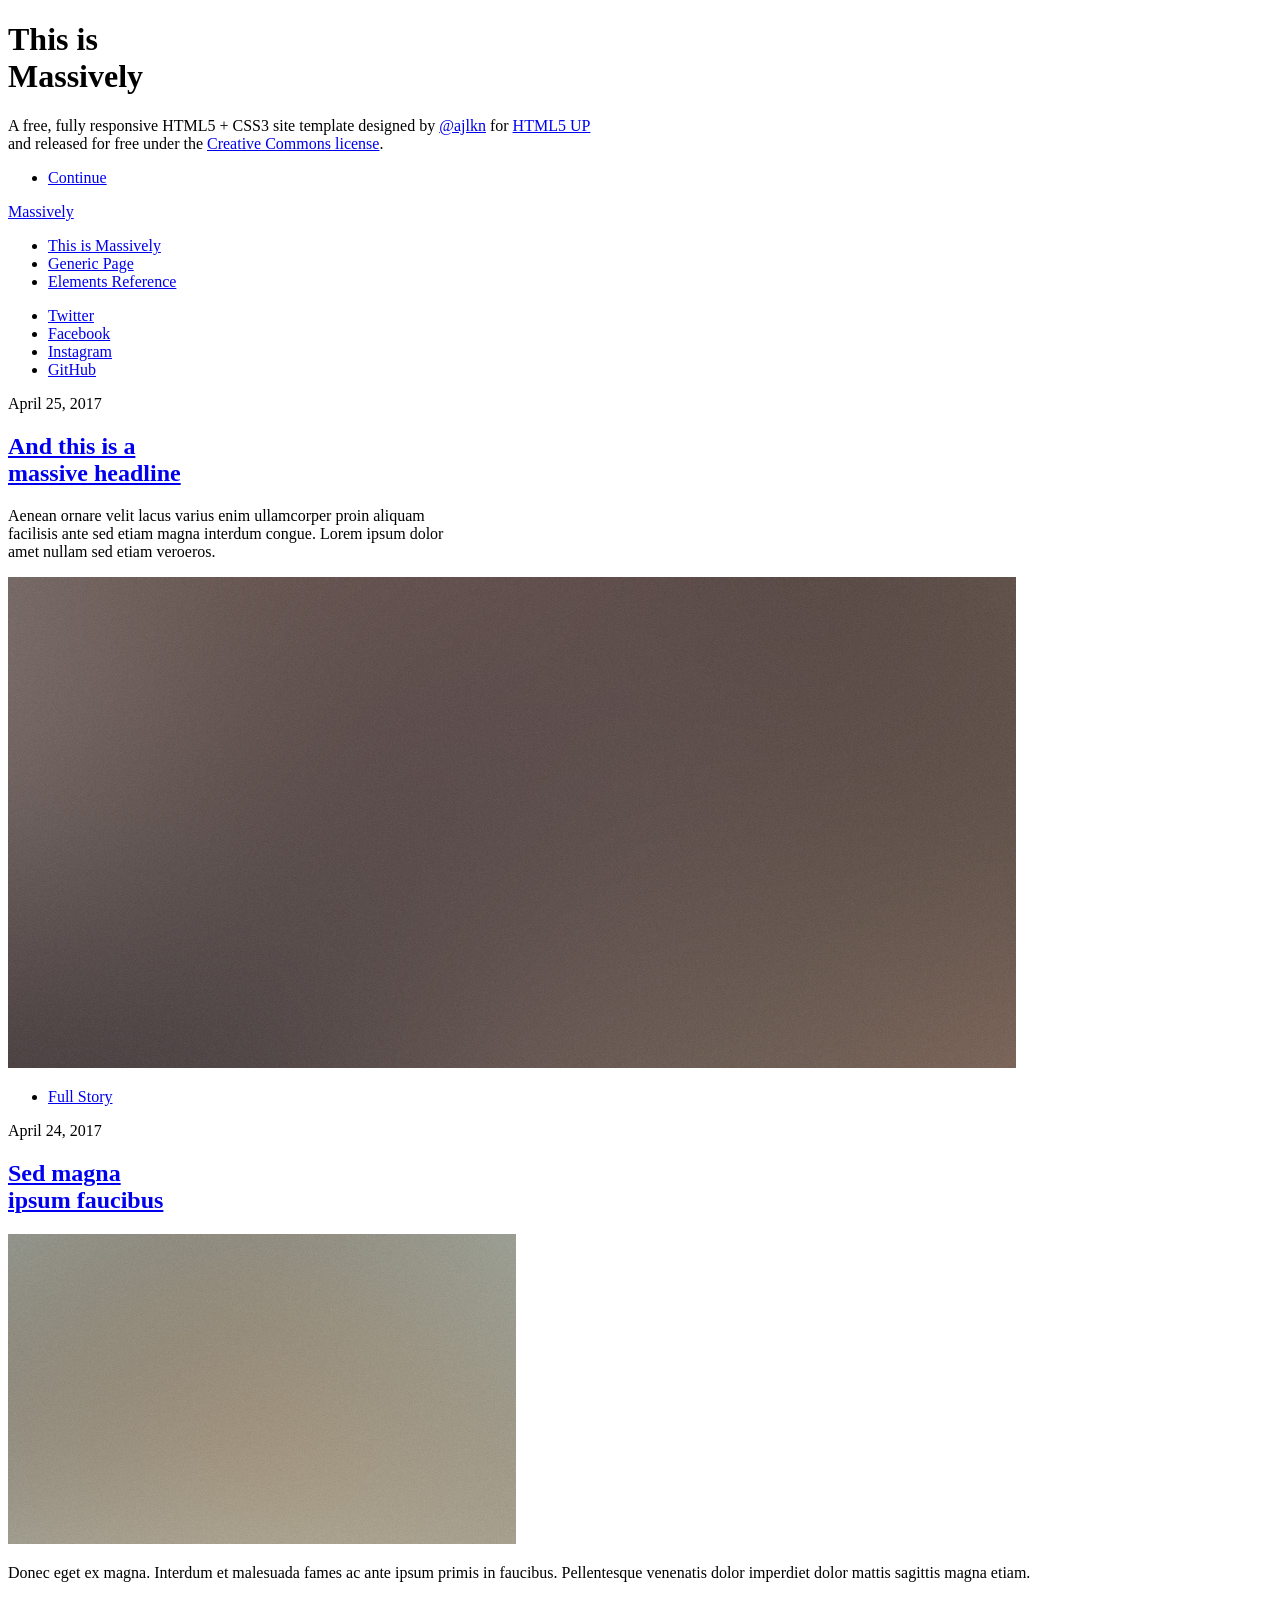
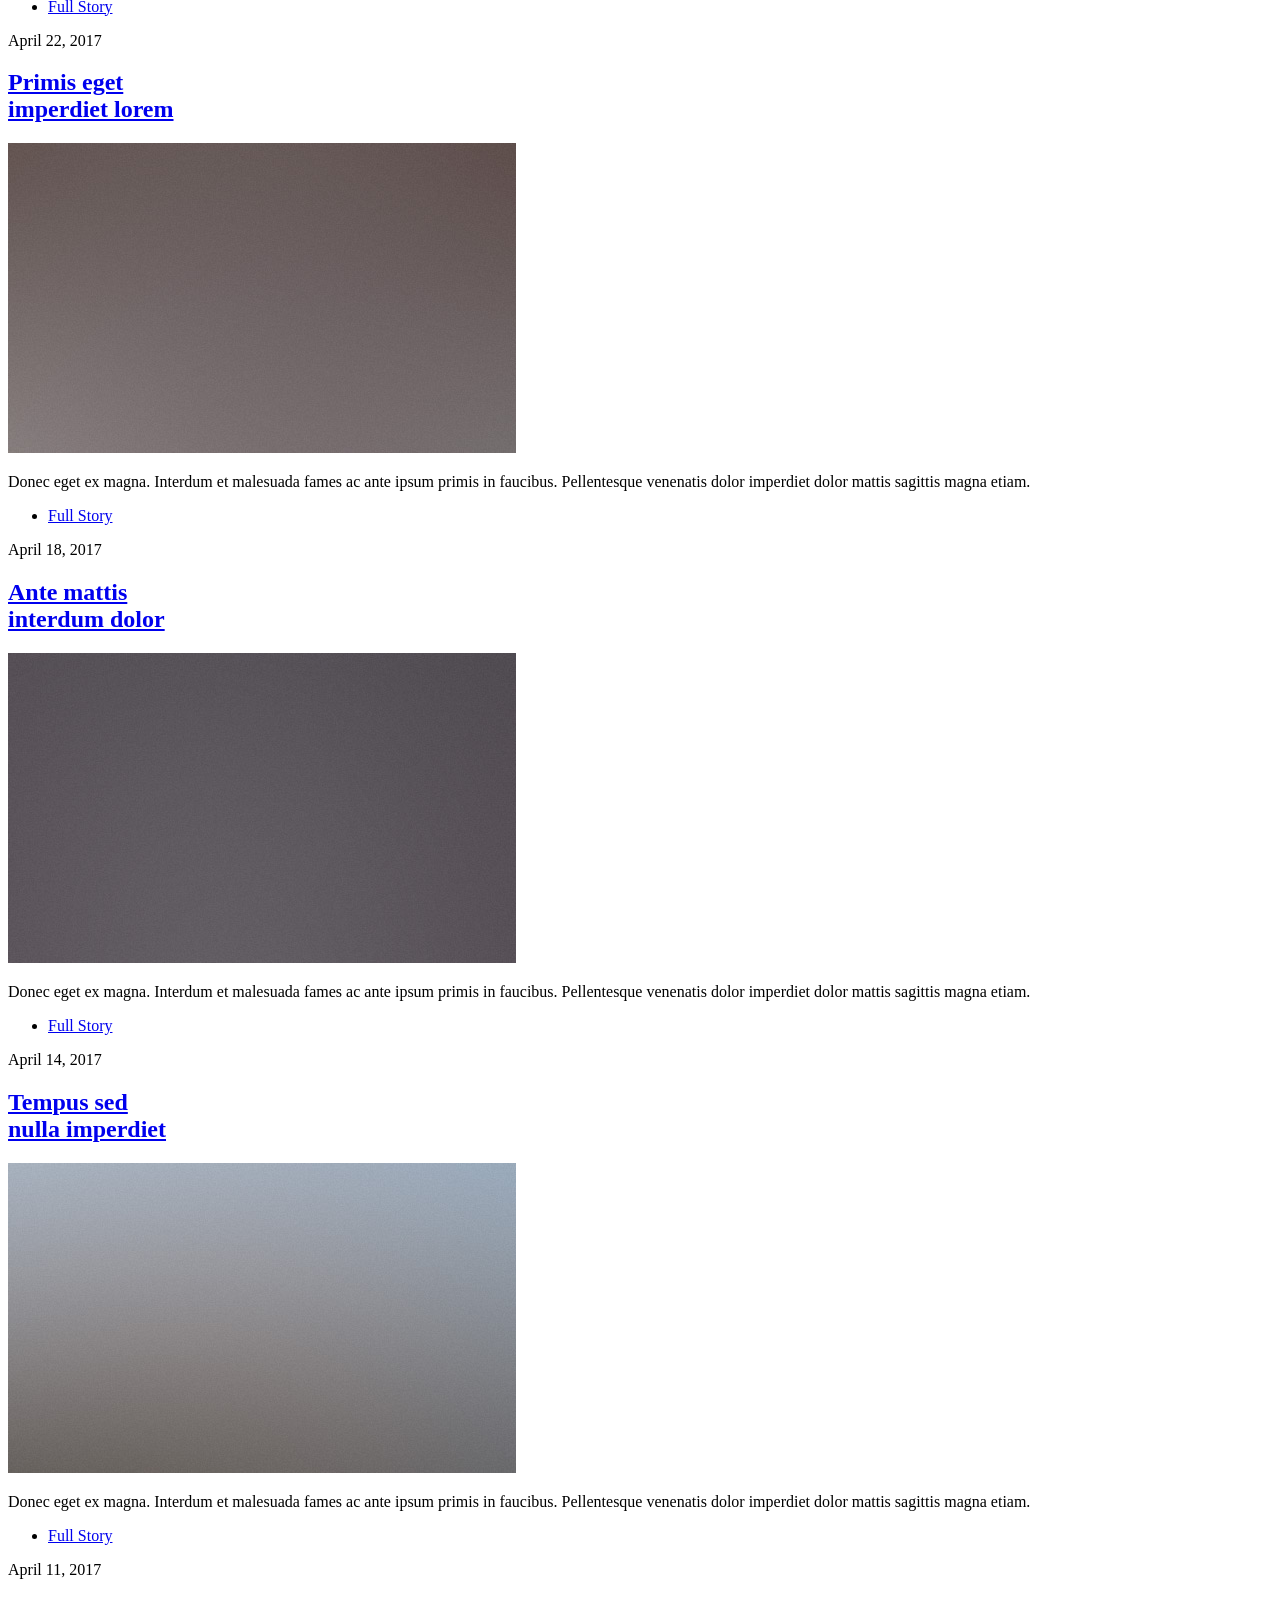
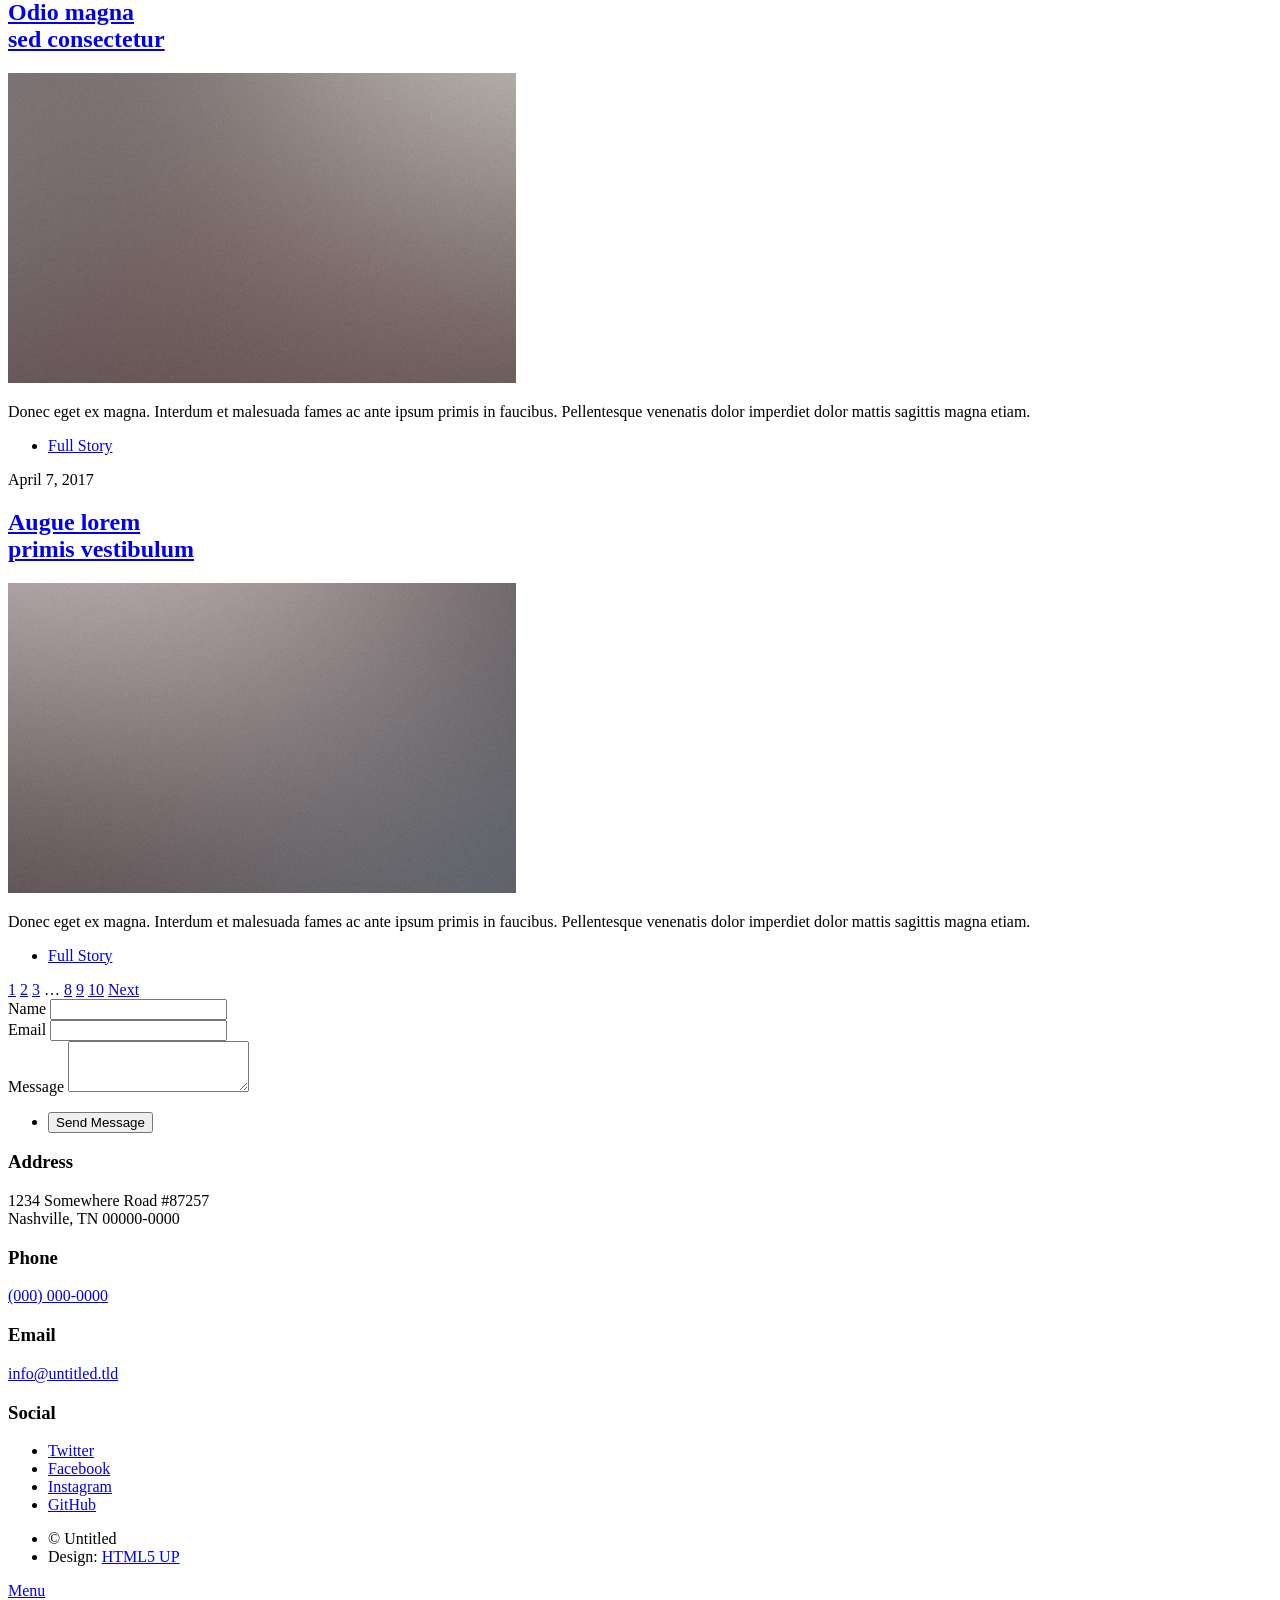
==== index.html @ 2607fce4 "Add files via upload" ====
<!DOCTYPE HTML>
<!--
	Massively by HTML5 UP
	html5up.net | @ajlkn
	Free for personal and commercial use under the CCA 3.0 license (html5up.net/license)
-->
<html>
	<head>
		<title>Massively by HTML5 UP</title>
		<meta charset="utf-8" />
		<meta name="viewport" content="width=device-width, initial-scale=1, user-scalable=no" />
		<link rel="stylesheet" href="assets/css/main.css" />
		<noscript><link rel="stylesheet" href="assets/css/noscript.css" /></noscript>
	</head>
	<body class="is-preload">

		<!-- Wrapper -->
			<div id="wrapper" class="fade-in">

				<!-- Intro -->
					<div id="intro">
						<h1>This is<br />
						Massively</h1>
						<p>A free, fully responsive HTML5 + CSS3 site template designed by <a href="https://twitter.com/ajlkn">@ajlkn</a> for <a href="https://html5up.net">HTML5 UP</a><br />
						and released for free under the <a href="https://html5up.net/license">Creative Commons license</a>.</p>
						<ul class="actions">
							<li><a href="#header" class="button icon solid solo fa-arrow-down scrolly">Continue</a></li>
						</ul>
					</div>

				<!-- Header -->
					<header id="header">
						<a href="index.html" class="logo">Massively</a>
					</header>

				<!-- Nav -->
					<nav id="nav">
						<ul class="links">
							<li class="active"><a href="index.html">This is Massively</a></li>
							<li><a href="generic.html">Generic Page</a></li>
							<li><a href="elements.html">Elements Reference</a></li>
						</ul>
						<ul class="icons">
							<li><a href="#" class="icon brands fa-twitter"><span class="label">Twitter</span></a></li>
							<li><a href="#" class="icon brands fa-facebook-f"><span class="label">Facebook</span></a></li>
							<li><a href="#" class="icon brands fa-instagram"><span class="label">Instagram</span></a></li>
							<li><a href="#" class="icon brands fa-github"><span class="label">GitHub</span></a></li>
						</ul>
					</nav>

				<!-- Main -->
					<div id="main">

						<!-- Featured Post -->
							<article class="post featured">
								<header class="major">
									<span class="date">April 25, 2017</span>
									<h2><a href="#">And this is a<br />
									massive headline</a></h2>
									<p>Aenean ornare velit lacus varius enim ullamcorper proin aliquam<br />
									facilisis ante sed etiam magna interdum congue. Lorem ipsum dolor<br />
									amet nullam sed etiam veroeros.</p>
								</header>
								<a href="#" class="image main"><img src="images/pic01.jpg" alt="" /></a>
								<ul class="actions special">
									<li><a href="#" class="button large">Full Story</a></li>
								</ul>
							</article>

						<!-- Posts -->
							<section class="posts">
								<article>
									<header>
										<span class="date">April 24, 2017</span>
										<h2><a href="#">Sed magna<br />
										ipsum faucibus</a></h2>
									</header>
									<a href="#" class="image fit"><img src="images/pic02.jpg" alt="" /></a>
									<p>Donec eget ex magna. Interdum et malesuada fames ac ante ipsum primis in faucibus. Pellentesque venenatis dolor imperdiet dolor mattis sagittis magna etiam.</p>
									<ul class="actions special">
										<li><a href="#" class="button">Full Story</a></li>
									</ul>
								</article>
								<article>
									<header>
										<span class="date">April 22, 2017</span>
										<h2><a href="#">Primis eget<br />
										imperdiet lorem</a></h2>
									</header>
									<a href="#" class="image fit"><img src="images/pic03.jpg" alt="" /></a>
									<p>Donec eget ex magna. Interdum et malesuada fames ac ante ipsum primis in faucibus. Pellentesque venenatis dolor imperdiet dolor mattis sagittis magna etiam.</p>
									<ul class="actions special">
										<li><a href="#" class="button">Full Story</a></li>
									</ul>
								</article>
								<article>
									<header>
										<span class="date">April 18, 2017</span>
										<h2><a href="#">Ante mattis<br />
										interdum dolor</a></h2>
									</header>
									<a href="#" class="image fit"><img src="images/pic04.jpg" alt="" /></a>
									<p>Donec eget ex magna. Interdum et malesuada fames ac ante ipsum primis in faucibus. Pellentesque venenatis dolor imperdiet dolor mattis sagittis magna etiam.</p>
									<ul class="actions special">
										<li><a href="#" class="button">Full Story</a></li>
									</ul>
								</article>
								<article>
									<header>
										<span class="date">April 14, 2017</span>
										<h2><a href="#">Tempus sed<br />
										nulla imperdiet</a></h2>
									</header>
									<a href="#" class="image fit"><img src="images/pic05.jpg" alt="" /></a>
									<p>Donec eget ex magna. Interdum et malesuada fames ac ante ipsum primis in faucibus. Pellentesque venenatis dolor imperdiet dolor mattis sagittis magna etiam.</p>
									<ul class="actions special">
										<li><a href="#" class="button">Full Story</a></li>
									</ul>
								</article>
								<article>
									<header>
										<span class="date">April 11, 2017</span>
										<h2><a href="#">Odio magna<br />
										sed consectetur</a></h2>
									</header>
									<a href="#" class="image fit"><img src="images/pic06.jpg" alt="" /></a>
									<p>Donec eget ex magna. Interdum et malesuada fames ac ante ipsum primis in faucibus. Pellentesque venenatis dolor imperdiet dolor mattis sagittis magna etiam.</p>
									<ul class="actions special">
										<li><a href="#" class="button">Full Story</a></li>
									</ul>
								</article>
								<article>
									<header>
										<span class="date">April 7, 2017</span>
										<h2><a href="#">Augue lorem<br />
										primis vestibulum</a></h2>
									</header>
									<a href="#" class="image fit"><img src="images/pic07.jpg" alt="" /></a>
									<p>Donec eget ex magna. Interdum et malesuada fames ac ante ipsum primis in faucibus. Pellentesque venenatis dolor imperdiet dolor mattis sagittis magna etiam.</p>
									<ul class="actions special">
										<li><a href="#" class="button">Full Story</a></li>
									</ul>
								</article>
							</section>

						<!-- Footer -->
							<footer>
								<div class="pagination">
									<!--<a href="#" class="previous">Prev</a>-->
									<a href="#" class="page active">1</a>
									<a href="#" class="page">2</a>
									<a href="#" class="page">3</a>
									<span class="extra">&hellip;</span>
									<a href="#" class="page">8</a>
									<a href="#" class="page">9</a>
									<a href="#" class="page">10</a>
									<a href="#" class="next">Next</a>
								</div>
							</footer>

					</div>

				<!-- Footer -->
					<footer id="footer">
						<section>
							<form method="post" action="#">
								<div class="fields">
									<div class="field">
										<label for="name">Name</label>
										<input type="text" name="name" id="name" />
									</div>
									<div class="field">
										<label for="email">Email</label>
										<input type="text" name="email" id="email" />
									</div>
									<div class="field">
										<label for="message">Message</label>
										<textarea name="message" id="message" rows="3"></textarea>
									</div>
								</div>
								<ul class="actions">
									<li><input type="submit" value="Send Message" /></li>
								</ul>
							</form>
						</section>
						<section class="split contact">
							<section class="alt">
								<h3>Address</h3>
								<p>1234 Somewhere Road #87257<br />
								Nashville, TN 00000-0000</p>
							</section>
							<section>
								<h3>Phone</h3>
								<p><a href="#">(000) 000-0000</a></p>
							</section>
							<section>
								<h3>Email</h3>
								<p><a href="#">info@untitled.tld</a></p>
							</section>
							<section>
								<h3>Social</h3>
								<ul class="icons alt">
									<li><a href="#" class="icon brands alt fa-twitter"><span class="label">Twitter</span></a></li>
									<li><a href="#" class="icon brands alt fa-facebook-f"><span class="label">Facebook</span></a></li>
									<li><a href="#" class="icon brands alt fa-instagram"><span class="label">Instagram</span></a></li>
									<li><a href="#" class="icon brands alt fa-github"><span class="label">GitHub</span></a></li>
								</ul>
							</section>
						</section>
					</footer>

				<!-- Copyright -->
					<div id="copyright">
						<ul><li>&copy; Untitled</li><li>Design: <a href="https://html5up.net">HTML5 UP</a></li></ul>
					</div>

			</div>

		<!-- Scripts -->
			<script src="assets/js/jquery.min.js"></script>
			<script src="assets/js/jquery.scrollex.min.js"></script>
			<script src="assets/js/jquery.scrolly.min.js"></script>
			<script src="assets/js/browser.min.js"></script>
			<script src="assets/js/breakpoints.min.js"></script>
			<script src="assets/js/util.js"></script>
			<script src="assets/js/main.js"></script>

	</body>
</html>
---- assets/css/main.css ----
@import url(fontawesome-all.min.css);
@import url("https://fonts.googleapis.com/css?family=Merriweather:300,700,300italic,700italic|Source+Sans+Pro:900");

/*
	Massively by HTML5 UP
	html5up.net | @ajlkn
	Free for personal and commercial use under the CCA 3.0 license (html5up.net/license)
*/

html, body, div, span, applet, object,
iframe, h1, h2, h3, h4, h5, h6, p, blockquote,
pre, a, abbr, acronym, address, big, cite,
code, del, dfn, em, img, ins, kbd, q, s, samp,
small, strike, strong, sub, sup, tt, var, b,
u, i, center, dl, dt, dd, ol, ul, li, fieldset,
form, label, legend, table, caption, tbody,
tfoot, thead, tr, th, td, article, aside,
canvas, details, embed, figure, figcaption,
footer, header, hgroup, menu, nav, output, ruby,
section, summary, time, mark, audio, video {
	margin: 0;
	padding: 0;
	border: 0;
	font-size: 100%;
	font: inherit;
	vertical-align: baseline;}

article, aside, details, figcaption, figure,
footer, header, hgroup, menu, nav, section {
	display: block;}

body {
	line-height: 1;
}

ol, ul {
	list-style: none;
}

blockquote, q {
	quotes: none;
}

	blockquote:before, blockquote:after, q:before, q:after {
		content: '';
		content: none;
	}

table {
	border-collapse: collapse;
	border-spacing: 0;
}

body {
	-webkit-text-size-adjust: none;
}

mark {
	background-color: transparent;
	color: inherit;
}

input::-moz-focus-inner {
	border: 0;
	padding: 0;
}

input, select, textarea {
	-moz-appearance: none;
	-webkit-appearance: none;
	-ms-appearance: none;
	appearance: none;
}

/* Basic */

	@-ms-viewport {
		width: device-width;
	}

	body {
		-ms-overflow-style: scrollbar;
	}

	@media screen and (max-width: 480px) {

		html, body {
			min-width: 320px;
		}

	}

	html {
		box-sizing: border-box;
	}

	*, *:before, *:after {
		box-sizing: inherit;
	}

	body {
		background-color: #1e252d;
	}

		body.is-preload *, body.is-preload *:before, body.is-preload *:after {
			-moz-animation: none !important;
			-webkit-animation: none !important;
			-ms-animation: none !important;
			animation: none !important;
			-moz-transition: none !important;
			-webkit-transition: none !important;
			-ms-transition: none !important;
			transition: none !important;
		}

/* Type */

	html {
		font-size: 16pt;
	}

		@media screen and (max-width: 1680px) {

			html {
				font-size: 12pt;
			}

		}

		@media screen and (max-width: 1280px) {

			html {
				font-size: 11pt;
			}

		}

		@media screen and (max-width: 360px) {

			html {
				font-size: 10pt;
			}

		}

	body {
		color: #212931;
	}

	body, input, select, textarea {
		font-family: "Merriweather", Georgia, serif;
		font-weight: 300;
		font-size: 1rem;
		line-height: 2.375;
	}

	a {
		-moz-transition: color 0.2s ease-in-out, background-color 0.2s ease-in-out, border-color 0.2s ease-in-out, box-shadow 0.2s ease-in-out;
		-webkit-transition: color 0.2s ease-in-out, background-color 0.2s ease-in-out, border-color 0.2s ease-in-out, box-shadow 0.2s ease-in-out;
		-ms-transition: color 0.2s ease-in-out, background-color 0.2s ease-in-out, border-color 0.2s ease-in-out, box-shadow 0.2s ease-in-out;
		transition: color 0.2s ease-in-out, background-color 0.2s ease-in-out, border-color 0.2s ease-in-out, box-shadow 0.2s ease-in-out;
		border-bottom: dotted 1px;
		text-decoration: none;
	}

		a:hover {
			border-bottom-color: transparent;
		}

	strong, b {
		font-weight: 600;
	}

	em, i {
		font-style: italic;
	}

	p {
		text-align: justify;
		margin: 0 0 2rem 0;
	}

	h1, h2, h3, h4, h5, h6 {
		font-family: "Source Sans Pro", Helvetica, sans-serif;
		font-weight: 900;
		line-height: 1.5;
		letter-spacing: 0.075em;
		text-transform: uppercase;
		margin: 0 0 1rem 0;
	}

		h1 a, h2 a, h3 a, h4 a, h5 a, h6 a {
			border-bottom: 0;
			color: inherit;
			text-decoration: none;
		}

	h1 {
		font-size: 4rem;
		line-height: 1.1;
		margin: 0 0 2rem 0;
	}

	h2 {
		font-size: 1.75rem;
		line-height: 1.3;
		margin: 0 0 1.5rem 0;
	}

	h3 {
		font-size: 1.25rem;
		margin: 0 0 1.5rem 0;
	}

	h4 {
		font-size: 1rem;
	}

	h5 {
		font-size: 0.9rem;
	}

	h6 {
		font-size: 0.8rem;
	}

	sub {
		font-size: 0.8rem;
		position: relative;
		top: 0.5rem;
	}

	sup {
		font-size: 0.8rem;
		position: relative;
		top: -0.5rem;
	}

	blockquote {
		border-left: solid 4px;
		font-style: italic;
		margin: 0 0 2rem 0;
		padding: 0.5rem 0 0.5rem 2rem;
	}

	code {
		border: solid 2px;
		font-family: "Courier New", monospace;
		font-size: 0.9rem;
		margin: 0 0.25rem;
		padding: 0.25rem 0.65rem;
	}

	pre {
		-webkit-overflow-scrolling: touch;
		font-family: "Courier New", monospace;
		font-size: 0.9rem;
		margin: 0 0 2rem 0;
	}

		pre code {
			display: block;
			line-height: 1.75;
			padding: 1rem 1.5rem;
			overflow-x: auto;
		}

	hr {
		border: 0;
		border-bottom: solid 2px;
		margin: 3rem 0;
	}

		hr.major {
			margin: 5rem 0;
		}

	.align-left {
		text-align: left;
	}

	.align-center {
		text-align: center;
	}

	.align-right {
		text-align: right;
	}

	input, select, textarea {
		color: #212931;
	}

	a {
		color: #212931;
		border-bottom-color: rgba(33, 41, 49, 0.5);
	}

		a:hover {
			border-bottom-color: transparent;
			color: #18bfef !important;
		}

	strong, b {
		color: #212931;
	}

	h1, h2, h3, h4, h5, h6 {
		color: #212931;
	}

	blockquote {
		border-left-color: #eeeeee;
	}

	code {
		background: rgba(220, 220, 220, 0.25);
		border-color: #eeeeee;
	}

	hr {
		border-bottom-color: #eeeeee;
	}

/* Row */

	.row {
		display: flex;
		flex-wrap: wrap;
		box-sizing: border-box;
		align-items: stretch;
	}

		.row > * {
			box-sizing: border-box;
		}

		.row.gtr-uniform > * > :last-child {
			margin-bottom: 0;
		}

		.row.aln-left {
			justify-content: flex-start;
		}

		.row.aln-center {
			justify-content: center;
		}

		.row.aln-right {
			justify-content: flex-end;
		}

		.row.aln-top {
			align-items: flex-start;
		}

		.row.aln-middle {
			align-items: center;
		}

		.row.aln-bottom {
			align-items: flex-end;
		}

		.row > .imp {
			order: -1;
		}

		.row > .col-1 {
			width: 8.33333%;
		}

		.row > .off-1 {
			margin-left: 8.33333%;
		}

		.row > .col-2 {
			width: 16.66667%;
		}

		.row > .off-2 {
			margin-left: 16.66667%;
		}

		.row > .col-3 {
			width: 25%;
		}

		.row > .off-3 {
			margin-left: 25%;
		}

		.row > .col-4 {
			width: 33.33333%;
		}

		.row > .off-4 {
			margin-left: 33.33333%;
		}

		.row > .col-5 {
			width: 41.66667%;
		}

		.row > .off-5 {
			margin-left: 41.66667%;
		}

		.row > .col-6 {
			width: 50%;
		}

		.row > .off-6 {
			margin-left: 50%;
		}

		.row > .col-7 {
			width: 58.33333%;
		}

		.row > .off-7 {
			margin-left: 58.33333%;
		}

		.row > .col-8 {
			width: 66.66667%;
		}

		.row > .off-8 {
			margin-left: 66.66667%;
		}

		.row > .col-9 {
			width: 75%;
		}

		.row > .off-9 {
			margin-left: 75%;
		}

		.row > .col-10 {
			width: 83.33333%;
		}

		.row > .off-10 {
			margin-left: 83.33333%;
		}

		.row > .col-11 {
			width: 91.66667%;
		}

		.row > .off-11 {
			margin-left: 91.66667%;
		}

		.row > .col-12 {
			width: 100%;
		}

		.row > .off-12 {
			margin-left: 100%;
		}

		.row.gtr-0 {
			margin-top: 0;
			margin-left: 0rem;
		}

			.row.gtr-0 > * {
				padding: 0 0 0 0rem;
			}

			.row.gtr-0.gtr-uniform {
				margin-top: 0rem;
			}

				.row.gtr-0.gtr-uniform > * {
					padding-top: 0rem;
				}

		.row.gtr-25 {
			margin-top: 0;
			margin-left: -0.375rem;
		}

			.row.gtr-25 > * {
				padding: 0 0 0 0.375rem;
			}

			.row.gtr-25.gtr-uniform {
				margin-top: -0.375rem;
			}

				.row.gtr-25.gtr-uniform > * {
					padding-top: 0.375rem;
				}

		.row.gtr-50 {
			margin-top: 0;
			margin-left: -0.75rem;
		}

			.row.gtr-50 > * {
				padding: 0 0 0 0.75rem;
			}

			.row.gtr-50.gtr-uniform {
				margin-top: -0.75rem;
			}

				.row.gtr-50.gtr-uniform > * {
					padding-top: 0.75rem;
				}

		.row {
			margin-top: 0;
			margin-left: -1.5rem;
		}

			.row > * {
				padding: 0 0 0 1.5rem;
			}

			.row.gtr-uniform {
				margin-top: -1.5rem;
			}

				.row.gtr-uniform > * {
					padding-top: 1.5rem;
				}

		.row.gtr-150 {
			margin-top: 0;
			margin-left: -2.25rem;
		}

			.row.gtr-150 > * {
				padding: 0 0 0 2.25rem;
			}

			.row.gtr-150.gtr-uniform {
				margin-top: -2.25rem;
			}

				.row.gtr-150.gtr-uniform > * {
					padding-top: 2.25rem;
				}

		.row.gtr-200 {
			margin-top: 0;
			margin-left: -3rem;
		}

			.row.gtr-200 > * {
				padding: 0 0 0 3rem;
			}

			.row.gtr-200.gtr-uniform {
				margin-top: -3rem;
			}

				.row.gtr-200.gtr-uniform > * {
					padding-top: 3rem;
				}

		@media screen and (max-width: 1680px) {

			.row {
				display: flex;
				flex-wrap: wrap;
				box-sizing: border-box;
				align-items: stretch;
			}

				.row > * {
					box-sizing: border-box;
				}

				.row.gtr-uniform > * > :last-child {
					margin-bottom: 0;
				}

				.row.aln-left {
					justify-content: flex-start;
				}

				.row.aln-center {
					justify-content: center;
				}

				.row.aln-right {
					justify-content: flex-end;
				}

				.row.aln-top {
					align-items: flex-start;
				}

				.row.aln-middle {
					align-items: center;
				}

				.row.aln-bottom {
					align-items: flex-end;
				}

				.row > .imp-xlarge {
					order: -1;
				}

				.row > .col-1-xlarge {
					width: 8.33333%;
				}

				.row > .off-1-xlarge {
					margin-left: 8.33333%;
				}

				.row > .col-2-xlarge {
					width: 16.66667%;
				}

				.row > .off-2-xlarge {
					margin-left: 16.66667%;
				}

				.row > .col-3-xlarge {
					width: 25%;
				}

				.row > .off-3-xlarge {
					margin-left: 25%;
				}

				.row > .col-4-xlarge {
					width: 33.33333%;
				}

				.row > .off-4-xlarge {
					margin-left: 33.33333%;
				}

				.row > .col-5-xlarge {
					width: 41.66667%;
				}

				.row > .off-5-xlarge {
					margin-left: 41.66667%;
				}

				.row > .col-6-xlarge {
					width: 50%;
				}

				.row > .off-6-xlarge {
					margin-left: 50%;
				}

				.row > .col-7-xlarge {
					width: 58.33333%;
				}

				.row > .off-7-xlarge {
					margin-left: 58.33333%;
				}

				.row > .col-8-xlarge {
					width: 66.66667%;
				}

				.row > .off-8-xlarge {
					margin-left: 66.66667%;
				}

				.row > .col-9-xlarge {
					width: 75%;
				}

				.row > .off-9-xlarge {
					margin-left: 75%;
				}

				.row > .col-10-xlarge {
					width: 83.33333%;
				}

				.row > .off-10-xlarge {
					margin-left: 83.33333%;
				}

				.row > .col-11-xlarge {
					width: 91.66667%;
				}

				.row > .off-11-xlarge {
					margin-left: 91.66667%;
				}

				.row > .col-12-xlarge {
					width: 100%;
				}

				.row > .off-12-xlarge {
					margin-left: 100%;
				}

				.row.gtr-0 {
					margin-top: 0;
					margin-left: 0rem;
				}

					.row.gtr-0 > * {
						padding: 0 0 0 0rem;
					}

					.row.gtr-0.gtr-uniform {
						margin-top: 0rem;
					}

						.row.gtr-0.gtr-uniform > * {
							padding-top: 0rem;
						}

				.row.gtr-25 {
					margin-top: 0;
					margin-left: -0.375rem;
				}

					.row.gtr-25 > * {
						padding: 0 0 0 0.375rem;
					}

					.row.gtr-25.gtr-uniform {
						margin-top: -0.375rem;
					}

						.row.gtr-25.gtr-uniform > * {
							padding-top: 0.375rem;
						}

				.row.gtr-50 {
					margin-top: 0;
					margin-left: -0.75rem;
				}

					.row.gtr-50 > * {
						padding: 0 0 0 0.75rem;
					}

					.row.gtr-50.gtr-uniform {
						margin-top: -0.75rem;
					}

						.row.gtr-50.gtr-uniform > * {
							padding-top: 0.75rem;
						}

				.row {
					margin-top: 0;
					margin-left: -1.5rem;
				}

					.row > * {
						padding: 0 0 0 1.5rem;
					}

					.row.gtr-uniform {
						margin-top: -1.5rem;
					}

						.row.gtr-uniform > * {
							padding-top: 1.5rem;
						}

				.row.gtr-150 {
					margin-top: 0;
					margin-left: -2.25rem;
				}

					.row.gtr-150 > * {
						padding: 0 0 0 2.25rem;
					}

					.row.gtr-150.gtr-uniform {
						margin-top: -2.25rem;
					}

						.row.gtr-150.gtr-uniform > * {
							padding-top: 2.25rem;
						}

				.row.gtr-200 {
					margin-top: 0;
					margin-left: -3rem;
				}

					.row.gtr-200 > * {
						padding: 0 0 0 3rem;
					}

					.row.gtr-200.gtr-uniform {
						margin-top: -3rem;
					}

						.row.gtr-200.gtr-uniform > * {
							padding-top: 3rem;
						}

		}

		@media screen and (max-width: 1280px) {

			.row {
				display: flex;
				flex-wrap: wrap;
				box-sizing: border-box;
				align-items: stretch;
			}

				.row > * {
					box-sizing: border-box;
				}

				.row.gtr-uniform > * > :last-child {
					margin-bottom: 0;
				}

				.row.aln-left {
					justify-content: flex-start;
				}

				.row.aln-center {
					justify-content: center;
				}

				.row.aln-right {
					justify-content: flex-end;
				}

				.row.aln-top {
					align-items: flex-start;
				}

				.row.aln-middle {
					align-items: center;
				}

				.row.aln-bottom {
					align-items: flex-end;
				}

				.row > .imp-large {
					order: -1;
				}

				.row > .col-1-large {
					width: 8.33333%;
				}

				.row > .off-1-large {
					margin-left: 8.33333%;
				}

				.row > .col-2-large {
					width: 16.66667%;
				}

				.row > .off-2-large {
					margin-left: 16.66667%;
				}

				.row > .col-3-large {
					width: 25%;
				}

				.row > .off-3-large {
					margin-left: 25%;
				}

				.row > .col-4-large {
					width: 33.33333%;
				}

				.row > .off-4-large {
					margin-left: 33.33333%;
				}

				.row > .col-5-large {
					width: 41.66667%;
				}

				.row > .off-5-large {
					margin-left: 41.66667%;
				}

				.row > .col-6-large {
					width: 50%;
				}

				.row > .off-6-large {
					margin-left: 50%;
				}

				.row > .col-7-large {
					width: 58.33333%;
				}

				.row > .off-7-large {
					margin-left: 58.33333%;
				}

				.row > .col-8-large {
					width: 66.66667%;
				}

				.row > .off-8-large {
					margin-left: 66.66667%;
				}

				.row > .col-9-large {
					width: 75%;
				}

				.row > .off-9-large {
					margin-left: 75%;
				}

				.row > .col-10-large {
					width: 83.33333%;
				}

				.row > .off-10-large {
					margin-left: 83.33333%;
				}

				.row > .col-11-large {
					width: 91.66667%;
				}

				.row > .off-11-large {
					margin-left: 91.66667%;
				}

				.row > .col-12-large {
					width: 100%;
				}

				.row > .off-12-large {
					margin-left: 100%;
				}

				.row.gtr-0 {
					margin-top: 0;
					margin-left: 0rem;
				}

					.row.gtr-0 > * {
						padding: 0 0 0 0rem;
					}

					.row.gtr-0.gtr-uniform {
						margin-top: 0rem;
					}

						.row.gtr-0.gtr-uniform > * {
							padding-top: 0rem;
						}

				.row.gtr-25 {
					margin-top: 0;
					margin-left: -0.375rem;
				}

					.row.gtr-25 > * {
						padding: 0 0 0 0.375rem;
					}

					.row.gtr-25.gtr-uniform {
						margin-top: -0.375rem;
					}

						.row.gtr-25.gtr-uniform > * {
							padding-top: 0.375rem;
						}

				.row.gtr-50 {
					margin-top: 0;
					margin-left: -0.75rem;
				}

					.row.gtr-50 > * {
						padding: 0 0 0 0.75rem;
					}

					.row.gtr-50.gtr-uniform {
						margin-top: -0.75rem;
					}

						.row.gtr-50.gtr-uniform > * {
							padding-top: 0.75rem;
						}

				.row {
					margin-top: 0;
					margin-left: -1.5rem;
				}

					.row > * {
						padding: 0 0 0 1.5rem;
					}

					.row.gtr-uniform {
						margin-top: -1.5rem;
					}

						.row.gtr-uniform > * {
							padding-top: 1.5rem;
						}

				.row.gtr-150 {
					margin-top: 0;
					margin-left: -2.25rem;
				}

					.row.gtr-150 > * {
						padding: 0 0 0 2.25rem;
					}

					.row.gtr-150.gtr-uniform {
						margin-top: -2.25rem;
					}

						.row.gtr-150.gtr-uniform > * {
							padding-top: 2.25rem;
						}

				.row.gtr-200 {
					margin-top: 0;
					margin-left: -3rem;
				}

					.row.gtr-200 > * {
						padding: 0 0 0 3rem;
					}

					.row.gtr-200.gtr-uniform {
						margin-top: -3rem;
					}

						.row.gtr-200.gtr-uniform > * {
							padding-top: 3rem;
						}

		}

		@media screen and (max-width: 980px) {

			.row {
				display: flex;
				flex-wrap: wrap;
				box-sizing: border-box;
				align-items: stretch;
			}

				.row > * {
					box-sizing: border-box;
				}

				.row.gtr-uniform > * > :last-child {
					margin-bottom: 0;
				}

				.row.aln-left {
					justify-content: flex-start;
				}

				.row.aln-center {
					justify-content: center;
				}

				.row.aln-right {
					justify-content: flex-end;
				}

				.row.aln-top {
					align-items: flex-start;
				}

				.row.aln-middle {
					align-items: center;
				}

				.row.aln-bottom {
					align-items: flex-end;
				}

				.row > .imp-medium {
					order: -1;
				}

				.row > .col-1-medium {
					width: 8.33333%;
				}

				.row > .off-1-medium {
					margin-left: 8.33333%;
				}

				.row > .col-2-medium {
					width: 16.66667%;
				}

				.row > .off-2-medium {
					margin-left: 16.66667%;
				}

				.row > .col-3-medium {
					width: 25%;
				}

				.row > .off-3-medium {
					margin-left: 25%;
				}

				.row > .col-4-medium {
					width: 33.33333%;
				}

				.row > .off-4-medium {
					margin-left: 33.33333%;
				}

				.row > .col-5-medium {
					width: 41.66667%;
				}

				.row > .off-5-medium {
					margin-left: 41.66667%;
				}

				.row > .col-6-medium {
					width: 50%;
				}

				.row > .off-6-medium {
					margin-left: 50%;
				}

				.row > .col-7-medium {
					width: 58.33333%;
				}

				.row > .off-7-medium {
					margin-left: 58.33333%;
				}

				.row > .col-8-medium {
					width: 66.66667%;
				}

				.row > .off-8-medium {
					margin-left: 66.66667%;
				}

				.row > .col-9-medium {
					width: 75%;
				}

				.row > .off-9-medium {
					margin-left: 75%;
				}

				.row > .col-10-medium {
					width: 83.33333%;
				}

				.row > .off-10-medium {
					margin-left: 83.33333%;
				}

				.row > .col-11-medium {
					width: 91.66667%;
				}

				.row > .off-11-medium {
					margin-left: 91.66667%;
				}

				.row > .col-12-medium {
					width: 100%;
				}

				.row > .off-12-medium {
					margin-left: 100%;
				}

				.row.gtr-0 {
					margin-top: 0;
					margin-left: 0rem;
				}

					.row.gtr-0 > * {
						padding: 0 0 0 0rem;
					}

					.row.gtr-0.gtr-uniform {
						margin-top: 0rem;
					}

						.row.gtr-0.gtr-uniform > * {
							padding-top: 0rem;
						}

				.row.gtr-25 {
					margin-top: 0;
					margin-left: -0.375rem;
				}

					.row.gtr-25 > * {
						padding: 0 0 0 0.375rem;
					}

					.row.gtr-25.gtr-uniform {
						margin-top: -0.375rem;
					}

						.row.gtr-25.gtr-uniform > * {
							padding-top: 0.375rem;
						}

				.row.gtr-50 {
					margin-top: 0;
					margin-left: -0.75rem;
				}

					.row.gtr-50 > * {
						padding: 0 0 0 0.75rem;
					}

					.row.gtr-50.gtr-uniform {
						margin-top: -0.75rem;
					}

						.row.gtr-50.gtr-uniform > * {
							padding-top: 0.75rem;
						}

				.row {
					margin-top: 0;
					margin-left: -1.5rem;
				}

					.row > * {
						padding: 0 0 0 1.5rem;
					}

					.row.gtr-uniform {
						margin-top: -1.5rem;
					}

						.row.gtr-uniform > * {
							padding-top: 1.5rem;
						}

				.row.gtr-150 {
					margin-top: 0;
					margin-left: -2.25rem;
				}

					.row.gtr-150 > * {
						padding: 0 0 0 2.25rem;
					}

					.row.gtr-150.gtr-uniform {
						margin-top: -2.25rem;
					}

						.row.gtr-150.gtr-uniform > * {
							padding-top: 2.25rem;
						}

				.row.gtr-200 {
					margin-top: 0;
					margin-left: -3rem;
				}

					.row.gtr-200 > * {
						padding: 0 0 0 3rem;
					}

					.row.gtr-200.gtr-uniform {
						margin-top: -3rem;
					}

						.row.gtr-200.gtr-uniform > * {
							padding-top: 3rem;
						}

		}

		@media screen and (max-width: 736px) {

			.row {
				display: flex;
				flex-wrap: wrap;
				box-sizing: border-box;
				align-items: stretch;
			}

				.row > * {
					box-sizing: border-box;
				}

				.row.gtr-uniform > * > :last-child {
					margin-bottom: 0;
				}

				.row.aln-left {
					justify-content: flex-start;
				}

				.row.aln-center {
					justify-content: center;
				}

				.row.aln-right {
					justify-content: flex-end;
				}

				.row.aln-top {
					align-items: flex-start;
				}

				.row.aln-middle {
					align-items: center;
				}

				.row.aln-bottom {
					align-items: flex-end;
				}

				.row > .imp-small {
					order: -1;
				}

				.row > .col-1-small {
					width: 8.33333%;
				}

				.row > .off-1-small {
					margin-left: 8.33333%;
				}

				.row > .col-2-small {
					width: 16.66667%;
				}

				.row > .off-2-small {
					margin-left: 16.66667%;
				}

				.row > .col-3-small {
					width: 25%;
				}

				.row > .off-3-small {
					margin-left: 25%;
				}

				.row > .col-4-small {
					width: 33.33333%;
				}

				.row > .off-4-small {
					margin-left: 33.33333%;
				}

				.row > .col-5-small {
					width: 41.66667%;
				}

				.row > .off-5-small {
					margin-left: 41.66667%;
				}

				.row > .col-6-small {
					width: 50%;
				}

				.row > .off-6-small {
					margin-left: 50%;
				}

				.row > .col-7-small {
					width: 58.33333%;
				}

				.row > .off-7-small {
					margin-left: 58.33333%;
				}

				.row > .col-8-small {
					width: 66.66667%;
				}

				.row > .off-8-small {
					margin-left: 66.66667%;
				}

				.row > .col-9-small {
					width: 75%;
				}

				.row > .off-9-small {
					margin-left: 75%;
				}

				.row > .col-10-small {
					width: 83.33333%;
				}

				.row > .off-10-small {
					margin-left: 83.33333%;
				}

				.row > .col-11-small {
					width: 91.66667%;
				}

				.row > .off-11-small {
					margin-left: 91.66667%;
				}

				.row > .col-12-small {
					width: 100%;
				}

				.row > .off-12-small {
					margin-left: 100%;
				}

				.row.gtr-0 {
					margin-top: 0;
					margin-left: 0rem;
				}

					.row.gtr-0 > * {
						padding: 0 0 0 0rem;
					}

					.row.gtr-0.gtr-uniform {
						margin-top: 0rem;
					}

						.row.gtr-0.gtr-uniform > * {
							padding-top: 0rem;
						}

				.row.gtr-25 {
					margin-top: 0;
					margin-left: -0.375rem;
				}

					.row.gtr-25 > * {
						padding: 0 0 0 0.375rem;
					}

					.row.gtr-25.gtr-uniform {
						margin-top: -0.375rem;
					}

						.row.gtr-25.gtr-uniform > * {
							padding-top: 0.375rem;
						}

				.row.gtr-50 {
					margin-top: 0;
					margin-left: -0.75rem;
				}

					.row.gtr-50 > * {
						padding: 0 0 0 0.75rem;
					}

					.row.gtr-50.gtr-uniform {
						margin-top: -0.75rem;
					}

						.row.gtr-50.gtr-uniform > * {
							padding-top: 0.75rem;
						}

				.row {
					margin-top: 0;
					margin-left: -1.5rem;
				}

					.row > * {
						padding: 0 0 0 1.5rem;
					}

					.row.gtr-uniform {
						margin-top: -1.5rem;
					}

						.row.gtr-uniform > * {
							padding-top: 1.5rem;
						}

				.row.gtr-150 {
					margin-top: 0;
					margin-left: -2.25rem;
				}

					.row.gtr-150 > * {
						padding: 0 0 0 2.25rem;
					}

					.row.gtr-150.gtr-uniform {
						margin-top: -2.25rem;
					}

						.row.gtr-150.gtr-uniform > * {
							padding-top: 2.25rem;
						}

				.row.gtr-200 {
					margin-top: 0;
					margin-left: -3rem;
				}

					.row.gtr-200 > * {
						padding: 0 0 0 3rem;
					}

					.row.gtr-200.gtr-uniform {
						margin-top: -3rem;
					}

						.row.gtr-200.gtr-uniform > * {
							padding-top: 3rem;
						}

		}

		@media screen and (max-width: 480px) {

			.row {
				display: flex;
				flex-wrap: wrap;
				box-sizing: border-box;
				align-items: stretch;
			}

				.row > * {
					box-sizing: border-box;
				}

				.row.gtr-uniform > * > :last-child {
					margin-bottom: 0;
				}

				.row.aln-left {
					justify-content: flex-start;
				}

				.row.aln-center {
					justify-content: center;
				}

				.row.aln-right {
					justify-content: flex-end;
				}

				.row.aln-top {
					align-items: flex-start;
				}

				.row.aln-middle {
					align-items: center;
				}

				.row.aln-bottom {
					align-items: flex-end;
				}

				.row > .imp-xsmall {
					order: -1;
				}

				.row > .col-1-xsmall {
					width: 8.33333%;
				}

				.row > .off-1-xsmall {
					margin-left: 8.33333%;
				}

				.row > .col-2-xsmall {
					width: 16.66667%;
				}

				.row > .off-2-xsmall {
					margin-left: 16.66667%;
				}

				.row > .col-3-xsmall {
					width: 25%;
				}

				.row > .off-3-xsmall {
					margin-left: 25%;
				}

				.row > .col-4-xsmall {
					width: 33.33333%;
				}

				.row > .off-4-xsmall {
					margin-left: 33.33333%;
				}

				.row > .col-5-xsmall {
					width: 41.66667%;
				}

				.row > .off-5-xsmall {
					margin-left: 41.66667%;
				}

				.row > .col-6-xsmall {
					width: 50%;
				}

				.row > .off-6-xsmall {
					margin-left: 50%;
				}

				.row > .col-7-xsmall {
					width: 58.33333%;
				}

				.row > .off-7-xsmall {
					margin-left: 58.33333%;
				}

				.row > .col-8-xsmall {
					width: 66.66667%;
				}

				.row > .off-8-xsmall {
					margin-left: 66.66667%;
				}

				.row > .col-9-xsmall {
					width: 75%;
				}

				.row > .off-9-xsmall {
					margin-left: 75%;
				}

				.row > .col-10-xsmall {
					width: 83.33333%;
				}

				.row > .off-10-xsmall {
					margin-left: 83.33333%;
				}

				.row > .col-11-xsmall {
					width: 91.66667%;
				}

				.row > .off-11-xsmall {
					margin-left: 91.66667%;
				}

				.row > .col-12-xsmall {
					width: 100%;
				}

				.row > .off-12-xsmall {
					margin-left: 100%;
				}

				.row.gtr-0 {
					margin-top: 0;
					margin-left: 0rem;
				}

					.row.gtr-0 > * {
						padding: 0 0 0 0rem;
					}

					.row.gtr-0.gtr-uniform {
						margin-top: 0rem;
					}

						.row.gtr-0.gtr-uniform > * {
							padding-top: 0rem;
						}

				.row.gtr-25 {
					margin-top: 0;
					margin-left: -0.375rem;
				}

					.row.gtr-25 > * {
						padding: 0 0 0 0.375rem;
					}

					.row.gtr-25.gtr-uniform {
						margin-top: -0.375rem;
					}

						.row.gtr-25.gtr-uniform > * {
							padding-top: 0.375rem;
						}

				.row.gtr-50 {
					margin-top: 0;
					margin-left: -0.75rem;
				}

					.row.gtr-50 > * {
						padding: 0 0 0 0.75rem;
					}

					.row.gtr-50.gtr-uniform {
						margin-top: -0.75rem;
					}

						.row.gtr-50.gtr-uniform > * {
							padding-top: 0.75rem;
						}

				.row {
					margin-top: 0;
					margin-left: -1.5rem;
				}

					.row > * {
						padding: 0 0 0 1.5rem;
					}

					.row.gtr-uniform {
						margin-top: -1.5rem;
					}

						.row.gtr-uniform > * {
							padding-top: 1.5rem;
						}

				.row.gtr-150 {
					margin-top: 0;
					margin-left: -2.25rem;
				}

					.row.gtr-150 > * {
						padding: 0 0 0 2.25rem;
					}

					.row.gtr-150.gtr-uniform {
						margin-top: -2.25rem;
					}

						.row.gtr-150.gtr-uniform > * {
							padding-top: 2.25rem;
						}

				.row.gtr-200 {
					margin-top: 0;
					margin-left: -3rem;
				}

					.row.gtr-200 > * {
						padding: 0 0 0 3rem;
					}

					.row.gtr-200.gtr-uniform {
						margin-top: -3rem;
					}

						.row.gtr-200.gtr-uniform > * {
							padding-top: 3rem;
						}

		}

		@media screen and (max-width: 360px) {

			.row {
				display: flex;
				flex-wrap: wrap;
				box-sizing: border-box;
				align-items: stretch;
			}

				.row > * {
					box-sizing: border-box;
				}

				.row.gtr-uniform > * > :last-child {
					margin-bottom: 0;
				}

				.row.aln-left {
					justify-content: flex-start;
				}

				.row.aln-center {
					justify-content: center;
				}

				.row.aln-right {
					justify-content: flex-end;
				}

				.row.aln-top {
					align-items: flex-start;
				}

				.row.aln-middle {
					align-items: center;
				}

				.row.aln-bottom {
					align-items: flex-end;
				}

				.row > .imp-xxsmall {
					order: -1;
				}

				.row > .col-1-xxsmall {
					width: 8.33333%;
				}

				.row > .off-1-xxsmall {
					margin-left: 8.33333%;
				}

				.row > .col-2-xxsmall {
					width: 16.66667%;
				}

				.row > .off-2-xxsmall {
					margin-left: 16.66667%;
				}

				.row > .col-3-xxsmall {
					width: 25%;
				}

				.row > .off-3-xxsmall {
					margin-left: 25%;
				}

				.row > .col-4-xxsmall {
					width: 33.33333%;
				}

				.row > .off-4-xxsmall {
					margin-left: 33.33333%;
				}

				.row > .col-5-xxsmall {
					width: 41.66667%;
				}

				.row > .off-5-xxsmall {
					margin-left: 41.66667%;
				}

				.row > .col-6-xxsmall {
					width: 50%;
				}

				.row > .off-6-xxsmall {
					margin-left: 50%;
				}

				.row > .col-7-xxsmall {
					width: 58.33333%;
				}

				.row > .off-7-xxsmall {
					margin-left: 58.33333%;
				}

				.row > .col-8-xxsmall {
					width: 66.66667%;
				}

				.row > .off-8-xxsmall {
					margin-left: 66.66667%;
				}

				.row > .col-9-xxsmall {
					width: 75%;
				}

				.row > .off-9-xxsmall {
					margin-left: 75%;
				}

				.row > .col-10-xxsmall {
					width: 83.33333%;
				}

				.row > .off-10-xxsmall {
					margin-left: 83.33333%;
				}

				.row > .col-11-xxsmall {
					width: 91.66667%;
				}

				.row > .off-11-xxsmall {
					margin-left: 91.66667%;
				}

				.row > .col-12-xxsmall {
					width: 100%;
				}

				.row > .off-12-xxsmall {
					margin-left: 100%;
				}

				.row.gtr-0 {
					margin-top: 0;
					margin-left: 0rem;
				}

					.row.gtr-0 > * {
						padding: 0 0 0 0rem;
					}

					.row.gtr-0.gtr-uniform {
						margin-top: 0rem;
					}

						.row.gtr-0.gtr-uniform > * {
							padding-top: 0rem;
						}

				.row.gtr-25 {
					margin-top: 0;
					margin-left: -0.375rem;
				}

					.row.gtr-25 > * {
						padding: 0 0 0 0.375rem;
					}

					.row.gtr-25.gtr-uniform {
						margin-top: -0.375rem;
					}

						.row.gtr-25.gtr-uniform > * {
							padding-top: 0.375rem;
						}

				.row.gtr-50 {
					margin-top: 0;
					margin-left: -0.75rem;
				}

					.row.gtr-50 > * {
						padding: 0 0 0 0.75rem;
					}

					.row.gtr-50.gtr-uniform {
						margin-top: -0.75rem;
					}

						.row.gtr-50.gtr-uniform > * {
							padding-top: 0.75rem;
						}

				.row {
					margin-top: 0;
					margin-left: -1.5rem;
				}

					.row > * {
						padding: 0 0 0 1.5rem;
					}

					.row.gtr-uniform {
						margin-top: -1.5rem;
					}

						.row.gtr-uniform > * {
							padding-top: 1.5rem;
						}

				.row.gtr-150 {
					margin-top: 0;
					margin-left: -2.25rem;
				}

					.row.gtr-150 > * {
						padding: 0 0 0 2.25rem;
					}

					.row.gtr-150.gtr-uniform {
						margin-top: -2.25rem;
					}

						.row.gtr-150.gtr-uniform > * {
							padding-top: 2.25rem;
						}

				.row.gtr-200 {
					margin-top: 0;
					margin-left: -3rem;
				}

					.row.gtr-200 > * {
						padding: 0 0 0 3rem;
					}

					.row.gtr-200.gtr-uniform {
						margin-top: -3rem;
					}

						.row.gtr-200.gtr-uniform > * {
							padding-top: 3rem;
						}

		}

/* Box */

	.box {
		border: solid 2px;
		margin-bottom: 2rem;
		padding: 1.5rem;
	}

		.box > :last-child,
		.box > :last-child > :last-child,
		.box > :last-child > :last-child > :last-child {
			margin-bottom: 0;
		}

		.box.alt {
			border: 0;
			border-radius: 0;
			padding: 0;
		}

	.box {
		border-color: #eeeeee;
	}

/* Button */

	input[type="submit"],
	input[type="reset"],
	input[type="button"],
	button,
	.button {
		-moz-appearance: none;
		-webkit-appearance: none;
		-ms-appearance: none;
		appearance: none;
		-moz-transition: background-color 0.2s ease-in-out, box-shadow 0.2s ease-in-out, color 0.2s ease-in-out;
		-webkit-transition: background-color 0.2s ease-in-out, box-shadow 0.2s ease-in-out, color 0.2s ease-in-out;
		-ms-transition: background-color 0.2s ease-in-out, box-shadow 0.2s ease-in-out, color 0.2s ease-in-out;
		transition: background-color 0.2s ease-in-out, box-shadow 0.2s ease-in-out, color 0.2s ease-in-out;
		border: 0;
		border-radius: 0;
		cursor: pointer;
		display: inline-block;
		font-family: "Source Sans Pro", Helvetica, sans-serif;
		font-size: 0.8rem;
		font-weight: 900;
		letter-spacing: 0.075em;
		height: 3rem;
		line-height: 3rem;
		padding: 0 2rem;
		text-align: center;
		text-decoration: none;
		text-transform: uppercase;
		white-space: nowrap;
	}

		input[type="submit"].icon:before,
		input[type="reset"].icon:before,
		input[type="button"].icon:before,
		button.icon:before,
		.button.icon:before {
			margin-right: 0.5rem;
		}

		input[type="submit"].icon.solo,
		input[type="reset"].icon.solo,
		input[type="button"].icon.solo,
		button.icon.solo,
		.button.icon.solo {
			position: relative;
			width: 4rem;
			height: 4rem;
			line-height: 4rem;
			border-radius: 4rem;
			text-indent: 4rem;
			overflow: hidden;
			padding: 0;
			white-space: nowrap;
		}

			input[type="submit"].icon.solo:before,
			input[type="reset"].icon.solo:before,
			input[type="button"].icon.solo:before,
			button.icon.solo:before,
			.button.icon.solo:before {
				position: absolute;
				display: block;
				top: 0;
				left: 0;
				width: inherit;
				height: inherit;
				line-height: inherit;
				font-size: 1.25rem;
				margin-right: 0;
				text-align: center;
				text-indent: 0;
			}

		input[type="submit"].fit,
		input[type="reset"].fit,
		input[type="button"].fit,
		button.fit,
		.button.fit {
			width: 100%;
		}

		input[type="submit"].small,
		input[type="reset"].small,
		input[type="button"].small,
		button.small,
		.button.small {
			font-size: 0.7rem;
			height: 2.5rem;
			line-height: 2.5rem;
			padding: 0 1.5rem;
		}

		input[type="submit"].large,
		input[type="reset"].large,
		input[type="button"].large,
		button.large,
		.button.large {
			font-size: 0.9rem;
			height: 3.5rem;
			line-height: 3.5rem;
			padding: 0 2.75rem;
		}

		@media screen and (max-width: 980px) {

			input[type="submit"],
			input[type="reset"],
			input[type="button"],
			button,
			.button {
				font-size: 0.9rem;
				height: 3.25rem;
				line-height: 3.25rem;
			}

				input[type="submit"].large,
				input[type="reset"].large,
				input[type="button"].large,
				button.large,
				.button.large {
					font-size: 1rem;
					height: 3.75rem;
					line-height: 3.75rem;
				}

		}

		input[type="submit"].disabled, input[type="submit"]:disabled,
		input[type="reset"].disabled,
		input[type="reset"]:disabled,
		input[type="button"].disabled,
		input[type="button"]:disabled,
		button.disabled,
		button:disabled,
		.button.disabled,
		.button:disabled {
			pointer-events: none;
			opacity: 0.25;
		}

	input[type="submit"],
	input[type="reset"],
	input[type="button"],
	button,
	.button {
		background-color: transparent;
		box-shadow: inset 0 0 0 2px #212931;
		color: #212931 !important;
	}

		input[type="submit"]:hover,
		input[type="reset"]:hover,
		input[type="button"]:hover,
		button:hover,
		.button:hover {
			box-shadow: inset 0 0 0 2px #18bfef;
			color: #18bfef !important;
		}

		input[type="submit"].primary,
		input[type="reset"].primary,
		input[type="button"].primary,
		button.primary,
		.button.primary {
			background-color: #212931;
			box-shadow: none;
			color: #ffffff !important;
		}

			input[type="submit"].primary:hover,
			input[type="reset"].primary:hover,
			input[type="button"].primary:hover,
			button.primary:hover,
			.button.primary:hover {
				background-color: #18bfef;
			}

/* Form */

	form {
		margin: 0 0 2rem 0;
	}

		form > :last-child {
			margin-bottom: 0;
		}

		form > .fields {
			display: -moz-flex;
			display: -webkit-flex;
			display: -ms-flex;
			display: flex;
			-moz-flex-wrap: wrap;
			-webkit-flex-wrap: wrap;
			-ms-flex-wrap: wrap;
			flex-wrap: wrap;
			width: calc(100% + 3rem);
			margin: -1.5rem 0 2rem -1.5rem;
		}

			form > .fields > .field {
				-moz-flex-grow: 0;
				-webkit-flex-grow: 0;
				-ms-flex-grow: 0;
				flex-grow: 0;
				-moz-flex-shrink: 0;
				-webkit-flex-shrink: 0;
				-ms-flex-shrink: 0;
				flex-shrink: 0;
				padding: 1.5rem 0 0 1.5rem;
				width: calc(100% - 1.5rem);
			}

				form > .fields > .field.half {
					width: calc(50% - 0.75rem);
				}

				form > .fields > .field.third {
					width: calc(100%/3 - 0.5rem);
				}

				form > .fields > .field.quarter {
					width: calc(25% - 0.375rem);
				}

		@media screen and (max-width: 480px) {

			form > .fields {
				width: calc(100% + 3rem);
				margin: -1.5rem 0 2rem -1.5rem;
			}

				form > .fields > .field {
					padding: 1.5rem 0 0 1.5rem;
					width: calc(100% - 1.5rem);
				}

					form > .fields > .field.half {
						width: calc(100% - 1.5rem);
					}

					form > .fields > .field.third {
						width: calc(100% - 1.5rem);
					}

					form > .fields > .field.quarter {
						width: calc(100% - 1.5rem);
					}

		}

	label {
		display: block;
		font-family: "Source Sans Pro", Helvetica, sans-serif;
		font-weight: 900;
		line-height: 1.5;
		letter-spacing: 0.075em;
		font-size: 0.8rem;
		text-transform: uppercase;
		margin: 0 0 0.75rem 0;
	}

		@media screen and (max-width: 980px) {

			label {
				font-size: 0.9rem;
			}

		}

	input[type="text"],
	input[type="password"],
	input[type="email"],
	select,
	textarea {
		-moz-appearance: none;
		-webkit-appearance: none;
		-ms-appearance: none;
		appearance: none;
		background: transparent;
		border-radius: 0;
		border: solid 2px;
		color: inherit;
		display: block;
		outline: 0;
		padding: 0 1rem;
		text-decoration: none;
		width: 100%;
	}

		input[type="text"]:invalid,
		input[type="password"]:invalid,
		input[type="email"]:invalid,
		select:invalid,
		textarea:invalid {
			box-shadow: none;
		}

	select {
		background-size: 1.25rem;
		background-repeat: no-repeat;
		background-position: calc(100% - 1rem) center;
		height: 3rem;
		padding-right: 3rem;
		text-overflow: ellipsis;
	}

		select:focus::-ms-value {
			background-color: transparent;
		}

		select::-ms-expand {
			display: none;
		}

	input[type="text"],
	input[type="password"],
	input[type="email"],
	select {
		height: 3rem;
	}

	textarea {
		padding: 0.75rem 1rem;
	}

	input[type="checkbox"],
	input[type="radio"] {
		-moz-appearance: none;
		-webkit-appearance: none;
		-ms-appearance: none;
		appearance: none;
		display: block;
		float: left;
		margin-right: -2rem;
		opacity: 0;
		width: 1rem;
		z-index: -1;
	}

		input[type="checkbox"] + label,
		input[type="radio"] + label {
			text-decoration: none;
			cursor: pointer;
			display: inline-block;
			font-size: 1rem;
			letter-spacing: 0;
			font-family: "Merriweather", Georgia, serif;
			text-transform: none;
			font-weight: 300;
			padding-left: 2.8rem;
			padding-right: 1rem;
			position: relative;
		}

			input[type="checkbox"] + label:before,
			input[type="radio"] + label:before {
				-moz-osx-font-smoothing: grayscale;
				-webkit-font-smoothing: antialiased;
				display: inline-block;
				font-style: normal;
				font-variant: normal;
				text-rendering: auto;
				line-height: 1;
				text-transform: none !important;
				font-family: 'Font Awesome 5 Free';
				font-weight: 900;
			}

			input[type="checkbox"] + label:before,
			input[type="radio"] + label:before {
				border-radius: 0;
				border: solid 2px;
				content: '';
				display: inline-block;
				font-size: 0.8rem;
				height: 1.8rem;
				left: 0;
				line-height: 1.65rem;
				position: absolute;
				text-align: center;
				top: -0.125rem;
				width: 1.8rem;
			}

		input[type="checkbox"]:checked + label:before,
		input[type="radio"]:checked + label:before {
			content: '\f00c';
		}

	input[type="checkbox"] + label:before {
		border-radius: 0;
	}

	input[type="radio"] + label:before {
		border-radius: 100%;
	}

	::-webkit-input-placeholder {
		opacity: 1.0;
	}

	:-moz-placeholder {
		opacity: 1.0;
	}

	::-moz-placeholder {
		opacity: 1.0;
	}

	:-ms-input-placeholder {
		opacity: 1.0;
	}

	label {
		color: #212931;
	}

	input[type="text"],
	input[type="password"],
	input[type="email"],
	select,
	textarea {
		border-color: #eeeeee;
	}

		input[type="text"]:focus,
		input[type="password"]:focus,
		input[type="email"]:focus,
		select:focus,
		textarea:focus {
			border-color: #18bfef;
		}

	select {
		background-image: url("data:image/svg+xml;charset=utf8,%3Csvg xmlns='http://www.w3.org/2000/svg' width='40' height='40' preserveAspectRatio='none' viewBox='0 0 40 40'%3E%3Cpath d='M9.4,12.3l10.4,10.4l10.4-10.4c0.2-0.2,0.5-0.4,0.9-0.4c0.3,0,0.6,0.1,0.9,0.4l3.3,3.3c0.2,0.2,0.4,0.5,0.4,0.9 c0,0.4-0.1,0.6-0.4,0.9L20.7,31.9c-0.2,0.2-0.5,0.4-0.9,0.4c-0.3,0-0.6-0.1-0.9-0.4L4.3,17.3c-0.2-0.2-0.4-0.5-0.4-0.9 c0-0.4,0.1-0.6,0.4-0.9l3.3-3.3c0.2-0.2,0.5-0.4,0.9-0.4S9.1,12.1,9.4,12.3z' fill='%23eeeeee' /%3E%3C/svg%3E");
	}

		select option {
			background-color: #ffffff;
			color: #212931;
		}

	.select-wrapper:before {
		color: #eeeeee;
	}

	input[type="checkbox"] + label,
	input[type="radio"] + label {
		color: #212931;
	}

		input[type="checkbox"] + label:before,
		input[type="radio"] + label:before {
			border-color: #eeeeee;
		}

	input[type="checkbox"]:checked + label:before,
	input[type="radio"]:checked + label:before {
		background-color: #212931;
		border-color: #212931;
		color: #ffffff;
	}

	input[type="checkbox"]:focus + label:before,
	input[type="radio"]:focus + label:before {
		border-color: #18bfef;
	}

	::-webkit-input-placeholder {
		color: #909498 !important;
	}

	:-moz-placeholder {
		color: #909498 !important;
	}

	::-moz-placeholder {
		color: #909498 !important;
	}

	:-ms-input-placeholder {
		color: #909498 !important;
	}

	.formerize-placeholder {
		color: #909498 !important;
	}

/* Icon */

	.icon {
		text-decoration: none;
		border-bottom: none;
		position: relative;
	}

		.icon:before {
			-moz-osx-font-smoothing: grayscale;
			-webkit-font-smoothing: antialiased;
			display: inline-block;
			font-style: normal;
			font-variant: normal;
			text-rendering: auto;
			line-height: 1;
			text-transform: none !important;
			font-family: 'Font Awesome 5 Free';
			font-weight: 400;
		}

		.icon > .label {
			display: none;
		}

		.icon:before {
			line-height: inherit;
		}

		.icon.solid:before {
			font-weight: 900;
		}

		.icon.brands:before {
			font-family: 'Font Awesome 5 Brands';
		}

/* Image */

	.image {
		border: 0;
		display: inline-block;
		position: relative;
	}

		.image img {
			display: block;
		}

		.image.left, .image.right {
			max-width: 40%;
		}

			.image.left img, .image.right img {
				width: 100%;
			}

		.image.left {
			float: left;
			margin: 0 2rem 2rem 0;
			top: 0.75rem;
		}

		.image.right {
			float: right;
			margin: 0 0 2rem 2rem;
			top: 0.75rem;
		}

		.image.fit {
			display: block;
			margin: 2.5rem 0;
			width: 100%;
		}

			.image.fit:first-child {
				margin-top: 0;
			}

			.image.fit img {
				width: 100%;
			}

		.image.main {
			display: block;
			margin: 4rem 0;
			width: 100%;
		}

			.image.main:first-child {
				margin-top: 0;
			}

			.image.main img {
				width: 100%;
			}

		@media screen and (max-width: 736px) {

			.image.fit {
				margin: 2rem 0;
			}

			.image.main {
				margin: 2rem 0;
			}

		}

	a.image {
		overflow: hidden;
	}

		a.image img {
			-moz-transition: -moz-transform 0.2s ease-out;
			-webkit-transition: -webkit-transform 0.2s ease-out;
			-ms-transition: -ms-transform 0.2s ease-out;
			transition: transform 0.2s ease-out;
		}

		a.image:hover img {
			-moz-transform: scale(1.05);
			-webkit-transform: scale(1.05);
			-ms-transform: scale(1.05);
			transform: scale(1.05);
		}

/* Actions */

	ul.actions {
		display: -moz-flex;
		display: -webkit-flex;
		display: -ms-flex;
		display: flex;
		cursor: default;
		list-style: none;
		margin-left: -1rem;
		padding-left: 0;
	}

		ul.actions li {
			padding: 0 0 0 1rem;
			vertical-align: middle;
		}

		ul.actions.special {
			-moz-justify-content: center;
			-webkit-justify-content: center;
			-ms-justify-content: center;
			justify-content: center;
			width: 100%;
			margin-left: 0;
		}

			ul.actions.special li:first-child {
				padding-left: 0;
			}

		ul.actions.stacked {
			-moz-flex-direction: column;
			-webkit-flex-direction: column;
			-ms-flex-direction: column;
			flex-direction: column;
			margin-left: 0;
		}

			ul.actions.stacked li {
				padding: 1.3rem 0 0 0;
			}

				ul.actions.stacked li:first-child {
					padding-top: 0;
				}

		ul.actions.fit {
			width: calc(100% + 1rem);
		}

			ul.actions.fit li {
				-moz-flex-grow: 1;
				-webkit-flex-grow: 1;
				-ms-flex-grow: 1;
				flex-grow: 1;
				-moz-flex-shrink: 1;
				-webkit-flex-shrink: 1;
				-ms-flex-shrink: 1;
				flex-shrink: 1;
				width: 100%;
			}

				ul.actions.fit li > * {
					width: 100%;
				}

			ul.actions.fit.stacked {
				width: 100%;
			}

		@media screen and (max-width: 480px) {

			ul.actions:not(.fixed) {
				-moz-flex-direction: column;
				-webkit-flex-direction: column;
				-ms-flex-direction: column;
				flex-direction: column;
				margin-left: 0;
				width: 100% !important;
			}

				ul.actions:not(.fixed) li {
					-moz-flex-grow: 1;
					-webkit-flex-grow: 1;
					-ms-flex-grow: 1;
					flex-grow: 1;
					-moz-flex-shrink: 1;
					-webkit-flex-shrink: 1;
					-ms-flex-shrink: 1;
					flex-shrink: 1;
					padding: 1rem 0 0 0;
					text-align: center;
					width: 100%;
				}

					ul.actions:not(.fixed) li > * {
						width: 100%;
					}

					ul.actions:not(.fixed) li:first-child {
						padding-top: 0;
					}

					ul.actions:not(.fixed) li input[type="submit"],
					ul.actions:not(.fixed) li input[type="reset"],
					ul.actions:not(.fixed) li input[type="button"],
					ul.actions:not(.fixed) li button,
					ul.actions:not(.fixed) li .button {
						width: 100%;
					}

						ul.actions:not(.fixed) li input[type="submit"].icon:before,
						ul.actions:not(.fixed) li input[type="reset"].icon:before,
						ul.actions:not(.fixed) li input[type="button"].icon:before,
						ul.actions:not(.fixed) li button.icon:before,
						ul.actions:not(.fixed) li .button.icon:before {
							margin-left: -0.5rem;
						}

		}

/* Icons */

	ul.icons {
		cursor: default;
		list-style: none;
		padding-left: 0;
	}

		ul.icons li {
			display: inline-block;
			padding: 0 0.5rem 0 0;
			vertical-align: middle;
		}

			ul.icons li:last-child {
				padding-right: 0;
			}

			ul.icons li .icon:before {
				width: 2.25rem;
				height: 2.25rem;
				line-height: 2.25rem;
				display: inline-block;
				text-align: center;
				border-radius: 100%;
				font-size: 1.25rem;
			}

		ul.icons.alt li .icon:before {
			-moz-transition: color 0.2s ease-in-out, background-color 0.2s ease-in-out, border-color 0.2s ease-in-out, box-shadow 0.2s ease-in-out;
			-webkit-transition: color 0.2s ease-in-out, background-color 0.2s ease-in-out, border-color 0.2s ease-in-out, box-shadow 0.2s ease-in-out;
			-ms-transition: color 0.2s ease-in-out, background-color 0.2s ease-in-out, border-color 0.2s ease-in-out, box-shadow 0.2s ease-in-out;
			transition: color 0.2s ease-in-out, background-color 0.2s ease-in-out, border-color 0.2s ease-in-out, box-shadow 0.2s ease-in-out;
			font-size: 1rem;
		}

/* List */

	ol {
		list-style: decimal;
		margin: 0 0 2rem 0;
		padding-left: 1.25rem;
	}

		ol li {
			padding-left: 0.25rem;
		}

	ul {
		list-style: disc;
		margin: 0 0 2rem 0;
		padding-left: 1rem;
	}

		ul li {
			padding-left: 0.5rem;
		}

		ul.divided {
			list-style: none;
			padding-left: 0;
		}

			ul.divided li {
				border-top: solid 1px;
				padding: 0.5rem 0;
			}

				ul.divided li:first-child {
					border-top: 0;
					padding-top: 0;
				}

	dl {
		margin: 0 0 2rem 0;
	}

		dl dt {
			display: block;
			font-weight: 600;
			margin: 0 0 1rem 0;
		}

		dl dd {
			margin-left: 2rem;
		}

	ul.divided li {
		border-top-color: #eeeeee;
	}

	ul.icons li a.icon:hover:before {
		color: #18bfef;
	}

	ul.icons.alt li .icon:before {
		box-shadow: inset 0 0 0 2px #eeeeee;
	}

	ul.icons.alt li a.icon:hover:before {
		box-shadow: inset 0 0 0 2px #18bfef;
	}

/* Section/Article */

	section.special, article.special {
		text-align: center;
	}

	header {
		cursor: default;
	}

		header > .date {
			display: block;
			font-size: 0.8rem;
			height: 1;
			margin: 0 0 1rem 0;
			position: relative;
		}

		header > p {
			font-style: italic;
		}

		header > h1 + p {
			font-size: 1.1rem;
			margin-top: -0.5rem;
			line-height: 2;
		}

		header > h2 + p {
			font-size: 1rem;
			margin-top: -0.75rem;
		}

		header > h3 + p {
			font-size: 0.9rem;
			margin-top: -0.75rem;
		}

		header > h4 + p {
			font-size: 0.8rem;
			margin-top: -0.75rem;
		}

		header.major {
			margin: 0 0 4rem 0;
			text-align: center;
		}

			header.major > :last-child {
				margin-bottom: 0;
			}

			header.major > p {
				margin-top: 0;
				text-align: center;
			}

			header.major > .date {
				font-size: 1rem;
				margin: 0 0 4rem 0;
			}

				header.major > .date:before, header.major > .date:after {
					content: '';
					display: block;
					position: absolute;
					top: 50%;
					width: calc(50% - 6rem);
					border-top: solid 2px;
				}

				header.major > .date:before {
					left: 0;
				}

				header.major > .date:after {
					right: 0;
				}

		@media screen and (max-width: 980px) {

			header br {
				display: none;
			}

		}

		@media screen and (max-width: 736px) {

			header.major {
				margin: 0 0 2rem 0;
			}

		}

	header.major .date:before, header.major .date:after {
		border-top-color: #eeeeee;
	}

/* Table */

	.table-wrapper {
		-webkit-overflow-scrolling: touch;
		overflow-x: auto;
	}

	table {
		margin: 0 0 2rem 0;
		width: 100%;
	}

		table tbody tr {
			border: solid 1px;
			border-left: 0;
			border-right: 0;
		}

		table td {
			padding: 0.75rem 0.75rem;
		}

		table th {
			font-family: "Source Sans Pro", Helvetica, sans-serif;
			font-size: 0.8rem;
			font-weight: 900;
			letter-spacing: 0.075em;
			line-height: 1.5;
			padding: 0 0.75rem 0.75rem 0.75rem;
			text-align: left;
			text-transform: uppercase;
		}

			@media screen and (max-width: 980px) {

				table th {
					font-size: 0.9rem;
				}

			}

		table thead {
			border-bottom: solid 2px;
		}

		table tfoot {
			border-top: solid 2px;
		}

		table.alt {
			border-collapse: separate;
		}

			table.alt tbody tr td {
				border: solid 1px;
				border-left-width: 0;
				border-top-width: 0;
			}

				table.alt tbody tr td:first-child {
					border-left-width: 1px;
				}

			table.alt tbody tr:first-child td {
				border-top-width: 1px;
			}

			table.alt thead {
				border-bottom: 0;
			}

			table.alt tfoot {
				border-top: 0;
			}

	table tbody tr {
		border-color: #eeeeee;
	}

		table tbody tr:nth-child(2n + 1) {
			background-color: rgba(220, 220, 220, 0.25);
		}

	table th {
		color: #212931;
	}

	table thead {
		border-bottom-color: #eeeeee;
	}

	table tfoot {
		border-top-color: #eeeeee;
	}

	table.alt tbody tr td {
		border-color: #eeeeee;
	}

/* Pagination */

	.pagination {
		display: -moz-inline-flex;
		display: -webkit-inline-flex;
		display: -ms-inline-flex;
		display: inline-flex;
		-moz-user-select: none;
		-webkit-user-select: none;
		-ms-user-select: none;
		user-select: none;
		cursor: default;
		list-style: none;
		margin: 0 0 2rem 2px;
		padding: 0;
	}

		.pagination a, .pagination span {
			-moz-transition: background-color 0.2s ease-in-out, border-color 0.2s ease-in-out, box-shadow 0.2s ease-in-out, color 0.2s ease-in-out;
			-webkit-transition: background-color 0.2s ease-in-out, border-color 0.2s ease-in-out, box-shadow 0.2s ease-in-out, color 0.2s ease-in-out;
			-ms-transition: background-color 0.2s ease-in-out, border-color 0.2s ease-in-out, box-shadow 0.2s ease-in-out, color 0.2s ease-in-out;
			transition: background-color 0.2s ease-in-out, border-color 0.2s ease-in-out, box-shadow 0.2s ease-in-out, color 0.2s ease-in-out;
			border: solid 2px;
			display: inline-block;
			font-family: "Source Sans Pro", Helvetica, sans-serif;
			font-size: 0.8rem;
			font-weight: 900;
			height: 3rem;
			letter-spacing: 0.075em;
			line-height: calc(3rem - 4px);
			margin-left: -2px;
			min-width: 3rem;
			position: relative;
			text-align: center;
			text-decoration: none;
			text-transform: uppercase;
		}

		.pagination .next, .pagination .previous {
			text-decoration: none;
			padding: 0 1.75rem;
		}

			.pagination .next:before, .pagination .previous:before {
				-moz-osx-font-smoothing: grayscale;
				-webkit-font-smoothing: antialiased;
				display: inline-block;
				font-style: normal;
				font-variant: normal;
				text-rendering: auto;
				line-height: 1;
				text-transform: none !important;
				font-family: 'Font Awesome 5 Free';
				font-weight: 900;
			}

			.pagination .next:before, .pagination .previous:before {
				display: inline-block;
				color: inherit !important;
				line-height: inherit;
			}

		.pagination .previous:before {
			content: '\f104';
			margin-right: 0.9375em;
		}

		.pagination .next:before {
			content: '\f105';
			float: right;
			margin-left: 0.9375em;
		}

		@media screen and (max-width: 980px) {

			.pagination a, .pagination span {
				font-size: 0.9rem;
			}

		}

		@media screen and (max-width: 480px) {

			.pagination .page, .pagination .extra {
				display: none;
			}

		}

	.pagination a, .pagination span {
		border-color: #eeeeee;
	}

	.pagination a {
		color: #212931 !important;
	}

		.pagination a:hover {
			color: #18bfef !important;
			border-color: #18bfef;
			z-index: 1;
		}

			.pagination a:hover + a,
			.pagination a:hover + span {
				border-left-color: #18bfef;
			}

		.pagination a.active {
			background-color: #eeeeee;
		}

	.pagination span {
		color: #eeeeee;
	}

/* Wrapper */

	#wrapper {
		-moz-transition: opacity 0.5s ease;
		-webkit-transition: opacity 0.5s ease;
		-ms-transition: opacity 0.5s ease;
		transition: opacity 0.5s ease;
		position: relative;
		z-index: 1;
		overflow: hidden;
	}

		#wrapper > .bg {
			position: absolute;
			top: 0;
			left: 0;
			width: 100%;
			height: 100%;
			background-color: #212931;
			background-image: url("../../images/overlay.png"), linear-gradient(0deg, rgba(0, 0, 0, 0.1), rgba(0, 0, 0, 0.1)), url("../../images/bg.jpg");
			background-size: auto,								auto,														100% auto;
			background-position: center,								center,														top center;
			background-repeat: repeat,								no-repeat,													no-repeat;
			background-attachment: scroll,								scroll,														scroll;
			z-index: -1;
		}

			#wrapper > .bg.fixed {
				position: fixed;
				width: 100vw;
				height: 100vh;
			}

		#wrapper.fade-in:before {
			pointer-events: none;
			-moz-transition: opacity 1s ease-in-out;
			-webkit-transition: opacity 1s ease-in-out;
			-ms-transition: opacity 1s ease-in-out;
			transition: opacity 1s ease-in-out;
			-moz-transition-delay: 0.75s;
			-webkit-transition-delay: 0.75s;
			-ms-transition-delay: 0.75s;
			transition-delay: 0.75s;
			background: #1e252d;
			content: '';
			display: block;
			height: 100%;
			left: 0;
			opacity: 0;
			position: fixed;
			top: 0;
			width: 100%;
		}

		body.is-preload #wrapper.fade-in:before {
			opacity: 1;
		}

		@media screen and (orientation: portrait) {

			#wrapper > .bg {
				background-size: auto,								auto,														auto 175%;
			}

		}

/* Intro */

	#intro {
		color: #ffffff;
		padding: 8rem 4rem 6rem 4rem ;
		-moz-align-items: center;
		-webkit-align-items: center;
		-ms-align-items: center;
		align-items: center;
		display: -moz-flex;
		display: -webkit-flex;
		display: -ms-flex;
		display: flex;
		-moz-flex-direction: column;
		-webkit-flex-direction: column;
		-ms-flex-direction: column;
		flex-direction: column;
		-moz-justify-content: -moz-flex-end;
		-webkit-justify-content: -webkit-flex-end;
		-ms-justify-content: -ms-flex-end;
		justify-content: flex-end;
		-moz-transition: opacity 1s ease, -moz-transform 1s ease;
		-webkit-transition: opacity 1s ease, -webkit-transform 1s ease;
		-ms-transition: opacity 1s ease, -ms-transform 1s ease;
		transition: opacity 1s ease, transform 1s ease;
		position: relative;
		cursor: default;
		text-align: center;
		z-index: 1;
		min-height: 100vh;
	}

		#intro input, #intro select, #intro textarea {
			color: #ffffff;
		}

		#intro a {
			color: #ffffff;
			border-bottom-color: rgba(255, 255, 255, 0.5);
		}

			#intro a:hover {
				border-bottom-color: transparent;
				color: #18bfef !important;
			}

		#intro strong, #intro b {
			color: #ffffff;
		}

		#intro h1, #intro h2, #intro h3, #intro h4, #intro h5, #intro h6 {
			color: #ffffff;
		}

		#intro blockquote {
			border-left-color: #ffffff;
		}

		#intro code {
			background: rgba(255, 255, 255, 0.075);
			border-color: #ffffff;
		}

		#intro hr {
			border-bottom-color: #ffffff;
		}

		#intro input[type="submit"],
		#intro input[type="reset"],
		#intro input[type="button"],
		#intro button,
		#intro .button {
			background-color: transparent;
			box-shadow: inset 0 0 0 2px #ffffff;
			color: #ffffff !important;
		}

			#intro input[type="submit"]:hover,
			#intro input[type="reset"]:hover,
			#intro input[type="button"]:hover,
			#intro button:hover,
			#intro .button:hover {
				box-shadow: inset 0 0 0 2px #18bfef;
				color: #18bfef !important;
			}

			#intro input[type="submit"].primary,
			#intro input[type="reset"].primary,
			#intro input[type="button"].primary,
			#intro button.primary,
			#intro .button.primary {
				background-color: #ffffff;
				box-shadow: none;
				color: #1e252d !important;
			}

				#intro input[type="submit"].primary:hover,
				#intro input[type="reset"].primary:hover,
				#intro input[type="button"].primary:hover,
				#intro button.primary:hover,
				#intro .button.primary:hover {
					background-color: #18bfef;
				}

		#intro h1 {
			font-size: 5rem;
			line-height: 1;
		}

		#intro p {
			font-size: 1.25rem;
			font-style: italic;
			margin-top: -0.25rem;
			text-align: center;
		}

		#intro + #header {
			margin-top: -20rem;
		}

			#intro + #header .logo {
				-moz-transform: translateY(2rem);
				-webkit-transform: translateY(2rem);
				-ms-transform: translateY(2rem);
				transform: translateY(2rem);
				opacity: 0;
				visibility: hidden;
			}

		#intro.hidden {
			pointer-events: none;
			-moz-transform: translateY(2rem);
			-webkit-transform: translateY(2rem);
			-ms-transform: translateY(2rem);
			transform: translateY(2rem);
			-moz-transition: opacity 0.5s ease, -moz-transform 0.5s ease, visibility 0.5s;
			-webkit-transition: opacity 0.5s ease, -webkit-transform 0.5s ease, visibility 0.5s;
			-ms-transition: opacity 0.5s ease, -ms-transform 0.5s ease, visibility 0.5s;
			transition: opacity 0.5s ease, transform 0.5s ease, visibility 0.5s;
			opacity: 0;
			visibility: hidden;
		}

			#intro.hidden + #header .logo {
				-moz-transform: translateY(0);
				-webkit-transform: translateY(0);
				-ms-transform: translateY(0);
				transform: translateY(0);
				opacity: 1;
				visibility: visible;
			}

		body.is-preload #intro {
			-moz-transform: translateY(2rem);
			-webkit-transform: translateY(2rem);
			-ms-transform: translateY(2rem);
			transform: translateY(2rem);
			opacity: 0;
		}

			body.is-preload #intro:not(.hidden) + #header + #nav {
				-moz-transform: translateY(4rem);
				-webkit-transform: translateY(4rem);
				-ms-transform: translateY(4rem);
				transform: translateY(4rem);
				opacity: 0;
			}

		@media screen and (max-width: 980px) {

			#intro {
				padding: 4rem 4rem 2rem 4rem ;
				min-height: 90vh;
			}

				#intro p br {
					display: none;
				}

				#intro + #header {
					margin-top: -14rem;
				}

		}

		@media screen and (max-width: 736px) {

			#intro {
				padding: 3rem 2rem 1rem 2rem ;
				min-height: 80vh;
			}

				#intro h1 {
					font-size: 3.25rem;
					line-height: 1.1;
					margin-bottom: 1rem;
				}

				#intro p {
					font-size: 1rem;
					margin-top: 0rem;
				}

				#intro .actions {
					display: none;
				}

		}

/* Header */

	#header {
		color: #ffffff;
		-moz-align-items: center;
		-webkit-align-items: center;
		-ms-align-items: center;
		align-items: center;
		display: -moz-flex;
		display: -webkit-flex;
		display: -ms-flex;
		display: flex;
		-moz-flex-direction: column;
		-webkit-flex-direction: column;
		-ms-flex-direction: column;
		flex-direction: column;
		-moz-justify-content: -moz-flex-end;
		-webkit-justify-content: -webkit-flex-end;
		-ms-justify-content: -ms-flex-end;
		justify-content: flex-end;
		pointer-events: none;
		-moz-user-select: none;
		-webkit-user-select: none;
		-ms-user-select: none;
		user-select: none;
		height: 20rem;
		padding-bottom: 8rem;
		position: relative;
		text-align: center;
		z-index: 2;
	}

		#header input, #header select, #header textarea {
			color: #ffffff;
		}

		#header a {
			color: #ffffff;
			border-bottom-color: rgba(255, 255, 255, 0.5);
		}

			#header a:hover {
				border-bottom-color: transparent;
				color: #18bfef !important;
			}

		#header strong, #header b {
			color: #ffffff;
		}

		#header h1, #header h2, #header h3, #header h4, #header h5, #header h6 {
			color: #ffffff;
		}

		#header blockquote {
			border-left-color: #ffffff;
		}

		#header code {
			background: rgba(255, 255, 255, 0.075);
			border-color: #ffffff;
		}

		#header hr {
			border-bottom-color: #ffffff;
		}

		#header .logo {
			-moz-transition: border-color 0.2s ease-in-out, color 0.2s ease-in-out, opacity 0.5s ease, -moz-transform 0.5s ease, visibility 0.5s;
			-webkit-transition: border-color 0.2s ease-in-out, color 0.2s ease-in-out, opacity 0.5s ease, -webkit-transform 0.5s ease, visibility 0.5s;
			-ms-transition: border-color 0.2s ease-in-out, color 0.2s ease-in-out, opacity 0.5s ease, -ms-transform 0.5s ease, visibility 0.5s;
			transition: border-color 0.2s ease-in-out, color 0.2s ease-in-out, opacity 0.5s ease, transform 0.5s ease, visibility 0.5s;
			pointer-events: auto;
			border-style: solid;
			border-color: #ffffff;
			border-width: 5px !important;
			font-family: "Source Sans Pro", Helvetica, sans-serif;
			font-size: 2.25rem;
			font-weight: 900;
			letter-spacing: 0.075em;
			line-height: 1;
			padding: 1rem 1.75rem;
			text-transform: uppercase;
			visibility: visible;
		}

			#header .logo:hover {
				border-color: #18bfef !important;
				color: #18bfef !important;
			}

		@media screen and (max-width: 980px) {

			#header {
				height: 14rem;
				padding-bottom: 4rem;
			}

		}

		@media screen and (max-width: 736px) {

			#header {
				padding-bottom: 3rem;
			}

				#header .logo {
					font-size: 1.75rem;
					border-width: 3px !important;
				}

		}

/* Nav */

	#nav {
		color: #ffffff;
		display: -moz-flex;
		display: -webkit-flex;
		display: -ms-flex;
		display: flex;
		-moz-transition: -moz-transform 1s ease, opacity 1s ease;
		-webkit-transition: -webkit-transform 1s ease, opacity 1s ease;
		-ms-transition: -ms-transform 1s ease, opacity 1s ease;
		transition: transform 1s ease, opacity 1s ease;
		background: rgba(255, 255, 255, 0.175);
		height: 4rem;
		line-height: 4rem;
		margin: -4rem auto 0 auto;
		overflow: hidden;
		padding: 0 2rem 0 0;
		position: relative;
		width: calc(100% - 4rem);
		max-width: 72rem;
		z-index: 2;
	}

		#nav ul.divided li {
			border-top-color: #ffffff;
		}

		#nav ul.icons li a.icon:hover:before {
			color: #18bfef;
		}

		#nav ul.icons.alt li .icon:before {
			box-shadow: inset 0 0 0 2px #ffffff;
		}

		#nav ul.icons.alt li a.icon:hover:before {
			box-shadow: inset 0 0 0 2px #18bfef;
		}

		#nav input, #nav select, #nav textarea {
			color: #ffffff;
		}

		#nav a {
			color: #ffffff;
			border-bottom-color: rgba(255, 255, 255, 0.5);
		}

			#nav a:hover {
				border-bottom-color: transparent;
				color: #18bfef !important;
			}

		#nav strong, #nav b {
			color: #ffffff;
		}

		#nav h1, #nav h2, #nav h3, #nav h4, #nav h5, #nav h6 {
			color: #ffffff;
		}

		#nav blockquote {
			border-left-color: #ffffff;
		}

		#nav code {
			background: rgba(255, 255, 255, 0.075);
			border-color: #ffffff;
		}

		#nav hr {
			border-bottom-color: #ffffff;
		}

		#nav ul.links {
			display: -moz-flex;
			display: -webkit-flex;
			display: -ms-flex;
			display: flex;
			-moz-flex-grow: 1;
			-webkit-flex-grow: 1;
			-ms-flex-grow: 1;
			flex-grow: 1;
			-moz-flex-shrink: 1;
			-webkit-flex-shrink: 1;
			-ms-flex-shrink: 1;
			flex-shrink: 1;
			font-family: "Source Sans Pro", Helvetica, sans-serif;
			font-weight: 900;
			letter-spacing: 0.075em;
			list-style: none;
			margin-bottom: 0;
			padding-left: 0;
			text-transform: uppercase;
		}

			#nav ul.links li {
				display: block;
				padding-left: 0;
			}

				#nav ul.links li a {
					-moz-transition: background-color 0.2s ease-in-out, color 0.2s ease-in-out;
					-webkit-transition: background-color 0.2s ease-in-out, color 0.2s ease-in-out;
					-ms-transition: background-color 0.2s ease-in-out, color 0.2s ease-in-out;
					transition: background-color 0.2s ease-in-out, color 0.2s ease-in-out;
					display: block;
					font-size: 0.8rem;
					outline: none;
					padding: 0 2rem;
				}

					#nav ul.links li a:hover {
						color: inherit !important;
						background-color: rgba(255, 255, 255, 0.1);
					}

				#nav ul.links li.active {
					background-color: #ffffff;
				}

					#nav ul.links li.active a {
						color: #1e252d;
					}

						#nav ul.links li.active a:hover {
							color: #18bfef !important;
						}

		#nav ul.icons {
			-moz-flex-grow: 0;
			-webkit-flex-grow: 0;
			-ms-flex-grow: 0;
			flex-grow: 0;
			-moz-flex-shrink: 0;
			-webkit-flex-shrink: 0;
			-ms-flex-shrink: 0;
			flex-shrink: 0;
			margin-bottom: 0;
		}

		@media screen and (max-width: 980px) {

			#nav {
				display: none;
			}

		}

/* Main */

	#main {
		background-color: #ffffff;
		position: relative;
		margin: 0 auto;
		width: calc(100% - 4rem);
		max-width: 72rem;
		z-index: 2;
	}

		#main > * {
			padding: 4rem 4rem 2rem 4rem ;
			border-top: solid 2px #eeeeee;
			margin: 0;
		}

			#main > *:first-child {
				border-top: 0;
			}

		#main > footer {
			text-align: center;
		}

		#main > .post {
			padding: 8rem 8rem 6rem 8rem ;
		}

			#main > .post header.major > .date {
				margin-top: -2rem;
			}

			#main > .post header.major > h1, #main > .post header.major h2 {
				font-size: 4rem;
				line-height: 1.1;
				margin: 0 0 2rem 0;
			}

			#main > .post.featured {
				text-align: center;
			}

			@media screen and (max-width: 1280px) {

				#main > .post {
					padding: 6rem 4rem 4rem 4rem ;
				}

			}

			@media screen and (max-width: 736px) {

				#main > .post {
					padding: 4rem 2rem 2rem 2rem ;
				}

					#main > .post header.major > .date {
						margin-top: -1rem;
						margin-bottom: 2rem;
					}

					#main > .post header.major > h1, #main > .post header.major h2 {
						font-size: 2.5rem;
						line-height: 1.2;
						margin: 0 0 1.5rem 0;
					}

			}

		#main > .posts {
			display: -moz-flex;
			display: -webkit-flex;
			display: -ms-flex;
			display: flex;
			-moz-flex-wrap: wrap;
			-webkit-flex-wrap: wrap;
			-ms-flex-wrap: wrap;
			flex-wrap: wrap;
			-moz-align-items: -moz-stretch;
			-webkit-align-items: -webkit-stretch;
			-ms-align-items: -ms-stretch;
			align-items: stretch;
			text-align: center;
			width: 100%;
			padding: 0;
		}

			#main > .posts > * {
				-moz-flex-shrink: 1;
				-webkit-flex-shrink: 1;
				-ms-flex-shrink: 1;
				flex-shrink: 1;
				-moz-flex-grow: 0;
				-webkit-flex-grow: 0;
				-ms-flex-grow: 0;
				flex-grow: 0;
			}

			#main > .posts > * {
				width: 50%;
			}

			#main > .posts > * {
				padding: 4rem;
				width: 50%;
			}

			#main > .posts > article {
				border-color: #eeeeee;
				border-left-width: 2px;
				border-style: solid;
				border-top-width: 2px;
				text-align: center;
			}

				#main > .posts > article > :last-child {
					margin-bottom: 0;
				}

				#main > .posts > article:nth-child(2n - 1) {
					border-left-width: 0;
				}

				#main > .posts > article:nth-child(-n + 2) {
					border-top-width: 0;
				}

			@media screen and (max-width: 980px) {

				#main > .posts > * {
					width: 50%;
				}

				#main > .posts > * {
					padding: 2.5rem;
					width: 50%;
				}

			}

			@media screen and (max-width: 736px) {

				#main > .posts > * {
					width: 100%;
				}

				#main > .posts > * {
					padding: 2rem;
					width: 100%;
				}

				#main > .posts > article:nth-child(2n - 1) {
					border-left-width: 2px;
				}

				#main > .posts > article:nth-child(-n + 2) {
					border-top-width: 2px;
				}

				#main > .posts > article:nth-child(n) {
					border-left-width: 0;
				}

				#main > .posts > article:nth-child(-n + 1) {
					border-top-width: 0;
				}

				#main > .posts > article .image {
					max-width: 25rem;
					margin-left: auto;
					margin-right: auto;
				}

			}

		@media screen and (max-width: 736px) {

			#main > * {
				padding: 2rem 2rem 0.1rem 2rem ;
			}

		}

		@media screen and (max-width: 480px) {

			#main {
				width: 100%;
			}

		}

/* Footer */

	#footer {
		color: #717981;
		display: -moz-flex;
		display: -webkit-flex;
		display: -ms-flex;
		display: flex;
		background-color: #f5f5f5;
		color: #909498;
		cursor: default;
		position: relative;
		margin: 0 auto;
		width: calc(100% - 4rem);
		max-width: 72rem;
		z-index: 2;
	}

		#footer input, #footer select, #footer textarea {
			color: #717981;
		}

		#footer a {
			color: #717981;
			border-bottom-color: rgba(113, 121, 129, 0.5);
		}

			#footer a:hover {
				border-bottom-color: transparent;
				color: #18bfef !important;
			}

		#footer strong, #footer b {
			color: #717981;
		}

		#footer h1, #footer h2, #footer h3, #footer h4, #footer h5, #footer h6 {
			color: #717981;
		}

		#footer blockquote {
			border-left-color: #e2e2e2;
		}

		#footer code {
			background: rgba(220, 220, 220, 0.5);
			border-color: #e2e2e2;
		}

		#footer hr {
			border-bottom-color: #e2e2e2;
		}

		#footer .box {
			border-color: #e2e2e2;
		}

		#footer input[type="submit"],
		#footer input[type="reset"],
		#footer input[type="button"],
		#footer button,
		#footer .button {
			background-color: transparent;
			box-shadow: inset 0 0 0 2px #717981;
			color: #717981 !important;
		}

			#footer input[type="submit"]:hover,
			#footer input[type="reset"]:hover,
			#footer input[type="button"]:hover,
			#footer button:hover,
			#footer .button:hover {
				box-shadow: inset 0 0 0 2px #18bfef;
				color: #18bfef !important;
			}

			#footer input[type="submit"].primary,
			#footer input[type="reset"].primary,
			#footer input[type="button"].primary,
			#footer button.primary,
			#footer .button.primary {
				background-color: #717981;
				box-shadow: none;
				color: #f5f5f5 !important;
			}

				#footer input[type="submit"].primary:hover,
				#footer input[type="reset"].primary:hover,
				#footer input[type="button"].primary:hover,
				#footer button.primary:hover,
				#footer .button.primary:hover {
					background-color: #18bfef;
				}

		#footer label {
			color: #717981;
		}

		#footer input[type="text"],
		#footer input[type="password"],
		#footer input[type="email"],
		#footer select,
		#footer textarea {
			border-color: #e2e2e2;
		}

			#footer input[type="text"]:focus,
			#footer input[type="password"]:focus,
			#footer input[type="email"]:focus,
			#footer select:focus,
			#footer textarea:focus {
				border-color: #18bfef;
			}

		#footer select {
			background-image: url("data:image/svg+xml;charset=utf8,%3Csvg xmlns='http://www.w3.org/2000/svg' width='40' height='40' preserveAspectRatio='none' viewBox='0 0 40 40'%3E%3Cpath d='M9.4,12.3l10.4,10.4l10.4-10.4c0.2-0.2,0.5-0.4,0.9-0.4c0.3,0,0.6,0.1,0.9,0.4l3.3,3.3c0.2,0.2,0.4,0.5,0.4,0.9 c0,0.4-0.1,0.6-0.4,0.9L20.7,31.9c-0.2,0.2-0.5,0.4-0.9,0.4c-0.3,0-0.6-0.1-0.9-0.4L4.3,17.3c-0.2-0.2-0.4-0.5-0.4-0.9 c0-0.4,0.1-0.6,0.4-0.9l3.3-3.3c0.2-0.2,0.5-0.4,0.9-0.4S9.1,12.1,9.4,12.3z' fill='%23e2e2e2' /%3E%3C/svg%3E");
		}

			#footer select option {
				background-color: #f5f5f5;
				color: #717981;
			}

		#footer .select-wrapper:before {
			color: #e2e2e2;
		}

		#footer input[type="checkbox"] + label,
		#footer input[type="radio"] + label {
			color: #717981;
		}

			#footer input[type="checkbox"] + label:before,
			#footer input[type="radio"] + label:before {
				border-color: #e2e2e2;
			}

		#footer input[type="checkbox"]:checked + label:before,
		#footer input[type="radio"]:checked + label:before {
			background-color: #717981;
			border-color: #717981;
			color: #f5f5f5;
		}

		#footer input[type="checkbox"]:focus + label:before,
		#footer input[type="radio"]:focus + label:before {
			border-color: #18bfef;
		}

		#footer ::-webkit-input-placeholder {
			color: #b3b7bb !important;
		}

		#footer :-moz-placeholder {
			color: #b3b7bb !important;
		}

		#footer ::-moz-placeholder {
			color: #b3b7bb !important;
		}

		#footer :-ms-input-placeholder {
			color: #b3b7bb !important;
		}

		#footer .formerize-placeholder {
			color: #b3b7bb !important;
		}

		#footer ul.divided li {
			border-top-color: #e2e2e2;
		}

		#footer ul.icons li a.icon:hover:before {
			color: #18bfef;
		}

		#footer ul.icons.alt li .icon:before {
			box-shadow: inset 0 0 0 2px #e2e2e2;
		}

		#footer ul.icons.alt li a.icon:hover:before {
			box-shadow: inset 0 0 0 2px #18bfef;
		}

		#footer header.major .date:before, #footer header.major .date:after {
			border-top-color: #e2e2e2;
		}

		#footer table tbody tr {
			border-color: #e2e2e2;
		}

			#footer table tbody tr:nth-child(2n + 1) {
				background-color: rgba(220, 220, 220, 0.5);
			}

		#footer table th {
			color: #717981;
		}

		#footer table thead {
			border-bottom-color: #e2e2e2;
		}

		#footer table tfoot {
			border-top-color: #e2e2e2;
		}

		#footer table.alt tbody tr td {
			border-color: #e2e2e2;
		}

		#footer .pagination a, #footer .pagination span {
			border-color: #e2e2e2;
		}

		#footer .pagination a {
			color: #717981 !important;
		}

			#footer .pagination a:hover {
				color: #18bfef !important;
				border-color: #18bfef;
				z-index: 1;
			}

				#footer .pagination a:hover + a,
				#footer .pagination a:hover + span {
					border-left-color: #18bfef;
				}

			#footer .pagination a.active {
				background-color: #e2e2e2;
			}

		#footer .pagination span {
			color: #e2e2e2;
		}

		#footer > section {
			-moz-flex-basis: 50%;
			-webkit-flex-basis: 50%;
			-ms-flex-basis: 50%;
			flex-basis: 50%;
			-moz-flex-grow: 1;
			-webkit-flex-grow: 1;
			-ms-flex-grow: 1;
			flex-grow: 1;
			-moz-flex-shrink: 1;
			-webkit-flex-shrink: 1;
			-ms-flex-shrink: 1;
			flex-shrink: 1;
			padding: 4rem 4rem 2rem 4rem ;
			border-left: solid 2px #e2e2e2;
		}

			#footer > section:first-child {
				border-left: 0;
			}

			#footer > section.split {
				display: -moz-flex;
				display: -webkit-flex;
				display: -ms-flex;
				display: flex;
				-moz-flex-direction: column;
				-webkit-flex-direction: column;
				-ms-flex-direction: column;
				flex-direction: column;
				padding: 0;
			}

				#footer > section.split > section {
					padding: 3rem 4rem 1rem 4rem ;
					border-top: solid 2px #e2e2e2;
				}

					#footer > section.split > section:first-child {
						padding: 5rem 4rem 1rem 4rem ;
						border-top: 0;
					}

					#footer > section.split > section:last-child {
						padding: 3rem 4rem 3rem 4rem ;
					}

				#footer > section.split.contact > section {
					display: -moz-flex;
					display: -webkit-flex;
					display: -ms-flex;
					display: flex;
					-moz-align-items: center;
					-webkit-align-items: center;
					-ms-align-items: center;
					align-items: center;
					padding: 3.15rem 4rem;
				}

					#footer > section.split.contact > section > * {
						margin-bottom: 0;
					}

					#footer > section.split.contact > section > :first-child {
						-moz-flex-shrink: 0;
						-webkit-flex-shrink: 0;
						-ms-flex-shrink: 0;
						flex-shrink: 0;
						-moz-flex-grow: 0;
						-webkit-flex-grow: 0;
						-ms-flex-grow: 0;
						flex-grow: 0;
						width: 6rem;
					}

					#footer > section.split.contact > section > :last-child {
						-moz-flex-shrink: 1;
						-webkit-flex-shrink: 1;
						-ms-flex-shrink: 1;
						flex-shrink: 1;
						-moz-flex-grow: 1;
						-webkit-flex-grow: 1;
						-ms-flex-grow: 1;
						flex-grow: 1;
					}

					#footer > section.split.contact > section:first-child {
						padding: 4rem 4rem 3rem 4rem;
					}

					#footer > section.split.contact > section:last-child {
						padding: 3rem 4rem 4rem 4rem;
					}

					#footer > section.split.contact > section.alt {
						-moz-align-items: -moz-flex-start;
						-webkit-align-items: -webkit-flex-start;
						-ms-align-items: -ms-flex-start;
						align-items: flex-start;
					}

						#footer > section.split.contact > section.alt > :last-child {
							margin-top: -0.325rem;
						}

		#footer form label,
		#footer h3,
		#footer p {
			font-size: 0.8rem;
		}

		@media screen and (max-width: 980px) {

			#footer {
				display: block;
			}

				#footer > section {
					border-top: solid 2px #e2e2e2;
				}

					#footer > section:first-child {
						border-top: 0;
					}

					#footer > section.split > section {
						padding: 4rem 4rem 2rem 4rem ;
					}

						#footer > section.split > section:first-child {
							padding: 4rem 4rem 2rem 4rem ;
						}

						#footer > section.split > section:last-child {
							padding: 4rem 4rem 2rem 4rem ;
						}

					#footer > section.split.contact > section {
						padding: 4rem;
					}

						#footer > section.split.contact > section:first-child {
							padding: 4rem;
						}

						#footer > section.split.contact > section:last-child {
							padding: 4rem;
						}

				#footer form label,
				#footer h3,
				#footer p {
					font-size: 0.9rem;
				}

		}

		@media screen and (max-width: 736px) {

			#footer > section {
				padding: 2rem 2rem 0.1rem 2rem ;
			}

				#footer > section.split > section {
					padding: 2rem 2rem 0.1rem 2rem ;
				}

					#footer > section.split > section:first-child {
						padding: 2rem 2rem 0.1rem 2rem ;
					}

					#footer > section.split > section:last-child {
						padding: 2rem 2rem 0.1rem 2rem ;
					}

				#footer > section.split.contact > section {
					padding: 2rem;
				}

					#footer > section.split.contact > section:first-child {
						padding: 2rem;
					}

					#footer > section.split.contact > section:last-child {
						padding: 2rem;
					}

		}

		@media screen and (max-width: 480px) {

			#footer {
				width: 100%;
			}

		}

	#copyright {
		color: #ffffff;
		position: relative;
		color: rgba(255, 255, 255, 0.25);
		cursor: default;
		font-family: "Source Sans Pro", Helvetica, sans-serif;
		font-size: 0.8rem;
		font-weight: 900;
		letter-spacing: 0.075em;
		line-height: 1.5;
		text-align: center;
		text-transform: uppercase;
		margin: 4rem auto 8rem auto;
		width: calc(100% - 4rem);
		max-width: 72rem;
		z-index: 2;
	}

		#copyright input, #copyright select, #copyright textarea {
			color: #ffffff;
		}

		#copyright a {
			color: #ffffff;
			border-bottom-color: rgba(255, 255, 255, 0.5);
		}

			#copyright a:hover {
				border-bottom-color: transparent;
				color: #18bfef !important;
			}

		#copyright strong, #copyright b {
			color: #ffffff;
		}

		#copyright h1, #copyright h2, #copyright h3, #copyright h4, #copyright h5, #copyright h6 {
			color: #ffffff;
		}

		#copyright blockquote {
			border-left-color: #ffffff;
		}

		#copyright code {
			background: rgba(255, 255, 255, 0.075);
			border-color: #ffffff;
		}

		#copyright hr {
			border-bottom-color: #ffffff;
		}

		#copyright a {
			color: inherit;
			border-bottom-color: inherit;
		}

		#copyright ul {
			list-style: none;
			margin: 0;
			padding-left: 0;
		}

			#copyright ul li {
				border-left: solid 2px;
				display: inline-block;
				line-height: 1;
				margin-left: 1rem;
				padding-left: 1rem;
			}

				#copyright ul li:first-child {
					border-left: 0;
					margin-left: 0;
					padding-left: 0;
				}

		@media screen and (max-width: 1280px) {

			#copyright {
				margin: 4rem auto;
			}

		}

		@media screen and (max-width: 480px) {

			#copyright ul li {
				border-left: 0;
				margin: 1rem 0 0 0;
				padding-left: 0;
				display: block;
			}

				#copyright ul li:first-child {
					margin-top: 0;
				}

		}

/* Nav Panel */

	#navPanelToggle {
		text-decoration: none;
		-moz-transition: color 0.2s ease-in-out, background-color 0.2s ease-in-out, box-shadow 0.2s ease-in-out;
		-webkit-transition: color 0.2s ease-in-out, background-color 0.2s ease-in-out, box-shadow 0.2s ease-in-out;
		-ms-transition: color 0.2s ease-in-out, background-color 0.2s ease-in-out, box-shadow 0.2s ease-in-out;
		transition: color 0.2s ease-in-out, background-color 0.2s ease-in-out, box-shadow 0.2s ease-in-out;
		display: none;
		position: fixed;
		top: 0.75rem;
		right: 0.75rem;
		border: 0;
		color: #ffffff;
		font-family: "Source Sans Pro", Helvetica, sans-serif;
		font-size: 0.9rem;
		font-weight: 900;
		letter-spacing: 0.075em;
		padding: 0.375rem 1.25rem;
		text-transform: uppercase;
		z-index: 10001;
	}

		#navPanelToggle:before {
			-moz-osx-font-smoothing: grayscale;
			-webkit-font-smoothing: antialiased;
			display: inline-block;
			font-style: normal;
			font-variant: normal;
			text-rendering: auto;
			line-height: 1;
			text-transform: none !important;
			font-family: 'Font Awesome 5 Free';
			font-weight: 900;
		}

		#navPanelToggle:before {
			content: '\f0c9';
			margin-right: 0.5rem;
		}

		#navPanelToggle.alt {
			background-color: rgba(255, 255, 255, 0.875);
			box-shadow: 0 0.125rem 0.75rem 0 rgba(30, 37, 45, 0.25);
			color: #212931;
		}

			#navPanelToggle.alt:hover {
				background-color: #ffffff;
			}

		@media screen and (max-width: 980px) {

			#navPanelToggle {
				display: block;
			}

		}

		@media screen and (max-width: 736px) {

			#navPanelToggle {
				font-size: 0.8rem;
				padding: 0.25rem 1rem;
			}

		}

	#navPanel {
		-moz-transform: translateX(20rem);
		-webkit-transform: translateX(20rem);
		-ms-transform: translateX(20rem);
		transform: translateX(20rem);
		-moz-transition: -moz-transform 0.5s ease, box-shadow 0.5s ease, visibility 0.5s;
		-webkit-transition: -webkit-transform 0.5s ease, box-shadow 0.5s ease, visibility 0.5s;
		-ms-transition: -ms-transform 0.5s ease, box-shadow 0.5s ease, visibility 0.5s;
		transition: transform 0.5s ease, box-shadow 0.5s ease, visibility 0.5s;
		display: none;
		-webkit-overflow-scrolling: touch;
		background: #ffffff;
		box-shadow: none;
		color: #212931;
		height: 100%;
		max-width: 80%;
		overflow-y: auto;
		padding: 3rem 2rem;
		position: fixed;
		right: 0;
		top: 0;
		visibility: hidden;
		width: 20rem;
		z-index: 10002;
	}

		#navPanel .links {
			list-style: none;
			padding-left: 0;
		}

			#navPanel .links li {
				border-top: solid 2px #eeeeee;
			}

				#navPanel .links li a {
					border-bottom: 0;
					display: block;
					font-family: "Source Sans Pro", Helvetica, sans-serif;
					font-size: 0.9rem;
					font-size: 0.9rem;
					font-weight: 900;
					letter-spacing: 0.075em;
					padding: 0.75rem 0;
					text-transform: uppercase;
				}

				#navPanel .links li:first-child {
					border-top: 0;
				}

		#navPanel .close {
			text-decoration: none;
			-moz-transition: color 0.2s ease-in-out;
			-webkit-transition: color 0.2s ease-in-out;
			-ms-transition: color 0.2s ease-in-out;
			transition: color 0.2s ease-in-out;
			-webkit-tap-highlight-color: rgba(0, 0, 0, 0);
			border: 0;
			color: #909498;
			cursor: pointer;
			display: block;
			height: 3.25rem;
			line-height: 3.25rem;
			padding-right: 1.25rem;
			position: absolute;
			right: 0;
			text-align: right;
			top: 0;
			vertical-align: middle;
			width: 7rem;
		}

			#navPanel .close:before {
				-moz-osx-font-smoothing: grayscale;
				-webkit-font-smoothing: antialiased;
				display: inline-block;
				font-style: normal;
				font-variant: normal;
				text-rendering: auto;
				line-height: 1;
				text-transform: none !important;
				font-family: 'Font Awesome 5 Free';
				font-weight: 900;
			}

			#navPanel .close:before {
				content: '\f00d';
				font-size: 1.25rem;
			}

			#navPanel .close:hover {
				color: #212931;
			}

			@media screen and (max-width: 736px) {

				#navPanel .close {
					height: 4rem;
					line-height: 4rem;
				}

			}

		@media screen and (max-width: 980px) {

			#navPanel {
				display: block;
			}

		}

		@media screen and (max-width: 736px) {

			#navPanel {
				padding: 2.5rem 1.75rem;
			}

		}

	@media screen and (max-width: 980px) {

		body.is-navPanel-visible #wrapper {
			opacity: 0.5;
		}

		body.is-navPanel-visible #navPanel {
			-moz-transform: translateX(0);
			-webkit-transform: translateX(0);
			-ms-transform: translateX(0);
			transform: translateX(0);
			box-shadow: 0 0 1.5rem 0 rgba(0, 0, 0, 0.2);
			visibility: visible;
		}

	}
---- assets/css/noscript.css ----
@import url(font-awesome.min.css);

/*
	Massively by HTML5 UP
	html5up.net | @ajlkn
	Free for personal and commercial use under the CCA 3.0 license (html5up.net/license)
*/

/* Wrapper */

	#wrapper {
		background-color: #212931;
		background-image: url("../../images/overlay.png"), linear-gradient(0deg, rgba(0, 0, 0, 0.1), rgba(0, 0, 0, 0.1)), url("../../images/bg.jpg");
		background-size: auto,								auto,														100% auto;
		background-position: center,								center,														top center;
		background-repeat: repeat,								no-repeat,													no-repeat;
		background-attachment: fixed,								fixed,														fixed;
	}

		#wrapper.fade-in:before {
			display: none;
		}

/* Intro */

	body.is-preload #intro {
		opacity: 1;
	}

		body.is-preload #intro:not(.hidden) + #header + #nav {
			-moz-transform: none;
			-webkit-transform: none;
			-ms-transform: none;
			transform: none;
			opacity: 1;
		}
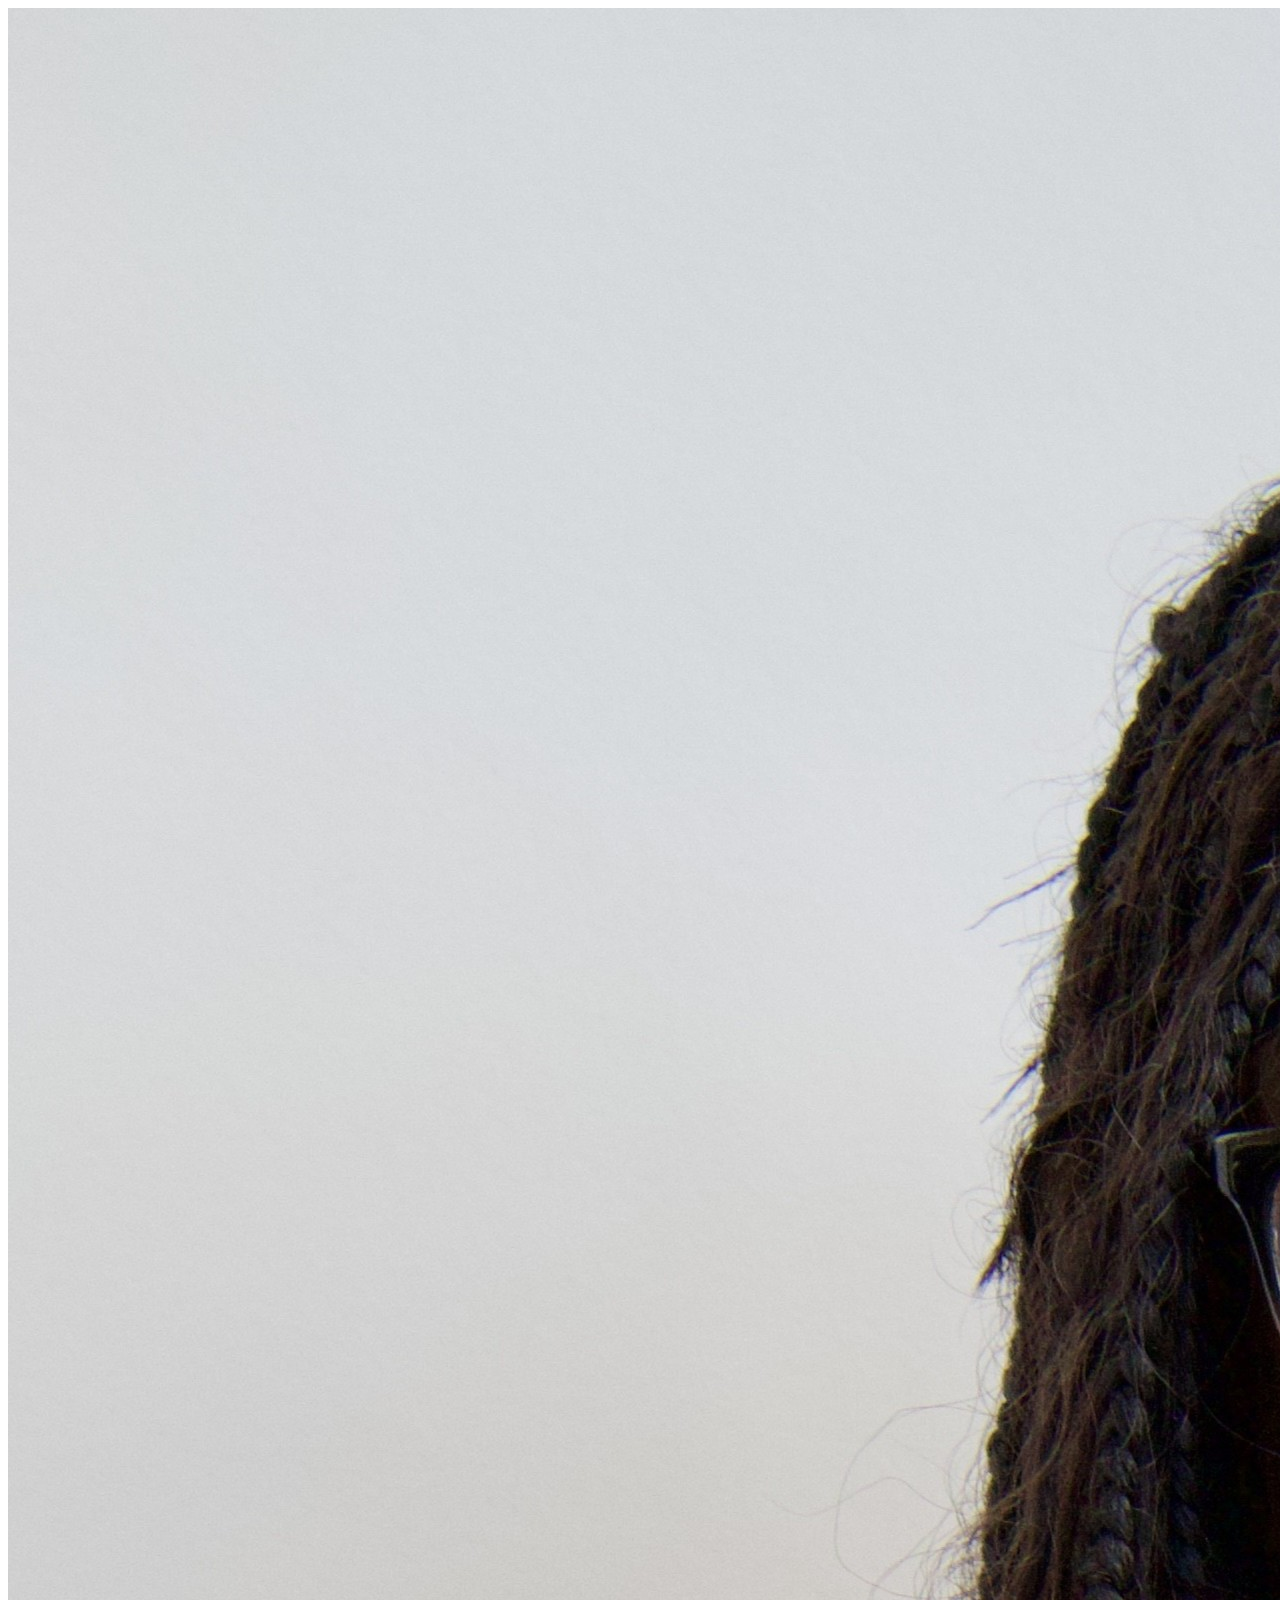
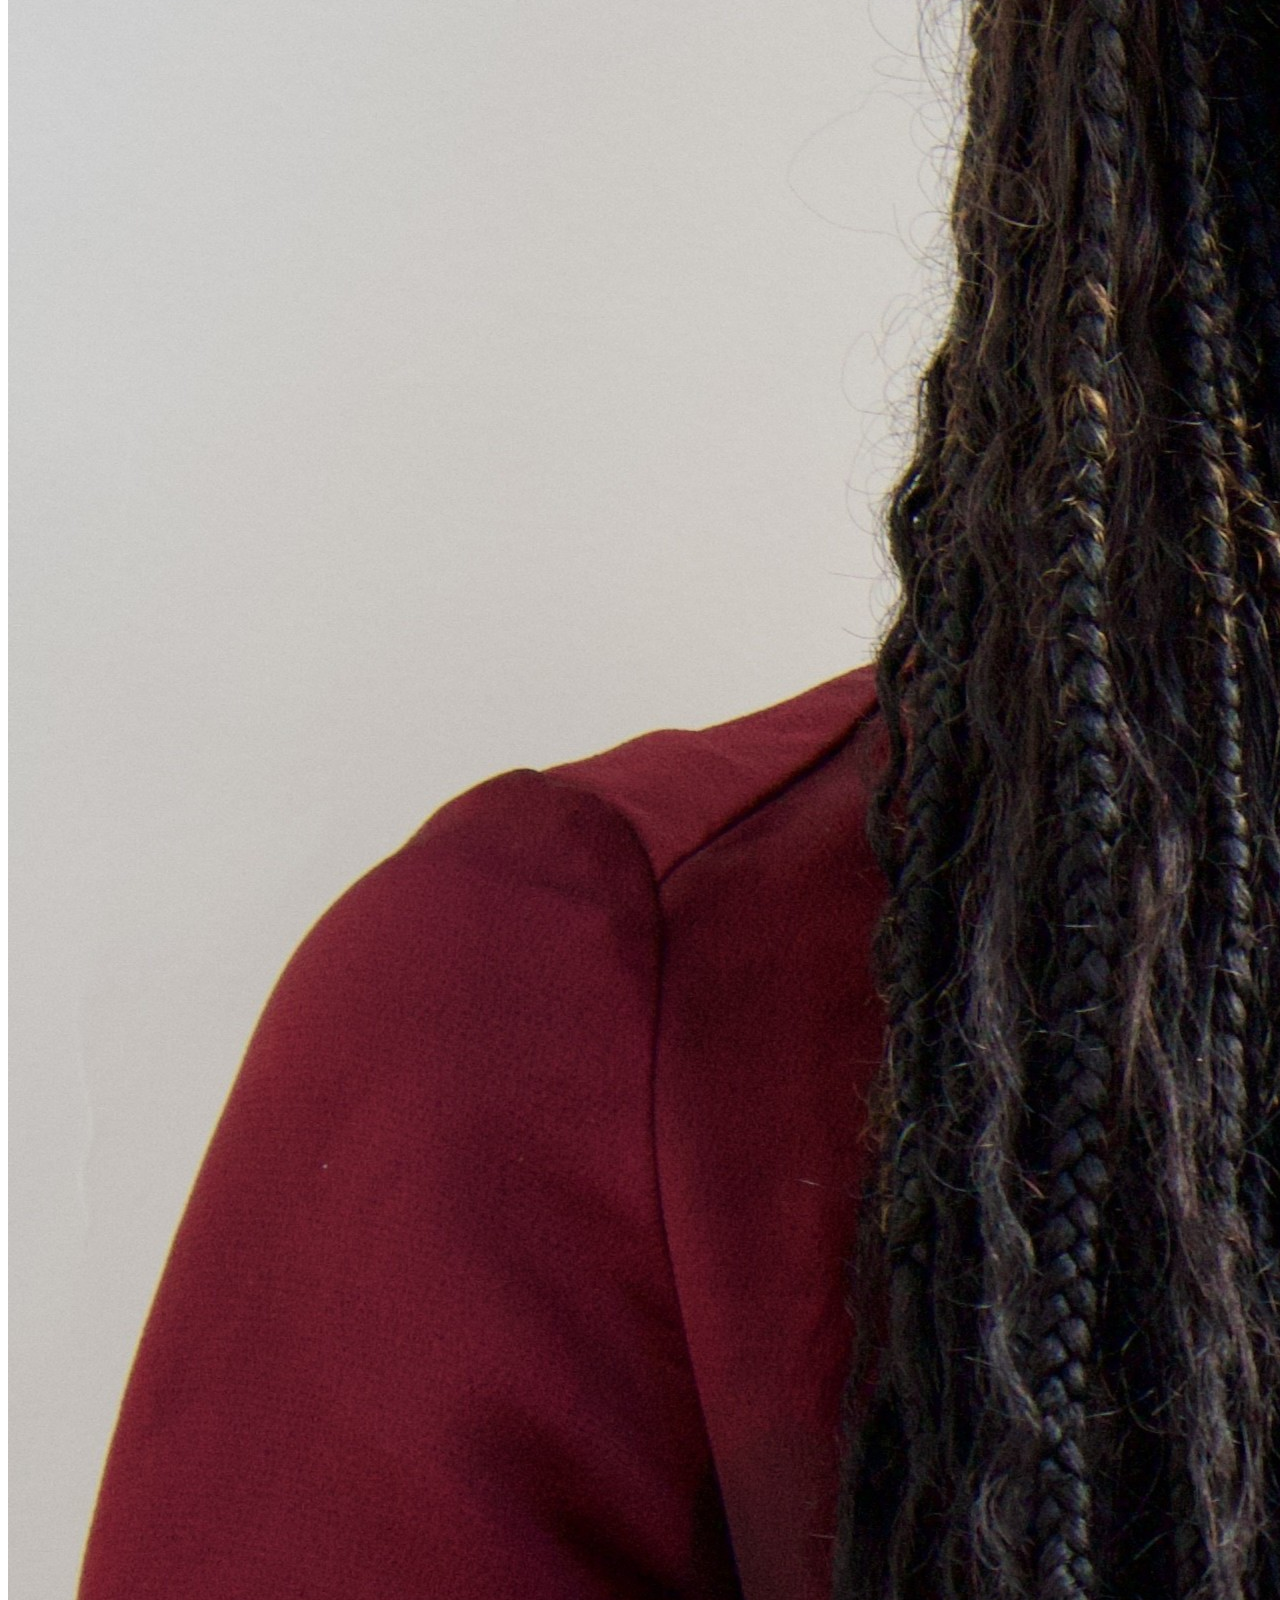
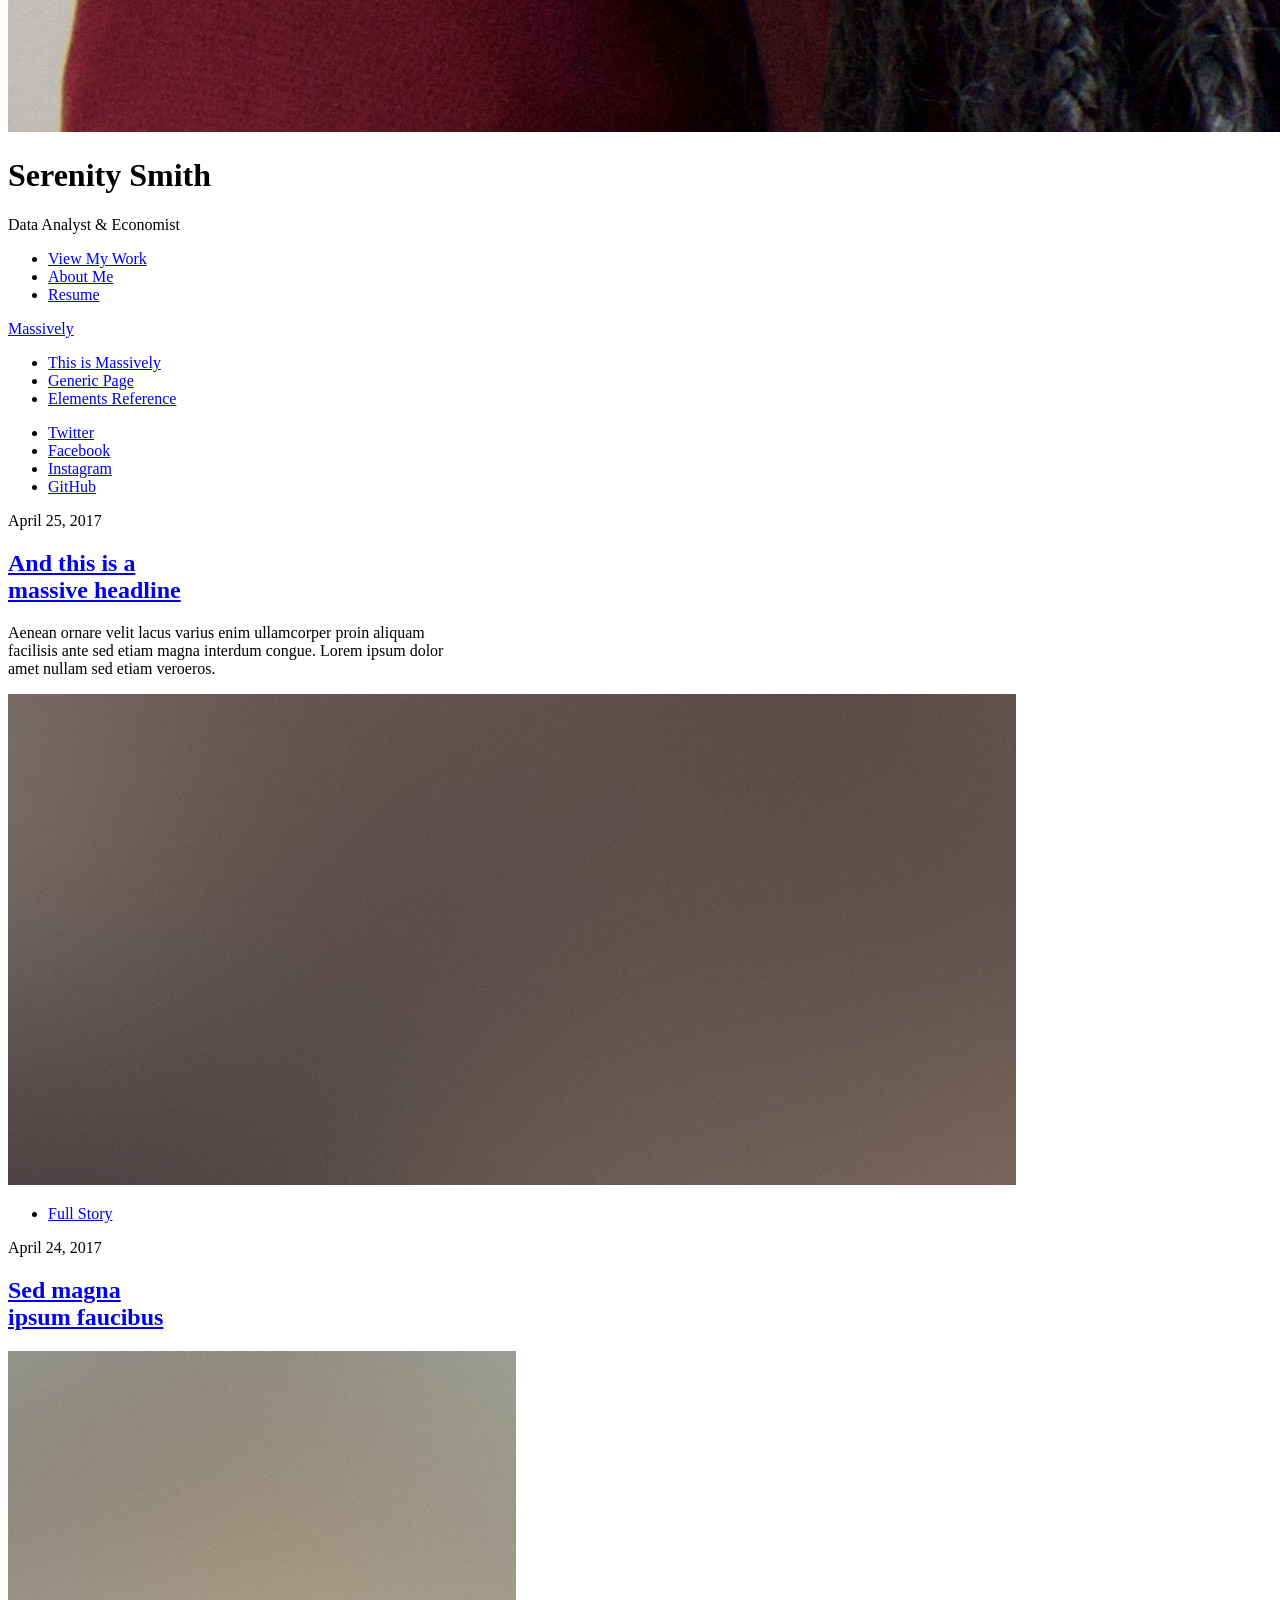
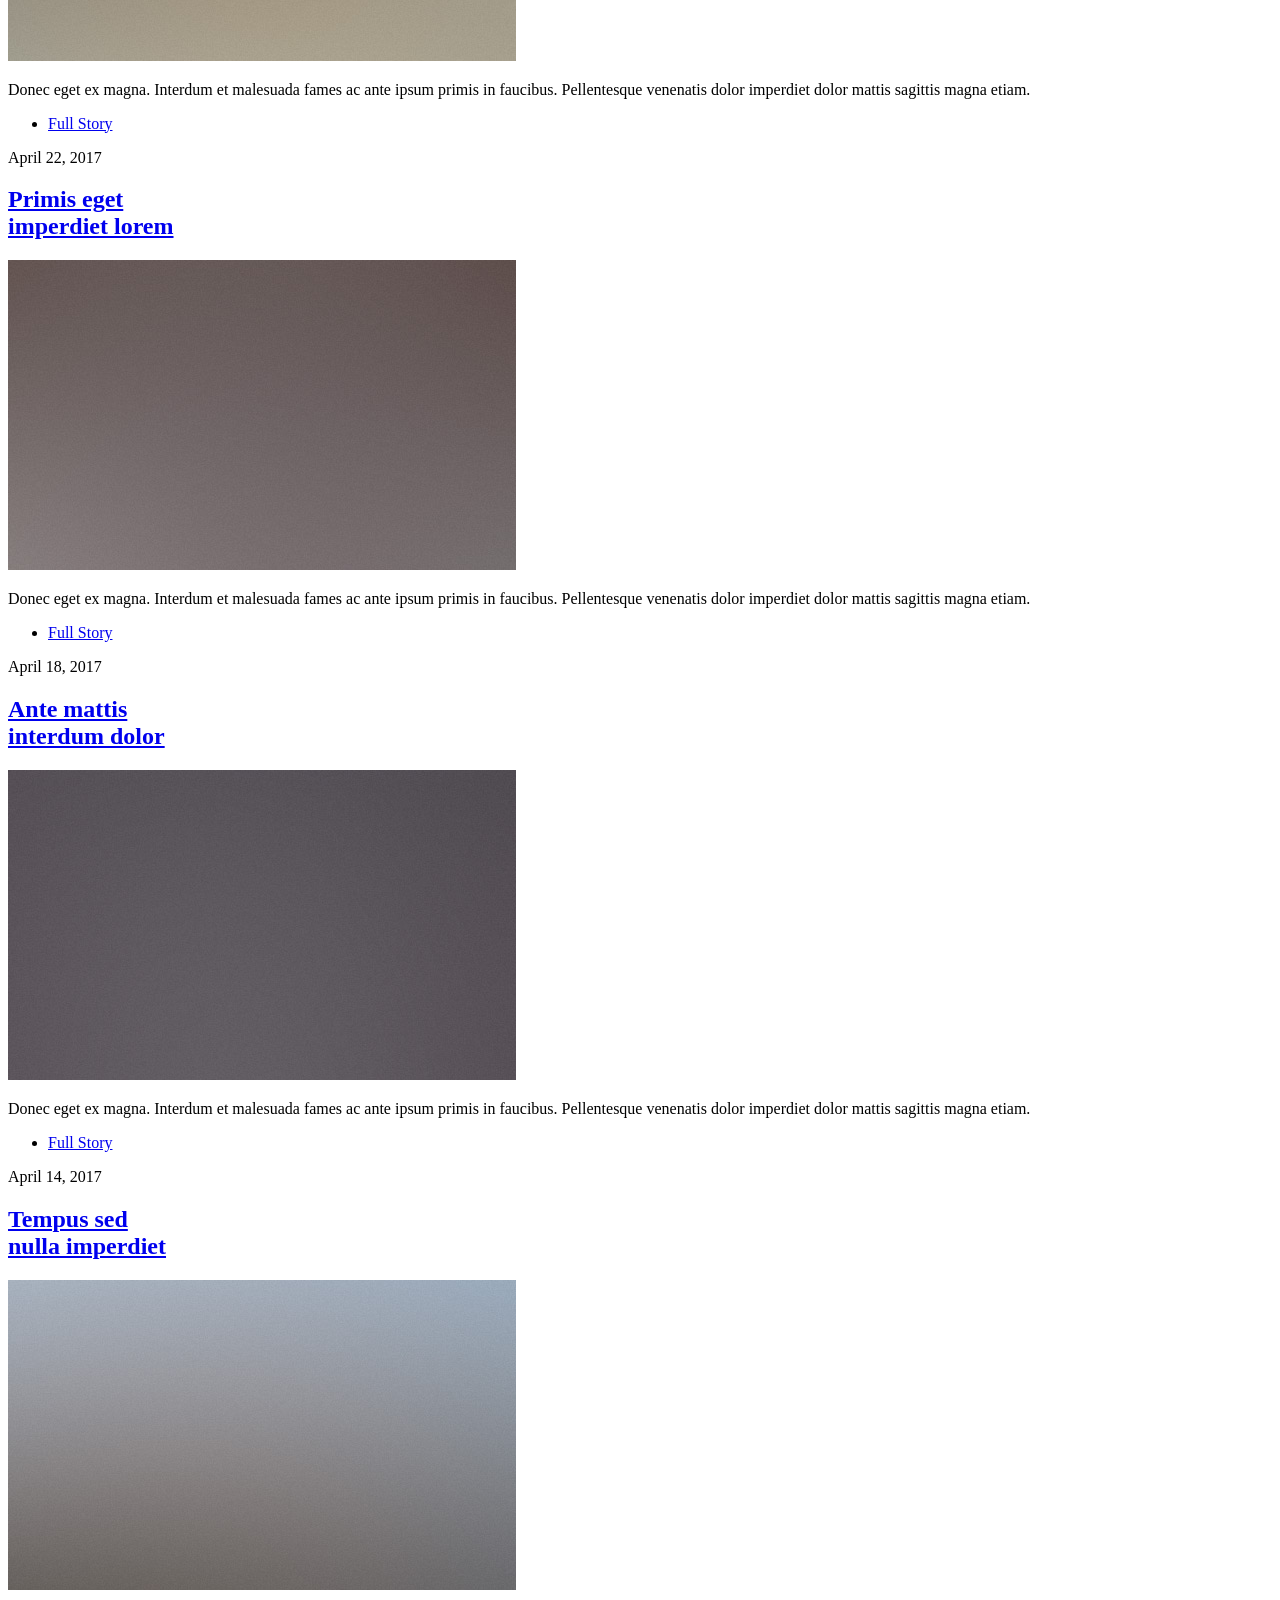
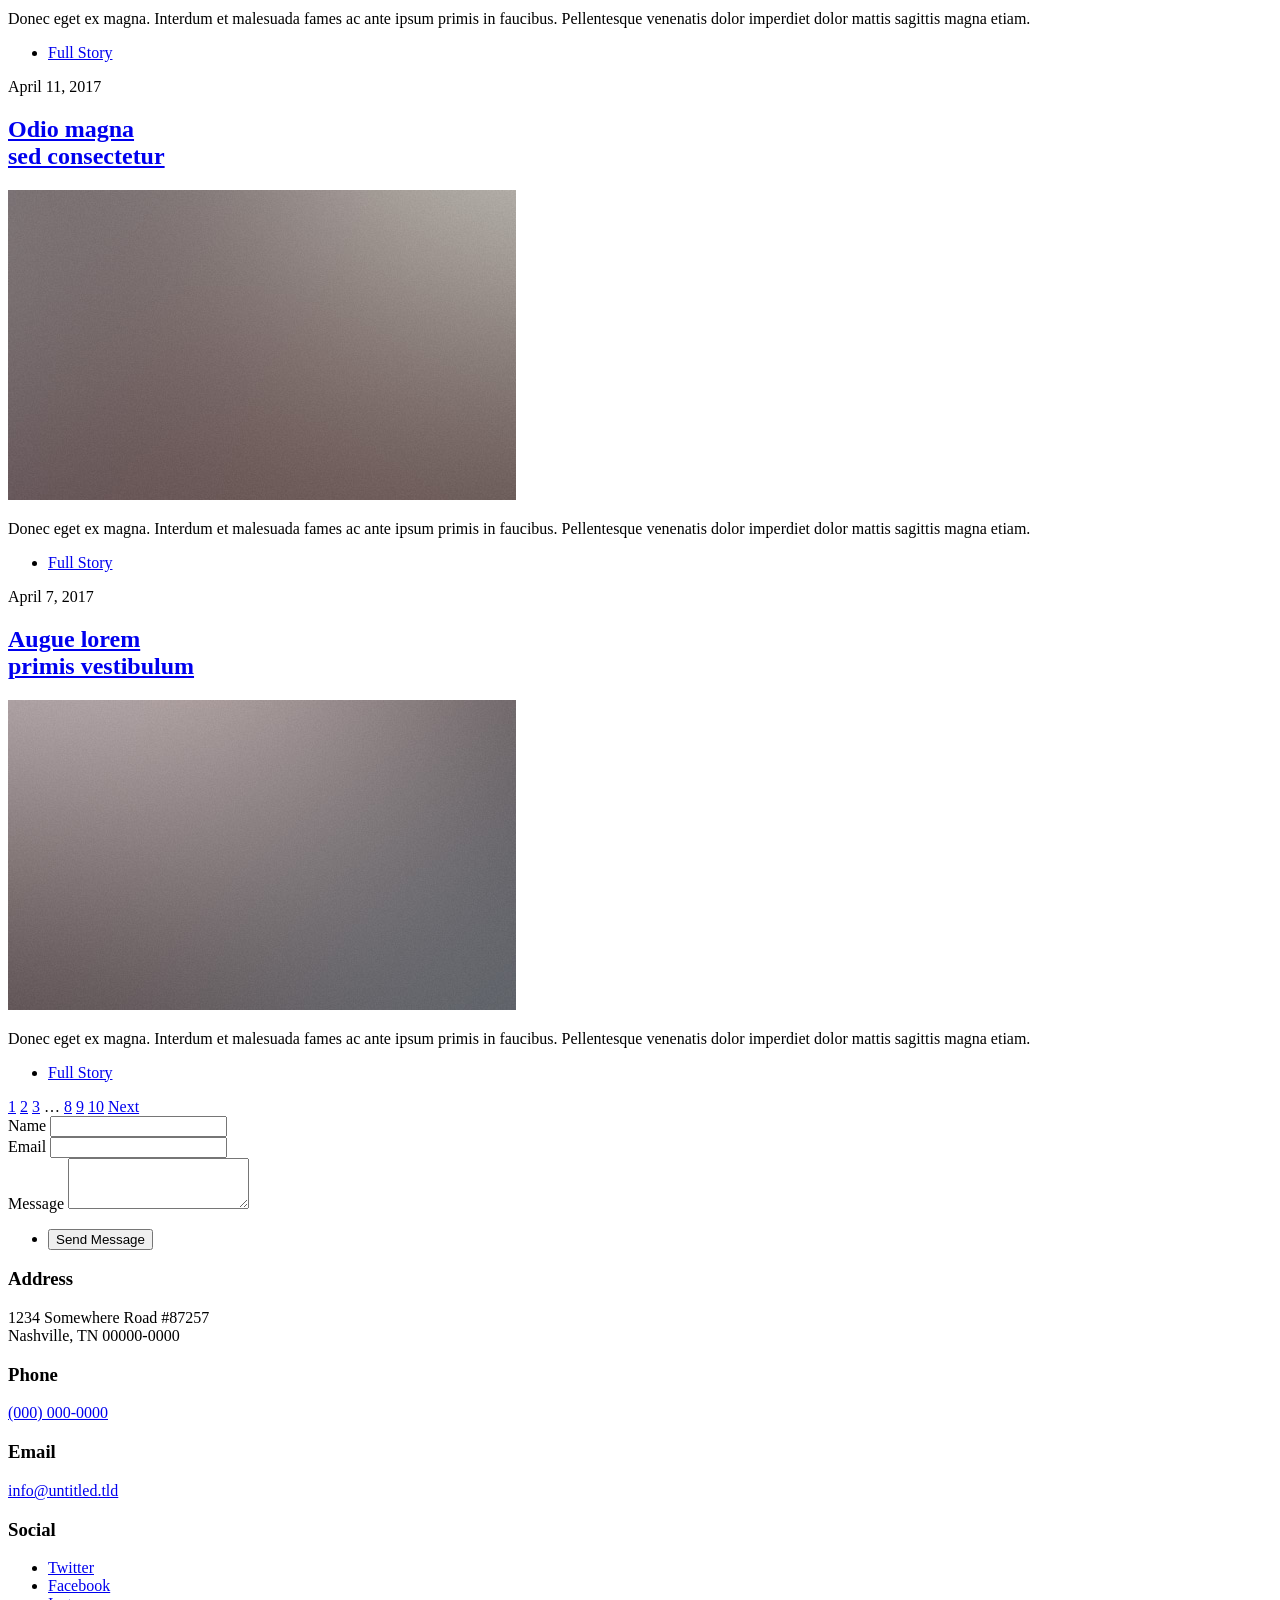
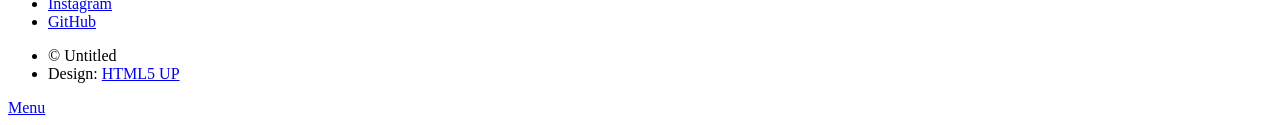
==== commit 47d9220d: "Update index.html" ====
--- a/index.html
+++ b/index.html
@@ -19,12 +19,13 @@
 
 				<!-- Intro -->
 					<div id="intro">
-						<h1>This is<br />
-						Massively</h1>
-						<p>A free, fully responsive HTML5 + CSS3 site template designed by <a href="https://twitter.com/ajlkn">@ajlkn</a> for <a href="https://html5up.net">HTML5 UP</a><br />
-						and released for free under the <a href="https://html5up.net/license">Creative Commons license</a>.</p>
+						<img src="images/serenity-smith.jpg" alt="Serenity Smith" class="profile-photo" />
+						<h1>Serenity Smith</h1>
+						<p>Data Analyst & Economist</p>
 						<ul class="actions">
-							<li><a href="#header" class="button icon solid solo fa-arrow-down scrolly">Continue</a></li>
+							<li><a href="#projects" class="button scrolly">View My Work</a></li>
+							<li><a href="#about" class="button scrolly">About Me</a></li>
+							<li><a href="resume.pdf" class="button">Resume</a></li>
 						</ul>
 					</div>
 
@@ -226,4 +227,5 @@
 			<script src="assets/js/main.js"></script>
 
 	</body>
-</html>+
+</html>
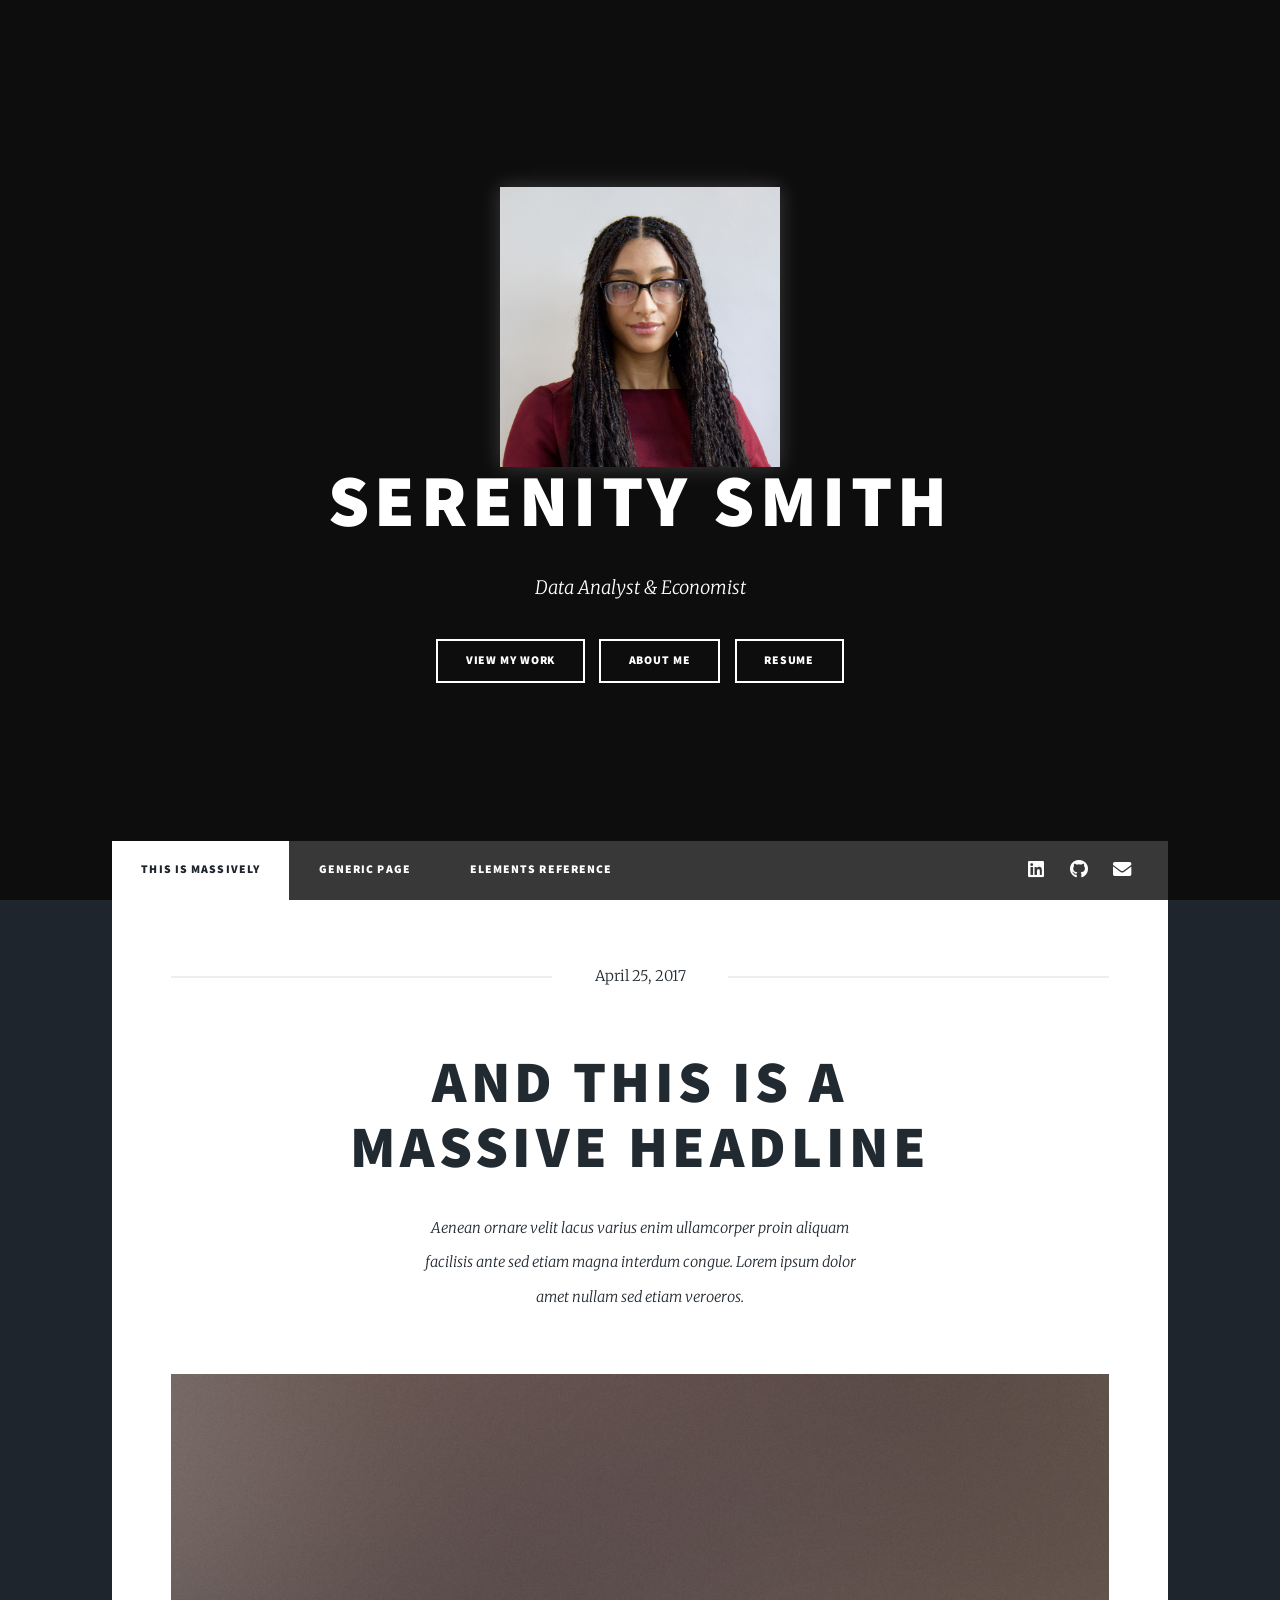
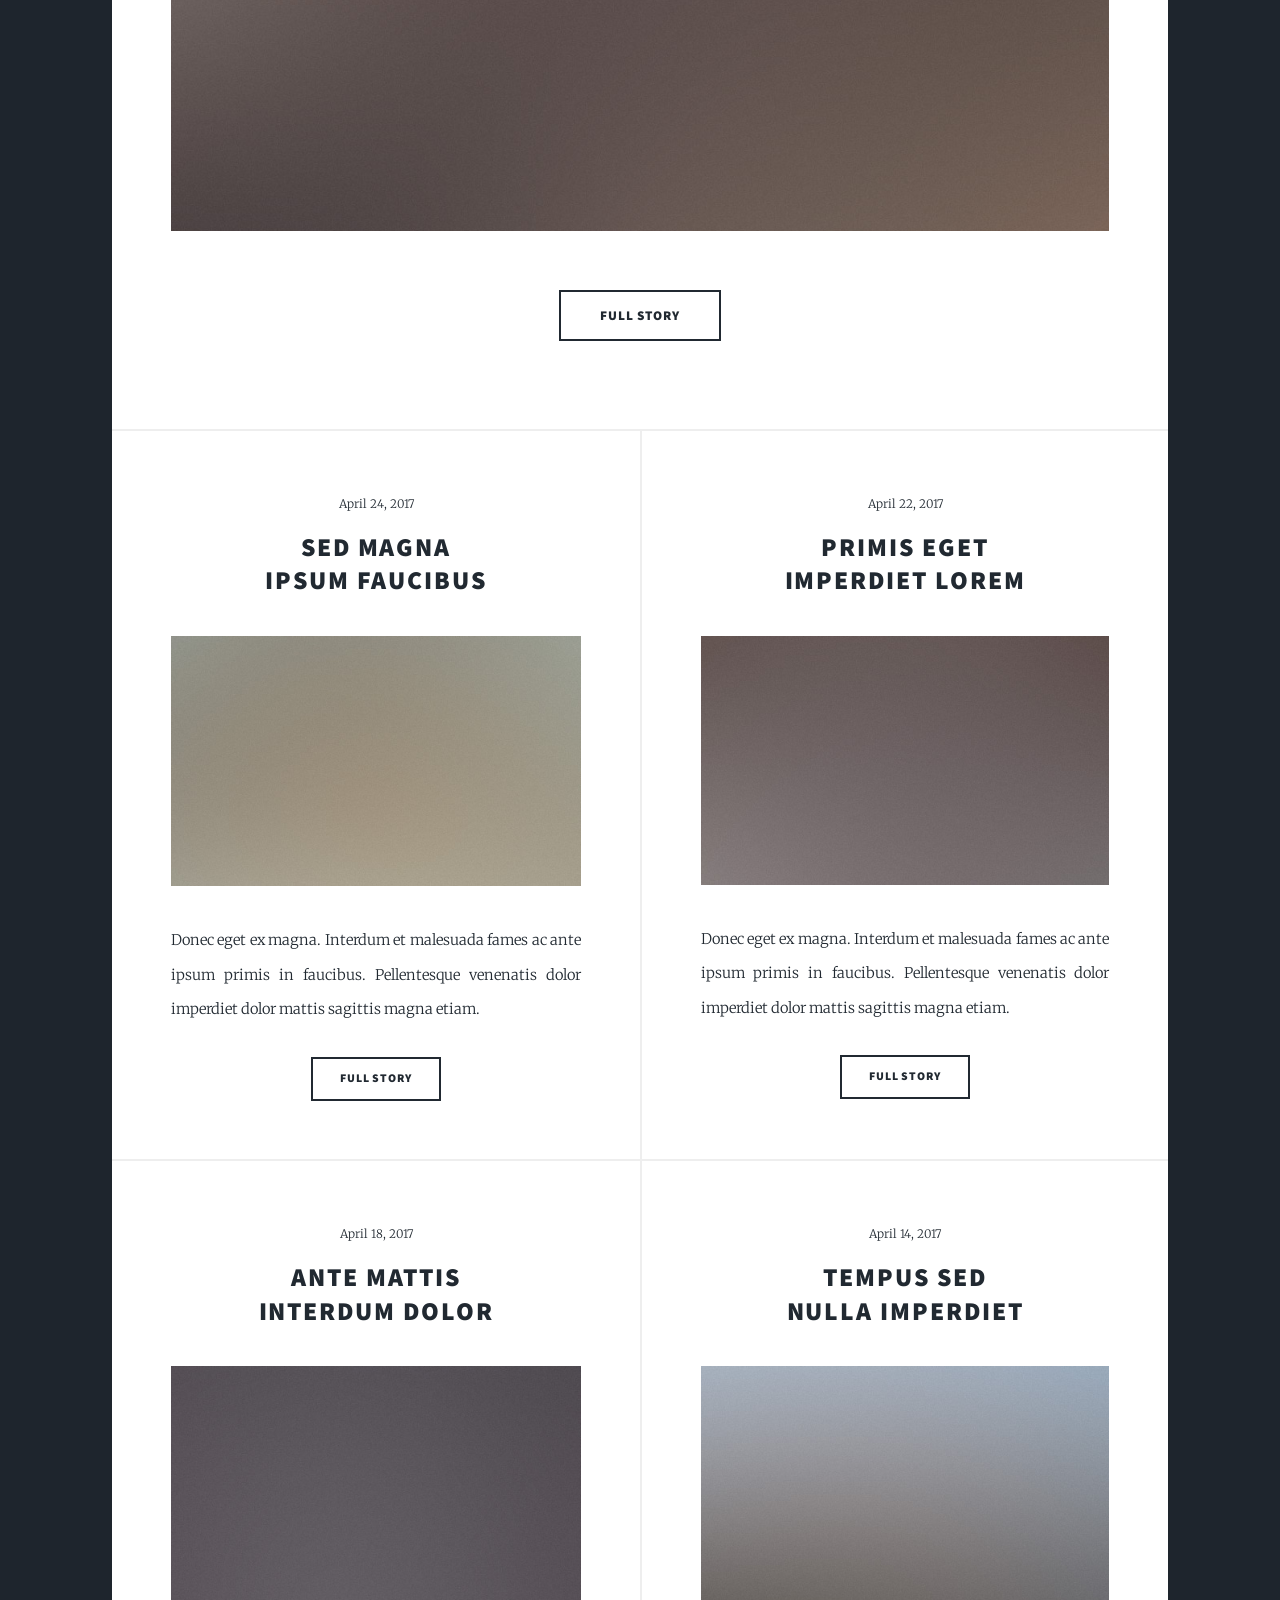
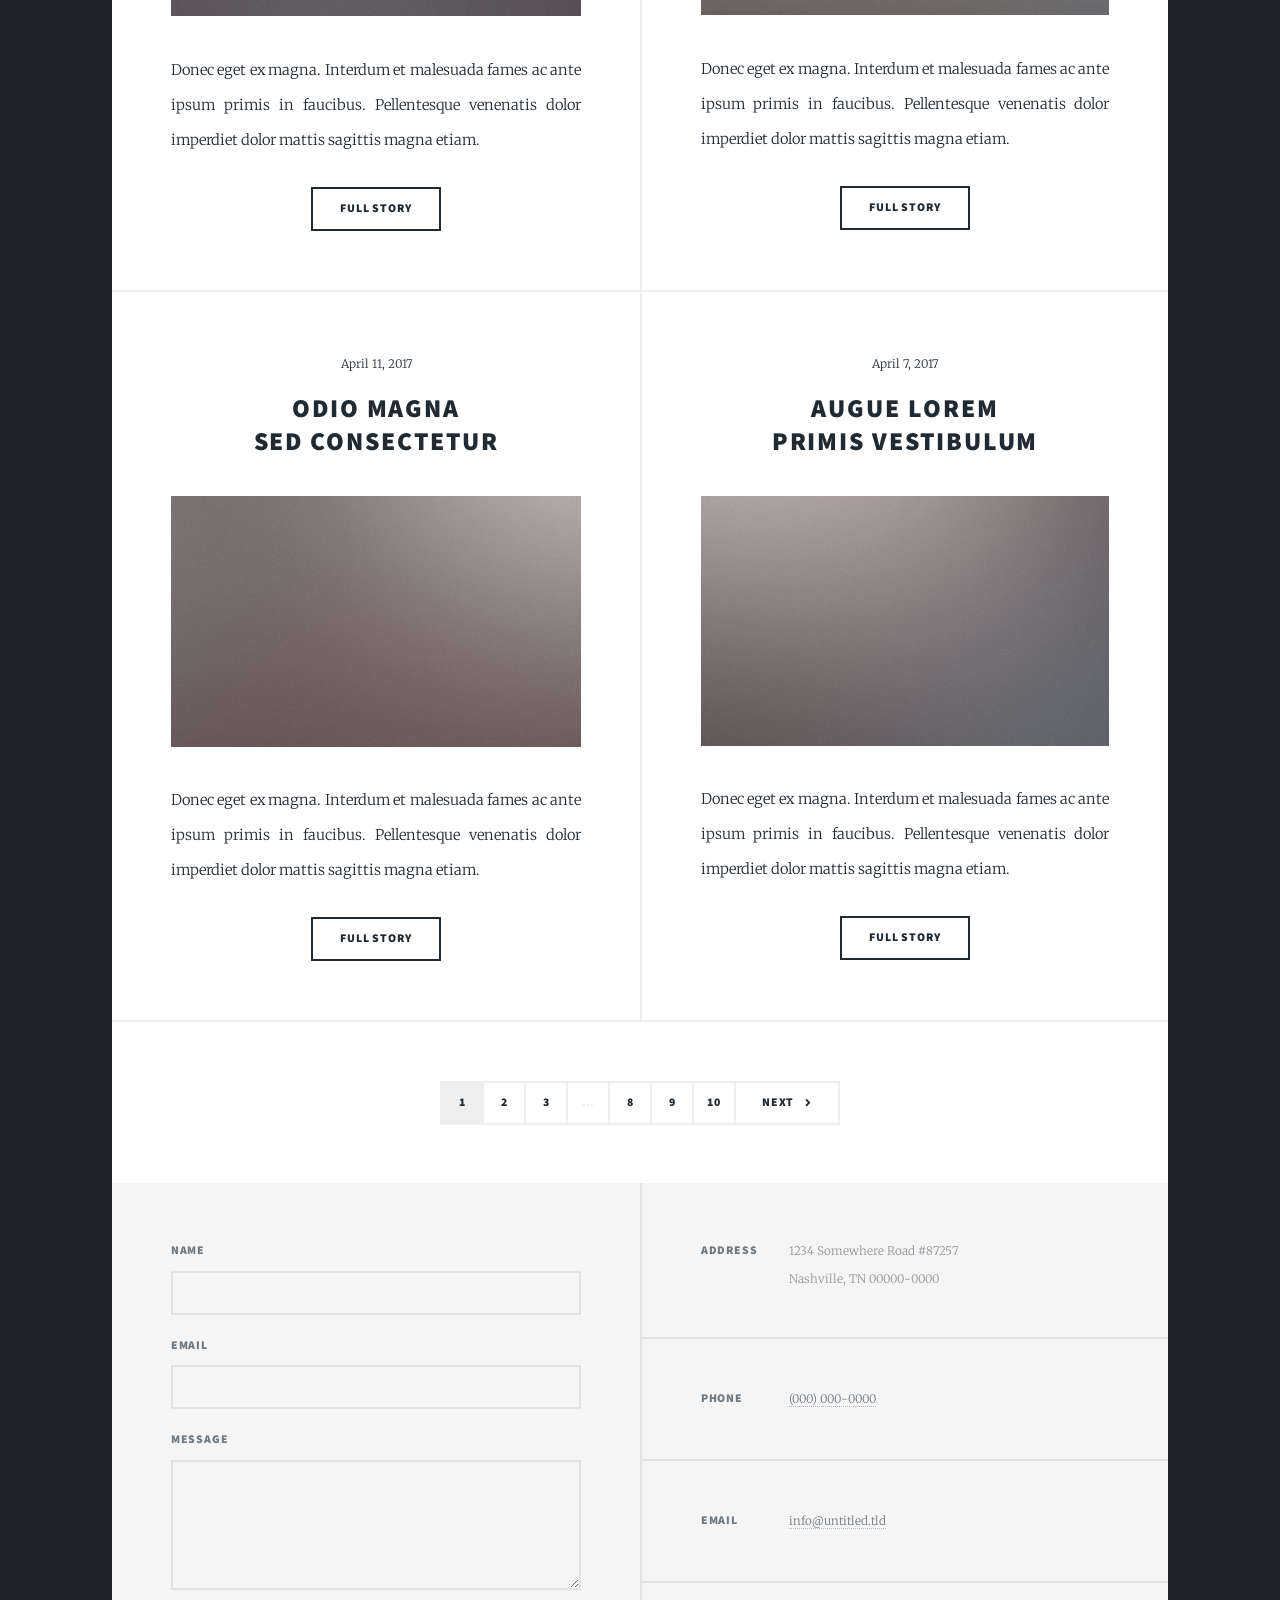
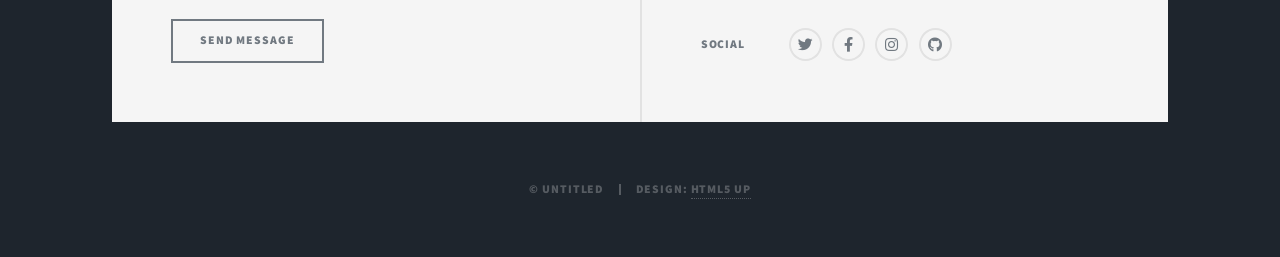
==== commit 3ba1337e: "Modify personal details and social links in index.html Updated personal information and links in ind" ====
--- a/index.html
+++ b/index.html
@@ -31,7 +31,7 @@
 
 				<!-- Header -->
 					<header id="header">
-						<a href="index.html" class="logo">Massively</a>
+						<a href="resume.pdf" class="logo" target="_blank">Resume</a>
 					</header>
 
 				<!-- Nav -->
@@ -42,10 +42,9 @@
 							<li><a href="elements.html">Elements Reference</a></li>
 						</ul>
 						<ul class="icons">
-							<li><a href="#" class="icon brands fa-twitter"><span class="label">Twitter</span></a></li>
-							<li><a href="#" class="icon brands fa-facebook-f"><span class="label">Facebook</span></a></li>
-							<li><a href="#" class="icon brands fa-instagram"><span class="label">Instagram</span></a></li>
-							<li><a href="#" class="icon brands fa-github"><span class="label">GitHub</span></a></li>
+							<li><a href="https://www.linkedin.com/in/garfsters" class="icon brands fa-linkedin"><span class="label">LinkedIn</span></a></li>
+							<li><a href="https://www.github.com/garfsters" class="icon brands fa-github"><span class="label">GitHub</span></a></li>
+							<li><a href="mailto:serenitysmith921@gmail.com" class="icon solid fa-envelope"><span class="label">Email</span></a></li>
 						</ul>
 					</nav>
 
--- a/assets/css/main.css
+++ b/assets/css/main.css
@@ -1,4689 +1,4771 @@
-@import url(fontawesome-all.min.css);
-@import url("https://fonts.googleapis.com/css?family=Merriweather:300,700,300italic,700italic|Source+Sans+Pro:900");
-
+@import url(fontawesome-all.min.css);
+@import url("https://fonts.googleapis.com/css?family=Merriweather:300,700,300italic,700italic|Source+Sans+Pro:900");
+
 /*
 	Massively by HTML5 UP
 	html5up.net | @ajlkn
 	Free for personal and commercial use under the CCA 3.0 license (html5up.net/license)
-*/
-
-html, body, div, span, applet, object,
-iframe, h1, h2, h3, h4, h5, h6, p, blockquote,
-pre, a, abbr, acronym, address, big, cite,
-code, del, dfn, em, img, ins, kbd, q, s, samp,
-small, strike, strong, sub, sup, tt, var, b,
-u, i, center, dl, dt, dd, ol, ul, li, fieldset,
-form, label, legend, table, caption, tbody,
-tfoot, thead, tr, th, td, article, aside,
-canvas, details, embed, figure, figcaption,
-footer, header, hgroup, menu, nav, output, ruby,
-section, summary, time, mark, audio, video {
-	margin: 0;
-	padding: 0;
-	border: 0;
-	font-size: 100%;
-	font: inherit;
-	vertical-align: baseline;}
-
-article, aside, details, figcaption, figure,
-footer, header, hgroup, menu, nav, section {
-	display: block;}
-
-body {
-	line-height: 1;
-}
-
-ol, ul {
-	list-style: none;
-}
-
-blockquote, q {
-	quotes: none;
-}
-
-	blockquote:before, blockquote:after, q:before, q:after {
-		content: '';
-		content: none;
-	}
-
-table {
-	border-collapse: collapse;
-	border-spacing: 0;
-}
-
-body {
-	-webkit-text-size-adjust: none;
-}
-
-mark {
-	background-color: transparent;
-	color: inherit;
-}
-
-input::-moz-focus-inner {
-	border: 0;
-	padding: 0;
-}
-
-input, select, textarea {
-	-moz-appearance: none;
-	-webkit-appearance: none;
-	-ms-appearance: none;
-	appearance: none;
-}
-
-/* Basic */
-
-	@-ms-viewport {
-		width: device-width;
-	}
-
-	body {
-		-ms-overflow-style: scrollbar;
-	}
-
-	@media screen and (max-width: 480px) {
-
-		html, body {
-			min-width: 320px;
-		}
-
-	}
-
-	html {
-		box-sizing: border-box;
-	}
-
-	*, *:before, *:after {
-		box-sizing: inherit;
-	}
-
-	body {
-		background-color: #1e252d;
-	}
-
-		body.is-preload *, body.is-preload *:before, body.is-preload *:after {
-			-moz-animation: none !important;
-			-webkit-animation: none !important;
-			-ms-animation: none !important;
-			animation: none !important;
-			-moz-transition: none !important;
-			-webkit-transition: none !important;
-			-ms-transition: none !important;
-			transition: none !important;
-		}
-
-/* Type */
-
-	html {
-		font-size: 16pt;
-	}
-
-		@media screen and (max-width: 1680px) {
-
-			html {
-				font-size: 12pt;
-			}
-
-		}
-
-		@media screen and (max-width: 1280px) {
-
-			html {
-				font-size: 11pt;
-			}
-
-		}
-
-		@media screen and (max-width: 360px) {
-
-			html {
-				font-size: 10pt;
-			}
-
-		}
-
-	body {
-		color: #212931;
-	}
-
-	body, input, select, textarea {
-		font-family: "Merriweather", Georgia, serif;
-		font-weight: 300;
-		font-size: 1rem;
-		line-height: 2.375;
-	}
-
-	a {
-		-moz-transition: color 0.2s ease-in-out, background-color 0.2s ease-in-out, border-color 0.2s ease-in-out, box-shadow 0.2s ease-in-out;
-		-webkit-transition: color 0.2s ease-in-out, background-color 0.2s ease-in-out, border-color 0.2s ease-in-out, box-shadow 0.2s ease-in-out;
-		-ms-transition: color 0.2s ease-in-out, background-color 0.2s ease-in-out, border-color 0.2s ease-in-out, box-shadow 0.2s ease-in-out;
-		transition: color 0.2s ease-in-out, background-color 0.2s ease-in-out, border-color 0.2s ease-in-out, box-shadow 0.2s ease-in-out;
-		border-bottom: dotted 1px;
-		text-decoration: none;
-	}
-
-		a:hover {
-			border-bottom-color: transparent;
-		}
-
-	strong, b {
-		font-weight: 600;
-	}
-
-	em, i {
-		font-style: italic;
-	}
-
-	p {
-		text-align: justify;
-		margin: 0 0 2rem 0;
-	}
-
-	h1, h2, h3, h4, h5, h6 {
-		font-family: "Source Sans Pro", Helvetica, sans-serif;
-		font-weight: 900;
-		line-height: 1.5;
-		letter-spacing: 0.075em;
-		text-transform: uppercase;
-		margin: 0 0 1rem 0;
-	}
-
-		h1 a, h2 a, h3 a, h4 a, h5 a, h6 a {
-			border-bottom: 0;
-			color: inherit;
-			text-decoration: none;
-		}
-
-	h1 {
-		font-size: 4rem;
-		line-height: 1.1;
-		margin: 0 0 2rem 0;
-	}
-
-	h2 {
-		font-size: 1.75rem;
-		line-height: 1.3;
-		margin: 0 0 1.5rem 0;
-	}
-
-	h3 {
-		font-size: 1.25rem;
-		margin: 0 0 1.5rem 0;
-	}
-
-	h4 {
-		font-size: 1rem;
-	}
-
-	h5 {
-		font-size: 0.9rem;
-	}
-
-	h6 {
-		font-size: 0.8rem;
-	}
-
-	sub {
-		font-size: 0.8rem;
-		position: relative;
-		top: 0.5rem;
-	}
-
-	sup {
-		font-size: 0.8rem;
-		position: relative;
-		top: -0.5rem;
-	}
-
-	blockquote {
-		border-left: solid 4px;
-		font-style: italic;
-		margin: 0 0 2rem 0;
-		padding: 0.5rem 0 0.5rem 2rem;
-	}
-
-	code {
-		border: solid 2px;
-		font-family: "Courier New", monospace;
-		font-size: 0.9rem;
-		margin: 0 0.25rem;
-		padding: 0.25rem 0.65rem;
-	}
-
-	pre {
-		-webkit-overflow-scrolling: touch;
-		font-family: "Courier New", monospace;
-		font-size: 0.9rem;
-		margin: 0 0 2rem 0;
-	}
-
-		pre code {
-			display: block;
-			line-height: 1.75;
-			padding: 1rem 1.5rem;
-			overflow-x: auto;
-		}
-
-	hr {
-		border: 0;
-		border-bottom: solid 2px;
-		margin: 3rem 0;
-	}
-
-		hr.major {
-			margin: 5rem 0;
-		}
-
-	.align-left {
-		text-align: left;
-	}
-
-	.align-center {
-		text-align: center;
-	}
-
-	.align-right {
-		text-align: right;
-	}
-
-	input, select, textarea {
-		color: #212931;
-	}
-
-	a {
-		color: #212931;
-		border-bottom-color: rgba(33, 41, 49, 0.5);
-	}
-
-		a:hover {
-			border-bottom-color: transparent;
-			color: #18bfef !important;
-		}
-
-	strong, b {
-		color: #212931;
-	}
-
-	h1, h2, h3, h4, h5, h6 {
-		color: #212931;
-	}
-
-	blockquote {
-		border-left-color: #eeeeee;
-	}
-
-	code {
-		background: rgba(220, 220, 220, 0.25);
-		border-color: #eeeeee;
-	}
-
-	hr {
-		border-bottom-color: #eeeeee;
-	}
-
-/* Row */
-
-	.row {
-		display: flex;
-		flex-wrap: wrap;
-		box-sizing: border-box;
-		align-items: stretch;
-	}
-
-		.row > * {
-			box-sizing: border-box;
-		}
-
-		.row.gtr-uniform > * > :last-child {
-			margin-bottom: 0;
-		}
-
-		.row.aln-left {
-			justify-content: flex-start;
-		}
-
-		.row.aln-center {
-			justify-content: center;
-		}
-
-		.row.aln-right {
-			justify-content: flex-end;
-		}
-
-		.row.aln-top {
-			align-items: flex-start;
-		}
-
-		.row.aln-middle {
-			align-items: center;
-		}
-
-		.row.aln-bottom {
-			align-items: flex-end;
-		}
-
-		.row > .imp {
-			order: -1;
-		}
-
-		.row > .col-1 {
-			width: 8.33333%;
-		}
-
-		.row > .off-1 {
-			margin-left: 8.33333%;
-		}
-
-		.row > .col-2 {
-			width: 16.66667%;
-		}
-
-		.row > .off-2 {
-			margin-left: 16.66667%;
-		}
-
-		.row > .col-3 {
-			width: 25%;
-		}
-
-		.row > .off-3 {
-			margin-left: 25%;
-		}
-
-		.row > .col-4 {
-			width: 33.33333%;
-		}
-
-		.row > .off-4 {
-			margin-left: 33.33333%;
-		}
-
-		.row > .col-5 {
-			width: 41.66667%;
-		}
-
-		.row > .off-5 {
-			margin-left: 41.66667%;
-		}
-
-		.row > .col-6 {
-			width: 50%;
-		}
-
-		.row > .off-6 {
-			margin-left: 50%;
-		}
-
-		.row > .col-7 {
-			width: 58.33333%;
-		}
-
-		.row > .off-7 {
-			margin-left: 58.33333%;
-		}
-
-		.row > .col-8 {
-			width: 66.66667%;
-		}
-
-		.row > .off-8 {
-			margin-left: 66.66667%;
-		}
-
-		.row > .col-9 {
-			width: 75%;
-		}
-
-		.row > .off-9 {
-			margin-left: 75%;
-		}
-
-		.row > .col-10 {
-			width: 83.33333%;
-		}
-
-		.row > .off-10 {
-			margin-left: 83.33333%;
-		}
-
-		.row > .col-11 {
-			width: 91.66667%;
-		}
-
-		.row > .off-11 {
-			margin-left: 91.66667%;
-		}
-
-		.row > .col-12 {
-			width: 100%;
-		}
-
-		.row > .off-12 {
-			margin-left: 100%;
-		}
-
-		.row.gtr-0 {
-			margin-top: 0;
-			margin-left: 0rem;
-		}
-
-			.row.gtr-0 > * {
-				padding: 0 0 0 0rem;
-			}
-
-			.row.gtr-0.gtr-uniform {
-				margin-top: 0rem;
-			}
-
-				.row.gtr-0.gtr-uniform > * {
-					padding-top: 0rem;
-				}
-
-		.row.gtr-25 {
-			margin-top: 0;
-			margin-left: -0.375rem;
-		}
-
-			.row.gtr-25 > * {
-				padding: 0 0 0 0.375rem;
-			}
-
-			.row.gtr-25.gtr-uniform {
-				margin-top: -0.375rem;
-			}
-
-				.row.gtr-25.gtr-uniform > * {
-					padding-top: 0.375rem;
-				}
-
-		.row.gtr-50 {
-			margin-top: 0;
-			margin-left: -0.75rem;
-		}
-
-			.row.gtr-50 > * {
-				padding: 0 0 0 0.75rem;
-			}
-
-			.row.gtr-50.gtr-uniform {
-				margin-top: -0.75rem;
-			}
-
-				.row.gtr-50.gtr-uniform > * {
-					padding-top: 0.75rem;
-				}
-
-		.row {
-			margin-top: 0;
-			margin-left: -1.5rem;
-		}
-
-			.row > * {
-				padding: 0 0 0 1.5rem;
-			}
-
-			.row.gtr-uniform {
-				margin-top: -1.5rem;
-			}
-
-				.row.gtr-uniform > * {
-					padding-top: 1.5rem;
-				}
-
-		.row.gtr-150 {
-			margin-top: 0;
-			margin-left: -2.25rem;
-		}
-
-			.row.gtr-150 > * {
-				padding: 0 0 0 2.25rem;
-			}
-
-			.row.gtr-150.gtr-uniform {
-				margin-top: -2.25rem;
-			}
-
-				.row.gtr-150.gtr-uniform > * {
-					padding-top: 2.25rem;
-				}
-
-		.row.gtr-200 {
-			margin-top: 0;
-			margin-left: -3rem;
-		}
-
-			.row.gtr-200 > * {
-				padding: 0 0 0 3rem;
-			}
-
-			.row.gtr-200.gtr-uniform {
-				margin-top: -3rem;
-			}
-
-				.row.gtr-200.gtr-uniform > * {
-					padding-top: 3rem;
-				}
-
-		@media screen and (max-width: 1680px) {
-
-			.row {
-				display: flex;
-				flex-wrap: wrap;
-				box-sizing: border-box;
-				align-items: stretch;
-			}
-
-				.row > * {
-					box-sizing: border-box;
-				}
-
-				.row.gtr-uniform > * > :last-child {
-					margin-bottom: 0;
-				}
-
-				.row.aln-left {
-					justify-content: flex-start;
-				}
-
-				.row.aln-center {
-					justify-content: center;
-				}
-
-				.row.aln-right {
-					justify-content: flex-end;
-				}
-
-				.row.aln-top {
-					align-items: flex-start;
-				}
-
-				.row.aln-middle {
-					align-items: center;
-				}
-
-				.row.aln-bottom {
-					align-items: flex-end;
-				}
-
-				.row > .imp-xlarge {
-					order: -1;
-				}
-
-				.row > .col-1-xlarge {
-					width: 8.33333%;
-				}
-
-				.row > .off-1-xlarge {
-					margin-left: 8.33333%;
-				}
-
-				.row > .col-2-xlarge {
-					width: 16.66667%;
-				}
-
-				.row > .off-2-xlarge {
-					margin-left: 16.66667%;
-				}
-
-				.row > .col-3-xlarge {
-					width: 25%;
-				}
-
-				.row > .off-3-xlarge {
-					margin-left: 25%;
-				}
-
-				.row > .col-4-xlarge {
-					width: 33.33333%;
-				}
-
-				.row > .off-4-xlarge {
-					margin-left: 33.33333%;
-				}
-
-				.row > .col-5-xlarge {
-					width: 41.66667%;
-				}
-
-				.row > .off-5-xlarge {
-					margin-left: 41.66667%;
-				}
-
-				.row > .col-6-xlarge {
-					width: 50%;
-				}
-
-				.row > .off-6-xlarge {
-					margin-left: 50%;
-				}
-
-				.row > .col-7-xlarge {
-					width: 58.33333%;
-				}
-
-				.row > .off-7-xlarge {
-					margin-left: 58.33333%;
-				}
-
-				.row > .col-8-xlarge {
-					width: 66.66667%;
-				}
-
-				.row > .off-8-xlarge {
-					margin-left: 66.66667%;
-				}
-
-				.row > .col-9-xlarge {
-					width: 75%;
-				}
-
-				.row > .off-9-xlarge {
-					margin-left: 75%;
-				}
-
-				.row > .col-10-xlarge {
-					width: 83.33333%;
-				}
-
-				.row > .off-10-xlarge {
-					margin-left: 83.33333%;
-				}
-
-				.row > .col-11-xlarge {
-					width: 91.66667%;
-				}
-
-				.row > .off-11-xlarge {
-					margin-left: 91.66667%;
-				}
-
-				.row > .col-12-xlarge {
-					width: 100%;
-				}
-
-				.row > .off-12-xlarge {
-					margin-left: 100%;
-				}
-
-				.row.gtr-0 {
-					margin-top: 0;
-					margin-left: 0rem;
-				}
-
-					.row.gtr-0 > * {
-						padding: 0 0 0 0rem;
-					}
-
-					.row.gtr-0.gtr-uniform {
-						margin-top: 0rem;
-					}
-
-						.row.gtr-0.gtr-uniform > * {
-							padding-top: 0rem;
-						}
-
-				.row.gtr-25 {
-					margin-top: 0;
-					margin-left: -0.375rem;
-				}
-
-					.row.gtr-25 > * {
-						padding: 0 0 0 0.375rem;
-					}
-
-					.row.gtr-25.gtr-uniform {
-						margin-top: -0.375rem;
-					}
-
-						.row.gtr-25.gtr-uniform > * {
-							padding-top: 0.375rem;
-						}
-
-				.row.gtr-50 {
-					margin-top: 0;
-					margin-left: -0.75rem;
-				}
-
-					.row.gtr-50 > * {
-						padding: 0 0 0 0.75rem;
-					}
-
-					.row.gtr-50.gtr-uniform {
-						margin-top: -0.75rem;
-					}
-
-						.row.gtr-50.gtr-uniform > * {
-							padding-top: 0.75rem;
-						}
-
-				.row {
-					margin-top: 0;
-					margin-left: -1.5rem;
-				}
-
-					.row > * {
-						padding: 0 0 0 1.5rem;
-					}
-
-					.row.gtr-uniform {
-						margin-top: -1.5rem;
-					}
-
-						.row.gtr-uniform > * {
-							padding-top: 1.5rem;
-						}
-
-				.row.gtr-150 {
-					margin-top: 0;
-					margin-left: -2.25rem;
-				}
-
-					.row.gtr-150 > * {
-						padding: 0 0 0 2.25rem;
-					}
-
-					.row.gtr-150.gtr-uniform {
-						margin-top: -2.25rem;
-					}
-
-						.row.gtr-150.gtr-uniform > * {
-							padding-top: 2.25rem;
-						}
-
-				.row.gtr-200 {
-					margin-top: 0;
-					margin-left: -3rem;
-				}
-
-					.row.gtr-200 > * {
-						padding: 0 0 0 3rem;
-					}
-
-					.row.gtr-200.gtr-uniform {
-						margin-top: -3rem;
-					}
-
-						.row.gtr-200.gtr-uniform > * {
-							padding-top: 3rem;
-						}
-
-		}
-
-		@media screen and (max-width: 1280px) {
-
-			.row {
-				display: flex;
-				flex-wrap: wrap;
-				box-sizing: border-box;
-				align-items: stretch;
-			}
-
-				.row > * {
-					box-sizing: border-box;
-				}
-
-				.row.gtr-uniform > * > :last-child {
-					margin-bottom: 0;
-				}
-
-				.row.aln-left {
-					justify-content: flex-start;
-				}
-
-				.row.aln-center {
-					justify-content: center;
-				}
-
-				.row.aln-right {
-					justify-content: flex-end;
-				}
-
-				.row.aln-top {
-					align-items: flex-start;
-				}
-
-				.row.aln-middle {
-					align-items: center;
-				}
-
-				.row.aln-bottom {
-					align-items: flex-end;
-				}
-
-				.row > .imp-large {
-					order: -1;
-				}
-
-				.row > .col-1-large {
-					width: 8.33333%;
-				}
-
-				.row > .off-1-large {
-					margin-left: 8.33333%;
-				}
-
-				.row > .col-2-large {
-					width: 16.66667%;
-				}
-
-				.row > .off-2-large {
-					margin-left: 16.66667%;
-				}
-
-				.row > .col-3-large {
-					width: 25%;
-				}
-
-				.row > .off-3-large {
-					margin-left: 25%;
-				}
-
-				.row > .col-4-large {
-					width: 33.33333%;
-				}
-
-				.row > .off-4-large {
-					margin-left: 33.33333%;
-				}
-
-				.row > .col-5-large {
-					width: 41.66667%;
-				}
-
-				.row > .off-5-large {
-					margin-left: 41.66667%;
-				}
-
-				.row > .col-6-large {
-					width: 50%;
-				}
-
-				.row > .off-6-large {
-					margin-left: 50%;
-				}
-
-				.row > .col-7-large {
-					width: 58.33333%;
-				}
-
-				.row > .off-7-large {
-					margin-left: 58.33333%;
-				}
-
-				.row > .col-8-large {
-					width: 66.66667%;
-				}
-
-				.row > .off-8-large {
-					margin-left: 66.66667%;
-				}
-
-				.row > .col-9-large {
-					width: 75%;
-				}
-
-				.row > .off-9-large {
-					margin-left: 75%;
-				}
-
-				.row > .col-10-large {
-					width: 83.33333%;
-				}
-
-				.row > .off-10-large {
-					margin-left: 83.33333%;
-				}
-
-				.row > .col-11-large {
-					width: 91.66667%;
-				}
-
-				.row > .off-11-large {
-					margin-left: 91.66667%;
-				}
-
-				.row > .col-12-large {
-					width: 100%;
-				}
-
-				.row > .off-12-large {
-					margin-left: 100%;
-				}
-
-				.row.gtr-0 {
-					margin-top: 0;
-					margin-left: 0rem;
-				}
-
-					.row.gtr-0 > * {
-						padding: 0 0 0 0rem;
-					}
-
-					.row.gtr-0.gtr-uniform {
-						margin-top: 0rem;
-					}
-
-						.row.gtr-0.gtr-uniform > * {
-							padding-top: 0rem;
-						}
-
-				.row.gtr-25 {
-					margin-top: 0;
-					margin-left: -0.375rem;
-				}
-
-					.row.gtr-25 > * {
-						padding: 0 0 0 0.375rem;
-					}
-
-					.row.gtr-25.gtr-uniform {
-						margin-top: -0.375rem;
-					}
-
-						.row.gtr-25.gtr-uniform > * {
-							padding-top: 0.375rem;
-						}
-
-				.row.gtr-50 {
-					margin-top: 0;
-					margin-left: -0.75rem;
-				}
-
-					.row.gtr-50 > * {
-						padding: 0 0 0 0.75rem;
-					}
-
-					.row.gtr-50.gtr-uniform {
-						margin-top: -0.75rem;
-					}
-
-						.row.gtr-50.gtr-uniform > * {
-							padding-top: 0.75rem;
-						}
-
-				.row {
-					margin-top: 0;
-					margin-left: -1.5rem;
-				}
-
-					.row > * {
-						padding: 0 0 0 1.5rem;
-					}
-
-					.row.gtr-uniform {
-						margin-top: -1.5rem;
-					}
-
-						.row.gtr-uniform > * {
-							padding-top: 1.5rem;
-						}
-
-				.row.gtr-150 {
-					margin-top: 0;
-					margin-left: -2.25rem;
-				}
-
-					.row.gtr-150 > * {
-						padding: 0 0 0 2.25rem;
-					}
-
-					.row.gtr-150.gtr-uniform {
-						margin-top: -2.25rem;
-					}
-
-						.row.gtr-150.gtr-uniform > * {
-							padding-top: 2.25rem;
-						}
-
-				.row.gtr-200 {
-					margin-top: 0;
-					margin-left: -3rem;
-				}
-
-					.row.gtr-200 > * {
-						padding: 0 0 0 3rem;
-					}
-
-					.row.gtr-200.gtr-uniform {
-						margin-top: -3rem;
-					}
-
-						.row.gtr-200.gtr-uniform > * {
-							padding-top: 3rem;
-						}
-
-		}
-
-		@media screen and (max-width: 980px) {
-
-			.row {
-				display: flex;
-				flex-wrap: wrap;
-				box-sizing: border-box;
-				align-items: stretch;
-			}
-
-				.row > * {
-					box-sizing: border-box;
-				}
-
-				.row.gtr-uniform > * > :last-child {
-					margin-bottom: 0;
-				}
-
-				.row.aln-left {
-					justify-content: flex-start;
-				}
-
-				.row.aln-center {
-					justify-content: center;
-				}
-
-				.row.aln-right {
-					justify-content: flex-end;
-				}
-
-				.row.aln-top {
-					align-items: flex-start;
-				}
-
-				.row.aln-middle {
-					align-items: center;
-				}
-
-				.row.aln-bottom {
-					align-items: flex-end;
-				}
-
-				.row > .imp-medium {
-					order: -1;
-				}
-
-				.row > .col-1-medium {
-					width: 8.33333%;
-				}
-
-				.row > .off-1-medium {
-					margin-left: 8.33333%;
-				}
-
-				.row > .col-2-medium {
-					width: 16.66667%;
-				}
-
-				.row > .off-2-medium {
-					margin-left: 16.66667%;
-				}
-
-				.row > .col-3-medium {
-					width: 25%;
-				}
-
-				.row > .off-3-medium {
-					margin-left: 25%;
-				}
-
-				.row > .col-4-medium {
-					width: 33.33333%;
-				}
-
-				.row > .off-4-medium {
-					margin-left: 33.33333%;
-				}
-
-				.row > .col-5-medium {
-					width: 41.66667%;
-				}
-
-				.row > .off-5-medium {
-					margin-left: 41.66667%;
-				}
-
-				.row > .col-6-medium {
-					width: 50%;
-				}
-
-				.row > .off-6-medium {
-					margin-left: 50%;
-				}
-
-				.row > .col-7-medium {
-					width: 58.33333%;
-				}
-
-				.row > .off-7-medium {
-					margin-left: 58.33333%;
-				}
-
-				.row > .col-8-medium {
-					width: 66.66667%;
-				}
-
-				.row > .off-8-medium {
-					margin-left: 66.66667%;
-				}
-
-				.row > .col-9-medium {
-					width: 75%;
-				}
-
-				.row > .off-9-medium {
-					margin-left: 75%;
-				}
-
-				.row > .col-10-medium {
-					width: 83.33333%;
-				}
-
-				.row > .off-10-medium {
-					margin-left: 83.33333%;
-				}
-
-				.row > .col-11-medium {
-					width: 91.66667%;
-				}
-
-				.row > .off-11-medium {
-					margin-left: 91.66667%;
-				}
-
-				.row > .col-12-medium {
-					width: 100%;
-				}
-
-				.row > .off-12-medium {
-					margin-left: 100%;
-				}
-
-				.row.gtr-0 {
-					margin-top: 0;
-					margin-left: 0rem;
-				}
-
-					.row.gtr-0 > * {
-						padding: 0 0 0 0rem;
-					}
-
-					.row.gtr-0.gtr-uniform {
-						margin-top: 0rem;
-					}
-
-						.row.gtr-0.gtr-uniform > * {
-							padding-top: 0rem;
-						}
-
-				.row.gtr-25 {
-					margin-top: 0;
-					margin-left: -0.375rem;
-				}
-
-					.row.gtr-25 > * {
-						padding: 0 0 0 0.375rem;
-					}
-
-					.row.gtr-25.gtr-uniform {
-						margin-top: -0.375rem;
-					}
-
-						.row.gtr-25.gtr-uniform > * {
-							padding-top: 0.375rem;
-						}
-
-				.row.gtr-50 {
-					margin-top: 0;
-					margin-left: -0.75rem;
-				}
-
-					.row.gtr-50 > * {
-						padding: 0 0 0 0.75rem;
-					}
-
-					.row.gtr-50.gtr-uniform {
-						margin-top: -0.75rem;
-					}
-
-						.row.gtr-50.gtr-uniform > * {
-							padding-top: 0.75rem;
-						}
-
-				.row {
-					margin-top: 0;
-					margin-left: -1.5rem;
-				}
-
-					.row > * {
-						padding: 0 0 0 1.5rem;
-					}
-
-					.row.gtr-uniform {
-						margin-top: -1.5rem;
-					}
-
-						.row.gtr-uniform > * {
-							padding-top: 1.5rem;
-						}
-
-				.row.gtr-150 {
-					margin-top: 0;
-					margin-left: -2.25rem;
-				}
-
-					.row.gtr-150 > * {
-						padding: 0 0 0 2.25rem;
-					}
-
-					.row.gtr-150.gtr-uniform {
-						margin-top: -2.25rem;
-					}
-
-						.row.gtr-150.gtr-uniform > * {
-							padding-top: 2.25rem;
-						}
-
-				.row.gtr-200 {
-					margin-top: 0;
-					margin-left: -3rem;
-				}
-
-					.row.gtr-200 > * {
-						padding: 0 0 0 3rem;
-					}
-
-					.row.gtr-200.gtr-uniform {
-						margin-top: -3rem;
-					}
-
-						.row.gtr-200.gtr-uniform > * {
-							padding-top: 3rem;
-						}
-
-		}
-
-		@media screen and (max-width: 736px) {
-
-			.row {
-				display: flex;
-				flex-wrap: wrap;
-				box-sizing: border-box;
-				align-items: stretch;
-			}
-
-				.row > * {
-					box-sizing: border-box;
-				}
-
-				.row.gtr-uniform > * > :last-child {
-					margin-bottom: 0;
-				}
-
-				.row.aln-left {
-					justify-content: flex-start;
-				}
-
-				.row.aln-center {
-					justify-content: center;
-				}
-
-				.row.aln-right {
-					justify-content: flex-end;
-				}
-
-				.row.aln-top {
-					align-items: flex-start;
-				}
-
-				.row.aln-middle {
-					align-items: center;
-				}
-
-				.row.aln-bottom {
-					align-items: flex-end;
-				}
-
-				.row > .imp-small {
-					order: -1;
-				}
-
-				.row > .col-1-small {
-					width: 8.33333%;
-				}
-
-				.row > .off-1-small {
-					margin-left: 8.33333%;
-				}
-
-				.row > .col-2-small {
-					width: 16.66667%;
-				}
-
-				.row > .off-2-small {
-					margin-left: 16.66667%;
-				}
-
-				.row > .col-3-small {
-					width: 25%;
-				}
-
-				.row > .off-3-small {
-					margin-left: 25%;
-				}
-
-				.row > .col-4-small {
-					width: 33.33333%;
-				}
-
-				.row > .off-4-small {
-					margin-left: 33.33333%;
-				}
-
-				.row > .col-5-small {
-					width: 41.66667%;
-				}
-
-				.row > .off-5-small {
-					margin-left: 41.66667%;
-				}
-
-				.row > .col-6-small {
-					width: 50%;
-				}
-
-				.row > .off-6-small {
-					margin-left: 50%;
-				}
-
-				.row > .col-7-small {
-					width: 58.33333%;
-				}
-
-				.row > .off-7-small {
-					margin-left: 58.33333%;
-				}
-
-				.row > .col-8-small {
-					width: 66.66667%;
-				}
-
-				.row > .off-8-small {
-					margin-left: 66.66667%;
-				}
-
-				.row > .col-9-small {
-					width: 75%;
-				}
-
-				.row > .off-9-small {
-					margin-left: 75%;
-				}
-
-				.row > .col-10-small {
-					width: 83.33333%;
-				}
-
-				.row > .off-10-small {
-					margin-left: 83.33333%;
-				}
-
-				.row > .col-11-small {
-					width: 91.66667%;
-				}
-
-				.row > .off-11-small {
-					margin-left: 91.66667%;
-				}
-
-				.row > .col-12-small {
-					width: 100%;
-				}
-
-				.row > .off-12-small {
-					margin-left: 100%;
-				}
-
-				.row.gtr-0 {
-					margin-top: 0;
-					margin-left: 0rem;
-				}
-
-					.row.gtr-0 > * {
-						padding: 0 0 0 0rem;
-					}
-
-					.row.gtr-0.gtr-uniform {
-						margin-top: 0rem;
-					}
-
-						.row.gtr-0.gtr-uniform > * {
-							padding-top: 0rem;
-						}
-
-				.row.gtr-25 {
-					margin-top: 0;
-					margin-left: -0.375rem;
-				}
-
-					.row.gtr-25 > * {
-						padding: 0 0 0 0.375rem;
-					}
-
-					.row.gtr-25.gtr-uniform {
-						margin-top: -0.375rem;
-					}
-
-						.row.gtr-25.gtr-uniform > * {
-							padding-top: 0.375rem;
-						}
-
-				.row.gtr-50 {
-					margin-top: 0;
-					margin-left: -0.75rem;
-				}
-
-					.row.gtr-50 > * {
-						padding: 0 0 0 0.75rem;
-					}
-
-					.row.gtr-50.gtr-uniform {
-						margin-top: -0.75rem;
-					}
-
-						.row.gtr-50.gtr-uniform > * {
-							padding-top: 0.75rem;
-						}
-
-				.row {
-					margin-top: 0;
-					margin-left: -1.5rem;
-				}
-
-					.row > * {
-						padding: 0 0 0 1.5rem;
-					}
-
-					.row.gtr-uniform {
-						margin-top: -1.5rem;
-					}
-
-						.row.gtr-uniform > * {
-							padding-top: 1.5rem;
-						}
-
-				.row.gtr-150 {
-					margin-top: 0;
-					margin-left: -2.25rem;
-				}
-
-					.row.gtr-150 > * {
-						padding: 0 0 0 2.25rem;
-					}
-
-					.row.gtr-150.gtr-uniform {
-						margin-top: -2.25rem;
-					}
-
-						.row.gtr-150.gtr-uniform > * {
-							padding-top: 2.25rem;
-						}
-
-				.row.gtr-200 {
-					margin-top: 0;
-					margin-left: -3rem;
-				}
-
-					.row.gtr-200 > * {
-						padding: 0 0 0 3rem;
-					}
-
-					.row.gtr-200.gtr-uniform {
-						margin-top: -3rem;
-					}
-
-						.row.gtr-200.gtr-uniform > * {
-							padding-top: 3rem;
-						}
-
-		}
-
-		@media screen and (max-width: 480px) {
-
-			.row {
-				display: flex;
-				flex-wrap: wrap;
-				box-sizing: border-box;
-				align-items: stretch;
-			}
-
-				.row > * {
-					box-sizing: border-box;
-				}
-
-				.row.gtr-uniform > * > :last-child {
-					margin-bottom: 0;
-				}
-
-				.row.aln-left {
-					justify-content: flex-start;
-				}
-
-				.row.aln-center {
-					justify-content: center;
-				}
-
-				.row.aln-right {
-					justify-content: flex-end;
-				}
-
-				.row.aln-top {
-					align-items: flex-start;
-				}
-
-				.row.aln-middle {
-					align-items: center;
-				}
-
-				.row.aln-bottom {
-					align-items: flex-end;
-				}
-
-				.row > .imp-xsmall {
-					order: -1;
-				}
-
-				.row > .col-1-xsmall {
-					width: 8.33333%;
-				}
-
-				.row > .off-1-xsmall {
-					margin-left: 8.33333%;
-				}
-
-				.row > .col-2-xsmall {
-					width: 16.66667%;
-				}
-
-				.row > .off-2-xsmall {
-					margin-left: 16.66667%;
-				}
-
-				.row > .col-3-xsmall {
-					width: 25%;
-				}
-
-				.row > .off-3-xsmall {
-					margin-left: 25%;
-				}
-
-				.row > .col-4-xsmall {
-					width: 33.33333%;
-				}
-
-				.row > .off-4-xsmall {
-					margin-left: 33.33333%;
-				}
-
-				.row > .col-5-xsmall {
-					width: 41.66667%;
-				}
-
-				.row > .off-5-xsmall {
-					margin-left: 41.66667%;
-				}
-
-				.row > .col-6-xsmall {
-					width: 50%;
-				}
-
-				.row > .off-6-xsmall {
-					margin-left: 50%;
-				}
-
-				.row > .col-7-xsmall {
-					width: 58.33333%;
-				}
-
-				.row > .off-7-xsmall {
-					margin-left: 58.33333%;
-				}
-
-				.row > .col-8-xsmall {
-					width: 66.66667%;
-				}
-
-				.row > .off-8-xsmall {
-					margin-left: 66.66667%;
-				}
-
-				.row > .col-9-xsmall {
-					width: 75%;
-				}
-
-				.row > .off-9-xsmall {
-					margin-left: 75%;
-				}
-
-				.row > .col-10-xsmall {
-					width: 83.33333%;
-				}
-
-				.row > .off-10-xsmall {
-					margin-left: 83.33333%;
-				}
-
-				.row > .col-11-xsmall {
-					width: 91.66667%;
-				}
-
-				.row > .off-11-xsmall {
-					margin-left: 91.66667%;
-				}
-
-				.row > .col-12-xsmall {
-					width: 100%;
-				}
-
-				.row > .off-12-xsmall {
-					margin-left: 100%;
-				}
-
-				.row.gtr-0 {
-					margin-top: 0;
-					margin-left: 0rem;
-				}
-
-					.row.gtr-0 > * {
-						padding: 0 0 0 0rem;
-					}
-
-					.row.gtr-0.gtr-uniform {
-						margin-top: 0rem;
-					}
-
-						.row.gtr-0.gtr-uniform > * {
-							padding-top: 0rem;
-						}
-
-				.row.gtr-25 {
-					margin-top: 0;
-					margin-left: -0.375rem;
-				}
-
-					.row.gtr-25 > * {
-						padding: 0 0 0 0.375rem;
-					}
-
-					.row.gtr-25.gtr-uniform {
-						margin-top: -0.375rem;
-					}
-
-						.row.gtr-25.gtr-uniform > * {
-							padding-top: 0.375rem;
-						}
-
-				.row.gtr-50 {
-					margin-top: 0;
-					margin-left: -0.75rem;
-				}
-
-					.row.gtr-50 > * {
-						padding: 0 0 0 0.75rem;
-					}
-
-					.row.gtr-50.gtr-uniform {
-						margin-top: -0.75rem;
-					}
-
-						.row.gtr-50.gtr-uniform > * {
-							padding-top: 0.75rem;
-						}
-
-				.row {
-					margin-top: 0;
-					margin-left: -1.5rem;
-				}
-
-					.row > * {
-						padding: 0 0 0 1.5rem;
-					}
-
-					.row.gtr-uniform {
-						margin-top: -1.5rem;
-					}
-
-						.row.gtr-uniform > * {
-							padding-top: 1.5rem;
-						}
-
-				.row.gtr-150 {
-					margin-top: 0;
-					margin-left: -2.25rem;
-				}
-
-					.row.gtr-150 > * {
-						padding: 0 0 0 2.25rem;
-					}
-
-					.row.gtr-150.gtr-uniform {
-						margin-top: -2.25rem;
-					}
-
-						.row.gtr-150.gtr-uniform > * {
-							padding-top: 2.25rem;
-						}
-
-				.row.gtr-200 {
-					margin-top: 0;
-					margin-left: -3rem;
-				}
-
-					.row.gtr-200 > * {
-						padding: 0 0 0 3rem;
-					}
-
-					.row.gtr-200.gtr-uniform {
-						margin-top: -3rem;
-					}
-
-						.row.gtr-200.gtr-uniform > * {
-							padding-top: 3rem;
-						}
-
-		}
-
-		@media screen and (max-width: 360px) {
-
-			.row {
-				display: flex;
-				flex-wrap: wrap;
-				box-sizing: border-box;
-				align-items: stretch;
-			}
-
-				.row > * {
-					box-sizing: border-box;
-				}
-
-				.row.gtr-uniform > * > :last-child {
-					margin-bottom: 0;
-				}
-
-				.row.aln-left {
-					justify-content: flex-start;
-				}
-
-				.row.aln-center {
-					justify-content: center;
-				}
-
-				.row.aln-right {
-					justify-content: flex-end;
-				}
-
-				.row.aln-top {
-					align-items: flex-start;
-				}
-
-				.row.aln-middle {
-					align-items: center;
-				}
-
-				.row.aln-bottom {
-					align-items: flex-end;
-				}
-
-				.row > .imp-xxsmall {
-					order: -1;
-				}
-
-				.row > .col-1-xxsmall {
-					width: 8.33333%;
-				}
-
-				.row > .off-1-xxsmall {
-					margin-left: 8.33333%;
-				}
-
-				.row > .col-2-xxsmall {
-					width: 16.66667%;
-				}
-
-				.row > .off-2-xxsmall {
-					margin-left: 16.66667%;
-				}
-
-				.row > .col-3-xxsmall {
-					width: 25%;
-				}
-
-				.row > .off-3-xxsmall {
-					margin-left: 25%;
-				}
-
-				.row > .col-4-xxsmall {
-					width: 33.33333%;
-				}
-
-				.row > .off-4-xxsmall {
-					margin-left: 33.33333%;
-				}
-
-				.row > .col-5-xxsmall {
-					width: 41.66667%;
-				}
-
-				.row > .off-5-xxsmall {
-					margin-left: 41.66667%;
-				}
-
-				.row > .col-6-xxsmall {
-					width: 50%;
-				}
-
-				.row > .off-6-xxsmall {
-					margin-left: 50%;
-				}
-
-				.row > .col-7-xxsmall {
-					width: 58.33333%;
-				}
-
-				.row > .off-7-xxsmall {
-					margin-left: 58.33333%;
-				}
-
-				.row > .col-8-xxsmall {
-					width: 66.66667%;
-				}
-
-				.row > .off-8-xxsmall {
-					margin-left: 66.66667%;
-				}
-
-				.row > .col-9-xxsmall {
-					width: 75%;
-				}
-
-				.row > .off-9-xxsmall {
-					margin-left: 75%;
-				}
-
-				.row > .col-10-xxsmall {
-					width: 83.33333%;
-				}
-
-				.row > .off-10-xxsmall {
-					margin-left: 83.33333%;
-				}
-
-				.row > .col-11-xxsmall {
-					width: 91.66667%;
-				}
-
-				.row > .off-11-xxsmall {
-					margin-left: 91.66667%;
-				}
-
-				.row > .col-12-xxsmall {
-					width: 100%;
-				}
-
-				.row > .off-12-xxsmall {
-					margin-left: 100%;
-				}
-
-				.row.gtr-0 {
-					margin-top: 0;
-					margin-left: 0rem;
-				}
-
-					.row.gtr-0 > * {
-						padding: 0 0 0 0rem;
-					}
-
-					.row.gtr-0.gtr-uniform {
-						margin-top: 0rem;
-					}
-
-						.row.gtr-0.gtr-uniform > * {
-							padding-top: 0rem;
-						}
-
-				.row.gtr-25 {
-					margin-top: 0;
-					margin-left: -0.375rem;
-				}
-
-					.row.gtr-25 > * {
-						padding: 0 0 0 0.375rem;
-					}
-
-					.row.gtr-25.gtr-uniform {
-						margin-top: -0.375rem;
-					}
-
-						.row.gtr-25.gtr-uniform > * {
-							padding-top: 0.375rem;
-						}
-
-				.row.gtr-50 {
-					margin-top: 0;
-					margin-left: -0.75rem;
-				}
-
-					.row.gtr-50 > * {
-						padding: 0 0 0 0.75rem;
-					}
-
-					.row.gtr-50.gtr-uniform {
-						margin-top: -0.75rem;
-					}
-
-						.row.gtr-50.gtr-uniform > * {
-							padding-top: 0.75rem;
-						}
-
-				.row {
-					margin-top: 0;
-					margin-left: -1.5rem;
-				}
-
-					.row > * {
-						padding: 0 0 0 1.5rem;
-					}
-
-					.row.gtr-uniform {
-						margin-top: -1.5rem;
-					}
-
-						.row.gtr-uniform > * {
-							padding-top: 1.5rem;
-						}
-
-				.row.gtr-150 {
-					margin-top: 0;
-					margin-left: -2.25rem;
-				}
-
-					.row.gtr-150 > * {
-						padding: 0 0 0 2.25rem;
-					}
-
-					.row.gtr-150.gtr-uniform {
-						margin-top: -2.25rem;
-					}
-
-						.row.gtr-150.gtr-uniform > * {
-							padding-top: 2.25rem;
-						}
-
-				.row.gtr-200 {
-					margin-top: 0;
-					margin-left: -3rem;
-				}
-
-					.row.gtr-200 > * {
-						padding: 0 0 0 3rem;
-					}
-
-					.row.gtr-200.gtr-uniform {
-						margin-top: -3rem;
-					}
-
-						.row.gtr-200.gtr-uniform > * {
-							padding-top: 3rem;
-						}
-
-		}
-
-/* Box */
-
-	.box {
-		border: solid 2px;
-		margin-bottom: 2rem;
-		padding: 1.5rem;
-	}
-
-		.box > :last-child,
-		.box > :last-child > :last-child,
-		.box > :last-child > :last-child > :last-child {
-			margin-bottom: 0;
-		}
-
-		.box.alt {
-			border: 0;
-			border-radius: 0;
-			padding: 0;
-		}
-
-	.box {
-		border-color: #eeeeee;
-	}
-
-/* Button */
-
-	input[type="submit"],
-	input[type="reset"],
-	input[type="button"],
-	button,
-	.button {
-		-moz-appearance: none;
-		-webkit-appearance: none;
-		-ms-appearance: none;
-		appearance: none;
-		-moz-transition: background-color 0.2s ease-in-out, box-shadow 0.2s ease-in-out, color 0.2s ease-in-out;
-		-webkit-transition: background-color 0.2s ease-in-out, box-shadow 0.2s ease-in-out, color 0.2s ease-in-out;
-		-ms-transition: background-color 0.2s ease-in-out, box-shadow 0.2s ease-in-out, color 0.2s ease-in-out;
-		transition: background-color 0.2s ease-in-out, box-shadow 0.2s ease-in-out, color 0.2s ease-in-out;
-		border: 0;
-		border-radius: 0;
-		cursor: pointer;
-		display: inline-block;
-		font-family: "Source Sans Pro", Helvetica, sans-serif;
-		font-size: 0.8rem;
-		font-weight: 900;
-		letter-spacing: 0.075em;
-		height: 3rem;
-		line-height: 3rem;
-		padding: 0 2rem;
-		text-align: center;
-		text-decoration: none;
-		text-transform: uppercase;
-		white-space: nowrap;
-	}
-
-		input[type="submit"].icon:before,
-		input[type="reset"].icon:before,
-		input[type="button"].icon:before,
-		button.icon:before,
-		.button.icon:before {
-			margin-right: 0.5rem;
-		}
-
-		input[type="submit"].icon.solo,
-		input[type="reset"].icon.solo,
-		input[type="button"].icon.solo,
-		button.icon.solo,
-		.button.icon.solo {
-			position: relative;
-			width: 4rem;
-			height: 4rem;
-			line-height: 4rem;
-			border-radius: 4rem;
-			text-indent: 4rem;
-			overflow: hidden;
-			padding: 0;
-			white-space: nowrap;
-		}
-
-			input[type="submit"].icon.solo:before,
-			input[type="reset"].icon.solo:before,
-			input[type="button"].icon.solo:before,
-			button.icon.solo:before,
-			.button.icon.solo:before {
-				position: absolute;
-				display: block;
-				top: 0;
-				left: 0;
-				width: inherit;
-				height: inherit;
-				line-height: inherit;
-				font-size: 1.25rem;
-				margin-right: 0;
-				text-align: center;
-				text-indent: 0;
-			}
-
-		input[type="submit"].fit,
-		input[type="reset"].fit,
-		input[type="button"].fit,
-		button.fit,
-		.button.fit {
-			width: 100%;
-		}
-
-		input[type="submit"].small,
-		input[type="reset"].small,
-		input[type="button"].small,
-		button.small,
-		.button.small {
-			font-size: 0.7rem;
-			height: 2.5rem;
-			line-height: 2.5rem;
-			padding: 0 1.5rem;
-		}
-
-		input[type="submit"].large,
-		input[type="reset"].large,
-		input[type="button"].large,
-		button.large,
-		.button.large {
-			font-size: 0.9rem;
-			height: 3.5rem;
-			line-height: 3.5rem;
-			padding: 0 2.75rem;
-		}
-
-		@media screen and (max-width: 980px) {
-
-			input[type="submit"],
-			input[type="reset"],
-			input[type="button"],
-			button,
-			.button {
-				font-size: 0.9rem;
-				height: 3.25rem;
-				line-height: 3.25rem;
-			}
-
-				input[type="submit"].large,
-				input[type="reset"].large,
-				input[type="button"].large,
-				button.large,
-				.button.large {
-					font-size: 1rem;
-					height: 3.75rem;
-					line-height: 3.75rem;
-				}
-
-		}
-
-		input[type="submit"].disabled, input[type="submit"]:disabled,
-		input[type="reset"].disabled,
-		input[type="reset"]:disabled,
-		input[type="button"].disabled,
-		input[type="button"]:disabled,
-		button.disabled,
-		button:disabled,
-		.button.disabled,
-		.button:disabled {
-			pointer-events: none;
-			opacity: 0.25;
-		}
-
-	input[type="submit"],
-	input[type="reset"],
-	input[type="button"],
-	button,
-	.button {
-		background-color: transparent;
-		box-shadow: inset 0 0 0 2px #212931;
-		color: #212931 !important;
-	}
-
-		input[type="submit"]:hover,
-		input[type="reset"]:hover,
-		input[type="button"]:hover,
-		button:hover,
-		.button:hover {
-			box-shadow: inset 0 0 0 2px #18bfef;
-			color: #18bfef !important;
-		}
-
-		input[type="submit"].primary,
-		input[type="reset"].primary,
-		input[type="button"].primary,
-		button.primary,
-		.button.primary {
-			background-color: #212931;
-			box-shadow: none;
-			color: #ffffff !important;
-		}
-
-			input[type="submit"].primary:hover,
-			input[type="reset"].primary:hover,
-			input[type="button"].primary:hover,
-			button.primary:hover,
-			.button.primary:hover {
-				background-color: #18bfef;
-			}
-
-/* Form */
-
-	form {
-		margin: 0 0 2rem 0;
-	}
-
-		form > :last-child {
-			margin-bottom: 0;
-		}
-
-		form > .fields {
-			display: -moz-flex;
-			display: -webkit-flex;
-			display: -ms-flex;
-			display: flex;
-			-moz-flex-wrap: wrap;
-			-webkit-flex-wrap: wrap;
-			-ms-flex-wrap: wrap;
-			flex-wrap: wrap;
-			width: calc(100% + 3rem);
-			margin: -1.5rem 0 2rem -1.5rem;
-		}
-
-			form > .fields > .field {
-				-moz-flex-grow: 0;
-				-webkit-flex-grow: 0;
-				-ms-flex-grow: 0;
-				flex-grow: 0;
-				-moz-flex-shrink: 0;
-				-webkit-flex-shrink: 0;
-				-ms-flex-shrink: 0;
-				flex-shrink: 0;
-				padding: 1.5rem 0 0 1.5rem;
-				width: calc(100% - 1.5rem);
-			}
-
-				form > .fields > .field.half {
-					width: calc(50% - 0.75rem);
-				}
-
-				form > .fields > .field.third {
-					width: calc(100%/3 - 0.5rem);
-				}
-
-				form > .fields > .field.quarter {
-					width: calc(25% - 0.375rem);
-				}
-
-		@media screen and (max-width: 480px) {
-
-			form > .fields {
-				width: calc(100% + 3rem);
-				margin: -1.5rem 0 2rem -1.5rem;
-			}
-
-				form > .fields > .field {
-					padding: 1.5rem 0 0 1.5rem;
-					width: calc(100% - 1.5rem);
-				}
-
-					form > .fields > .field.half {
-						width: calc(100% - 1.5rem);
-					}
-
-					form > .fields > .field.third {
-						width: calc(100% - 1.5rem);
-					}
-
-					form > .fields > .field.quarter {
-						width: calc(100% - 1.5rem);
-					}
-
-		}
-
-	label {
-		display: block;
-		font-family: "Source Sans Pro", Helvetica, sans-serif;
-		font-weight: 900;
-		line-height: 1.5;
-		letter-spacing: 0.075em;
-		font-size: 0.8rem;
-		text-transform: uppercase;
-		margin: 0 0 0.75rem 0;
-	}
-
-		@media screen and (max-width: 980px) {
-
-			label {
-				font-size: 0.9rem;
-			}
-
-		}
-
-	input[type="text"],
-	input[type="password"],
-	input[type="email"],
-	select,
-	textarea {
-		-moz-appearance: none;
-		-webkit-appearance: none;
-		-ms-appearance: none;
-		appearance: none;
-		background: transparent;
-		border-radius: 0;
-		border: solid 2px;
-		color: inherit;
-		display: block;
-		outline: 0;
-		padding: 0 1rem;
-		text-decoration: none;
-		width: 100%;
-	}
-
-		input[type="text"]:invalid,
-		input[type="password"]:invalid,
-		input[type="email"]:invalid,
-		select:invalid,
-		textarea:invalid {
-			box-shadow: none;
-		}
-
-	select {
-		background-size: 1.25rem;
-		background-repeat: no-repeat;
-		background-position: calc(100% - 1rem) center;
-		height: 3rem;
-		padding-right: 3rem;
-		text-overflow: ellipsis;
-	}
-
-		select:focus::-ms-value {
-			background-color: transparent;
-		}
-
-		select::-ms-expand {
-			display: none;
-		}
-
-	input[type="text"],
-	input[type="password"],
-	input[type="email"],
-	select {
-		height: 3rem;
-	}
-
-	textarea {
-		padding: 0.75rem 1rem;
-	}
-
-	input[type="checkbox"],
-	input[type="radio"] {
-		-moz-appearance: none;
-		-webkit-appearance: none;
-		-ms-appearance: none;
-		appearance: none;
-		display: block;
-		float: left;
-		margin-right: -2rem;
-		opacity: 0;
-		width: 1rem;
-		z-index: -1;
-	}
-
-		input[type="checkbox"] + label,
-		input[type="radio"] + label {
-			text-decoration: none;
-			cursor: pointer;
-			display: inline-block;
-			font-size: 1rem;
-			letter-spacing: 0;
-			font-family: "Merriweather", Georgia, serif;
-			text-transform: none;
-			font-weight: 300;
-			padding-left: 2.8rem;
-			padding-right: 1rem;
-			position: relative;
-		}
-
-			input[type="checkbox"] + label:before,
-			input[type="radio"] + label:before {
-				-moz-osx-font-smoothing: grayscale;
-				-webkit-font-smoothing: antialiased;
-				display: inline-block;
-				font-style: normal;
-				font-variant: normal;
-				text-rendering: auto;
-				line-height: 1;
-				text-transform: none !important;
-				font-family: 'Font Awesome 5 Free';
-				font-weight: 900;
-			}
-
-			input[type="checkbox"] + label:before,
-			input[type="radio"] + label:before {
-				border-radius: 0;
-				border: solid 2px;
-				content: '';
-				display: inline-block;
-				font-size: 0.8rem;
-				height: 1.8rem;
-				left: 0;
-				line-height: 1.65rem;
-				position: absolute;
-				text-align: center;
-				top: -0.125rem;
-				width: 1.8rem;
-			}
-
-		input[type="checkbox"]:checked + label:before,
-		input[type="radio"]:checked + label:before {
-			content: '\f00c';
-		}
-
-	input[type="checkbox"] + label:before {
-		border-radius: 0;
-	}
-
-	input[type="radio"] + label:before {
-		border-radius: 100%;
-	}
-
-	::-webkit-input-placeholder {
-		opacity: 1.0;
-	}
-
-	:-moz-placeholder {
-		opacity: 1.0;
-	}
-
-	::-moz-placeholder {
-		opacity: 1.0;
-	}
-
-	:-ms-input-placeholder {
-		opacity: 1.0;
-	}
-
-	label {
-		color: #212931;
-	}
-
-	input[type="text"],
-	input[type="password"],
-	input[type="email"],
-	select,
-	textarea {
-		border-color: #eeeeee;
-	}
-
-		input[type="text"]:focus,
-		input[type="password"]:focus,
-		input[type="email"]:focus,
-		select:focus,
-		textarea:focus {
-			border-color: #18bfef;
-		}
-
-	select {
-		background-image: url("data:image/svg+xml;charset=utf8,%3Csvg xmlns='http://www.w3.org/2000/svg' width='40' height='40' preserveAspectRatio='none' viewBox='0 0 40 40'%3E%3Cpath d='M9.4,12.3l10.4,10.4l10.4-10.4c0.2-0.2,0.5-0.4,0.9-0.4c0.3,0,0.6,0.1,0.9,0.4l3.3,3.3c0.2,0.2,0.4,0.5,0.4,0.9 c0,0.4-0.1,0.6-0.4,0.9L20.7,31.9c-0.2,0.2-0.5,0.4-0.9,0.4c-0.3,0-0.6-0.1-0.9-0.4L4.3,17.3c-0.2-0.2-0.4-0.5-0.4-0.9 c0-0.4,0.1-0.6,0.4-0.9l3.3-3.3c0.2-0.2,0.5-0.4,0.9-0.4S9.1,12.1,9.4,12.3z' fill='%23eeeeee' /%3E%3C/svg%3E");
-	}
-
-		select option {
-			background-color: #ffffff;
-			color: #212931;
-		}
-
-	.select-wrapper:before {
-		color: #eeeeee;
-	}
-
-	input[type="checkbox"] + label,
-	input[type="radio"] + label {
-		color: #212931;
-	}
-
-		input[type="checkbox"] + label:before,
-		input[type="radio"] + label:before {
-			border-color: #eeeeee;
-		}
-
-	input[type="checkbox"]:checked + label:before,
-	input[type="radio"]:checked + label:before {
-		background-color: #212931;
-		border-color: #212931;
-		color: #ffffff;
-	}
-
-	input[type="checkbox"]:focus + label:before,
-	input[type="radio"]:focus + label:before {
-		border-color: #18bfef;
-	}
-
-	::-webkit-input-placeholder {
-		color: #909498 !important;
-	}
-
-	:-moz-placeholder {
-		color: #909498 !important;
-	}
-
-	::-moz-placeholder {
-		color: #909498 !important;
-	}
-
-	:-ms-input-placeholder {
-		color: #909498 !important;
-	}
-
-	.formerize-placeholder {
-		color: #909498 !important;
-	}
-
-/* Icon */
-
-	.icon {
-		text-decoration: none;
-		border-bottom: none;
-		position: relative;
-	}
-
-		.icon:before {
-			-moz-osx-font-smoothing: grayscale;
-			-webkit-font-smoothing: antialiased;
-			display: inline-block;
-			font-style: normal;
-			font-variant: normal;
-			text-rendering: auto;
-			line-height: 1;
-			text-transform: none !important;
-			font-family: 'Font Awesome 5 Free';
-			font-weight: 400;
-		}
-
-		.icon > .label {
-			display: none;
-		}
-
-		.icon:before {
-			line-height: inherit;
-		}
-
-		.icon.solid:before {
-			font-weight: 900;
-		}
-
-		.icon.brands:before {
-			font-family: 'Font Awesome 5 Brands';
-		}
-
-/* Image */
-
-	.image {
-		border: 0;
-		display: inline-block;
-		position: relative;
-	}
-
-		.image img {
-			display: block;
-		}
-
-		.image.left, .image.right {
-			max-width: 40%;
-		}
-
-			.image.left img, .image.right img {
-				width: 100%;
-			}
-
-		.image.left {
-			float: left;
-			margin: 0 2rem 2rem 0;
-			top: 0.75rem;
-		}
-
-		.image.right {
-			float: right;
-			margin: 0 0 2rem 2rem;
-			top: 0.75rem;
-		}
-
-		.image.fit {
-			display: block;
-			margin: 2.5rem 0;
-			width: 100%;
-		}
-
-			.image.fit:first-child {
-				margin-top: 0;
-			}
-
-			.image.fit img {
-				width: 100%;
-			}
-
-		.image.main {
-			display: block;
-			margin: 4rem 0;
-			width: 100%;
-		}
-
-			.image.main:first-child {
-				margin-top: 0;
-			}
-
-			.image.main img {
-				width: 100%;
-			}
-
-		@media screen and (max-width: 736px) {
-
-			.image.fit {
-				margin: 2rem 0;
-			}
-
-			.image.main {
-				margin: 2rem 0;
-			}
-
-		}
-
-	a.image {
-		overflow: hidden;
-	}
-
-		a.image img {
-			-moz-transition: -moz-transform 0.2s ease-out;
-			-webkit-transition: -webkit-transform 0.2s ease-out;
-			-ms-transition: -ms-transform 0.2s ease-out;
-			transition: transform 0.2s ease-out;
-		}
-
-		a.image:hover img {
-			-moz-transform: scale(1.05);
-			-webkit-transform: scale(1.05);
-			-ms-transform: scale(1.05);
-			transform: scale(1.05);
-		}
-
-/* Actions */
-
-	ul.actions {
-		display: -moz-flex;
-		display: -webkit-flex;
-		display: -ms-flex;
-		display: flex;
-		cursor: default;
-		list-style: none;
-		margin-left: -1rem;
-		padding-left: 0;
-	}
-
-		ul.actions li {
-			padding: 0 0 0 1rem;
-			vertical-align: middle;
-		}
-
-		ul.actions.special {
-			-moz-justify-content: center;
-			-webkit-justify-content: center;
-			-ms-justify-content: center;
-			justify-content: center;
-			width: 100%;
-			margin-left: 0;
-		}
-
-			ul.actions.special li:first-child {
-				padding-left: 0;
-			}
-
-		ul.actions.stacked {
-			-moz-flex-direction: column;
-			-webkit-flex-direction: column;
-			-ms-flex-direction: column;
-			flex-direction: column;
-			margin-left: 0;
-		}
-
-			ul.actions.stacked li {
-				padding: 1.3rem 0 0 0;
-			}
-
-				ul.actions.stacked li:first-child {
-					padding-top: 0;
-				}
-
-		ul.actions.fit {
-			width: calc(100% + 1rem);
-		}
-
-			ul.actions.fit li {
-				-moz-flex-grow: 1;
-				-webkit-flex-grow: 1;
-				-ms-flex-grow: 1;
-				flex-grow: 1;
-				-moz-flex-shrink: 1;
-				-webkit-flex-shrink: 1;
-				-ms-flex-shrink: 1;
-				flex-shrink: 1;
-				width: 100%;
-			}
-
-				ul.actions.fit li > * {
-					width: 100%;
-				}
-
-			ul.actions.fit.stacked {
-				width: 100%;
-			}
-
-		@media screen and (max-width: 480px) {
-
-			ul.actions:not(.fixed) {
-				-moz-flex-direction: column;
-				-webkit-flex-direction: column;
-				-ms-flex-direction: column;
-				flex-direction: column;
-				margin-left: 0;
-				width: 100% !important;
-			}
-
-				ul.actions:not(.fixed) li {
-					-moz-flex-grow: 1;
-					-webkit-flex-grow: 1;
-					-ms-flex-grow: 1;
-					flex-grow: 1;
-					-moz-flex-shrink: 1;
-					-webkit-flex-shrink: 1;
-					-ms-flex-shrink: 1;
-					flex-shrink: 1;
-					padding: 1rem 0 0 0;
-					text-align: center;
-					width: 100%;
-				}
-
-					ul.actions:not(.fixed) li > * {
-						width: 100%;
-					}
-
-					ul.actions:not(.fixed) li:first-child {
-						padding-top: 0;
-					}
-
-					ul.actions:not(.fixed) li input[type="submit"],
-					ul.actions:not(.fixed) li input[type="reset"],
-					ul.actions:not(.fixed) li input[type="button"],
-					ul.actions:not(.fixed) li button,
-					ul.actions:not(.fixed) li .button {
-						width: 100%;
-					}
-
-						ul.actions:not(.fixed) li input[type="submit"].icon:before,
-						ul.actions:not(.fixed) li input[type="reset"].icon:before,
-						ul.actions:not(.fixed) li input[type="button"].icon:before,
-						ul.actions:not(.fixed) li button.icon:before,
-						ul.actions:not(.fixed) li .button.icon:before {
-							margin-left: -0.5rem;
-						}
-
-		}
-
-/* Icons */
-
-	ul.icons {
-		cursor: default;
-		list-style: none;
-		padding-left: 0;
-	}
-
-		ul.icons li {
-			display: inline-block;
-			padding: 0 0.5rem 0 0;
-			vertical-align: middle;
-		}
-
-			ul.icons li:last-child {
-				padding-right: 0;
-			}
-
-			ul.icons li .icon:before {
-				width: 2.25rem;
-				height: 2.25rem;
-				line-height: 2.25rem;
-				display: inline-block;
-				text-align: center;
-				border-radius: 100%;
-				font-size: 1.25rem;
-			}
-
-		ul.icons.alt li .icon:before {
-			-moz-transition: color 0.2s ease-in-out, background-color 0.2s ease-in-out, border-color 0.2s ease-in-out, box-shadow 0.2s ease-in-out;
-			-webkit-transition: color 0.2s ease-in-out, background-color 0.2s ease-in-out, border-color 0.2s ease-in-out, box-shadow 0.2s ease-in-out;
-			-ms-transition: color 0.2s ease-in-out, background-color 0.2s ease-in-out, border-color 0.2s ease-in-out, box-shadow 0.2s ease-in-out;
-			transition: color 0.2s ease-in-out, background-color 0.2s ease-in-out, border-color 0.2s ease-in-out, box-shadow 0.2s ease-in-out;
-			font-size: 1rem;
-		}
-
-/* List */
-
-	ol {
-		list-style: decimal;
-		margin: 0 0 2rem 0;
-		padding-left: 1.25rem;
-	}
-
-		ol li {
-			padding-left: 0.25rem;
-		}
-
-	ul {
-		list-style: disc;
-		margin: 0 0 2rem 0;
-		padding-left: 1rem;
-	}
-
-		ul li {
-			padding-left: 0.5rem;
-		}
-
-		ul.divided {
-			list-style: none;
-			padding-left: 0;
-		}
-
-			ul.divided li {
-				border-top: solid 1px;
-				padding: 0.5rem 0;
-			}
-
-				ul.divided li:first-child {
-					border-top: 0;
-					padding-top: 0;
-				}
-
-	dl {
-		margin: 0 0 2rem 0;
-	}
-
-		dl dt {
-			display: block;
-			font-weight: 600;
-			margin: 0 0 1rem 0;
-		}
-
-		dl dd {
-			margin-left: 2rem;
-		}
-
-	ul.divided li {
-		border-top-color: #eeeeee;
-	}
-
-	ul.icons li a.icon:hover:before {
-		color: #18bfef;
-	}
-
-	ul.icons.alt li .icon:before {
-		box-shadow: inset 0 0 0 2px #eeeeee;
-	}
-
-	ul.icons.alt li a.icon:hover:before {
-		box-shadow: inset 0 0 0 2px #18bfef;
-	}
-
-/* Section/Article */
-
-	section.special, article.special {
-		text-align: center;
-	}
-
-	header {
-		cursor: default;
-	}
-
-		header > .date {
-			display: block;
-			font-size: 0.8rem;
-			height: 1;
-			margin: 0 0 1rem 0;
-			position: relative;
-		}
-
-		header > p {
-			font-style: italic;
-		}
-
-		header > h1 + p {
-			font-size: 1.1rem;
-			margin-top: -0.5rem;
-			line-height: 2;
-		}
-
-		header > h2 + p {
-			font-size: 1rem;
-			margin-top: -0.75rem;
-		}
-
-		header > h3 + p {
-			font-size: 0.9rem;
-			margin-top: -0.75rem;
-		}
-
-		header > h4 + p {
-			font-size: 0.8rem;
-			margin-top: -0.75rem;
-		}
-
-		header.major {
-			margin: 0 0 4rem 0;
-			text-align: center;
-		}
-
-			header.major > :last-child {
-				margin-bottom: 0;
-			}
-
-			header.major > p {
-				margin-top: 0;
-				text-align: center;
-			}
-
-			header.major > .date {
-				font-size: 1rem;
-				margin: 0 0 4rem 0;
-			}
-
-				header.major > .date:before, header.major > .date:after {
-					content: '';
-					display: block;
-					position: absolute;
-					top: 50%;
-					width: calc(50% - 6rem);
-					border-top: solid 2px;
-				}
-
-				header.major > .date:before {
-					left: 0;
-				}
-
-				header.major > .date:after {
-					right: 0;
-				}
-
-		@media screen and (max-width: 980px) {
-
-			header br {
-				display: none;
-			}
-
-		}
-
-		@media screen and (max-width: 736px) {
-
-			header.major {
-				margin: 0 0 2rem 0;
-			}
-
-		}
-
-	header.major .date:before, header.major .date:after {
-		border-top-color: #eeeeee;
-	}
-
-/* Table */
-
-	.table-wrapper {
-		-webkit-overflow-scrolling: touch;
-		overflow-x: auto;
-	}
-
-	table {
-		margin: 0 0 2rem 0;
-		width: 100%;
-	}
-
-		table tbody tr {
-			border: solid 1px;
-			border-left: 0;
-			border-right: 0;
-		}
-
-		table td {
-			padding: 0.75rem 0.75rem;
-		}
-
-		table th {
-			font-family: "Source Sans Pro", Helvetica, sans-serif;
-			font-size: 0.8rem;
-			font-weight: 900;
-			letter-spacing: 0.075em;
-			line-height: 1.5;
-			padding: 0 0.75rem 0.75rem 0.75rem;
-			text-align: left;
-			text-transform: uppercase;
-		}
-
-			@media screen and (max-width: 980px) {
-
-				table th {
-					font-size: 0.9rem;
-				}
-
-			}
-
-		table thead {
-			border-bottom: solid 2px;
-		}
-
-		table tfoot {
-			border-top: solid 2px;
-		}
-
-		table.alt {
-			border-collapse: separate;
-		}
-
-			table.alt tbody tr td {
-				border: solid 1px;
-				border-left-width: 0;
-				border-top-width: 0;
-			}
-
-				table.alt tbody tr td:first-child {
-					border-left-width: 1px;
-				}
-
-			table.alt tbody tr:first-child td {
-				border-top-width: 1px;
-			}
-
-			table.alt thead {
-				border-bottom: 0;
-			}
-
-			table.alt tfoot {
-				border-top: 0;
-			}
-
-	table tbody tr {
-		border-color: #eeeeee;
-	}
-
-		table tbody tr:nth-child(2n + 1) {
-			background-color: rgba(220, 220, 220, 0.25);
-		}
-
-	table th {
-		color: #212931;
-	}
-
-	table thead {
-		border-bottom-color: #eeeeee;
-	}
-
-	table tfoot {
-		border-top-color: #eeeeee;
-	}
-
-	table.alt tbody tr td {
-		border-color: #eeeeee;
-	}
-
-/* Pagination */
-
-	.pagination {
-		display: -moz-inline-flex;
-		display: -webkit-inline-flex;
-		display: -ms-inline-flex;
-		display: inline-flex;
-		-moz-user-select: none;
-		-webkit-user-select: none;
-		-ms-user-select: none;
-		user-select: none;
-		cursor: default;
-		list-style: none;
-		margin: 0 0 2rem 2px;
-		padding: 0;
-	}
-
-		.pagination a, .pagination span {
-			-moz-transition: background-color 0.2s ease-in-out, border-color 0.2s ease-in-out, box-shadow 0.2s ease-in-out, color 0.2s ease-in-out;
-			-webkit-transition: background-color 0.2s ease-in-out, border-color 0.2s ease-in-out, box-shadow 0.2s ease-in-out, color 0.2s ease-in-out;
-			-ms-transition: background-color 0.2s ease-in-out, border-color 0.2s ease-in-out, box-shadow 0.2s ease-in-out, color 0.2s ease-in-out;
-			transition: background-color 0.2s ease-in-out, border-color 0.2s ease-in-out, box-shadow 0.2s ease-in-out, color 0.2s ease-in-out;
-			border: solid 2px;
-			display: inline-block;
-			font-family: "Source Sans Pro", Helvetica, sans-serif;
-			font-size: 0.8rem;
-			font-weight: 900;
-			height: 3rem;
-			letter-spacing: 0.075em;
-			line-height: calc(3rem - 4px);
-			margin-left: -2px;
-			min-width: 3rem;
-			position: relative;
-			text-align: center;
-			text-decoration: none;
-			text-transform: uppercase;
-		}
-
-		.pagination .next, .pagination .previous {
-			text-decoration: none;
-			padding: 0 1.75rem;
-		}
-
-			.pagination .next:before, .pagination .previous:before {
-				-moz-osx-font-smoothing: grayscale;
-				-webkit-font-smoothing: antialiased;
-				display: inline-block;
-				font-style: normal;
-				font-variant: normal;
-				text-rendering: auto;
-				line-height: 1;
-				text-transform: none !important;
-				font-family: 'Font Awesome 5 Free';
-				font-weight: 900;
-			}
-
-			.pagination .next:before, .pagination .previous:before {
-				display: inline-block;
-				color: inherit !important;
-				line-height: inherit;
-			}
-
-		.pagination .previous:before {
-			content: '\f104';
-			margin-right: 0.9375em;
-		}
-
-		.pagination .next:before {
-			content: '\f105';
-			float: right;
-			margin-left: 0.9375em;
-		}
-
-		@media screen and (max-width: 980px) {
-
-			.pagination a, .pagination span {
-				font-size: 0.9rem;
-			}
-
-		}
-
-		@media screen and (max-width: 480px) {
-
-			.pagination .page, .pagination .extra {
-				display: none;
-			}
-
-		}
-
-	.pagination a, .pagination span {
-		border-color: #eeeeee;
-	}
-
-	.pagination a {
-		color: #212931 !important;
-	}
-
-		.pagination a:hover {
-			color: #18bfef !important;
-			border-color: #18bfef;
-			z-index: 1;
-		}
-
-			.pagination a:hover + a,
-			.pagination a:hover + span {
-				border-left-color: #18bfef;
-			}
-
-		.pagination a.active {
-			background-color: #eeeeee;
-		}
-
-	.pagination span {
-		color: #eeeeee;
-	}
-
-/* Wrapper */
-
-	#wrapper {
-		-moz-transition: opacity 0.5s ease;
-		-webkit-transition: opacity 0.5s ease;
-		-ms-transition: opacity 0.5s ease;
-		transition: opacity 0.5s ease;
-		position: relative;
-		z-index: 1;
-		overflow: hidden;
-	}
-
-		#wrapper > .bg {
-			position: absolute;
-			top: 0;
-			left: 0;
-			width: 100%;
-			height: 100%;
-			background-color: #212931;
-			background-image: url("../../images/overlay.png"), linear-gradient(0deg, rgba(0, 0, 0, 0.1), rgba(0, 0, 0, 0.1)), url("../../images/bg.jpg");
-			background-size: auto,								auto,														100% auto;
-			background-position: center,								center,														top center;
-			background-repeat: repeat,								no-repeat,													no-repeat;
-			background-attachment: scroll,								scroll,														scroll;
-			z-index: -1;
-		}
-
-			#wrapper > .bg.fixed {
-				position: fixed;
-				width: 100vw;
-				height: 100vh;
-			}
-
-		#wrapper.fade-in:before {
-			pointer-events: none;
-			-moz-transition: opacity 1s ease-in-out;
-			-webkit-transition: opacity 1s ease-in-out;
-			-ms-transition: opacity 1s ease-in-out;
-			transition: opacity 1s ease-in-out;
-			-moz-transition-delay: 0.75s;
-			-webkit-transition-delay: 0.75s;
-			-ms-transition-delay: 0.75s;
-			transition-delay: 0.75s;
-			background: #1e252d;
-			content: '';
-			display: block;
-			height: 100%;
-			left: 0;
-			opacity: 0;
-			position: fixed;
-			top: 0;
-			width: 100%;
-		}
-
-		body.is-preload #wrapper.fade-in:before {
-			opacity: 1;
-		}
-
-		@media screen and (orientation: portrait) {
-
-			#wrapper > .bg {
-				background-size: auto,								auto,														auto 175%;
-			}
-
-		}
-
-/* Intro */
-
-	#intro {
-		color: #ffffff;
-		padding: 8rem 4rem 6rem 4rem ;
-		-moz-align-items: center;
-		-webkit-align-items: center;
-		-ms-align-items: center;
-		align-items: center;
-		display: -moz-flex;
-		display: -webkit-flex;
-		display: -ms-flex;
-		display: flex;
-		-moz-flex-direction: column;
-		-webkit-flex-direction: column;
-		-ms-flex-direction: column;
-		flex-direction: column;
-		-moz-justify-content: -moz-flex-end;
-		-webkit-justify-content: -webkit-flex-end;
-		-ms-justify-content: -ms-flex-end;
-		justify-content: flex-end;
-		-moz-transition: opacity 1s ease, -moz-transform 1s ease;
-		-webkit-transition: opacity 1s ease, -webkit-transform 1s ease;
-		-ms-transition: opacity 1s ease, -ms-transform 1s ease;
-		transition: opacity 1s ease, transform 1s ease;
-		position: relative;
-		cursor: default;
-		text-align: center;
-		z-index: 1;
-		min-height: 100vh;
-	}
-
-		#intro input, #intro select, #intro textarea {
-			color: #ffffff;
-		}
-
-		#intro a {
-			color: #ffffff;
-			border-bottom-color: rgba(255, 255, 255, 0.5);
-		}
-
-			#intro a:hover {
-				border-bottom-color: transparent;
-				color: #18bfef !important;
-			}
-
-		#intro strong, #intro b {
-			color: #ffffff;
-		}
-
-		#intro h1, #intro h2, #intro h3, #intro h4, #intro h5, #intro h6 {
-			color: #ffffff;
-		}
-
-		#intro blockquote {
-			border-left-color: #ffffff;
-		}
-
-		#intro code {
-			background: rgba(255, 255, 255, 0.075);
-			border-color: #ffffff;
-		}
-
-		#intro hr {
-			border-bottom-color: #ffffff;
-		}
-
-		#intro input[type="submit"],
-		#intro input[type="reset"],
-		#intro input[type="button"],
-		#intro button,
-		#intro .button {
-			background-color: transparent;
-			box-shadow: inset 0 0 0 2px #ffffff;
-			color: #ffffff !important;
-		}
-
-			#intro input[type="submit"]:hover,
-			#intro input[type="reset"]:hover,
-			#intro input[type="button"]:hover,
-			#intro button:hover,
-			#intro .button:hover {
-				box-shadow: inset 0 0 0 2px #18bfef;
-				color: #18bfef !important;
-			}
-
-			#intro input[type="submit"].primary,
-			#intro input[type="reset"].primary,
-			#intro input[type="button"].primary,
-			#intro button.primary,
-			#intro .button.primary {
-				background-color: #ffffff;
-				box-shadow: none;
-				color: #1e252d !important;
-			}
-
-				#intro input[type="submit"].primary:hover,
-				#intro input[type="reset"].primary:hover,
-				#intro input[type="button"].primary:hover,
-				#intro button.primary:hover,
-				#intro .button.primary:hover {
-					background-color: #18bfef;
-				}
-
-		#intro h1 {
-			font-size: 5rem;
-			line-height: 1;
-		}
-
-		#intro p {
-			font-size: 1.25rem;
-			font-style: italic;
-			margin-top: -0.25rem;
-			text-align: center;
-		}
-
-		#intro + #header {
-			margin-top: -20rem;
-		}
-
-			#intro + #header .logo {
-				-moz-transform: translateY(2rem);
-				-webkit-transform: translateY(2rem);
-				-ms-transform: translateY(2rem);
-				transform: translateY(2rem);
-				opacity: 0;
-				visibility: hidden;
-			}
-
-		#intro.hidden {
-			pointer-events: none;
-			-moz-transform: translateY(2rem);
-			-webkit-transform: translateY(2rem);
-			-ms-transform: translateY(2rem);
-			transform: translateY(2rem);
-			-moz-transition: opacity 0.5s ease, -moz-transform 0.5s ease, visibility 0.5s;
-			-webkit-transition: opacity 0.5s ease, -webkit-transform 0.5s ease, visibility 0.5s;
-			-ms-transition: opacity 0.5s ease, -ms-transform 0.5s ease, visibility 0.5s;
-			transition: opacity 0.5s ease, transform 0.5s ease, visibility 0.5s;
-			opacity: 0;
-			visibility: hidden;
-		}
-
-			#intro.hidden + #header .logo {
-				-moz-transform: translateY(0);
-				-webkit-transform: translateY(0);
-				-ms-transform: translateY(0);
-				transform: translateY(0);
-				opacity: 1;
-				visibility: visible;
-			}
-
-		body.is-preload #intro {
-			-moz-transform: translateY(2rem);
-			-webkit-transform: translateY(2rem);
-			-ms-transform: translateY(2rem);
-			transform: translateY(2rem);
-			opacity: 0;
-		}
-
-			body.is-preload #intro:not(.hidden) + #header + #nav {
-				-moz-transform: translateY(4rem);
-				-webkit-transform: translateY(4rem);
-				-ms-transform: translateY(4rem);
-				transform: translateY(4rem);
-				opacity: 0;
-			}
-
-		@media screen and (max-width: 980px) {
-
-			#intro {
-				padding: 4rem 4rem 2rem 4rem ;
-				min-height: 90vh;
-			}
-
-				#intro p br {
-					display: none;
-				}
-
-				#intro + #header {
-					margin-top: -14rem;
-				}
-
-		}
-
-		@media screen and (max-width: 736px) {
-
-			#intro {
-				padding: 3rem 2rem 1rem 2rem ;
-				min-height: 80vh;
-			}
-
-				#intro h1 {
-					font-size: 3.25rem;
-					line-height: 1.1;
-					margin-bottom: 1rem;
-				}
-
-				#intro p {
-					font-size: 1rem;
-					margin-top: 0rem;
-				}
-
-				#intro .actions {
-					display: none;
-				}
-
-		}
-
-/* Header */
-
-	#header {
-		color: #ffffff;
-		-moz-align-items: center;
-		-webkit-align-items: center;
-		-ms-align-items: center;
-		align-items: center;
-		display: -moz-flex;
-		display: -webkit-flex;
-		display: -ms-flex;
-		display: flex;
-		-moz-flex-direction: column;
-		-webkit-flex-direction: column;
-		-ms-flex-direction: column;
-		flex-direction: column;
-		-moz-justify-content: -moz-flex-end;
-		-webkit-justify-content: -webkit-flex-end;
-		-ms-justify-content: -ms-flex-end;
-		justify-content: flex-end;
-		pointer-events: none;
-		-moz-user-select: none;
-		-webkit-user-select: none;
-		-ms-user-select: none;
-		user-select: none;
-		height: 20rem;
-		padding-bottom: 8rem;
-		position: relative;
-		text-align: center;
-		z-index: 2;
-	}
-
-		#header input, #header select, #header textarea {
-			color: #ffffff;
-		}
-
-		#header a {
-			color: #ffffff;
-			border-bottom-color: rgba(255, 255, 255, 0.5);
-		}
-
-			#header a:hover {
-				border-bottom-color: transparent;
-				color: #18bfef !important;
-			}
-
-		#header strong, #header b {
-			color: #ffffff;
-		}
-
-		#header h1, #header h2, #header h3, #header h4, #header h5, #header h6 {
-			color: #ffffff;
-		}
-
-		#header blockquote {
-			border-left-color: #ffffff;
-		}
-
-		#header code {
-			background: rgba(255, 255, 255, 0.075);
-			border-color: #ffffff;
-		}
-
-		#header hr {
-			border-bottom-color: #ffffff;
-		}
-
-		#header .logo {
-			-moz-transition: border-color 0.2s ease-in-out, color 0.2s ease-in-out, opacity 0.5s ease, -moz-transform 0.5s ease, visibility 0.5s;
-			-webkit-transition: border-color 0.2s ease-in-out, color 0.2s ease-in-out, opacity 0.5s ease, -webkit-transform 0.5s ease, visibility 0.5s;
-			-ms-transition: border-color 0.2s ease-in-out, color 0.2s ease-in-out, opacity 0.5s ease, -ms-transform 0.5s ease, visibility 0.5s;
-			transition: border-color 0.2s ease-in-out, color 0.2s ease-in-out, opacity 0.5s ease, transform 0.5s ease, visibility 0.5s;
-			pointer-events: auto;
-			border-style: solid;
-			border-color: #ffffff;
-			border-width: 5px !important;
-			font-family: "Source Sans Pro", Helvetica, sans-serif;
-			font-size: 2.25rem;
-			font-weight: 900;
-			letter-spacing: 0.075em;
-			line-height: 1;
-			padding: 1rem 1.75rem;
-			text-transform: uppercase;
-			visibility: visible;
-		}
-
-			#header .logo:hover {
-				border-color: #18bfef !important;
-				color: #18bfef !important;
-			}
-
-		@media screen and (max-width: 980px) {
-
-			#header {
-				height: 14rem;
-				padding-bottom: 4rem;
-			}
-
-		}
-
-		@media screen and (max-width: 736px) {
-
-			#header {
-				padding-bottom: 3rem;
-			}
-
-				#header .logo {
-					font-size: 1.75rem;
-					border-width: 3px !important;
-				}
-
-		}
-
-/* Nav */
-
-	#nav {
-		color: #ffffff;
-		display: -moz-flex;
-		display: -webkit-flex;
-		display: -ms-flex;
-		display: flex;
-		-moz-transition: -moz-transform 1s ease, opacity 1s ease;
-		-webkit-transition: -webkit-transform 1s ease, opacity 1s ease;
-		-ms-transition: -ms-transform 1s ease, opacity 1s ease;
-		transition: transform 1s ease, opacity 1s ease;
-		background: rgba(255, 255, 255, 0.175);
-		height: 4rem;
-		line-height: 4rem;
-		margin: -4rem auto 0 auto;
-		overflow: hidden;
-		padding: 0 2rem 0 0;
-		position: relative;
-		width: calc(100% - 4rem);
-		max-width: 72rem;
-		z-index: 2;
-	}
-
-		#nav ul.divided li {
-			border-top-color: #ffffff;
-		}
-
-		#nav ul.icons li a.icon:hover:before {
-			color: #18bfef;
-		}
-
-		#nav ul.icons.alt li .icon:before {
-			box-shadow: inset 0 0 0 2px #ffffff;
-		}
-
-		#nav ul.icons.alt li a.icon:hover:before {
-			box-shadow: inset 0 0 0 2px #18bfef;
-		}
-
-		#nav input, #nav select, #nav textarea {
-			color: #ffffff;
-		}
-
-		#nav a {
-			color: #ffffff;
-			border-bottom-color: rgba(255, 255, 255, 0.5);
-		}
-
-			#nav a:hover {
-				border-bottom-color: transparent;
-				color: #18bfef !important;
-			}
-
-		#nav strong, #nav b {
-			color: #ffffff;
-		}
-
-		#nav h1, #nav h2, #nav h3, #nav h4, #nav h5, #nav h6 {
-			color: #ffffff;
-		}
-
-		#nav blockquote {
-			border-left-color: #ffffff;
-		}
-
-		#nav code {
-			background: rgba(255, 255, 255, 0.075);
-			border-color: #ffffff;
-		}
-
-		#nav hr {
-			border-bottom-color: #ffffff;
-		}
-
-		#nav ul.links {
-			display: -moz-flex;
-			display: -webkit-flex;
-			display: -ms-flex;
-			display: flex;
-			-moz-flex-grow: 1;
-			-webkit-flex-grow: 1;
-			-ms-flex-grow: 1;
-			flex-grow: 1;
-			-moz-flex-shrink: 1;
-			-webkit-flex-shrink: 1;
-			-ms-flex-shrink: 1;
-			flex-shrink: 1;
-			font-family: "Source Sans Pro", Helvetica, sans-serif;
-			font-weight: 900;
-			letter-spacing: 0.075em;
-			list-style: none;
-			margin-bottom: 0;
-			padding-left: 0;
-			text-transform: uppercase;
-		}
-
-			#nav ul.links li {
-				display: block;
-				padding-left: 0;
-			}
-
-				#nav ul.links li a {
-					-moz-transition: background-color 0.2s ease-in-out, color 0.2s ease-in-out;
-					-webkit-transition: background-color 0.2s ease-in-out, color 0.2s ease-in-out;
-					-ms-transition: background-color 0.2s ease-in-out, color 0.2s ease-in-out;
-					transition: background-color 0.2s ease-in-out, color 0.2s ease-in-out;
-					display: block;
-					font-size: 0.8rem;
-					outline: none;
-					padding: 0 2rem;
-				}
-
-					#nav ul.links li a:hover {
-						color: inherit !important;
-						background-color: rgba(255, 255, 255, 0.1);
-					}
-
-				#nav ul.links li.active {
-					background-color: #ffffff;
-				}
-
-					#nav ul.links li.active a {
-						color: #1e252d;
-					}
-
-						#nav ul.links li.active a:hover {
-							color: #18bfef !important;
-						}
-
-		#nav ul.icons {
-			-moz-flex-grow: 0;
-			-webkit-flex-grow: 0;
-			-ms-flex-grow: 0;
-			flex-grow: 0;
-			-moz-flex-shrink: 0;
-			-webkit-flex-shrink: 0;
-			-ms-flex-shrink: 0;
-			flex-shrink: 0;
-			margin-bottom: 0;
-		}
-
-		@media screen and (max-width: 980px) {
-
-			#nav {
-				display: none;
-			}
-
-		}
-
-/* Main */
-
-	#main {
-		background-color: #ffffff;
-		position: relative;
-		margin: 0 auto;
-		width: calc(100% - 4rem);
-		max-width: 72rem;
-		z-index: 2;
-	}
-
-		#main > * {
-			padding: 4rem 4rem 2rem 4rem ;
-			border-top: solid 2px #eeeeee;
-			margin: 0;
-		}
-
-			#main > *:first-child {
-				border-top: 0;
-			}
-
-		#main > footer {
-			text-align: center;
-		}
-
-		#main > .post {
-			padding: 8rem 8rem 6rem 8rem ;
-		}
-
-			#main > .post header.major > .date {
-				margin-top: -2rem;
-			}
-
-			#main > .post header.major > h1, #main > .post header.major h2 {
-				font-size: 4rem;
-				line-height: 1.1;
-				margin: 0 0 2rem 0;
-			}
-
-			#main > .post.featured {
-				text-align: center;
-			}
-
-			@media screen and (max-width: 1280px) {
-
-				#main > .post {
-					padding: 6rem 4rem 4rem 4rem ;
-				}
-
-			}
-
-			@media screen and (max-width: 736px) {
-
-				#main > .post {
-					padding: 4rem 2rem 2rem 2rem ;
-				}
-
-					#main > .post header.major > .date {
-						margin-top: -1rem;
-						margin-bottom: 2rem;
-					}
-
-					#main > .post header.major > h1, #main > .post header.major h2 {
-						font-size: 2.5rem;
-						line-height: 1.2;
-						margin: 0 0 1.5rem 0;
-					}
-
-			}
-
-		#main > .posts {
-			display: -moz-flex;
-			display: -webkit-flex;
-			display: -ms-flex;
-			display: flex;
-			-moz-flex-wrap: wrap;
-			-webkit-flex-wrap: wrap;
-			-ms-flex-wrap: wrap;
-			flex-wrap: wrap;
-			-moz-align-items: -moz-stretch;
-			-webkit-align-items: -webkit-stretch;
-			-ms-align-items: -ms-stretch;
-			align-items: stretch;
-			text-align: center;
-			width: 100%;
-			padding: 0;
-		}
-
-			#main > .posts > * {
-				-moz-flex-shrink: 1;
-				-webkit-flex-shrink: 1;
-				-ms-flex-shrink: 1;
-				flex-shrink: 1;
-				-moz-flex-grow: 0;
-				-webkit-flex-grow: 0;
-				-ms-flex-grow: 0;
-				flex-grow: 0;
-			}
-
-			#main > .posts > * {
-				width: 50%;
-			}
-
-			#main > .posts > * {
-				padding: 4rem;
-				width: 50%;
-			}
-
-			#main > .posts > article {
-				border-color: #eeeeee;
-				border-left-width: 2px;
-				border-style: solid;
-				border-top-width: 2px;
-				text-align: center;
-			}
-
-				#main > .posts > article > :last-child {
-					margin-bottom: 0;
-				}
-
-				#main > .posts > article:nth-child(2n - 1) {
-					border-left-width: 0;
-				}
-
-				#main > .posts > article:nth-child(-n + 2) {
-					border-top-width: 0;
-				}
-
-			@media screen and (max-width: 980px) {
-
-				#main > .posts > * {
-					width: 50%;
-				}
-
-				#main > .posts > * {
-					padding: 2.5rem;
-					width: 50%;
-				}
-
-			}
-
-			@media screen and (max-width: 736px) {
-
-				#main > .posts > * {
-					width: 100%;
-				}
-
-				#main > .posts > * {
-					padding: 2rem;
-					width: 100%;
-				}
-
-				#main > .posts > article:nth-child(2n - 1) {
-					border-left-width: 2px;
-				}
-
-				#main > .posts > article:nth-child(-n + 2) {
-					border-top-width: 2px;
-				}
-
-				#main > .posts > article:nth-child(n) {
-					border-left-width: 0;
-				}
-
-				#main > .posts > article:nth-child(-n + 1) {
-					border-top-width: 0;
-				}
-
-				#main > .posts > article .image {
-					max-width: 25rem;
-					margin-left: auto;
-					margin-right: auto;
-				}
-
-			}
-
-		@media screen and (max-width: 736px) {
-
-			#main > * {
-				padding: 2rem 2rem 0.1rem 2rem ;
-			}
-
-		}
-
-		@media screen and (max-width: 480px) {
-
-			#main {
-				width: 100%;
-			}
-
-		}
-
-/* Footer */
-
-	#footer {
-		color: #717981;
-		display: -moz-flex;
-		display: -webkit-flex;
-		display: -ms-flex;
-		display: flex;
-		background-color: #f5f5f5;
-		color: #909498;
-		cursor: default;
-		position: relative;
-		margin: 0 auto;
-		width: calc(100% - 4rem);
-		max-width: 72rem;
-		z-index: 2;
-	}
-
-		#footer input, #footer select, #footer textarea {
-			color: #717981;
-		}
-
-		#footer a {
-			color: #717981;
-			border-bottom-color: rgba(113, 121, 129, 0.5);
-		}
-
-			#footer a:hover {
-				border-bottom-color: transparent;
-				color: #18bfef !important;
-			}
-
-		#footer strong, #footer b {
-			color: #717981;
-		}
-
-		#footer h1, #footer h2, #footer h3, #footer h4, #footer h5, #footer h6 {
-			color: #717981;
-		}
-
-		#footer blockquote {
-			border-left-color: #e2e2e2;
-		}
-
-		#footer code {
-			background: rgba(220, 220, 220, 0.5);
-			border-color: #e2e2e2;
-		}
-
-		#footer hr {
-			border-bottom-color: #e2e2e2;
-		}
-
-		#footer .box {
-			border-color: #e2e2e2;
-		}
-
-		#footer input[type="submit"],
-		#footer input[type="reset"],
-		#footer input[type="button"],
-		#footer button,
-		#footer .button {
-			background-color: transparent;
-			box-shadow: inset 0 0 0 2px #717981;
-			color: #717981 !important;
-		}
-
-			#footer input[type="submit"]:hover,
-			#footer input[type="reset"]:hover,
-			#footer input[type="button"]:hover,
-			#footer button:hover,
-			#footer .button:hover {
-				box-shadow: inset 0 0 0 2px #18bfef;
-				color: #18bfef !important;
-			}
-
-			#footer input[type="submit"].primary,
-			#footer input[type="reset"].primary,
-			#footer input[type="button"].primary,
-			#footer button.primary,
-			#footer .button.primary {
-				background-color: #717981;
-				box-shadow: none;
-				color: #f5f5f5 !important;
-			}
-
-				#footer input[type="submit"].primary:hover,
-				#footer input[type="reset"].primary:hover,
-				#footer input[type="button"].primary:hover,
-				#footer button.primary:hover,
-				#footer .button.primary:hover {
-					background-color: #18bfef;
-				}
-
-		#footer label {
-			color: #717981;
-		}
-
-		#footer input[type="text"],
-		#footer input[type="password"],
-		#footer input[type="email"],
-		#footer select,
-		#footer textarea {
-			border-color: #e2e2e2;
-		}
-
-			#footer input[type="text"]:focus,
-			#footer input[type="password"]:focus,
-			#footer input[type="email"]:focus,
-			#footer select:focus,
-			#footer textarea:focus {
-				border-color: #18bfef;
-			}
-
-		#footer select {
-			background-image: url("data:image/svg+xml;charset=utf8,%3Csvg xmlns='http://www.w3.org/2000/svg' width='40' height='40' preserveAspectRatio='none' viewBox='0 0 40 40'%3E%3Cpath d='M9.4,12.3l10.4,10.4l10.4-10.4c0.2-0.2,0.5-0.4,0.9-0.4c0.3,0,0.6,0.1,0.9,0.4l3.3,3.3c0.2,0.2,0.4,0.5,0.4,0.9 c0,0.4-0.1,0.6-0.4,0.9L20.7,31.9c-0.2,0.2-0.5,0.4-0.9,0.4c-0.3,0-0.6-0.1-0.9-0.4L4.3,17.3c-0.2-0.2-0.4-0.5-0.4-0.9 c0-0.4,0.1-0.6,0.4-0.9l3.3-3.3c0.2-0.2,0.5-0.4,0.9-0.4S9.1,12.1,9.4,12.3z' fill='%23e2e2e2' /%3E%3C/svg%3E");
-		}
-
-			#footer select option {
-				background-color: #f5f5f5;
-				color: #717981;
-			}
-
-		#footer .select-wrapper:before {
-			color: #e2e2e2;
-		}
-
-		#footer input[type="checkbox"] + label,
-		#footer input[type="radio"] + label {
-			color: #717981;
-		}
-
-			#footer input[type="checkbox"] + label:before,
-			#footer input[type="radio"] + label:before {
-				border-color: #e2e2e2;
-			}
-
-		#footer input[type="checkbox"]:checked + label:before,
-		#footer input[type="radio"]:checked + label:before {
-			background-color: #717981;
-			border-color: #717981;
-			color: #f5f5f5;
-		}
-
-		#footer input[type="checkbox"]:focus + label:before,
-		#footer input[type="radio"]:focus + label:before {
-			border-color: #18bfef;
-		}
-
-		#footer ::-webkit-input-placeholder {
-			color: #b3b7bb !important;
-		}
-
-		#footer :-moz-placeholder {
-			color: #b3b7bb !important;
-		}
-
-		#footer ::-moz-placeholder {
-			color: #b3b7bb !important;
-		}
-
-		#footer :-ms-input-placeholder {
-			color: #b3b7bb !important;
-		}
-
-		#footer .formerize-placeholder {
-			color: #b3b7bb !important;
-		}
-
-		#footer ul.divided li {
-			border-top-color: #e2e2e2;
-		}
-
-		#footer ul.icons li a.icon:hover:before {
-			color: #18bfef;
-		}
-
-		#footer ul.icons.alt li .icon:before {
-			box-shadow: inset 0 0 0 2px #e2e2e2;
-		}
-
-		#footer ul.icons.alt li a.icon:hover:before {
-			box-shadow: inset 0 0 0 2px #18bfef;
-		}
-
-		#footer header.major .date:before, #footer header.major .date:after {
-			border-top-color: #e2e2e2;
-		}
-
-		#footer table tbody tr {
-			border-color: #e2e2e2;
-		}
-
-			#footer table tbody tr:nth-child(2n + 1) {
-				background-color: rgba(220, 220, 220, 0.5);
-			}
-
-		#footer table th {
-			color: #717981;
-		}
-
-		#footer table thead {
-			border-bottom-color: #e2e2e2;
-		}
-
-		#footer table tfoot {
-			border-top-color: #e2e2e2;
-		}
-
-		#footer table.alt tbody tr td {
-			border-color: #e2e2e2;
-		}
-
-		#footer .pagination a, #footer .pagination span {
-			border-color: #e2e2e2;
-		}
-
-		#footer .pagination a {
-			color: #717981 !important;
-		}
-
-			#footer .pagination a:hover {
-				color: #18bfef !important;
-				border-color: #18bfef;
-				z-index: 1;
-			}
-
-				#footer .pagination a:hover + a,
-				#footer .pagination a:hover + span {
-					border-left-color: #18bfef;
-				}
-
-			#footer .pagination a.active {
-				background-color: #e2e2e2;
-			}
-
-		#footer .pagination span {
-			color: #e2e2e2;
-		}
-
-		#footer > section {
-			-moz-flex-basis: 50%;
-			-webkit-flex-basis: 50%;
-			-ms-flex-basis: 50%;
-			flex-basis: 50%;
-			-moz-flex-grow: 1;
-			-webkit-flex-grow: 1;
-			-ms-flex-grow: 1;
-			flex-grow: 1;
-			-moz-flex-shrink: 1;
-			-webkit-flex-shrink: 1;
-			-ms-flex-shrink: 1;
-			flex-shrink: 1;
-			padding: 4rem 4rem 2rem 4rem ;
-			border-left: solid 2px #e2e2e2;
-		}
-
-			#footer > section:first-child {
-				border-left: 0;
-			}
-
-			#footer > section.split {
-				display: -moz-flex;
-				display: -webkit-flex;
-				display: -ms-flex;
-				display: flex;
-				-moz-flex-direction: column;
-				-webkit-flex-direction: column;
-				-ms-flex-direction: column;
-				flex-direction: column;
-				padding: 0;
-			}
-
-				#footer > section.split > section {
-					padding: 3rem 4rem 1rem 4rem ;
-					border-top: solid 2px #e2e2e2;
-				}
-
-					#footer > section.split > section:first-child {
-						padding: 5rem 4rem 1rem 4rem ;
-						border-top: 0;
-					}
-
-					#footer > section.split > section:last-child {
-						padding: 3rem 4rem 3rem 4rem ;
-					}
-
-				#footer > section.split.contact > section {
-					display: -moz-flex;
-					display: -webkit-flex;
-					display: -ms-flex;
-					display: flex;
-					-moz-align-items: center;
-					-webkit-align-items: center;
-					-ms-align-items: center;
-					align-items: center;
-					padding: 3.15rem 4rem;
-				}
-
-					#footer > section.split.contact > section > * {
-						margin-bottom: 0;
-					}
-
-					#footer > section.split.contact > section > :first-child {
-						-moz-flex-shrink: 0;
-						-webkit-flex-shrink: 0;
-						-ms-flex-shrink: 0;
-						flex-shrink: 0;
-						-moz-flex-grow: 0;
-						-webkit-flex-grow: 0;
-						-ms-flex-grow: 0;
-						flex-grow: 0;
-						width: 6rem;
-					}
-
-					#footer > section.split.contact > section > :last-child {
-						-moz-flex-shrink: 1;
-						-webkit-flex-shrink: 1;
-						-ms-flex-shrink: 1;
-						flex-shrink: 1;
-						-moz-flex-grow: 1;
-						-webkit-flex-grow: 1;
-						-ms-flex-grow: 1;
-						flex-grow: 1;
-					}
-
-					#footer > section.split.contact > section:first-child {
-						padding: 4rem 4rem 3rem 4rem;
-					}
-
-					#footer > section.split.contact > section:last-child {
-						padding: 3rem 4rem 4rem 4rem;
-					}
-
-					#footer > section.split.contact > section.alt {
-						-moz-align-items: -moz-flex-start;
-						-webkit-align-items: -webkit-flex-start;
-						-ms-align-items: -ms-flex-start;
-						align-items: flex-start;
-					}
-
-						#footer > section.split.contact > section.alt > :last-child {
-							margin-top: -0.325rem;
-						}
-
-		#footer form label,
-		#footer h3,
-		#footer p {
-			font-size: 0.8rem;
-		}
-
-		@media screen and (max-width: 980px) {
-
-			#footer {
-				display: block;
-			}
-
-				#footer > section {
-					border-top: solid 2px #e2e2e2;
-				}
-
-					#footer > section:first-child {
-						border-top: 0;
-					}
-
-					#footer > section.split > section {
-						padding: 4rem 4rem 2rem 4rem ;
-					}
-
-						#footer > section.split > section:first-child {
-							padding: 4rem 4rem 2rem 4rem ;
-						}
-
-						#footer > section.split > section:last-child {
-							padding: 4rem 4rem 2rem 4rem ;
-						}
-
-					#footer > section.split.contact > section {
-						padding: 4rem;
-					}
-
-						#footer > section.split.contact > section:first-child {
-							padding: 4rem;
-						}
-
-						#footer > section.split.contact > section:last-child {
-							padding: 4rem;
-						}
-
-				#footer form label,
-				#footer h3,
-				#footer p {
-					font-size: 0.9rem;
-				}
-
-		}
-
-		@media screen and (max-width: 736px) {
-
-			#footer > section {
-				padding: 2rem 2rem 0.1rem 2rem ;
-			}
-
-				#footer > section.split > section {
-					padding: 2rem 2rem 0.1rem 2rem ;
-				}
-
-					#footer > section.split > section:first-child {
-						padding: 2rem 2rem 0.1rem 2rem ;
-					}
-
-					#footer > section.split > section:last-child {
-						padding: 2rem 2rem 0.1rem 2rem ;
-					}
-
-				#footer > section.split.contact > section {
-					padding: 2rem;
-				}
-
-					#footer > section.split.contact > section:first-child {
-						padding: 2rem;
-					}
-
-					#footer > section.split.contact > section:last-child {
-						padding: 2rem;
-					}
-
-		}
-
-		@media screen and (max-width: 480px) {
-
-			#footer {
-				width: 100%;
-			}
-
-		}
-
-	#copyright {
-		color: #ffffff;
-		position: relative;
-		color: rgba(255, 255, 255, 0.25);
-		cursor: default;
-		font-family: "Source Sans Pro", Helvetica, sans-serif;
-		font-size: 0.8rem;
-		font-weight: 900;
-		letter-spacing: 0.075em;
-		line-height: 1.5;
-		text-align: center;
-		text-transform: uppercase;
-		margin: 4rem auto 8rem auto;
-		width: calc(100% - 4rem);
-		max-width: 72rem;
-		z-index: 2;
-	}
-
-		#copyright input, #copyright select, #copyright textarea {
-			color: #ffffff;
-		}
-
-		#copyright a {
-			color: #ffffff;
-			border-bottom-color: rgba(255, 255, 255, 0.5);
-		}
-
-			#copyright a:hover {
-				border-bottom-color: transparent;
-				color: #18bfef !important;
-			}
-
-		#copyright strong, #copyright b {
-			color: #ffffff;
-		}
-
-		#copyright h1, #copyright h2, #copyright h3, #copyright h4, #copyright h5, #copyright h6 {
-			color: #ffffff;
-		}
-
-		#copyright blockquote {
-			border-left-color: #ffffff;
-		}
-
-		#copyright code {
-			background: rgba(255, 255, 255, 0.075);
-			border-color: #ffffff;
-		}
-
-		#copyright hr {
-			border-bottom-color: #ffffff;
-		}
-
-		#copyright a {
-			color: inherit;
-			border-bottom-color: inherit;
-		}
-
-		#copyright ul {
-			list-style: none;
-			margin: 0;
-			padding-left: 0;
-		}
-
-			#copyright ul li {
-				border-left: solid 2px;
-				display: inline-block;
-				line-height: 1;
-				margin-left: 1rem;
-				padding-left: 1rem;
-			}
-
-				#copyright ul li:first-child {
-					border-left: 0;
-					margin-left: 0;
-					padding-left: 0;
-				}
-
-		@media screen and (max-width: 1280px) {
-
-			#copyright {
-				margin: 4rem auto;
-			}
-
-		}
-
-		@media screen and (max-width: 480px) {
-
-			#copyright ul li {
-				border-left: 0;
-				margin: 1rem 0 0 0;
-				padding-left: 0;
-				display: block;
-			}
-
-				#copyright ul li:first-child {
-					margin-top: 0;
-				}
-
-		}
-
-/* Nav Panel */
-
-	#navPanelToggle {
-		text-decoration: none;
-		-moz-transition: color 0.2s ease-in-out, background-color 0.2s ease-in-out, box-shadow 0.2s ease-in-out;
-		-webkit-transition: color 0.2s ease-in-out, background-color 0.2s ease-in-out, box-shadow 0.2s ease-in-out;
-		-ms-transition: color 0.2s ease-in-out, background-color 0.2s ease-in-out, box-shadow 0.2s ease-in-out;
-		transition: color 0.2s ease-in-out, background-color 0.2s ease-in-out, box-shadow 0.2s ease-in-out;
-		display: none;
-		position: fixed;
-		top: 0.75rem;
-		right: 0.75rem;
-		border: 0;
-		color: #ffffff;
-		font-family: "Source Sans Pro", Helvetica, sans-serif;
-		font-size: 0.9rem;
-		font-weight: 900;
-		letter-spacing: 0.075em;
-		padding: 0.375rem 1.25rem;
-		text-transform: uppercase;
-		z-index: 10001;
-	}
-
-		#navPanelToggle:before {
-			-moz-osx-font-smoothing: grayscale;
-			-webkit-font-smoothing: antialiased;
-			display: inline-block;
-			font-style: normal;
-			font-variant: normal;
-			text-rendering: auto;
-			line-height: 1;
-			text-transform: none !important;
-			font-family: 'Font Awesome 5 Free';
-			font-weight: 900;
-		}
-
-		#navPanelToggle:before {
-			content: '\f0c9';
-			margin-right: 0.5rem;
-		}
-
-		#navPanelToggle.alt {
-			background-color: rgba(255, 255, 255, 0.875);
-			box-shadow: 0 0.125rem 0.75rem 0 rgba(30, 37, 45, 0.25);
-			color: #212931;
-		}
-
-			#navPanelToggle.alt:hover {
-				background-color: #ffffff;
-			}
-
-		@media screen and (max-width: 980px) {
-
-			#navPanelToggle {
-				display: block;
-			}
-
-		}
-
-		@media screen and (max-width: 736px) {
-
-			#navPanelToggle {
-				font-size: 0.8rem;
-				padding: 0.25rem 1rem;
-			}
-
-		}
-
-	#navPanel {
-		-moz-transform: translateX(20rem);
-		-webkit-transform: translateX(20rem);
-		-ms-transform: translateX(20rem);
-		transform: translateX(20rem);
-		-moz-transition: -moz-transform 0.5s ease, box-shadow 0.5s ease, visibility 0.5s;
-		-webkit-transition: -webkit-transform 0.5s ease, box-shadow 0.5s ease, visibility 0.5s;
-		-ms-transition: -ms-transform 0.5s ease, box-shadow 0.5s ease, visibility 0.5s;
-		transition: transform 0.5s ease, box-shadow 0.5s ease, visibility 0.5s;
-		display: none;
-		-webkit-overflow-scrolling: touch;
-		background: #ffffff;
-		box-shadow: none;
-		color: #212931;
-		height: 100%;
-		max-width: 80%;
-		overflow-y: auto;
-		padding: 3rem 2rem;
-		position: fixed;
-		right: 0;
-		top: 0;
-		visibility: hidden;
-		width: 20rem;
-		z-index: 10002;
-	}
-
-		#navPanel .links {
-			list-style: none;
-			padding-left: 0;
-		}
-
-			#navPanel .links li {
-				border-top: solid 2px #eeeeee;
-			}
-
-				#navPanel .links li a {
-					border-bottom: 0;
-					display: block;
-					font-family: "Source Sans Pro", Helvetica, sans-serif;
-					font-size: 0.9rem;
-					font-size: 0.9rem;
-					font-weight: 900;
-					letter-spacing: 0.075em;
-					padding: 0.75rem 0;
-					text-transform: uppercase;
-				}
-
-				#navPanel .links li:first-child {
-					border-top: 0;
-				}
-
-		#navPanel .close {
-			text-decoration: none;
-			-moz-transition: color 0.2s ease-in-out;
-			-webkit-transition: color 0.2s ease-in-out;
-			-ms-transition: color 0.2s ease-in-out;
-			transition: color 0.2s ease-in-out;
-			-webkit-tap-highlight-color: rgba(0, 0, 0, 0);
-			border: 0;
-			color: #909498;
-			cursor: pointer;
-			display: block;
-			height: 3.25rem;
-			line-height: 3.25rem;
-			padding-right: 1.25rem;
-			position: absolute;
-			right: 0;
-			text-align: right;
-			top: 0;
-			vertical-align: middle;
-			width: 7rem;
-		}
-
-			#navPanel .close:before {
-				-moz-osx-font-smoothing: grayscale;
-				-webkit-font-smoothing: antialiased;
-				display: inline-block;
-				font-style: normal;
-				font-variant: normal;
-				text-rendering: auto;
-				line-height: 1;
-				text-transform: none !important;
-				font-family: 'Font Awesome 5 Free';
-				font-weight: 900;
-			}
-
-			#navPanel .close:before {
-				content: '\f00d';
-				font-size: 1.25rem;
-			}
-
-			#navPanel .close:hover {
-				color: #212931;
-			}
-
-			@media screen and (max-width: 736px) {
-
-				#navPanel .close {
-					height: 4rem;
-					line-height: 4rem;
-				}
-
-			}
-
-		@media screen and (max-width: 980px) {
-
-			#navPanel {
-				display: block;
-			}
-
-		}
-
-		@media screen and (max-width: 736px) {
-
-			#navPanel {
-				padding: 2.5rem 1.75rem;
-			}
-
-		}
-
-	@media screen and (max-width: 980px) {
-
-		body.is-navPanel-visible #wrapper {
-			opacity: 0.5;
-		}
-
-		body.is-navPanel-visible #navPanel {
-			-moz-transform: translateX(0);
-			-webkit-transform: translateX(0);
-			-ms-transform: translateX(0);
-			transform: translateX(0);
-			box-shadow: 0 0 1.5rem 0 rgba(0, 0, 0, 0.2);
-			visibility: visible;
-		}
-
-	}+
+*/
+
+html, body, div, span, applet, object,
+iframe, h1, h2, h3, h4, h5, h6, p, blockquote,
+pre, a, abbr, acronym, address, big, cite,
+code, del, dfn, em, img, ins, kbd, q, s, samp,
+small, strike, strong, sub, sup, tt, var, b,
+u, i, center, dl, dt, dd, ol, ul, li, fieldset,
+form, label, legend, table, caption, tbody,
+tfoot, thead, tr, th, td, article, aside,
+canvas, details, embed, figure, figcaption,
+footer, header, hgroup, menu, nav, output, ruby,
+section, summary, time, mark, audio, video {
+	margin: 0;
+	padding: 0;
+	border: 0;
+	font-size: 100%;
+	font: inherit;
+	vertical-align: baseline;}
+
+article, aside, details, figcaption, figure,
+footer, header, hgroup, menu, nav, section {
+	display: block;}
+
+body {
+	line-height: 1;
+}
+
+ol, ul {
+	list-style: none;
+}
+
+blockquote, q {
+	quotes: none;
+}
+
+	blockquote:before, blockquote:after, q:before, q:after {
+		content: '';
+		content: none;
+	}
+
+table {
+	border-collapse: collapse;
+	border-spacing: 0;
+}
+
+body {
+	-webkit-text-size-adjust: none;
+}
+
+mark {
+	background-color: transparent;
+	color: inherit;
+}
+
+input::-moz-focus-inner {
+	border: 0;
+	padding: 0;
+}
+
+input, select, textarea {
+	-moz-appearance: none;
+	-webkit-appearance: none;
+	-ms-appearance: none;
+	appearance: none;
+}
+
+/* Basic */
+
+	@-ms-viewport {
+		width: device-width;
+	}
+
+	body {
+		-ms-overflow-style: scrollbar;
+	}
+
+	@media screen and (max-width: 480px) {
+
+		html, body {
+			min-width: 320px;
+		}
+
+	}
+
+	html {
+		box-sizing: border-box;
+	}
+
+	*, *:before, *:after {
+		box-sizing: inherit;
+	}
+
+	body {
+		background-color: #1e252d;
+	}
+
+		body.is-preload *, body.is-preload *:before, body.is-preload *:after {
+			-moz-animation: none !important;
+			-webkit-animation: none !important;
+			-ms-animation: none !important;
+			animation: none !important;
+			-moz-transition: none !important;
+			-webkit-transition: none !important;
+			-ms-transition: none !important;
+			transition: none !important;
+		}
+
+/* Type */
+
+	html {
+		font-size: 16pt;
+	}
+
+		@media screen and (max-width: 1680px) {
+
+			html {
+				font-size: 12pt;
+			}
+
+		}
+
+		@media screen and (max-width: 1280px) {
+
+			html {
+				font-size: 11pt;
+			}
+
+		}
+
+		@media screen and (max-width: 360px) {
+
+			html {
+				font-size: 10pt;
+			}
+
+		}
+
+	body {
+		color: #212931;
+	}
+
+	body, input, select, textarea {
+		font-family: "Merriweather", Georgia, serif;
+		font-weight: 300;
+		font-size: 1rem;
+		line-height: 2.375;
+	}
+
+	a {
+		-moz-transition: color 0.2s ease-in-out, background-color 0.2s ease-in-out, border-color 0.2s ease-in-out, box-shadow 0.2s ease-in-out;
+		-webkit-transition: color 0.2s ease-in-out, background-color 0.2s ease-in-out, border-color 0.2s ease-in-out, box-shadow 0.2s ease-in-out;
+		-ms-transition: color 0.2s ease-in-out, background-color 0.2s ease-in-out, border-color 0.2s ease-in-out, box-shadow 0.2s ease-in-out;
+		transition: color 0.2s ease-in-out, background-color 0.2s ease-in-out, border-color 0.2s ease-in-out, box-shadow 0.2s ease-in-out;
+		border-bottom: dotted 1px;
+		text-decoration: none;
+	}
+
+		a:hover {
+			border-bottom-color: transparent;
+		}
+
+	strong, b {
+		font-weight: 600;
+	}
+
+	em, i {
+		font-style: italic;
+	}
+
+	p {
+		text-align: justify;
+		margin: 0 0 2rem 0;
+	}
+
+	h1, h2, h3, h4, h5, h6 {
+		font-family: "Source Sans Pro", Helvetica, sans-serif;
+		font-weight: 900;
+		line-height: 1.5;
+		letter-spacing: 0.075em;
+		text-transform: uppercase;
+		margin: 0 0 1rem 0;
+	}
+
+		h1 a, h2 a, h3 a, h4 a, h5 a, h6 a {
+			border-bottom: 0;
+			color: inherit;
+			text-decoration: none;
+		}
+
+	h1 {
+		font-size: 4rem;
+		line-height: 1.1;
+		margin: 0 0 2rem 0;
+	}
+
+	h2 {
+		font-size: 1.75rem;
+		line-height: 1.3;
+		margin: 0 0 1.5rem 0;
+	}
+
+	h3 {
+		font-size: 1.25rem;
+		margin: 0 0 1.5rem 0;
+	}
+
+	h4 {
+		font-size: 1rem;
+	}
+
+	h5 {
+		font-size: 0.9rem;
+	}
+
+	h6 {
+		font-size: 0.8rem;
+	}
+
+	sub {
+		font-size: 0.8rem;
+		position: relative;
+		top: 0.5rem;
+	}
+
+	sup {
+		font-size: 0.8rem;
+		position: relative;
+		top: -0.5rem;
+	}
+
+	blockquote {
+		border-left: solid 4px;
+		font-style: italic;
+		margin: 0 0 2rem 0;
+		padding: 0.5rem 0 0.5rem 2rem;
+	}
+
+	code {
+		border: solid 2px;
+		font-family: "Courier New", monospace;
+		font-size: 0.9rem;
+		margin: 0 0.25rem;
+		padding: 0.25rem 0.65rem;
+	}
+
+	pre {
+		-webkit-overflow-scrolling: touch;
+		font-family: "Courier New", monospace;
+		font-size: 0.9rem;
+		margin: 0 0 2rem 0;
+	}
+
+		pre code {
+			display: block;
+			line-height: 1.75;
+			padding: 1rem 1.5rem;
+			overflow-x: auto;
+		}
+
+	hr {
+		border: 0;
+		border-bottom: solid 2px;
+		margin: 3rem 0;
+	}
+
+		hr.major {
+			margin: 5rem 0;
+		}
+
+	.align-left {
+		text-align: left;
+	}
+
+	.align-center {
+		text-align: center;
+	}
+
+	.align-right {
+		text-align: right;
+	}
+
+	input, select, textarea {
+		color: #212931;
+	}
+
+	a {
+		color: #212931;
+		border-bottom-color: rgba(33, 41, 49, 0.5);
+	}
+
+		a:hover {
+			border-bottom-color: transparent;
+			color: #18bfef !important;
+		}
+
+	strong, b {
+		color: #212931;
+	}
+
+	h1, h2, h3, h4, h5, h6 {
+		color: #212931;
+	}
+
+	blockquote {
+		border-left-color: #eeeeee;
+	}
+
+	code {
+		background: rgba(220, 220, 220, 0.25);
+		border-color: #eeeeee;
+	}
+
+	hr {
+		border-bottom-color: #eeeeee;
+	}
+
+/* Row */
+
+	.row {
+		display: flex;
+		flex-wrap: wrap;
+		box-sizing: border-box;
+		align-items: stretch;
+	}
+
+		.row > * {
+			box-sizing: border-box;
+		}
+
+		.row.gtr-uniform > * > :last-child {
+			margin-bottom: 0;
+		}
+
+		.row.aln-left {
+			justify-content: flex-start;
+		}
+
+		.row.aln-center {
+			justify-content: center;
+		}
+
+		.row.aln-right {
+			justify-content: flex-end;
+		}
+
+		.row.aln-top {
+			align-items: flex-start;
+		}
+
+		.row.aln-middle {
+			align-items: center;
+		}
+
+		.row.aln-bottom {
+			align-items: flex-end;
+		}
+
+		.row > .imp {
+			order: -1;
+		}
+
+		.row > .col-1 {
+			width: 8.33333%;
+		}
+
+		.row > .off-1 {
+			margin-left: 8.33333%;
+		}
+
+		.row > .col-2 {
+			width: 16.66667%;
+		}
+
+		.row > .off-2 {
+			margin-left: 16.66667%;
+		}
+
+		.row > .col-3 {
+			width: 25%;
+		}
+
+		.row > .off-3 {
+			margin-left: 25%;
+		}
+
+		.row > .col-4 {
+			width: 33.33333%;
+		}
+
+		.row > .off-4 {
+			margin-left: 33.33333%;
+		}
+
+		.row > .col-5 {
+			width: 41.66667%;
+		}
+
+		.row > .off-5 {
+			margin-left: 41.66667%;
+		}
+
+		.row > .col-6 {
+			width: 50%;
+		}
+
+		.row > .off-6 {
+			margin-left: 50%;
+		}
+
+		.row > .col-7 {
+			width: 58.33333%;
+		}
+
+		.row > .off-7 {
+			margin-left: 58.33333%;
+		}
+
+		.row > .col-8 {
+			width: 66.66667%;
+		}
+
+		.row > .off-8 {
+			margin-left: 66.66667%;
+		}
+
+		.row > .col-9 {
+			width: 75%;
+		}
+
+		.row > .off-9 {
+			margin-left: 75%;
+		}
+
+		.row > .col-10 {
+			width: 83.33333%;
+		}
+
+		.row > .off-10 {
+			margin-left: 83.33333%;
+		}
+
+		.row > .col-11 {
+			width: 91.66667%;
+		}
+
+		.row > .off-11 {
+			margin-left: 91.66667%;
+		}
+
+		.row > .col-12 {
+			width: 100%;
+		}
+
+		.row > .off-12 {
+			margin-left: 100%;
+		}
+
+		.row.gtr-0 {
+			margin-top: 0;
+			margin-left: 0rem;
+		}
+
+			.row.gtr-0 > * {
+				padding: 0 0 0 0rem;
+			}
+
+			.row.gtr-0.gtr-uniform {
+				margin-top: 0rem;
+			}
+
+				.row.gtr-0.gtr-uniform > * {
+					padding-top: 0rem;
+				}
+
+		.row.gtr-25 {
+			margin-top: 0;
+			margin-left: -0.375rem;
+		}
+
+			.row.gtr-25 > * {
+				padding: 0 0 0 0.375rem;
+			}
+
+			.row.gtr-25.gtr-uniform {
+				margin-top: -0.375rem;
+			}
+
+				.row.gtr-25.gtr-uniform > * {
+					padding-top: 0.375rem;
+				}
+
+		.row.gtr-50 {
+			margin-top: 0;
+			margin-left: -0.75rem;
+		}
+
+			.row.gtr-50 > * {
+				padding: 0 0 0 0.75rem;
+			}
+
+			.row.gtr-50.gtr-uniform {
+				margin-top: -0.75rem;
+			}
+
+				.row.gtr-50.gtr-uniform > * {
+					padding-top: 0.75rem;
+				}
+
+		.row {
+			margin-top: 0;
+			margin-left: -1.5rem;
+		}
+
+			.row > * {
+				padding: 0 0 0 1.5rem;
+			}
+
+			.row.gtr-uniform {
+				margin-top: -1.5rem;
+			}
+
+				.row.gtr-uniform > * {
+					padding-top: 1.5rem;
+				}
+
+		.row.gtr-150 {
+			margin-top: 0;
+			margin-left: -2.25rem;
+		}
+
+			.row.gtr-150 > * {
+				padding: 0 0 0 2.25rem;
+			}
+
+			.row.gtr-150.gtr-uniform {
+				margin-top: -2.25rem;
+			}
+
+				.row.gtr-150.gtr-uniform > * {
+					padding-top: 2.25rem;
+				}
+
+		.row.gtr-200 {
+			margin-top: 0;
+			margin-left: -3rem;
+		}
+
+			.row.gtr-200 > * {
+				padding: 0 0 0 3rem;
+			}
+
+			.row.gtr-200.gtr-uniform {
+				margin-top: -3rem;
+			}
+
+				.row.gtr-200.gtr-uniform > * {
+					padding-top: 3rem;
+				}
+
+		@media screen and (max-width: 1680px) {
+
+			.row {
+				display: flex;
+				flex-wrap: wrap;
+				box-sizing: border-box;
+				align-items: stretch;
+			}
+
+				.row > * {
+					box-sizing: border-box;
+				}
+
+				.row.gtr-uniform > * > :last-child {
+					margin-bottom: 0;
+				}
+
+				.row.aln-left {
+					justify-content: flex-start;
+				}
+
+				.row.aln-center {
+					justify-content: center;
+				}
+
+				.row.aln-right {
+					justify-content: flex-end;
+				}
+
+				.row.aln-top {
+					align-items: flex-start;
+				}
+
+				.row.aln-middle {
+					align-items: center;
+				}
+
+				.row.aln-bottom {
+					align-items: flex-end;
+				}
+
+				.row > .imp-xlarge {
+					order: -1;
+				}
+
+				.row > .col-1-xlarge {
+					width: 8.33333%;
+				}
+
+				.row > .off-1-xlarge {
+					margin-left: 8.33333%;
+				}
+
+				.row > .col-2-xlarge {
+					width: 16.66667%;
+				}
+
+				.row > .off-2-xlarge {
+					margin-left: 16.66667%;
+				}
+
+				.row > .col-3-xlarge {
+					width: 25%;
+				}
+
+				.row > .off-3-xlarge {
+					margin-left: 25%;
+				}
+
+				.row > .col-4-xlarge {
+					width: 33.33333%;
+				}
+
+				.row > .off-4-xlarge {
+					margin-left: 33.33333%;
+				}
+
+				.row > .col-5-xlarge {
+					width: 41.66667%;
+				}
+
+				.row > .off-5-xlarge {
+					margin-left: 41.66667%;
+				}
+
+				.row > .col-6-xlarge {
+					width: 50%;
+				}
+
+				.row > .off-6-xlarge {
+					margin-left: 50%;
+				}
+
+				.row > .col-7-xlarge {
+					width: 58.33333%;
+				}
+
+				.row > .off-7-xlarge {
+					margin-left: 58.33333%;
+				}
+
+				.row > .col-8-xlarge {
+					width: 66.66667%;
+				}
+
+				.row > .off-8-xlarge {
+					margin-left: 66.66667%;
+				}
+
+				.row > .col-9-xlarge {
+					width: 75%;
+				}
+
+				.row > .off-9-xlarge {
+					margin-left: 75%;
+				}
+
+				.row > .col-10-xlarge {
+					width: 83.33333%;
+				}
+
+				.row > .off-10-xlarge {
+					margin-left: 83.33333%;
+				}
+
+				.row > .col-11-xlarge {
+					width: 91.66667%;
+				}
+
+				.row > .off-11-xlarge {
+					margin-left: 91.66667%;
+				}
+
+				.row > .col-12-xlarge {
+					width: 100%;
+				}
+
+				.row > .off-12-xlarge {
+					margin-left: 100%;
+				}
+
+				.row.gtr-0 {
+					margin-top: 0;
+					margin-left: 0rem;
+				}
+
+					.row.gtr-0 > * {
+						padding: 0 0 0 0rem;
+					}
+
+					.row.gtr-0.gtr-uniform {
+						margin-top: 0rem;
+					}
+
+						.row.gtr-0.gtr-uniform > * {
+							padding-top: 0rem;
+						}
+
+				.row.gtr-25 {
+					margin-top: 0;
+					margin-left: -0.375rem;
+				}
+
+					.row.gtr-25 > * {
+						padding: 0 0 0 0.375rem;
+					}
+
+					.row.gtr-25.gtr-uniform {
+						margin-top: -0.375rem;
+					}
+
+						.row.gtr-25.gtr-uniform > * {
+							padding-top: 0.375rem;
+						}
+
+				.row.gtr-50 {
+					margin-top: 0;
+					margin-left: -0.75rem;
+				}
+
+					.row.gtr-50 > * {
+						padding: 0 0 0 0.75rem;
+					}
+
+					.row.gtr-50.gtr-uniform {
+						margin-top: -0.75rem;
+					}
+
+						.row.gtr-50.gtr-uniform > * {
+							padding-top: 0.75rem;
+						}
+
+				.row {
+					margin-top: 0;
+					margin-left: -1.5rem;
+				}
+
+					.row > * {
+						padding: 0 0 0 1.5rem;
+					}
+
+					.row.gtr-uniform {
+						margin-top: -1.5rem;
+					}
+
+						.row.gtr-uniform > * {
+							padding-top: 1.5rem;
+						}
+
+				.row.gtr-150 {
+					margin-top: 0;
+					margin-left: -2.25rem;
+				}
+
+					.row.gtr-150 > * {
+						padding: 0 0 0 2.25rem;
+					}
+
+					.row.gtr-150.gtr-uniform {
+						margin-top: -2.25rem;
+					}
+
+						.row.gtr-150.gtr-uniform > * {
+							padding-top: 2.25rem;
+						}
+
+				.row.gtr-200 {
+					margin-top: 0;
+					margin-left: -3rem;
+				}
+
+					.row.gtr-200 > * {
+						padding: 0 0 0 3rem;
+					}
+
+					.row.gtr-200.gtr-uniform {
+						margin-top: -3rem;
+					}
+
+						.row.gtr-200.gtr-uniform > * {
+							padding-top: 3rem;
+						}
+
+		}
+
+		@media screen and (max-width: 1280px) {
+
+			.row {
+				display: flex;
+				flex-wrap: wrap;
+				box-sizing: border-box;
+				align-items: stretch;
+			}
+
+				.row > * {
+					box-sizing: border-box;
+				}
+
+				.row.gtr-uniform > * > :last-child {
+					margin-bottom: 0;
+				}
+
+				.row.aln-left {
+					justify-content: flex-start;
+				}
+
+				.row.aln-center {
+					justify-content: center;
+				}
+
+				.row.aln-right {
+					justify-content: flex-end;
+				}
+
+				.row.aln-top {
+					align-items: flex-start;
+				}
+
+				.row.aln-middle {
+					align-items: center;
+				}
+
+				.row.aln-bottom {
+					align-items: flex-end;
+				}
+
+				.row > .imp-large {
+					order: -1;
+				}
+
+				.row > .col-1-large {
+					width: 8.33333%;
+				}
+
+				.row > .off-1-large {
+					margin-left: 8.33333%;
+				}
+
+				.row > .col-2-large {
+					width: 16.66667%;
+				}
+
+				.row > .off-2-large {
+					margin-left: 16.66667%;
+				}
+
+				.row > .col-3-large {
+					width: 25%;
+				}
+
+				.row > .off-3-large {
+					margin-left: 25%;
+				}
+
+				.row > .col-4-large {
+					width: 33.33333%;
+				}
+
+				.row > .off-4-large {
+					margin-left: 33.33333%;
+				}
+
+				.row > .col-5-large {
+					width: 41.66667%;
+				}
+
+				.row > .off-5-large {
+					margin-left: 41.66667%;
+				}
+
+				.row > .col-6-large {
+					width: 50%;
+				}
+
+				.row > .off-6-large {
+					margin-left: 50%;
+				}
+
+				.row > .col-7-large {
+					width: 58.33333%;
+				}
+
+				.row > .off-7-large {
+					margin-left: 58.33333%;
+				}
+
+				.row > .col-8-large {
+					width: 66.66667%;
+				}
+
+				.row > .off-8-large {
+					margin-left: 66.66667%;
+				}
+
+				.row > .col-9-large {
+					width: 75%;
+				}
+
+				.row > .off-9-large {
+					margin-left: 75%;
+				}
+
+				.row > .col-10-large {
+					width: 83.33333%;
+				}
+
+				.row > .off-10-large {
+					margin-left: 83.33333%;
+				}
+
+				.row > .col-11-large {
+					width: 91.66667%;
+				}
+
+				.row > .off-11-large {
+					margin-left: 91.66667%;
+				}
+
+				.row > .col-12-large {
+					width: 100%;
+				}
+
+				.row > .off-12-large {
+					margin-left: 100%;
+				}
+
+				.row.gtr-0 {
+					margin-top: 0;
+					margin-left: 0rem;
+				}
+
+					.row.gtr-0 > * {
+						padding: 0 0 0 0rem;
+					}
+
+					.row.gtr-0.gtr-uniform {
+						margin-top: 0rem;
+					}
+
+						.row.gtr-0.gtr-uniform > * {
+							padding-top: 0rem;
+						}
+
+				.row.gtr-25 {
+					margin-top: 0;
+					margin-left: -0.375rem;
+				}
+
+					.row.gtr-25 > * {
+						padding: 0 0 0 0.375rem;
+					}
+
+					.row.gtr-25.gtr-uniform {
+						margin-top: -0.375rem;
+					}
+
+						.row.gtr-25.gtr-uniform > * {
+							padding-top: 0.375rem;
+						}
+
+				.row.gtr-50 {
+					margin-top: 0;
+					margin-left: -0.75rem;
+				}
+
+					.row.gtr-50 > * {
+						padding: 0 0 0 0.75rem;
+					}
+
+					.row.gtr-50.gtr-uniform {
+						margin-top: -0.75rem;
+					}
+
+						.row.gtr-50.gtr-uniform > * {
+							padding-top: 0.75rem;
+						}
+
+				.row {
+					margin-top: 0;
+					margin-left: -1.5rem;
+				}
+
+					.row > * {
+						padding: 0 0 0 1.5rem;
+					}
+
+					.row.gtr-uniform {
+						margin-top: -1.5rem;
+					}
+
+						.row.gtr-uniform > * {
+							padding-top: 1.5rem;
+						}
+
+				.row.gtr-150 {
+					margin-top: 0;
+					margin-left: -2.25rem;
+				}
+
+					.row.gtr-150 > * {
+						padding: 0 0 0 2.25rem;
+					}
+
+					.row.gtr-150.gtr-uniform {
+						margin-top: -2.25rem;
+					}
+
+						.row.gtr-150.gtr-uniform > * {
+							padding-top: 2.25rem;
+						}
+
+				.row.gtr-200 {
+					margin-top: 0;
+					margin-left: -3rem;
+				}
+
+					.row.gtr-200 > * {
+						padding: 0 0 0 3rem;
+					}
+
+					.row.gtr-200.gtr-uniform {
+						margin-top: -3rem;
+					}
+
+						.row.gtr-200.gtr-uniform > * {
+							padding-top: 3rem;
+						}
+
+		}
+
+		@media screen and (max-width: 980px) {
+
+			.row {
+				display: flex;
+				flex-wrap: wrap;
+				box-sizing: border-box;
+				align-items: stretch;
+			}
+
+				.row > * {
+					box-sizing: border-box;
+				}
+
+				.row.gtr-uniform > * > :last-child {
+					margin-bottom: 0;
+				}
+
+				.row.aln-left {
+					justify-content: flex-start;
+				}
+
+				.row.aln-center {
+					justify-content: center;
+				}
+
+				.row.aln-right {
+					justify-content: flex-end;
+				}
+
+				.row.aln-top {
+					align-items: flex-start;
+				}
+
+				.row.aln-middle {
+					align-items: center;
+				}
+
+				.row.aln-bottom {
+					align-items: flex-end;
+				}
+
+				.row > .imp-medium {
+					order: -1;
+				}
+
+				.row > .col-1-medium {
+					width: 8.33333%;
+				}
+
+				.row > .off-1-medium {
+					margin-left: 8.33333%;
+				}
+
+				.row > .col-2-medium {
+					width: 16.66667%;
+				}
+
+				.row > .off-2-medium {
+					margin-left: 16.66667%;
+				}
+
+				.row > .col-3-medium {
+					width: 25%;
+				}
+
+				.row > .off-3-medium {
+					margin-left: 25%;
+				}
+
+				.row > .col-4-medium {
+					width: 33.33333%;
+				}
+
+				.row > .off-4-medium {
+					margin-left: 33.33333%;
+				}
+
+				.row > .col-5-medium {
+					width: 41.66667%;
+				}
+
+				.row > .off-5-medium {
+					margin-left: 41.66667%;
+				}
+
+				.row > .col-6-medium {
+					width: 50%;
+				}
+
+				.row > .off-6-medium {
+					margin-left: 50%;
+				}
+
+				.row > .col-7-medium {
+					width: 58.33333%;
+				}
+
+				.row > .off-7-medium {
+					margin-left: 58.33333%;
+				}
+
+				.row > .col-8-medium {
+					width: 66.66667%;
+				}
+
+				.row > .off-8-medium {
+					margin-left: 66.66667%;
+				}
+
+				.row > .col-9-medium {
+					width: 75%;
+				}
+
+				.row > .off-9-medium {
+					margin-left: 75%;
+				}
+
+				.row > .col-10-medium {
+					width: 83.33333%;
+				}
+
+				.row > .off-10-medium {
+					margin-left: 83.33333%;
+				}
+
+				.row > .col-11-medium {
+					width: 91.66667%;
+				}
+
+				.row > .off-11-medium {
+					margin-left: 91.66667%;
+				}
+
+				.row > .col-12-medium {
+					width: 100%;
+				}
+
+				.row > .off-12-medium {
+					margin-left: 100%;
+				}
+
+				.row.gtr-0 {
+					margin-top: 0;
+					margin-left: 0rem;
+				}
+
+					.row.gtr-0 > * {
+						padding: 0 0 0 0rem;
+					}
+
+					.row.gtr-0.gtr-uniform {
+						margin-top: 0rem;
+					}
+
+						.row.gtr-0.gtr-uniform > * {
+							padding-top: 0rem;
+						}
+
+				.row.gtr-25 {
+					margin-top: 0;
+					margin-left: -0.375rem;
+				}
+
+					.row.gtr-25 > * {
+						padding: 0 0 0 0.375rem;
+					}
+
+					.row.gtr-25.gtr-uniform {
+						margin-top: -0.375rem;
+					}
+
+						.row.gtr-25.gtr-uniform > * {
+							padding-top: 0.375rem;
+						}
+
+				.row.gtr-50 {
+					margin-top: 0;
+					margin-left: -0.75rem;
+				}
+
+					.row.gtr-50 > * {
+						padding: 0 0 0 0.75rem;
+					}
+
+					.row.gtr-50.gtr-uniform {
+						margin-top: -0.75rem;
+					}
+
+						.row.gtr-50.gtr-uniform > * {
+							padding-top: 0.75rem;
+						}
+
+				.row {
+					margin-top: 0;
+					margin-left: -1.5rem;
+				}
+
+					.row > * {
+						padding: 0 0 0 1.5rem;
+					}
+
+					.row.gtr-uniform {
+						margin-top: -1.5rem;
+					}
+
+						.row.gtr-uniform > * {
+							padding-top: 1.5rem;
+						}
+
+				.row.gtr-150 {
+					margin-top: 0;
+					margin-left: -2.25rem;
+				}
+
+					.row.gtr-150 > * {
+						padding: 0 0 0 2.25rem;
+					}
+
+					.row.gtr-150.gtr-uniform {
+						margin-top: -2.25rem;
+					}
+
+						.row.gtr-150.gtr-uniform > * {
+							padding-top: 2.25rem;
+						}
+
+				.row.gtr-200 {
+					margin-top: 0;
+					margin-left: -3rem;
+				}
+
+					.row.gtr-200 > * {
+						padding: 0 0 0 3rem;
+					}
+
+					.row.gtr-200.gtr-uniform {
+						margin-top: -3rem;
+					}
+
+						.row.gtr-200.gtr-uniform > * {
+							padding-top: 3rem;
+						}
+
+		}
+
+		@media screen and (max-width: 736px) {
+
+			.row {
+				display: flex;
+				flex-wrap: wrap;
+				box-sizing: border-box;
+				align-items: stretch;
+			}
+
+				.row > * {
+					box-sizing: border-box;
+				}
+
+				.row.gtr-uniform > * > :last-child {
+					margin-bottom: 0;
+				}
+
+				.row.aln-left {
+					justify-content: flex-start;
+				}
+
+				.row.aln-center {
+					justify-content: center;
+				}
+
+				.row.aln-right {
+					justify-content: flex-end;
+				}
+
+				.row.aln-top {
+					align-items: flex-start;
+				}
+
+				.row.aln-middle {
+					align-items: center;
+				}
+
+				.row.aln-bottom {
+					align-items: flex-end;
+				}
+
+				.row > .imp-small {
+					order: -1;
+				}
+
+				.row > .col-1-small {
+					width: 8.33333%;
+				}
+
+				.row > .off-1-small {
+					margin-left: 8.33333%;
+				}
+
+				.row > .col-2-small {
+					width: 16.66667%;
+				}
+
+				.row > .off-2-small {
+					margin-left: 16.66667%;
+				}
+
+				.row > .col-3-small {
+					width: 25%;
+				}
+
+				.row > .off-3-small {
+					margin-left: 25%;
+				}
+
+				.row > .col-4-small {
+					width: 33.33333%;
+				}
+
+				.row > .off-4-small {
+					margin-left: 33.33333%;
+				}
+
+				.row > .col-5-small {
+					width: 41.66667%;
+				}
+
+				.row > .off-5-small {
+					margin-left: 41.66667%;
+				}
+
+				.row > .col-6-small {
+					width: 50%;
+				}
+
+				.row > .off-6-small {
+					margin-left: 50%;
+				}
+
+				.row > .col-7-small {
+					width: 58.33333%;
+				}
+
+				.row > .off-7-small {
+					margin-left: 58.33333%;
+				}
+
+				.row > .col-8-small {
+					width: 66.66667%;
+				}
+
+				.row > .off-8-small {
+					margin-left: 66.66667%;
+				}
+
+				.row > .col-9-small {
+					width: 75%;
+				}
+
+				.row > .off-9-small {
+					margin-left: 75%;
+				}
+
+				.row > .col-10-small {
+					width: 83.33333%;
+				}
+
+				.row > .off-10-small {
+					margin-left: 83.33333%;
+				}
+
+				.row > .col-11-small {
+					width: 91.66667%;
+				}
+
+				.row > .off-11-small {
+					margin-left: 91.66667%;
+				}
+
+				.row > .col-12-small {
+					width: 100%;
+				}
+
+				.row > .off-12-small {
+					margin-left: 100%;
+				}
+
+				.row.gtr-0 {
+					margin-top: 0;
+					margin-left: 0rem;
+				}
+
+					.row.gtr-0 > * {
+						padding: 0 0 0 0rem;
+					}
+
+					.row.gtr-0.gtr-uniform {
+						margin-top: 0rem;
+					}
+
+						.row.gtr-0.gtr-uniform > * {
+							padding-top: 0rem;
+						}
+
+				.row.gtr-25 {
+					margin-top: 0;
+					margin-left: -0.375rem;
+				}
+
+					.row.gtr-25 > * {
+						padding: 0 0 0 0.375rem;
+					}
+
+					.row.gtr-25.gtr-uniform {
+						margin-top: -0.375rem;
+					}
+
+						.row.gtr-25.gtr-uniform > * {
+							padding-top: 0.375rem;
+						}
+
+				.row.gtr-50 {
+					margin-top: 0;
+					margin-left: -0.75rem;
+				}
+
+					.row.gtr-50 > * {
+						padding: 0 0 0 0.75rem;
+					}
+
+					.row.gtr-50.gtr-uniform {
+						margin-top: -0.75rem;
+					}
+
+						.row.gtr-50.gtr-uniform > * {
+							padding-top: 0.75rem;
+						}
+
+				.row {
+					margin-top: 0;
+					margin-left: -1.5rem;
+				}
+
+					.row > * {
+						padding: 0 0 0 1.5rem;
+					}
+
+					.row.gtr-uniform {
+						margin-top: -1.5rem;
+					}
+
+						.row.gtr-uniform > * {
+							padding-top: 1.5rem;
+						}
+
+				.row.gtr-150 {
+					margin-top: 0;
+					margin-left: -2.25rem;
+				}
+
+					.row.gtr-150 > * {
+						padding: 0 0 0 2.25rem;
+					}
+
+					.row.gtr-150.gtr-uniform {
+						margin-top: -2.25rem;
+					}
+
+						.row.gtr-150.gtr-uniform > * {
+							padding-top: 2.25rem;
+						}
+
+				.row.gtr-200 {
+					margin-top: 0;
+					margin-left: -3rem;
+				}
+
+					.row.gtr-200 > * {
+						padding: 0 0 0 3rem;
+					}
+
+					.row.gtr-200.gtr-uniform {
+						margin-top: -3rem;
+					}
+
+						.row.gtr-200.gtr-uniform > * {
+							padding-top: 3rem;
+						}
+
+		}
+
+		@media screen and (max-width: 480px) {
+
+			.row {
+				display: flex;
+				flex-wrap: wrap;
+				box-sizing: border-box;
+				align-items: stretch;
+			}
+
+				.row > * {
+					box-sizing: border-box;
+				}
+
+				.row.gtr-uniform > * > :last-child {
+					margin-bottom: 0;
+				}
+
+				.row.aln-left {
+					justify-content: flex-start;
+				}
+
+				.row.aln-center {
+					justify-content: center;
+				}
+
+				.row.aln-right {
+					justify-content: flex-end;
+				}
+
+				.row.aln-top {
+					align-items: flex-start;
+				}
+
+				.row.aln-middle {
+					align-items: center;
+				}
+
+				.row.aln-bottom {
+					align-items: flex-end;
+				}
+
+				.row > .imp-xsmall {
+					order: -1;
+				}
+
+				.row > .col-1-xsmall {
+					width: 8.33333%;
+				}
+
+				.row > .off-1-xsmall {
+					margin-left: 8.33333%;
+				}
+
+				.row > .col-2-xsmall {
+					width: 16.66667%;
+				}
+
+				.row > .off-2-xsmall {
+					margin-left: 16.66667%;
+				}
+
+				.row > .col-3-xsmall {
+					width: 25%;
+				}
+
+				.row > .off-3-xsmall {
+					margin-left: 25%;
+				}
+
+				.row > .col-4-xsmall {
+					width: 33.33333%;
+				}
+
+				.row > .off-4-xsmall {
+					margin-left: 33.33333%;
+				}
+
+				.row > .col-5-xsmall {
+					width: 41.66667%;
+				}
+
+				.row > .off-5-xsmall {
+					margin-left: 41.66667%;
+				}
+
+				.row > .col-6-xsmall {
+					width: 50%;
+				}
+
+				.row > .off-6-xsmall {
+					margin-left: 50%;
+				}
+
+				.row > .col-7-xsmall {
+					width: 58.33333%;
+				}
+
+				.row > .off-7-xsmall {
+					margin-left: 58.33333%;
+				}
+
+				.row > .col-8-xsmall {
+					width: 66.66667%;
+				}
+
+				.row > .off-8-xsmall {
+					margin-left: 66.66667%;
+				}
+
+				.row > .col-9-xsmall {
+					width: 75%;
+				}
+
+				.row > .off-9-xsmall {
+					margin-left: 75%;
+				}
+
+				.row > .col-10-xsmall {
+					width: 83.33333%;
+				}
+
+				.row > .off-10-xsmall {
+					margin-left: 83.33333%;
+				}
+
+				.row > .col-11-xsmall {
+					width: 91.66667%;
+				}
+
+				.row > .off-11-xsmall {
+					margin-left: 91.66667%;
+				}
+
+				.row > .col-12-xsmall {
+					width: 100%;
+				}
+
+				.row > .off-12-xsmall {
+					margin-left: 100%;
+				}
+
+				.row.gtr-0 {
+					margin-top: 0;
+					margin-left: 0rem;
+				}
+
+					.row.gtr-0 > * {
+						padding: 0 0 0 0rem;
+					}
+
+					.row.gtr-0.gtr-uniform {
+						margin-top: 0rem;
+					}
+
+						.row.gtr-0.gtr-uniform > * {
+							padding-top: 0rem;
+						}
+
+				.row.gtr-25 {
+					margin-top: 0;
+					margin-left: -0.375rem;
+				}
+
+					.row.gtr-25 > * {
+						padding: 0 0 0 0.375rem;
+					}
+
+					.row.gtr-25.gtr-uniform {
+						margin-top: -0.375rem;
+					}
+
+						.row.gtr-25.gtr-uniform > * {
+							padding-top: 0.375rem;
+						}
+
+				.row.gtr-50 {
+					margin-top: 0;
+					margin-left: -0.75rem;
+				}
+
+					.row.gtr-50 > * {
+						padding: 0 0 0 0.75rem;
+					}
+
+					.row.gtr-50.gtr-uniform {
+						margin-top: -0.75rem;
+					}
+
+						.row.gtr-50.gtr-uniform > * {
+							padding-top: 0.75rem;
+						}
+
+				.row {
+					margin-top: 0;
+					margin-left: -1.5rem;
+				}
+
+					.row > * {
+						padding: 0 0 0 1.5rem;
+					}
+
+					.row.gtr-uniform {
+						margin-top: -1.5rem;
+					}
+
+						.row.gtr-uniform > * {
+							padding-top: 1.5rem;
+						}
+
+				.row.gtr-150 {
+					margin-top: 0;
+					margin-left: -2.25rem;
+				}
+
+					.row.gtr-150 > * {
+						padding: 0 0 0 2.25rem;
+					}
+
+					.row.gtr-150.gtr-uniform {
+						margin-top: -2.25rem;
+					}
+
+						.row.gtr-150.gtr-uniform > * {
+							padding-top: 2.25rem;
+						}
+
+				.row.gtr-200 {
+					margin-top: 0;
+					margin-left: -3rem;
+				}
+
+					.row.gtr-200 > * {
+						padding: 0 0 0 3rem;
+					}
+
+					.row.gtr-200.gtr-uniform {
+						margin-top: -3rem;
+					}
+
+						.row.gtr-200.gtr-uniform > * {
+							padding-top: 3rem;
+						}
+
+		}
+
+		@media screen and (max-width: 360px) {
+
+			.row {
+				display: flex;
+				flex-wrap: wrap;
+				box-sizing: border-box;
+				align-items: stretch;
+			}
+
+				.row > * {
+					box-sizing: border-box;
+				}
+
+				.row.gtr-uniform > * > :last-child {
+					margin-bottom: 0;
+				}
+
+				.row.aln-left {
+					justify-content: flex-start;
+				}
+
+				.row.aln-center {
+					justify-content: center;
+				}
+
+				.row.aln-right {
+					justify-content: flex-end;
+				}
+
+				.row.aln-top {
+					align-items: flex-start;
+				}
+
+				.row.aln-middle {
+					align-items: center;
+				}
+
+				.row.aln-bottom {
+					align-items: flex-end;
+				}
+
+				.row > .imp-xxsmall {
+					order: -1;
+				}
+
+				.row > .col-1-xxsmall {
+					width: 8.33333%;
+				}
+
+				.row > .off-1-xxsmall {
+					margin-left: 8.33333%;
+				}
+
+				.row > .col-2-xxsmall {
+					width: 16.66667%;
+				}
+
+				.row > .off-2-xxsmall {
+					margin-left: 16.66667%;
+				}
+
+				.row > .col-3-xxsmall {
+					width: 25%;
+				}
+
+				.row > .off-3-xxsmall {
+					margin-left: 25%;
+				}
+
+				.row > .col-4-xxsmall {
+					width: 33.33333%;
+				}
+
+				.row > .off-4-xxsmall {
+					margin-left: 33.33333%;
+				}
+
+				.row > .col-5-xxsmall {
+					width: 41.66667%;
+				}
+
+				.row > .off-5-xxsmall {
+					margin-left: 41.66667%;
+				}
+
+				.row > .col-6-xxsmall {
+					width: 50%;
+				}
+
+				.row > .off-6-xxsmall {
+					margin-left: 50%;
+				}
+
+				.row > .col-7-xxsmall {
+					width: 58.33333%;
+				}
+
+				.row > .off-7-xxsmall {
+					margin-left: 58.33333%;
+				}
+
+				.row > .col-8-xxsmall {
+					width: 66.66667%;
+				}
+
+				.row > .off-8-xxsmall {
+					margin-left: 66.66667%;
+				}
+
+				.row > .col-9-xxsmall {
+					width: 75%;
+				}
+
+				.row > .off-9-xxsmall {
+					margin-left: 75%;
+				}
+
+				.row > .col-10-xxsmall {
+					width: 83.33333%;
+				}
+
+				.row > .off-10-xxsmall {
+					margin-left: 83.33333%;
+				}
+
+				.row > .col-11-xxsmall {
+					width: 91.66667%;
+				}
+
+				.row > .off-11-xxsmall {
+					margin-left: 91.66667%;
+				}
+
+				.row > .col-12-xxsmall {
+					width: 100%;
+				}
+
+				.row > .off-12-xxsmall {
+					margin-left: 100%;
+				}
+
+				.row.gtr-0 {
+					margin-top: 0;
+					margin-left: 0rem;
+				}
+
+					.row.gtr-0 > * {
+						padding: 0 0 0 0rem;
+					}
+
+					.row.gtr-0.gtr-uniform {
+						margin-top: 0rem;
+					}
+
+						.row.gtr-0.gtr-uniform > * {
+							padding-top: 0rem;
+						}
+
+				.row.gtr-25 {
+					margin-top: 0;
+					margin-left: -0.375rem;
+				}
+
+					.row.gtr-25 > * {
+						padding: 0 0 0 0.375rem;
+					}
+
+					.row.gtr-25.gtr-uniform {
+						margin-top: -0.375rem;
+					}
+
+						.row.gtr-25.gtr-uniform > * {
+							padding-top: 0.375rem;
+						}
+
+				.row.gtr-50 {
+					margin-top: 0;
+					margin-left: -0.75rem;
+				}
+
+					.row.gtr-50 > * {
+						padding: 0 0 0 0.75rem;
+					}
+
+					.row.gtr-50.gtr-uniform {
+						margin-top: -0.75rem;
+					}
+
+						.row.gtr-50.gtr-uniform > * {
+							padding-top: 0.75rem;
+						}
+
+				.row {
+					margin-top: 0;
+					margin-left: -1.5rem;
+				}
+
+					.row > * {
+						padding: 0 0 0 1.5rem;
+					}
+
+					.row.gtr-uniform {
+						margin-top: -1.5rem;
+					}
+
+						.row.gtr-uniform > * {
+							padding-top: 1.5rem;
+						}
+
+				.row.gtr-150 {
+					margin-top: 0;
+					margin-left: -2.25rem;
+				}
+
+					.row.gtr-150 > * {
+						padding: 0 0 0 2.25rem;
+					}
+
+					.row.gtr-150.gtr-uniform {
+						margin-top: -2.25rem;
+					}
+
+						.row.gtr-150.gtr-uniform > * {
+							padding-top: 2.25rem;
+						}
+
+				.row.gtr-200 {
+					margin-top: 0;
+					margin-left: -3rem;
+				}
+
+					.row.gtr-200 > * {
+						padding: 0 0 0 3rem;
+					}
+
+					.row.gtr-200.gtr-uniform {
+						margin-top: -3rem;
+					}
+
+						.row.gtr-200.gtr-uniform > * {
+							padding-top: 3rem;
+						}
+
+		}
+
+/* Box */
+
+	.box {
+		border: solid 2px;
+		margin-bottom: 2rem;
+		padding: 1.5rem;
+	}
+
+		.box > :last-child,
+		.box > :last-child > :last-child,
+		.box > :last-child > :last-child > :last-child {
+			margin-bottom: 0;
+		}
+
+		.box.alt {
+			border: 0;
+			border-radius: 0;
+			padding: 0;
+		}
+
+	.box {
+		border-color: #eeeeee;
+	}
+
+/* Button */
+
+	input[type="submit"],
+	input[type="reset"],
+	input[type="button"],
+	button,
+	.button {
+		-moz-appearance: none;
+		-webkit-appearance: none;
+		-ms-appearance: none;
+		appearance: none;
+		-moz-transition: background-color 0.2s ease-in-out, box-shadow 0.2s ease-in-out, color 0.2s ease-in-out;
+		-webkit-transition: background-color 0.2s ease-in-out, box-shadow 0.2s ease-in-out, color 0.2s ease-in-out;
+		-ms-transition: background-color 0.2s ease-in-out, box-shadow 0.2s ease-in-out, color 0.2s ease-in-out;
+		transition: background-color 0.2s ease-in-out, box-shadow 0.2s ease-in-out, color 0.2s ease-in-out;
+		border: 0;
+		border-radius: 0;
+		cursor: pointer;
+		display: inline-block;
+		font-family: "Source Sans Pro", Helvetica, sans-serif;
+		font-size: 0.8rem;
+		font-weight: 900;
+		letter-spacing: 0.075em;
+		height: 3rem;
+		line-height: 3rem;
+		padding: 0 2rem;
+		text-align: center;
+		text-decoration: none;
+		text-transform: uppercase;
+		white-space: nowrap;
+	}
+
+		input[type="submit"].icon:before,
+		input[type="reset"].icon:before,
+		input[type="button"].icon:before,
+		button.icon:before,
+		.button.icon:before {
+			margin-right: 0.5rem;
+		}
+
+		input[type="submit"].icon.solo,
+		input[type="reset"].icon.solo,
+		input[type="button"].icon.solo,
+		button.icon.solo,
+		.button.icon.solo {
+			position: relative;
+			width: 4rem;
+			height: 4rem;
+			line-height: 4rem;
+			border-radius: 4rem;
+			text-indent: 4rem;
+			overflow: hidden;
+			padding: 0;
+			white-space: nowrap;
+		}
+
+			input[type="submit"].icon.solo:before,
+			input[type="reset"].icon.solo:before,
+			input[type="button"].icon.solo:before,
+			button.icon.solo:before,
+			.button.icon.solo:before {
+				position: absolute;
+				display: block;
+				top: 0;
+				left: 0;
+				width: inherit;
+				height: inherit;
+				line-height: inherit;
+				font-size: 1.25rem;
+				margin-right: 0;
+				text-align: center;
+				text-indent: 0;
+			}
+
+		input[type="submit"].fit,
+		input[type="reset"].fit,
+		input[type="button"].fit,
+		button.fit,
+		.button.fit {
+			width: 100%;
+		}
+
+		input[type="submit"].small,
+		input[type="reset"].small,
+		input[type="button"].small,
+		button.small,
+		.button.small {
+			font-size: 0.7rem;
+			height: 2.5rem;
+			line-height: 2.5rem;
+			padding: 0 1.5rem;
+		}
+
+		input[type="submit"].large,
+		input[type="reset"].large,
+		input[type="button"].large,
+		button.large,
+		.button.large {
+			font-size: 0.9rem;
+			height: 3.5rem;
+			line-height: 3.5rem;
+			padding: 0 2.75rem;
+		}
+
+		@media screen and (max-width: 980px) {
+
+			input[type="submit"],
+			input[type="reset"],
+			input[type="button"],
+			button,
+			.button {
+				font-size: 0.9rem;
+				height: 3.25rem;
+				line-height: 3.25rem;
+			}
+
+				input[type="submit"].large,
+				input[type="reset"].large,
+				input[type="button"].large,
+				button.large,
+				.button.large {
+					font-size: 1rem;
+					height: 3.75rem;
+					line-height: 3.75rem;
+				}
+
+		}
+
+		input[type="submit"].disabled, input[type="submit"]:disabled,
+		input[type="reset"].disabled,
+		input[type="reset"]:disabled,
+		input[type="button"].disabled,
+		input[type="button"]:disabled,
+		button.disabled,
+		button:disabled,
+		.button.disabled,
+		.button:disabled {
+			pointer-events: none;
+			opacity: 0.25;
+		}
+
+	input[type="submit"],
+	input[type="reset"],
+	input[type="button"],
+	button,
+	.button {
+		background-color: transparent;
+		box-shadow: inset 0 0 0 2px #212931;
+		color: #212931 !important;
+	}
+
+		input[type="submit"]:hover,
+		input[type="reset"]:hover,
+		input[type="button"]:hover,
+		button:hover,
+		.button:hover {
+			box-shadow: inset 0 0 0 2px #18bfef;
+			color: #18bfef !important;
+		}
+
+		input[type="submit"].primary,
+		input[type="reset"].primary,
+		input[type="button"].primary,
+		button.primary,
+		.button.primary {
+			background-color: #212931;
+			box-shadow: none;
+			color: #ffffff !important;
+		}
+
+			input[type="submit"].primary:hover,
+			input[type="reset"].primary:hover,
+			input[type="button"].primary:hover,
+			button.primary:hover,
+			.button.primary:hover {
+				background-color: #18bfef;
+			}
+
+/* Form */
+
+	form {
+		margin: 0 0 2rem 0;
+	}
+
+		form > :last-child {
+			margin-bottom: 0;
+		}
+
+		form > .fields {
+			display: -moz-flex;
+			display: -webkit-flex;
+			display: -ms-flex;
+			display: flex;
+			-moz-flex-wrap: wrap;
+			-webkit-flex-wrap: wrap;
+			-ms-flex-wrap: wrap;
+			flex-wrap: wrap;
+			width: calc(100% + 3rem);
+			margin: -1.5rem 0 2rem -1.5rem;
+		}
+
+			form > .fields > .field {
+				-moz-flex-grow: 0;
+				-webkit-flex-grow: 0;
+				-ms-flex-grow: 0;
+				flex-grow: 0;
+				-moz-flex-shrink: 0;
+				-webkit-flex-shrink: 0;
+				-ms-flex-shrink: 0;
+				flex-shrink: 0;
+				padding: 1.5rem 0 0 1.5rem;
+				width: calc(100% - 1.5rem);
+			}
+
+				form > .fields > .field.half {
+					width: calc(50% - 0.75rem);
+				}
+
+				form > .fields > .field.third {
+					width: calc(100%/3 - 0.5rem);
+				}
+
+				form > .fields > .field.quarter {
+					width: calc(25% - 0.375rem);
+				}
+
+		@media screen and (max-width: 480px) {
+
+			form > .fields {
+				width: calc(100% + 3rem);
+				margin: -1.5rem 0 2rem -1.5rem;
+			}
+
+				form > .fields > .field {
+					padding: 1.5rem 0 0 1.5rem;
+					width: calc(100% - 1.5rem);
+				}
+
+					form > .fields > .field.half {
+						width: calc(100% - 1.5rem);
+					}
+
+					form > .fields > .field.third {
+						width: calc(100% - 1.5rem);
+					}
+
+					form > .fields > .field.quarter {
+						width: calc(100% - 1.5rem);
+					}
+
+		}
+
+	label {
+		display: block;
+		font-family: "Source Sans Pro", Helvetica, sans-serif;
+		font-weight: 900;
+		line-height: 1.5;
+		letter-spacing: 0.075em;
+		font-size: 0.8rem;
+		text-transform: uppercase;
+		margin: 0 0 0.75rem 0;
+	}
+
+		@media screen and (max-width: 980px) {
+
+			label {
+				font-size: 0.9rem;
+			}
+
+		}
+
+	input[type="text"],
+	input[type="password"],
+	input[type="email"],
+	select,
+	textarea {
+		-moz-appearance: none;
+		-webkit-appearance: none;
+		-ms-appearance: none;
+		appearance: none;
+		background: transparent;
+		border-radius: 0;
+		border: solid 2px;
+		color: inherit;
+		display: block;
+		outline: 0;
+		padding: 0 1rem;
+		text-decoration: none;
+		width: 100%;
+	}
+
+		input[type="text"]:invalid,
+		input[type="password"]:invalid,
+		input[type="email"]:invalid,
+		select:invalid,
+		textarea:invalid {
+			box-shadow: none;
+		}
+
+	select {
+		background-size: 1.25rem;
+		background-repeat: no-repeat;
+		background-position: calc(100% - 1rem) center;
+		height: 3rem;
+		padding-right: 3rem;
+		text-overflow: ellipsis;
+	}
+
+		select:focus::-ms-value {
+			background-color: transparent;
+		}
+
+		select::-ms-expand {
+			display: none;
+		}
+
+	input[type="text"],
+	input[type="password"],
+	input[type="email"],
+	select {
+		height: 3rem;
+	}
+
+	textarea {
+		padding: 0.75rem 1rem;
+	}
+
+	input[type="checkbox"],
+	input[type="radio"] {
+		-moz-appearance: none;
+		-webkit-appearance: none;
+		-ms-appearance: none;
+		appearance: none;
+		display: block;
+		float: left;
+		margin-right: -2rem;
+		opacity: 0;
+		width: 1rem;
+		z-index: -1;
+	}
+
+		input[type="checkbox"] + label,
+		input[type="radio"] + label {
+			text-decoration: none;
+			cursor: pointer;
+			display: inline-block;
+			font-size: 1rem;
+			letter-spacing: 0;
+			font-family: "Merriweather", Georgia, serif;
+			text-transform: none;
+			font-weight: 300;
+			padding-left: 2.8rem;
+			padding-right: 1rem;
+			position: relative;
+		}
+
+			input[type="checkbox"] + label:before,
+			input[type="radio"] + label:before {
+				-moz-osx-font-smoothing: grayscale;
+				-webkit-font-smoothing: antialiased;
+				display: inline-block;
+				font-style: normal;
+				font-variant: normal;
+				text-rendering: auto;
+				line-height: 1;
+				text-transform: none !important;
+				font-family: 'Font Awesome 5 Free';
+				font-weight: 900;
+			}
+
+			input[type="checkbox"] + label:before,
+			input[type="radio"] + label:before {
+				border-radius: 0;
+				border: solid 2px;
+				content: '';
+				display: inline-block;
+				font-size: 0.8rem;
+				height: 1.8rem;
+				left: 0;
+				line-height: 1.65rem;
+				position: absolute;
+				text-align: center;
+				top: -0.125rem;
+				width: 1.8rem;
+			}
+
+		input[type="checkbox"]:checked + label:before,
+		input[type="radio"]:checked + label:before {
+			content: '\f00c';
+		}
+
+	input[type="checkbox"] + label:before {
+		border-radius: 0;
+	}
+
+	input[type="radio"] + label:before {
+		border-radius: 100%;
+	}
+
+	::-webkit-input-placeholder {
+		opacity: 1.0;
+	}
+
+	:-moz-placeholder {
+		opacity: 1.0;
+	}
+
+	::-moz-placeholder {
+		opacity: 1.0;
+	}
+
+	:-ms-input-placeholder {
+		opacity: 1.0;
+	}
+
+	label {
+		color: #212931;
+	}
+
+	input[type="text"],
+	input[type="password"],
+	input[type="email"],
+	select,
+	textarea {
+		border-color: #eeeeee;
+	}
+
+		input[type="text"]:focus,
+		input[type="password"]:focus,
+		input[type="email"]:focus,
+		select:focus,
+		textarea:focus {
+			border-color: #18bfef;
+		}
+
+	select {
+		background-image: url("data:image/svg+xml;charset=utf8,%3Csvg xmlns='http://www.w3.org/2000/svg' width='40' height='40' preserveAspectRatio='none' viewBox='0 0 40 40'%3E%3Cpath d='M9.4,12.3l10.4,10.4l10.4-10.4c0.2-0.2,0.5-0.4,0.9-0.4c0.3,0,0.6,0.1,0.9,0.4l3.3,3.3c0.2,0.2,0.4,0.5,0.4,0.9 c0,0.4-0.1,0.6-0.4,0.9L20.7,31.9c-0.2,0.2-0.5,0.4-0.9,0.4c-0.3,0-0.6-0.1-0.9-0.4L4.3,17.3c-0.2-0.2-0.4-0.5-0.4-0.9 c0-0.4,0.1-0.6,0.4-0.9l3.3-3.3c0.2-0.2,0.5-0.4,0.9-0.4S9.1,12.1,9.4,12.3z' fill='%23eeeeee' /%3E%3C/svg%3E");
+	}
+
+		select option {
+			background-color: #ffffff;
+			color: #212931;
+		}
+
+	.select-wrapper:before {
+		color: #eeeeee;
+	}
+
+	input[type="checkbox"] + label,
+	input[type="radio"] + label {
+		color: #212931;
+	}
+
+		input[type="checkbox"] + label:before,
+		input[type="radio"] + label:before {
+			border-color: #eeeeee;
+		}
+
+	input[type="checkbox"]:checked + label:before,
+	input[type="radio"]:checked + label:before {
+		background-color: #212931;
+		border-color: #212931;
+		color: #ffffff;
+	}
+
+	input[type="checkbox"]:focus + label:before,
+	input[type="radio"]:focus + label:before {
+		border-color: #18bfef;
+	}
+
+	::-webkit-input-placeholder {
+		color: #909498 !important;
+	}
+
+	:-moz-placeholder {
+		color: #909498 !important;
+	}
+
+	::-moz-placeholder {
+		color: #909498 !important;
+	}
+
+	:-ms-input-placeholder {
+		color: #909498 !important;
+	}
+
+	.formerize-placeholder {
+		color: #909498 !important;
+	}
+
+/* Icon */
+
+	.icon {
+		text-decoration: none;
+		border-bottom: none;
+		position: relative;
+	}
+
+		.icon:before {
+			-moz-osx-font-smoothing: grayscale;
+			-webkit-font-smoothing: antialiased;
+			display: inline-block;
+			font-style: normal;
+			font-variant: normal;
+			text-rendering: auto;
+			line-height: 1;
+			text-transform: none !important;
+			font-family: 'Font Awesome 5 Free';
+			font-weight: 400;
+		}
+
+		.icon > .label {
+			display: none;
+		}
+
+		.icon:before {
+			line-height: inherit;
+		}
+
+		.icon.solid:before {
+			font-weight: 900;
+		}
+
+		.icon.brands:before {
+			font-family: 'Font Awesome 5 Brands';
+		}
+
+/* Image */
+
+	.image {
+		border: 0;
+		display: inline-block;
+		position: relative;
+	}
+
+		.image img {
+			display: block;
+		}
+
+		.image.left, .image.right {
+			max-width: 40%;
+		}
+
+			.image.left img, .image.right img {
+				width: 100%;
+			}
+
+		.image.left {
+			float: left;
+			margin: 0 2rem 2rem 0;
+			top: 0.75rem;
+		}
+
+		.image.right {
+			float: right;
+			margin: 0 0 2rem 2rem;
+			top: 0.75rem;
+		}
+
+		.image.fit {
+			display: block;
+			margin: 2.5rem 0;
+			width: 100%;
+		}
+
+			.image.fit:first-child {
+				margin-top: 0;
+			}
+
+			.image.fit img {
+				width: 100%;
+			}
+
+		.image.main {
+			display: block;
+			margin: 4rem 0;
+			width: 100%;
+		}
+
+			.image.main:first-child {
+				margin-top: 0;
+			}
+
+			.image.main img {
+				width: 100%;
+			}
+
+		@media screen and (max-width: 736px) {
+
+			.image.fit {
+				margin: 2rem 0;
+			}
+
+			.image.main {
+				margin: 2rem 0;
+			}
+
+		}
+
+	a.image {
+		overflow: hidden;
+	}
+
+		a.image img {
+			-moz-transition: -moz-transform 0.2s ease-out;
+			-webkit-transition: -webkit-transform 0.2s ease-out;
+			-ms-transition: -ms-transform 0.2s ease-out;
+			transition: transform 0.2s ease-out;
+		}
+
+		a.image:hover img {
+			-moz-transform: scale(1.05);
+			-webkit-transform: scale(1.05);
+			-ms-transform: scale(1.05);
+			transform: scale(1.05);
+		}
+
+/* Actions */
+
+	ul.actions {
+		display: -moz-flex;
+		display: -webkit-flex;
+		display: -ms-flex;
+		display: flex;
+		cursor: default;
+		list-style: none;
+		margin-left: -1rem;
+		padding-left: 0;
+	}
+
+		ul.actions li {
+			padding: 0 0 0 1rem;
+			vertical-align: middle;
+		}
+
+		ul.actions.special {
+			-moz-justify-content: center;
+			-webkit-justify-content: center;
+			-ms-justify-content: center;
+			justify-content: center;
+			width: 100%;
+			margin-left: 0;
+		}
+
+			ul.actions.special li:first-child {
+				padding-left: 0;
+			}
+
+		ul.actions.stacked {
+			-moz-flex-direction: column;
+			-webkit-flex-direction: column;
+			-ms-flex-direction: column;
+			flex-direction: column;
+			margin-left: 0;
+		}
+
+			ul.actions.stacked li {
+				padding: 1.3rem 0 0 0;
+			}
+
+				ul.actions.stacked li:first-child {
+					padding-top: 0;
+				}
+
+		ul.actions.fit {
+			width: calc(100% + 1rem);
+		}
+
+			ul.actions.fit li {
+				-moz-flex-grow: 1;
+				-webkit-flex-grow: 1;
+				-ms-flex-grow: 1;
+				flex-grow: 1;
+				-moz-flex-shrink: 1;
+				-webkit-flex-shrink: 1;
+				-ms-flex-shrink: 1;
+				flex-shrink: 1;
+				width: 100%;
+			}
+
+				ul.actions.fit li > * {
+					width: 100%;
+				}
+
+			ul.actions.fit.stacked {
+				width: 100%;
+			}
+
+		@media screen and (max-width: 480px) {
+
+			ul.actions:not(.fixed) {
+				-moz-flex-direction: column;
+				-webkit-flex-direction: column;
+				-ms-flex-direction: column;
+				flex-direction: column;
+				margin-left: 0;
+				width: 100% !important;
+			}
+
+				ul.actions:not(.fixed) li {
+					-moz-flex-grow: 1;
+					-webkit-flex-grow: 1;
+					-ms-flex-grow: 1;
+					flex-grow: 1;
+					-moz-flex-shrink: 1;
+					-webkit-flex-shrink: 1;
+					-ms-flex-shrink: 1;
+					flex-shrink: 1;
+					padding: 1rem 0 0 0;
+					text-align: center;
+					width: 100%;
+				}
+
+					ul.actions:not(.fixed) li > * {
+						width: 100%;
+					}
+
+					ul.actions:not(.fixed) li:first-child {
+						padding-top: 0;
+					}
+
+					ul.actions:not(.fixed) li input[type="submit"],
+					ul.actions:not(.fixed) li input[type="reset"],
+					ul.actions:not(.fixed) li input[type="button"],
+					ul.actions:not(.fixed) li button,
+					ul.actions:not(.fixed) li .button {
+						width: 100%;
+					}
+
+						ul.actions:not(.fixed) li input[type="submit"].icon:before,
+						ul.actions:not(.fixed) li input[type="reset"].icon:before,
+						ul.actions:not(.fixed) li input[type="button"].icon:before,
+						ul.actions:not(.fixed) li button.icon:before,
+						ul.actions:not(.fixed) li .button.icon:before {
+							margin-left: -0.5rem;
+						}
+
+		}
+
+/* Icons */
+
+	ul.icons {
+		cursor: default;
+		list-style: none;
+		padding-left: 0;
+	}
+
+		ul.icons li {
+			display: inline-block;
+			padding: 0 0.5rem 0 0;
+			vertical-align: middle;
+		}
+
+			ul.icons li:last-child {
+				padding-right: 0;
+			}
+
+			ul.icons li .icon:before {
+				width: 2.25rem;
+				height: 2.25rem;
+				line-height: 2.25rem;
+				display: inline-block;
+				text-align: center;
+				border-radius: 100%;
+				font-size: 1.25rem;
+			}
+
+		ul.icons.alt li .icon:before {
+			-moz-transition: color 0.2s ease-in-out, background-color 0.2s ease-in-out, border-color 0.2s ease-in-out, box-shadow 0.2s ease-in-out;
+			-webkit-transition: color 0.2s ease-in-out, background-color 0.2s ease-in-out, border-color 0.2s ease-in-out, box-shadow 0.2s ease-in-out;
+			-ms-transition: color 0.2s ease-in-out, background-color 0.2s ease-in-out, border-color 0.2s ease-in-out, box-shadow 0.2s ease-in-out;
+			transition: color 0.2s ease-in-out, background-color 0.2s ease-in-out, border-color 0.2s ease-in-out, box-shadow 0.2s ease-in-out;
+			font-size: 1rem;
+		}
+
+/* List */
+
+	ol {
+		list-style: decimal;
+		margin: 0 0 2rem 0;
+		padding-left: 1.25rem;
+	}
+
+		ol li {
+			padding-left: 0.25rem;
+		}
+
+	ul {
+		list-style: disc;
+		margin: 0 0 2rem 0;
+		padding-left: 1rem;
+	}
+
+		ul li {
+			padding-left: 0.5rem;
+		}
+
+		ul.divided {
+			list-style: none;
+			padding-left: 0;
+		}
+
+			ul.divided li {
+				border-top: solid 1px;
+				padding: 0.5rem 0;
+			}
+
+				ul.divided li:first-child {
+					border-top: 0;
+					padding-top: 0;
+				}
+
+	dl {
+		margin: 0 0 2rem 0;
+	}
+
+		dl dt {
+			display: block;
+			font-weight: 600;
+			margin: 0 0 1rem 0;
+		}
+
+		dl dd {
+			margin-left: 2rem;
+		}
+
+	ul.divided li {
+		border-top-color: #eeeeee;
+	}
+
+	ul.icons li a.icon:hover:before {
+		color: #18bfef;
+	}
+
+	ul.icons.alt li .icon:before {
+		box-shadow: inset 0 0 0 2px #eeeeee;
+	}
+
+	ul.icons.alt li a.icon:hover:before {
+		box-shadow: inset 0 0 0 2px #18bfef;
+	}
+
+/* Section/Article */
+
+	section.special, article.special {
+		text-align: center;
+	}
+
+	header {
+		cursor: default;
+	}
+
+		header > .date {
+			display: block;
+			font-size: 0.8rem;
+			height: 1;
+			margin: 0 0 1rem 0;
+			position: relative;
+		}
+
+		header > p {
+			font-style: italic;
+		}
+
+		header > h1 + p {
+			font-size: 1.1rem;
+			margin-top: -0.5rem;
+			line-height: 2;
+		}
+
+		header > h2 + p {
+			font-size: 1rem;
+			margin-top: -0.75rem;
+		}
+
+		header > h3 + p {
+			font-size: 0.9rem;
+			margin-top: -0.75rem;
+		}
+
+		header > h4 + p {
+			font-size: 0.8rem;
+			margin-top: -0.75rem;
+		}
+
+		header.major {
+			margin: 0 0 4rem 0;
+			text-align: center;
+		}
+
+			header.major > :last-child {
+				margin-bottom: 0;
+			}
+
+			header.major > p {
+				margin-top: 0;
+				text-align: center;
+			}
+
+			header.major > .date {
+				font-size: 1rem;
+				margin: 0 0 4rem 0;
+			}
+
+				header.major > .date:before, header.major > .date:after {
+					content: '';
+					display: block;
+					position: absolute;
+					top: 50%;
+					width: calc(50% - 6rem);
+					border-top: solid 2px;
+				}
+
+				header.major > .date:before {
+					left: 0;
+				}
+
+				header.major > .date:after {
+					right: 0;
+				}
+
+		@media screen and (max-width: 980px) {
+
+			header br {
+				display: none;
+			}
+
+		}
+
+		@media screen and (max-width: 736px) {
+
+			header.major {
+				margin: 0 0 2rem 0;
+			}
+
+		}
+
+	header.major .date:before, header.major .date:after {
+		border-top-color: #eeeeee;
+	}
+
+/* Table */
+
+	.table-wrapper {
+		-webkit-overflow-scrolling: touch;
+		overflow-x: auto;
+	}
+
+	table {
+		margin: 0 0 2rem 0;
+		width: 100%;
+	}
+
+		table tbody tr {
+			border: solid 1px;
+			border-left: 0;
+			border-right: 0;
+		}
+
+		table td {
+			padding: 0.75rem 0.75rem;
+		}
+
+		table th {
+			font-family: "Source Sans Pro", Helvetica, sans-serif;
+			font-size: 0.8rem;
+			font-weight: 900;
+			letter-spacing: 0.075em;
+			line-height: 1.5;
+			padding: 0 0.75rem 0.75rem 0.75rem;
+			text-align: left;
+			text-transform: uppercase;
+		}
+
+			@media screen and (max-width: 980px) {
+
+				table th {
+					font-size: 0.9rem;
+				}
+
+			}
+
+		table thead {
+			border-bottom: solid 2px;
+		}
+
+		table tfoot {
+			border-top: solid 2px;
+		}
+
+		table.alt {
+			border-collapse: separate;
+		}
+
+			table.alt tbody tr td {
+				border: solid 1px;
+				border-left-width: 0;
+				border-top-width: 0;
+			}
+
+				table.alt tbody tr td:first-child {
+					border-left-width: 1px;
+				}
+
+			table.alt tbody tr:first-child td {
+				border-top-width: 1px;
+			}
+
+			table.alt thead {
+				border-bottom: 0;
+			}
+
+			table.alt tfoot {
+				border-top: 0;
+			}
+
+	table tbody tr {
+		border-color: #eeeeee;
+	}
+
+		table tbody tr:nth-child(2n + 1) {
+			background-color: rgba(220, 220, 220, 0.25);
+		}
+
+	table th {
+		color: #212931;
+	}
+
+	table thead {
+		border-bottom-color: #eeeeee;
+	}
+
+	table tfoot {
+		border-top-color: #eeeeee;
+	}
+
+	table.alt tbody tr td {
+		border-color: #eeeeee;
+	}
+
+/* Pagination */
+
+	.pagination {
+		display: -moz-inline-flex;
+		display: -webkit-inline-flex;
+		display: -ms-inline-flex;
+		display: inline-flex;
+		-moz-user-select: none;
+		-webkit-user-select: none;
+		-ms-user-select: none;
+		user-select: none;
+		cursor: default;
+		list-style: none;
+		margin: 0 0 2rem 2px;
+		padding: 0;
+	}
+
+		.pagination a, .pagination span {
+			-moz-transition: background-color 0.2s ease-in-out, border-color 0.2s ease-in-out, box-shadow 0.2s ease-in-out, color 0.2s ease-in-out;
+			-webkit-transition: background-color 0.2s ease-in-out, border-color 0.2s ease-in-out, box-shadow 0.2s ease-in-out, color 0.2s ease-in-out;
+			-ms-transition: background-color 0.2s ease-in-out, border-color 0.2s ease-in-out, box-shadow 0.2s ease-in-out, color 0.2s ease-in-out;
+			transition: background-color 0.2s ease-in-out, border-color 0.2s ease-in-out, box-shadow 0.2s ease-in-out, color 0.2s ease-in-out;
+			border: solid 2px;
+			display: inline-block;
+			font-family: "Source Sans Pro", Helvetica, sans-serif;
+			font-size: 0.8rem;
+			font-weight: 900;
+			height: 3rem;
+			letter-spacing: 0.075em;
+			line-height: calc(3rem - 4px);
+			margin-left: -2px;
+			min-width: 3rem;
+			position: relative;
+			text-align: center;
+			text-decoration: none;
+			text-transform: uppercase;
+		}
+
+		.pagination .next, .pagination .previous {
+			text-decoration: none;
+			padding: 0 1.75rem;
+		}
+
+			.pagination .next:before, .pagination .previous:before {
+				-moz-osx-font-smoothing: grayscale;
+				-webkit-font-smoothing: antialiased;
+				display: inline-block;
+				font-style: normal;
+				font-variant: normal;
+				text-rendering: auto;
+				line-height: 1;
+				text-transform: none !important;
+				font-family: 'Font Awesome 5 Free';
+				font-weight: 900;
+			}
+
+			.pagination .next:before, .pagination .previous:before {
+				display: inline-block;
+				color: inherit !important;
+				line-height: inherit;
+			}
+
+		.pagination .previous:before {
+			content: '\f104';
+			margin-right: 0.9375em;
+		}
+
+		.pagination .next:before {
+			content: '\f105';
+			float: right;
+			margin-left: 0.9375em;
+		}
+
+		@media screen and (max-width: 980px) {
+
+			.pagination a, .pagination span {
+				font-size: 0.9rem;
+			}
+
+		}
+
+		@media screen and (max-width: 480px) {
+
+			.pagination .page, .pagination .extra {
+				display: none;
+			}
+
+		}
+
+	.pagination a, .pagination span {
+		border-color: #eeeeee;
+	}
+
+	.pagination a {
+		color: #212931 !important;
+	}
+
+		.pagination a:hover {
+			color: #18bfef !important;
+			border-color: #18bfef;
+			z-index: 1;
+		}
+
+			.pagination a:hover + a,
+			.pagination a:hover + span {
+				border-left-color: #18bfef;
+			}
+
+		.pagination a.active {
+			background-color: #eeeeee;
+		}
+
+	.pagination span {
+		color: #eeeeee;
+	}
+
+/* Wrapper */
+
+	#wrapper {
+		-moz-transition: opacity 0.5s ease;
+		-webkit-transition: opacity 0.5s ease;
+		-ms-transition: opacity 0.5s ease;
+		transition: opacity 0.5s ease;
+		position: relative;
+		z-index: 1;
+		overflow: hidden;
+	}
+
+		#wrapper > .bg {
+			position: absolute;
+			top: 0;
+			left: 0;
+			width: 100%;
+			height: 100%;
+			background-color: #212931;
+			background-image: url("../../images/overlay.png"), linear-gradient(0deg, rgba(0, 0, 0, 0.1), rgba(0, 0, 0, 0.1)), url("../../images/bg.jpg");
+			background-size: auto,								auto,														100% auto;
+			background-position: center,								center,														top center;
+			background-repeat: repeat,								no-repeat,													no-repeat;
+			background-attachment: scroll,								scroll,														scroll;
+			z-index: -1;
+		}
+
+			#wrapper > .bg.fixed {
+				position: fixed;
+				width: 100vw;
+				height: 100vh;
+			}
+
+		#wrapper.fade-in:before {
+			pointer-events: none;
+			-moz-transition: opacity 1s ease-in-out;
+			-webkit-transition: opacity 1s ease-in-out;
+			-ms-transition: opacity 1s ease-in-out;
+			transition: opacity 1s ease-in-out;
+			-moz-transition-delay: 0.75s;
+			-webkit-transition-delay: 0.75s;
+			-ms-transition-delay: 0.75s;
+			transition-delay: 0.75s;
+			background: #1e252d;
+			content: '';
+			display: block;
+			height: 100%;
+			left: 0;
+			opacity: 0;
+			position: fixed;
+			top: 0;
+			width: 100%;
+		}
+
+		body.is-preload #wrapper.fade-in:before {
+			opacity: 1;
+		}
+
+		@media screen and (orientation: portrait) {
+
+			#wrapper > .bg {
+				background-size: auto,								auto,														auto 175%;
+			}
+
+		}
+
+/* Intro */
+
+	#intro {
+		color: #ffffff;
+		padding: 8rem 4rem 6rem 4rem ;
+		-moz-align-items: center;
+		-webkit-align-items: center;
+		-ms-align-items: center;
+		align-items: center;
+		display: -moz-flex;
+		display: -webkit-flex;
+		display: -ms-flex;
+		display: flex;
+		-moz-flex-direction: column;
+		-webkit-flex-direction: column;
+		-ms-flex-direction: column;
+		flex-direction: column;
+		-moz-justify-content: -moz-flex-end;
+		-webkit-justify-content: -webkit-flex-end;
+		-ms-justify-content: -ms-flex-end;
+		justify-content: flex-end;
+		-moz-transition: opacity 1s ease, -moz-transform 1s ease;
+		-webkit-transition: opacity 1s ease, -webkit-transform 1s ease;
+		-ms-transition: opacity 1s ease, -ms-transform 1s ease;
+		transition: opacity 1s ease, transform 1s ease;
+		position: relative;
+		cursor: default;
+		text-align: center;
+		z-index: 1;
+		min-height: 100vh;
+	}
+
+		#intro input, #intro select, #intro textarea {
+			color: #ffffff;
+		}
+
+		#intro a {
+			color: #ffffff;
+			border-bottom-color: rgba(255, 255, 255, 0.5);
+		}
+
+			#intro a:hover {
+				border-bottom-color: transparent;
+				color: #18bfef !important;
+			}
+
+		#intro strong, #intro b {
+			color: #ffffff;
+		}
+
+		#intro h1, #intro h2, #intro h3, #intro h4, #intro h5, #intro h6 {
+			color: #ffffff;
+		}
+
+		#intro blockquote {
+			border-left-color: #ffffff;
+		}
+
+		#intro code {
+			background: rgba(255, 255, 255, 0.075);
+			border-color: #ffffff;
+		}
+
+		#intro hr {
+			border-bottom-color: #ffffff;
+		}
+
+		#intro input[type="submit"],
+		#intro input[type="reset"],
+		#intro input[type="button"],
+		#intro button,
+		#intro .button {
+			background-color: transparent;
+			box-shadow: inset 0 0 0 2px #ffffff;
+			color: #ffffff !important;
+		}
+
+			#intro input[type="submit"]:hover,
+			#intro input[type="reset"]:hover,
+			#intro input[type="button"]:hover,
+			#intro button:hover,
+			#intro .button:hover {
+				box-shadow: inset 0 0 0 2px #18bfef;
+				color: #18bfef !important;
+			}
+
+			#intro input[type="submit"].primary,
+			#intro input[type="reset"].primary,
+			#intro input[type="button"].primary,
+			#intro button.primary,
+			#intro .button.primary {
+				background-color: #ffffff;
+				box-shadow: none;
+				color: #1e252d !important;
+			}
+
+				#intro input[type="submit"].primary:hover,
+				#intro input[type="reset"].primary:hover,
+				#intro input[type="button"].primary:hover,
+				#intro button.primary:hover,
+				#intro .button.primary:hover {
+					background-color: #18bfef;
+				}
+
+		#intro h1 {
+			font-size: 5rem;
+			line-height: 1;
+		}
+
+		#intro p {
+			font-size: 1.25rem;
+			font-style: italic;
+			margin-top: -0.25rem;
+			text-align: center;
+		}
+
+		#intro + #header {
+			margin-top: -20rem;
+		}
+
+			#intro + #header .logo {
+				-moz-transform: translateY(2rem);
+				-webkit-transform: translateY(2rem);
+				-ms-transform: translateY(2rem);
+				transform: translateY(2rem);
+				opacity: 0;
+				visibility: hidden;
+			}
+
+		#intro.hidden {
+			pointer-events: none;
+			-moz-transform: translateY(2rem);
+			-webkit-transform: translateY(2rem);
+			-ms-transform: translateY(2rem);
+			transform: translateY(2rem);
+			-moz-transition: opacity 0.5s ease, -moz-transform 0.5s ease, visibility 0.5s;
+			-webkit-transition: opacity 0.5s ease, -webkit-transform 0.5s ease, visibility 0.5s;
+			-ms-transition: opacity 0.5s ease, -ms-transform 0.5s ease, visibility 0.5s;
+			transition: opacity 0.5s ease, transform 0.5s ease, visibility 0.5s;
+			opacity: 0;
+			visibility: hidden;
+		}
+
+			#intro.hidden + #header .logo {
+				-moz-transform: translateY(0);
+				-webkit-transform: translateY(0);
+				-ms-transform: translateY(0);
+				transform: translateY(0);
+				opacity: 1;
+				visibility: visible;
+			}
+
+		body.is-preload #intro {
+			-moz-transform: translateY(2rem);
+			-webkit-transform: translateY(2rem);
+			-ms-transform: translateY(2rem);
+			transform: translateY(2rem);
+			opacity: 0;
+		}
+
+			body.is-preload #intro:not(.hidden) + #header + #nav {
+				-moz-transform: translateY(4rem);
+				-webkit-transform: translateY(4rem);
+				-ms-transform: translateY(4rem);
+				transform: translateY(4rem);
+				opacity: 0;
+			}
+
+		@media screen and (max-width: 980px) {
+
+			#intro {
+				padding: 4rem 4rem 2rem 4rem ;
+				min-height: 90vh;
+			}
+
+				#intro p br {
+					display: none;
+				}
+
+				#intro + #header {
+					margin-top: -14rem;
+				}
+
+		}
+
+		@media screen and (max-width: 736px) {
+
+			#intro {
+				padding: 3rem 2rem 1rem 2rem ;
+				min-height: 80vh;
+			}
+
+				#intro h1 {
+					font-size: 3.25rem;
+					line-height: 1.1;
+					margin-bottom: 1rem;
+				}
+
+				#intro p {
+					font-size: 1rem;
+					margin-top: 0rem;
+				}
+
+				#intro .actions {
+					display: none;
+				}
+
+		}
+
+/* Header */
+
+	#header {
+		color: #ffffff;
+		-moz-align-items: center;
+		-webkit-align-items: center;
+		-ms-align-items: center;
+		align-items: center;
+		display: -moz-flex;
+		display: -webkit-flex;
+		display: -ms-flex;
+		display: flex;
+		-moz-flex-direction: column;
+		-webkit-flex-direction: column;
+		-ms-flex-direction: column;
+		flex-direction: column;
+		-moz-justify-content: -moz-flex-end;
+		-webkit-justify-content: -webkit-flex-end;
+		-ms-justify-content: -ms-flex-end;
+		justify-content: flex-end;
+		pointer-events: none;
+		-moz-user-select: none;
+		-webkit-user-select: none;
+		-ms-user-select: none;
+		user-select: none;
+		height: 20rem;
+		padding-bottom: 8rem;
+		position: relative;
+		text-align: center;
+		z-index: 2;
+	}
+
+		#header input, #header select, #header textarea {
+			color: #ffffff;
+		}
+
+		#header a {
+			color: #ffffff;
+			border-bottom-color: rgba(255, 255, 255, 0.5);
+		}
+
+			#header a:hover {
+				border-bottom-color: transparent;
+				color: #18bfef !important;
+			}
+
+		#header strong, #header b {
+			color: #ffffff;
+		}
+
+		#header h1, #header h2, #header h3, #header h4, #header h5, #header h6 {
+			color: #ffffff;
+		}
+
+		#header blockquote {
+			border-left-color: #ffffff;
+		}
+
+		#header code {
+			background: rgba(255, 255, 255, 0.075);
+			border-color: #ffffff;
+		}
+
+		#header hr {
+			border-bottom-color: #ffffff;
+		}
+
+		#header .logo {
+			-moz-transition: border-color 0.2s ease-in-out, color 0.2s ease-in-out, opacity 0.5s ease, -moz-transform 0.5s ease, visibility 0.5s;
+			-webkit-transition: border-color 0.2s ease-in-out, color 0.2s ease-in-out, opacity 0.5s ease, -webkit-transform 0.5s ease, visibility 0.5s;
+			-ms-transition: border-color 0.2s ease-in-out, color 0.2s ease-in-out, opacity 0.5s ease, -ms-transform 0.5s ease, visibility 0.5s;
+			transition: border-color 0.2s ease-in-out, color 0.2s ease-in-out, opacity 0.5s ease, transform 0.5s ease, visibility 0.5s;
+			pointer-events: auto;
+			border-style: solid;
+			border-color: #ffffff;
+			border-width: 5px !important;
+			font-family: "Source Sans Pro", Helvetica, sans-serif;
+			font-size: 2.25rem;
+			font-weight: 900;
+			letter-spacing: 0.075em;
+			line-height: 1;
+			padding: 1rem 1.75rem;
+			text-transform: uppercase;
+			visibility: visible;
+		}
+
+			#header .logo:hover {
+				border-color: #18bfef !important;
+				color: #18bfef !important;
+			}
+
+		@media screen and (max-width: 980px) {
+
+			#header {
+				height: 14rem;
+				padding-bottom: 4rem;
+			}
+
+		}
+
+		@media screen and (max-width: 736px) {
+
+			#header {
+				padding-bottom: 3rem;
+			}
+
+				#header .logo {
+					font-size: 1.75rem;
+					border-width: 3px !important;
+				}
+
+		}
+
+/* Nav */
+
+	#nav {
+		color: #ffffff;
+		display: -moz-flex;
+		display: -webkit-flex;
+		display: -ms-flex;
+		display: flex;
+		-moz-transition: -moz-transform 1s ease, opacity 1s ease;
+		-webkit-transition: -webkit-transform 1s ease, opacity 1s ease;
+		-ms-transition: -ms-transform 1s ease, opacity 1s ease;
+		transition: transform 1s ease, opacity 1s ease;
+		background: rgba(255, 255, 255, 0.175);
+		height: 4rem;
+		line-height: 4rem;
+		margin: -4rem auto 0 auto;
+		overflow: hidden;
+		padding: 0 2rem 0 0;
+		position: relative;
+		width: calc(100% - 4rem);
+		max-width: 72rem;
+		z-index: 2;
+	}
+
+		#nav ul.divided li {
+			border-top-color: #ffffff;
+		}
+
+		#nav ul.icons li a.icon:hover:before {
+			color: #18bfef;
+		}
+
+		#nav ul.icons.alt li .icon:before {
+			box-shadow: inset 0 0 0 2px #ffffff;
+		}
+
+		#nav ul.icons.alt li a.icon:hover:before {
+			box-shadow: inset 0 0 0 2px #18bfef;
+		}
+
+		#nav input, #nav select, #nav textarea {
+			color: #ffffff;
+		}
+
+		#nav a {
+			color: #ffffff;
+			border-bottom-color: rgba(255, 255, 255, 0.5);
+		}
+
+			#nav a:hover {
+				border-bottom-color: transparent;
+				color: #18bfef !important;
+			}
+
+		#nav strong, #nav b {
+			color: #ffffff;
+		}
+
+		#nav h1, #nav h2, #nav h3, #nav h4, #nav h5, #nav h6 {
+			color: #ffffff;
+		}
+
+		#nav blockquote {
+			border-left-color: #ffffff;
+		}
+
+		#nav code {
+			background: rgba(255, 255, 255, 0.075);
+			border-color: #ffffff;
+		}
+
+		#nav hr {
+			border-bottom-color: #ffffff;
+		}
+
+		#nav ul.links {
+			display: -moz-flex;
+			display: -webkit-flex;
+			display: -ms-flex;
+			display: flex;
+			-moz-flex-grow: 1;
+			-webkit-flex-grow: 1;
+			-ms-flex-grow: 1;
+			flex-grow: 1;
+			-moz-flex-shrink: 1;
+			-webkit-flex-shrink: 1;
+			-ms-flex-shrink: 1;
+			flex-shrink: 1;
+			font-family: "Source Sans Pro", Helvetica, sans-serif;
+			font-weight: 900;
+			letter-spacing: 0.075em;
+			list-style: none;
+			margin-bottom: 0;
+			padding-left: 0;
+			text-transform: uppercase;
+		}
+
+			#nav ul.links li {
+				display: block;
+				padding-left: 0;
+			}
+
+				#nav ul.links li a {
+					-moz-transition: background-color 0.2s ease-in-out, color 0.2s ease-in-out;
+					-webkit-transition: background-color 0.2s ease-in-out, color 0.2s ease-in-out;
+					-ms-transition: background-color 0.2s ease-in-out, color 0.2s ease-in-out;
+					transition: background-color 0.2s ease-in-out, color 0.2s ease-in-out;
+					display: block;
+					font-size: 0.8rem;
+					outline: none;
+					padding: 0 2rem;
+				}
+
+					#nav ul.links li a:hover {
+						color: inherit !important;
+						background-color: rgba(255, 255, 255, 0.1);
+					}
+
+				#nav ul.links li.active {
+					background-color: #ffffff;
+				}
+
+					#nav ul.links li.active a {
+						color: #1e252d;
+					}
+
+						#nav ul.links li.active a:hover {
+							color: #18bfef !important;
+						}
+
+		#nav ul.icons {
+			-moz-flex-grow: 0;
+			-webkit-flex-grow: 0;
+			-ms-flex-grow: 0;
+			flex-grow: 0;
+			-moz-flex-shrink: 0;
+			-webkit-flex-shrink: 0;
+			-ms-flex-shrink: 0;
+			flex-shrink: 0;
+			margin-bottom: 0;
+		}
+
+		@media screen and (max-width: 980px) {
+
+			#nav {
+				display: none;
+			}
+
+		}
+
+/* Main */
+
+	#main {
+		background-color: #ffffff;
+		position: relative;
+		margin: 0 auto;
+		width: calc(100% - 4rem);
+		max-width: 72rem;
+		z-index: 2;
+	}
+
+		#main > * {
+			padding: 4rem 4rem 2rem 4rem ;
+			border-top: solid 2px #eeeeee;
+			margin: 0;
+		}
+
+			#main > *:first-child {
+				border-top: 0;
+			}
+
+		#main > footer {
+			text-align: center;
+		}
+
+		#main > .post {
+			padding: 8rem 8rem 6rem 8rem ;
+		}
+
+			#main > .post header.major > .date {
+				margin-top: -2rem;
+			}
+
+			#main > .post header.major > h1, #main > .post header.major h2 {
+				font-size: 4rem;
+				line-height: 1.1;
+				margin: 0 0 2rem 0;
+			}
+
+			#main > .post.featured {
+				text-align: center;
+			}
+
+			@media screen and (max-width: 1280px) {
+
+				#main > .post {
+					padding: 6rem 4rem 4rem 4rem ;
+				}
+
+			}
+
+			@media screen and (max-width: 736px) {
+
+				#main > .post {
+					padding: 4rem 2rem 2rem 2rem ;
+				}
+
+					#main > .post header.major > .date {
+						margin-top: -1rem;
+						margin-bottom: 2rem;
+					}
+
+					#main > .post header.major > h1, #main > .post header.major h2 {
+						font-size: 2.5rem;
+						line-height: 1.2;
+						margin: 0 0 1.5rem 0;
+					}
+
+			}
+
+		#main > .posts {
+			display: -moz-flex;
+			display: -webkit-flex;
+			display: -ms-flex;
+			display: flex;
+			-moz-flex-wrap: wrap;
+			-webkit-flex-wrap: wrap;
+			-ms-flex-wrap: wrap;
+			flex-wrap: wrap;
+			-moz-align-items: -moz-stretch;
+			-webkit-align-items: -webkit-stretch;
+			-ms-align-items: -ms-stretch;
+			align-items: stretch;
+			text-align: center;
+			width: 100%;
+			padding: 0;
+		}
+
+			#main > .posts > * {
+				-moz-flex-shrink: 1;
+				-webkit-flex-shrink: 1;
+				-ms-flex-shrink: 1;
+				flex-shrink: 1;
+				-moz-flex-grow: 0;
+				-webkit-flex-grow: 0;
+				-ms-flex-grow: 0;
+				flex-grow: 0;
+			}
+
+			#main > .posts > * {
+				width: 50%;
+			}
+
+			#main > .posts > * {
+				padding: 4rem;
+				width: 50%;
+			}
+
+			#main > .posts > article {
+				border-color: #eeeeee;
+				border-left-width: 2px;
+				border-style: solid;
+				border-top-width: 2px;
+				text-align: center;
+			}
+
+				#main > .posts > article > :last-child {
+					margin-bottom: 0;
+				}
+
+				#main > .posts > article:nth-child(2n - 1) {
+					border-left-width: 0;
+				}
+
+				#main > .posts > article:nth-child(-n + 2) {
+					border-top-width: 0;
+				}
+
+			@media screen and (max-width: 980px) {
+
+				#main > .posts > * {
+					width: 50%;
+				}
+
+				#main > .posts > * {
+					padding: 2.5rem;
+					width: 50%;
+				}
+
+			}
+
+			@media screen and (max-width: 736px) {
+
+				#main > .posts > * {
+					width: 100%;
+				}
+
+				#main > .posts > * {
+					padding: 2rem;
+					width: 100%;
+				}
+
+				#main > .posts > article:nth-child(2n - 1) {
+					border-left-width: 2px;
+				}
+
+				#main > .posts > article:nth-child(-n + 2) {
+					border-top-width: 2px;
+				}
+
+				#main > .posts > article:nth-child(n) {
+					border-left-width: 0;
+				}
+
+				#main > .posts > article:nth-child(-n + 1) {
+					border-top-width: 0;
+				}
+
+				#main > .posts > article .image {
+					max-width: 25rem;
+					margin-left: auto;
+					margin-right: auto;
+				}
+
+			}
+
+		@media screen and (max-width: 736px) {
+
+			#main > * {
+				padding: 2rem 2rem 0.1rem 2rem ;
+			}
+
+		}
+
+		@media screen and (max-width: 480px) {
+
+			#main {
+				width: 100%;
+			}
+
+		}
+
+/* Footer */
+
+	#footer {
+		color: #717981;
+		display: -moz-flex;
+		display: -webkit-flex;
+		display: -ms-flex;
+		display: flex;
+		background-color: #f5f5f5;
+		color: #909498;
+		cursor: default;
+		position: relative;
+		margin: 0 auto;
+		width: calc(100% - 4rem);
+		max-width: 72rem;
+		z-index: 2;
+	}
+
+		#footer input, #footer select, #footer textarea {
+			color: #717981;
+		}
+
+		#footer a {
+			color: #717981;
+			border-bottom-color: rgba(113, 121, 129, 0.5);
+		}
+
+			#footer a:hover {
+				border-bottom-color: transparent;
+				color: #18bfef !important;
+			}
+
+		#footer strong, #footer b {
+			color: #717981;
+		}
+
+		#footer h1, #footer h2, #footer h3, #footer h4, #footer h5, #footer h6 {
+			color: #717981;
+		}
+
+		#footer blockquote {
+			border-left-color: #e2e2e2;
+		}
+
+		#footer code {
+			background: rgba(220, 220, 220, 0.5);
+			border-color: #e2e2e2;
+		}
+
+		#footer hr {
+			border-bottom-color: #e2e2e2;
+		}
+
+		#footer .box {
+			border-color: #e2e2e2;
+		}
+
+		#footer input[type="submit"],
+		#footer input[type="reset"],
+		#footer input[type="button"],
+		#footer button,
+		#footer .button {
+			background-color: transparent;
+			box-shadow: inset 0 0 0 2px #717981;
+			color: #717981 !important;
+		}
+
+			#footer input[type="submit"]:hover,
+			#footer input[type="reset"]:hover,
+			#footer input[type="button"]:hover,
+			#footer button:hover,
+			#footer .button:hover {
+				box-shadow: inset 0 0 0 2px #18bfef;
+				color: #18bfef !important;
+			}
+
+			#footer input[type="submit"].primary,
+			#footer input[type="reset"].primary,
+			#footer input[type="button"].primary,
+			#footer button.primary,
+			#footer .button.primary {
+				background-color: #717981;
+				box-shadow: none;
+				color: #f5f5f5 !important;
+			}
+
+				#footer input[type="submit"].primary:hover,
+				#footer input[type="reset"].primary:hover,
+				#footer input[type="button"].primary:hover,
+				#footer button.primary:hover,
+				#footer .button.primary:hover {
+					background-color: #18bfef;
+				}
+
+		#footer label {
+			color: #717981;
+		}
+
+		#footer input[type="text"],
+		#footer input[type="password"],
+		#footer input[type="email"],
+		#footer select,
+		#footer textarea {
+			border-color: #e2e2e2;
+		}
+
+			#footer input[type="text"]:focus,
+			#footer input[type="password"]:focus,
+			#footer input[type="email"]:focus,
+			#footer select:focus,
+			#footer textarea:focus {
+				border-color: #18bfef;
+			}
+
+		#footer select {
+			background-image: url("data:image/svg+xml;charset=utf8,%3Csvg xmlns='http://www.w3.org/2000/svg' width='40' height='40' preserveAspectRatio='none' viewBox='0 0 40 40'%3E%3Cpath d='M9.4,12.3l10.4,10.4l10.4-10.4c0.2-0.2,0.5-0.4,0.9-0.4c0.3,0,0.6,0.1,0.9,0.4l3.3,3.3c0.2,0.2,0.4,0.5,0.4,0.9 c0,0.4-0.1,0.6-0.4,0.9L20.7,31.9c-0.2,0.2-0.5,0.4-0.9,0.4c-0.3,0-0.6-0.1-0.9-0.4L4.3,17.3c-0.2-0.2-0.4-0.5-0.4-0.9 c0-0.4,0.1-0.6,0.4-0.9l3.3-3.3c0.2-0.2,0.5-0.4,0.9-0.4S9.1,12.1,9.4,12.3z' fill='%23e2e2e2' /%3E%3C/svg%3E");
+		}
+
+			#footer select option {
+				background-color: #f5f5f5;
+				color: #717981;
+			}
+
+		#footer .select-wrapper:before {
+			color: #e2e2e2;
+		}
+
+		#footer input[type="checkbox"] + label,
+		#footer input[type="radio"] + label {
+			color: #717981;
+		}
+
+			#footer input[type="checkbox"] + label:before,
+			#footer input[type="radio"] + label:before {
+				border-color: #e2e2e2;
+			}
+
+		#footer input[type="checkbox"]:checked + label:before,
+		#footer input[type="radio"]:checked + label:before {
+			background-color: #717981;
+			border-color: #717981;
+			color: #f5f5f5;
+		}
+
+		#footer input[type="checkbox"]:focus + label:before,
+		#footer input[type="radio"]:focus + label:before {
+			border-color: #18bfef;
+		}
+
+		#footer ::-webkit-input-placeholder {
+			color: #b3b7bb !important;
+		}
+
+		#footer :-moz-placeholder {
+			color: #b3b7bb !important;
+		}
+
+		#footer ::-moz-placeholder {
+			color: #b3b7bb !important;
+		}
+
+		#footer :-ms-input-placeholder {
+			color: #b3b7bb !important;
+		}
+
+		#footer .formerize-placeholder {
+			color: #b3b7bb !important;
+		}
+
+		#footer ul.divided li {
+			border-top-color: #e2e2e2;
+		}
+
+		#footer ul.icons li a.icon:hover:before {
+			color: #18bfef;
+		}
+
+		#footer ul.icons.alt li .icon:before {
+			box-shadow: inset 0 0 0 2px #e2e2e2;
+		}
+
+		#footer ul.icons.alt li a.icon:hover:before {
+			box-shadow: inset 0 0 0 2px #18bfef;
+		}
+
+		#footer header.major .date:before, #footer header.major .date:after {
+			border-top-color: #e2e2e2;
+		}
+
+		#footer table tbody tr {
+			border-color: #e2e2e2;
+		}
+
+			#footer table tbody tr:nth-child(2n + 1) {
+				background-color: rgba(220, 220, 220, 0.5);
+			}
+
+		#footer table th {
+			color: #717981;
+		}
+
+		#footer table thead {
+			border-bottom-color: #e2e2e2;
+		}
+
+		#footer table tfoot {
+			border-top-color: #e2e2e2;
+		}
+
+		#footer table.alt tbody tr td {
+			border-color: #e2e2e2;
+		}
+
+		#footer .pagination a, #footer .pagination span {
+			border-color: #e2e2e2;
+		}
+
+		#footer .pagination a {
+			color: #717981 !important;
+		}
+
+			#footer .pagination a:hover {
+				color: #18bfef !important;
+				border-color: #18bfef;
+				z-index: 1;
+			}
+
+				#footer .pagination a:hover + a,
+				#footer .pagination a:hover + span {
+					border-left-color: #18bfef;
+				}
+
+			#footer .pagination a.active {
+				background-color: #e2e2e2;
+			}
+
+		#footer .pagination span {
+			color: #e2e2e2;
+		}
+
+		#footer > section {
+			-moz-flex-basis: 50%;
+			-webkit-flex-basis: 50%;
+			-ms-flex-basis: 50%;
+			flex-basis: 50%;
+			-moz-flex-grow: 1;
+			-webkit-flex-grow: 1;
+			-ms-flex-grow: 1;
+			flex-grow: 1;
+			-moz-flex-shrink: 1;
+			-webkit-flex-shrink: 1;
+			-ms-flex-shrink: 1;
+			flex-shrink: 1;
+			padding: 4rem 4rem 2rem 4rem ;
+			border-left: solid 2px #e2e2e2;
+		}
+
+			#footer > section:first-child {
+				border-left: 0;
+			}
+
+			#footer > section.split {
+				display: -moz-flex;
+				display: -webkit-flex;
+				display: -ms-flex;
+				display: flex;
+				-moz-flex-direction: column;
+				-webkit-flex-direction: column;
+				-ms-flex-direction: column;
+				flex-direction: column;
+				padding: 0;
+			}
+
+				#footer > section.split > section {
+					padding: 3rem 4rem 1rem 4rem ;
+					border-top: solid 2px #e2e2e2;
+				}
+
+					#footer > section.split > section:first-child {
+						padding: 5rem 4rem 1rem 4rem ;
+						border-top: 0;
+					}
+
+					#footer > section.split > section:last-child {
+						padding: 3rem 4rem 3rem 4rem ;
+					}
+
+				#footer > section.split.contact > section {
+					display: -moz-flex;
+					display: -webkit-flex;
+					display: -ms-flex;
+					display: flex;
+					-moz-align-items: center;
+					-webkit-align-items: center;
+					-ms-align-items: center;
+					align-items: center;
+					padding: 3.15rem 4rem;
+				}
+
+					#footer > section.split.contact > section > * {
+						margin-bottom: 0;
+					}
+
+					#footer > section.split.contact > section > :first-child {
+						-moz-flex-shrink: 0;
+						-webkit-flex-shrink: 0;
+						-ms-flex-shrink: 0;
+						flex-shrink: 0;
+						-moz-flex-grow: 0;
+						-webkit-flex-grow: 0;
+						-ms-flex-grow: 0;
+						flex-grow: 0;
+						width: 6rem;
+					}
+
+					#footer > section.split.contact > section > :last-child {
+						-moz-flex-shrink: 1;
+						-webkit-flex-shrink: 1;
+						-ms-flex-shrink: 1;
+						flex-shrink: 1;
+						-moz-flex-grow: 1;
+						-webkit-flex-grow: 1;
+						-ms-flex-grow: 1;
+						flex-grow: 1;
+					}
+
+					#footer > section.split.contact > section:first-child {
+						padding: 4rem 4rem 3rem 4rem;
+					}
+
+					#footer > section.split.contact > section:last-child {
+						padding: 3rem 4rem 4rem 4rem;
+					}
+
+					#footer > section.split.contact > section.alt {
+						-moz-align-items: -moz-flex-start;
+						-webkit-align-items: -webkit-flex-start;
+						-ms-align-items: -ms-flex-start;
+						align-items: flex-start;
+					}
+
+						#footer > section.split.contact > section.alt > :last-child {
+							margin-top: -0.325rem;
+						}
+
+		#footer form label,
+		#footer h3,
+		#footer p {
+			font-size: 0.8rem;
+		}
+
+		@media screen and (max-width: 980px) {
+
+			#footer {
+				display: block;
+			}
+
+				#footer > section {
+					border-top: solid 2px #e2e2e2;
+				}
+
+					#footer > section:first-child {
+						border-top: 0;
+					}
+
+					#footer > section.split > section {
+						padding: 4rem 4rem 2rem 4rem ;
+					}
+
+						#footer > section.split > section:first-child {
+							padding: 4rem 4rem 2rem 4rem ;
+						}
+
+						#footer > section.split > section:last-child {
+							padding: 4rem 4rem 2rem 4rem ;
+						}
+
+					#footer > section.split.contact > section {
+						padding: 4rem;
+					}
+
+						#footer > section.split.contact > section:first-child {
+							padding: 4rem;
+						}
+
+						#footer > section.split.contact > section:last-child {
+							padding: 4rem;
+						}
+
+				#footer form label,
+				#footer h3,
+				#footer p {
+					font-size: 0.9rem;
+				}
+
+		}
+
+		@media screen and (max-width: 736px) {
+
+			#footer > section {
+				padding: 2rem 2rem 0.1rem 2rem ;
+			}
+
+				#footer > section.split > section {
+					padding: 2rem 2rem 0.1rem 2rem ;
+				}
+
+					#footer > section.split > section:first-child {
+						padding: 2rem 2rem 0.1rem 2rem ;
+					}
+
+					#footer > section.split > section:last-child {
+						padding: 2rem 2rem 0.1rem 2rem ;
+					}
+
+				#footer > section.split.contact > section {
+					padding: 2rem;
+				}
+
+					#footer > section.split.contact > section:first-child {
+						padding: 2rem;
+					}
+
+					#footer > section.split.contact > section:last-child {
+						padding: 2rem;
+					}
+
+		}
+
+		@media screen and (max-width: 480px) {
+
+			#footer {
+				width: 100%;
+			}
+
+		}
+
+	#copyright {
+		color: #ffffff;
+		position: relative;
+		color: rgba(255, 255, 255, 0.25);
+		cursor: default;
+		font-family: "Source Sans Pro", Helvetica, sans-serif;
+		font-size: 0.8rem;
+		font-weight: 900;
+		letter-spacing: 0.075em;
+		line-height: 1.5;
+		text-align: center;
+		text-transform: uppercase;
+		margin: 4rem auto 8rem auto;
+		width: calc(100% - 4rem);
+		max-width: 72rem;
+		z-index: 2;
+	}
+
+		#copyright input, #copyright select, #copyright textarea {
+			color: #ffffff;
+		}
+
+		#copyright a {
+			color: #ffffff;
+			border-bottom-color: rgba(255, 255, 255, 0.5);
+		}
+
+			#copyright a:hover {
+				border-bottom-color: transparent;
+				color: #18bfef !important;
+			}
+
+		#copyright strong, #copyright b {
+			color: #ffffff;
+		}
+
+		#copyright h1, #copyright h2, #copyright h3, #copyright h4, #copyright h5, #copyright h6 {
+			color: #ffffff;
+		}
+
+		#copyright blockquote {
+			border-left-color: #ffffff;
+		}
+
+		#copyright code {
+			background: rgba(255, 255, 255, 0.075);
+			border-color: #ffffff;
+		}
+
+		#copyright hr {
+			border-bottom-color: #ffffff;
+		}
+
+		#copyright a {
+			color: inherit;
+			border-bottom-color: inherit;
+		}
+
+		#copyright ul {
+			list-style: none;
+			margin: 0;
+			padding-left: 0;
+		}
+
+			#copyright ul li {
+				border-left: solid 2px;
+				display: inline-block;
+				line-height: 1;
+				margin-left: 1rem;
+				padding-left: 1rem;
+			}
+
+				#copyright ul li:first-child {
+					border-left: 0;
+					margin-left: 0;
+					padding-left: 0;
+				}
+
+		@media screen and (max-width: 1280px) {
+
+			#copyright {
+				margin: 4rem auto;
+			}
+
+		}
+
+		@media screen and (max-width: 480px) {
+
+			#copyright ul li {
+				border-left: 0;
+				margin: 1rem 0 0 0;
+				padding-left: 0;
+				display: block;
+			}
+
+				#copyright ul li:first-child {
+					margin-top: 0;
+				}
+
+		}
+
+/* Nav Panel */
+
+	#navPanelToggle {
+		text-decoration: none;
+		-moz-transition: color 0.2s ease-in-out, background-color 0.2s ease-in-out, box-shadow 0.2s ease-in-out;
+		-webkit-transition: color 0.2s ease-in-out, background-color 0.2s ease-in-out, box-shadow 0.2s ease-in-out;
+		-ms-transition: color 0.2s ease-in-out, background-color 0.2s ease-in-out, box-shadow 0.2s ease-in-out;
+		transition: color 0.2s ease-in-out, background-color 0.2s ease-in-out, box-shadow 0.2s ease-in-out;
+		display: none;
+		position: fixed;
+		top: 0.75rem;
+		right: 0.75rem;
+		border: 0;
+		color: #ffffff;
+		font-family: "Source Sans Pro", Helvetica, sans-serif;
+		font-size: 0.9rem;
+		font-weight: 900;
+		letter-spacing: 0.075em;
+		padding: 0.375rem 1.25rem;
+		text-transform: uppercase;
+		z-index: 10001;
+	}
+
+		#navPanelToggle:before {
+			-moz-osx-font-smoothing: grayscale;
+			-webkit-font-smoothing: antialiased;
+			display: inline-block;
+			font-style: normal;
+			font-variant: normal;
+			text-rendering: auto;
+			line-height: 1;
+			text-transform: none !important;
+			font-family: 'Font Awesome 5 Free';
+			font-weight: 900;
+		}
+
+		#navPanelToggle:before {
+			content: '\f0c9';
+			margin-right: 0.5rem;
+		}
+
+		#navPanelToggle.alt {
+			background-color: rgba(255, 255, 255, 0.875);
+			box-shadow: 0 0.125rem 0.75rem 0 rgba(30, 37, 45, 0.25);
+			color: #212931;
+		}
+
+			#navPanelToggle.alt:hover {
+				background-color: #ffffff;
+			}
+
+		@media screen and (max-width: 980px) {
+
+			#navPanelToggle {
+				display: block;
+			}
+
+		}
+
+		@media screen and (max-width: 736px) {
+
+			#navPanelToggle {
+				font-size: 0.8rem;
+				padding: 0.25rem 1rem;
+			}
+
+		}
+
+	#navPanel {
+		-moz-transform: translateX(20rem);
+		-webkit-transform: translateX(20rem);
+		-ms-transform: translateX(20rem);
+		transform: translateX(20rem);
+		-moz-transition: -moz-transform 0.5s ease, box-shadow 0.5s ease, visibility 0.5s;
+		-webkit-transition: -webkit-transform 0.5s ease, box-shadow 0.5s ease, visibility 0.5s;
+		-ms-transition: -ms-transform 0.5s ease, box-shadow 0.5s ease, visibility 0.5s;
+		transition: transform 0.5s ease, box-shadow 0.5s ease, visibility 0.5s;
+		display: none;
+		-webkit-overflow-scrolling: touch;
+		background: #ffffff;
+		box-shadow: none;
+		color: #212931;
+		height: 100%;
+		max-width: 80%;
+		overflow-y: auto;
+		padding: 3rem 2rem;
+		position: fixed;
+		right: 0;
+		top: 0;
+		visibility: hidden;
+		width: 20rem;
+		z-index: 10002;
+	}
+
+		#navPanel .links {
+			list-style: none;
+			padding-left: 0;
+		}
+
+			#navPanel .links li {
+				border-top: solid 2px #eeeeee;
+			}
+
+				#navPanel .links li a {
+					border-bottom: 0;
+					display: block;
+					font-family: "Source Sans Pro", Helvetica, sans-serif;
+					font-size: 0.9rem;
+					font-size: 0.9rem;
+					font-weight: 900;
+					letter-spacing: 0.075em;
+					padding: 0.75rem 0;
+					text-transform: uppercase;
+				}
+
+				#navPanel .links li:first-child {
+					border-top: 0;
+				}
+
+		#navPanel .close {
+			text-decoration: none;
+			-moz-transition: color 0.2s ease-in-out;
+			-webkit-transition: color 0.2s ease-in-out;
+			-ms-transition: color 0.2s ease-in-out;
+			transition: color 0.2s ease-in-out;
+			-webkit-tap-highlight-color: rgba(0, 0, 0, 0);
+			border: 0;
+			color: #909498;
+			cursor: pointer;
+			display: block;
+			height: 3.25rem;
+			line-height: 3.25rem;
+			padding-right: 1.25rem;
+			position: absolute;
+			right: 0;
+			text-align: right;
+			top: 0;
+			vertical-align: middle;
+			width: 7rem;
+		}
+
+			#navPanel .close:before {
+				-moz-osx-font-smoothing: grayscale;
+				-webkit-font-smoothing: antialiased;
+				display: inline-block;
+				font-style: normal;
+				font-variant: normal;
+				text-rendering: auto;
+				line-height: 1;
+				text-transform: none !important;
+				font-family: 'Font Awesome 5 Free';
+				font-weight: 900;
+			}
+
+			#navPanel .close:before {
+				content: '\f00d';
+				font-size: 1.25rem;
+			}
+
+			#navPanel .close:hover {
+				color: #212931;
+			}
+
+			@media screen and (max-width: 736px) {
+
+				#navPanel .close {
+					height: 4rem;
+					line-height: 4rem;
+				}
+
+			}
+
+		@media screen and (max-width: 980px) {
+
+			#navPanel {
+				display: block;
+			}
+
+		}
+
+		@media screen and (max-width: 736px) {
+
+			#navPanel {
+				padding: 2.5rem 1.75rem;
+			}
+
+		}
+
+	@media screen and (max-width: 980px) {
+
+		body.is-navPanel-visible #wrapper {
+			opacity: 0.5;
+		}
+
+		body.is-navPanel-visible #navPanel {
+			-moz-transform: translateX(0);
+			-webkit-transform: translateX(0);
+			-ms-transform: translateX(0);
+			transform: translateX(0);
+			box-shadow: 0 0 1.5rem 0 rgba(0, 0, 0, 0.2);
+			visibility: visible;
+		}
+
+	}
+
+/* Serenity Profile Photo */
+
+#intro {
+  display: flex;
+  align-items: center;
+  justify-content: center;
+  padding: 4em 2em;
+  background: #0d0d0d; /* keep for now until we add city background */
+  min-height: 100vh;
+}
+
+.intro-container {
+  display: flex;
+  align-items: center;
+  justify-content: space-between;
+  flex-wrap: wrap; /* stacks on smaller screens */
+  width: 100%;
+  max-width: 1100px;
+}
+
+.intro-left {
+  flex: 1;
+  min-width: 300px;
+  color: #fff;
+}
+
+.intro-left h1 {
+  font-size: 3em;
+  margin-bottom: 0.3em;
+}
+
+.intro-left p {
+  font-size: 1.5em;
+  color: #aaa;
+}
+
+.intro-left .actions {
+  margin-top: 1.5em;
+}
+
+.intro-right {
+  flex: 1;
+  display: flex;
+  justify-content: center;
+  align-items: center;
+  min-width: 250px;
+}
+
+.profile-photo {
+  width: 280px;
+  height: 280px;
+  object-fit: cover;
+  box-shadow: 0 0 20px rgba(255,255,255,0.2);
+}
+
+/* Responsive tweak for smaller screens */
+@media (max-width: 768px) {
+  #intro {
+    padding: 2em 1em;
+  }
+
+  .intro-container {
+    flex-direction: column-reverse;
+    text-align: center;
+  }
+
+  .intro-left h1 {
+    font-size: 2em;
+  }
+
+  .profile-photo {
+    width: 200px;
+    height: 200px;
+    margin-bottom: 1em;
+  }
+}
+
+
+
+
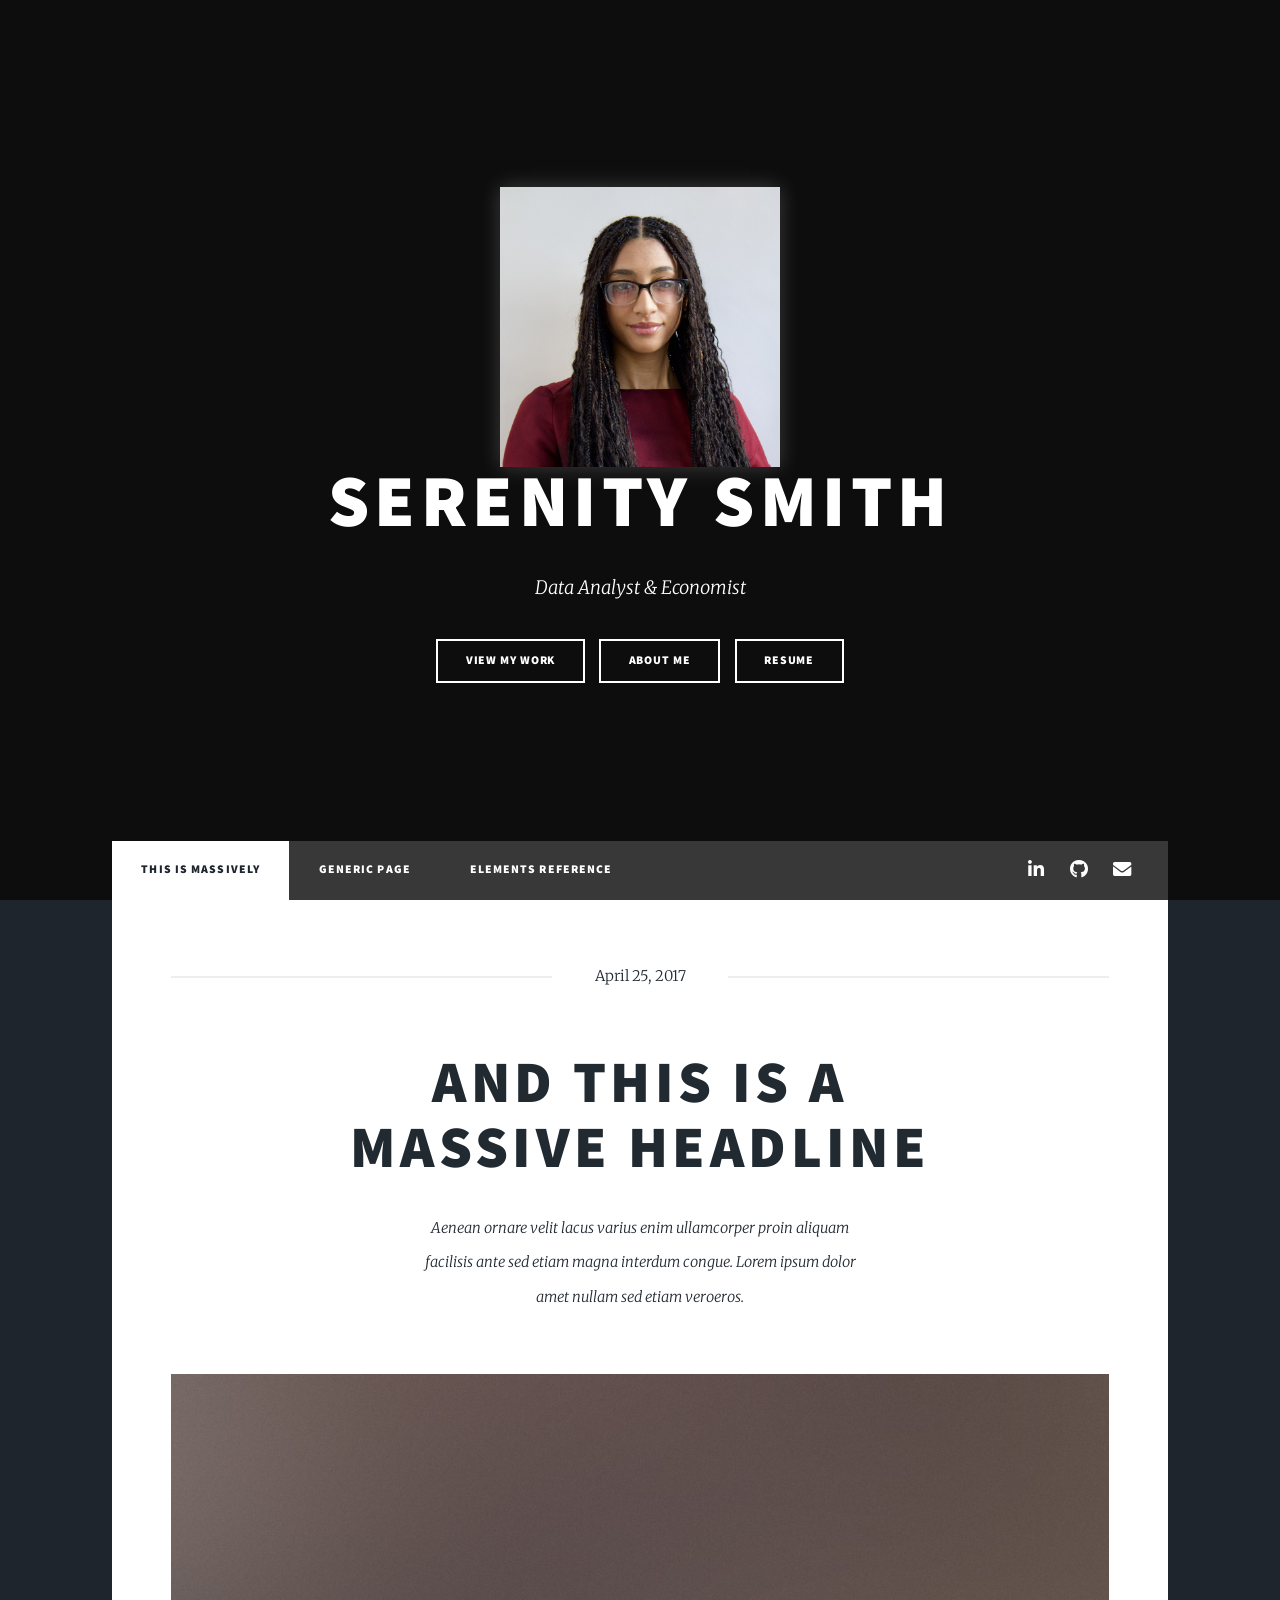
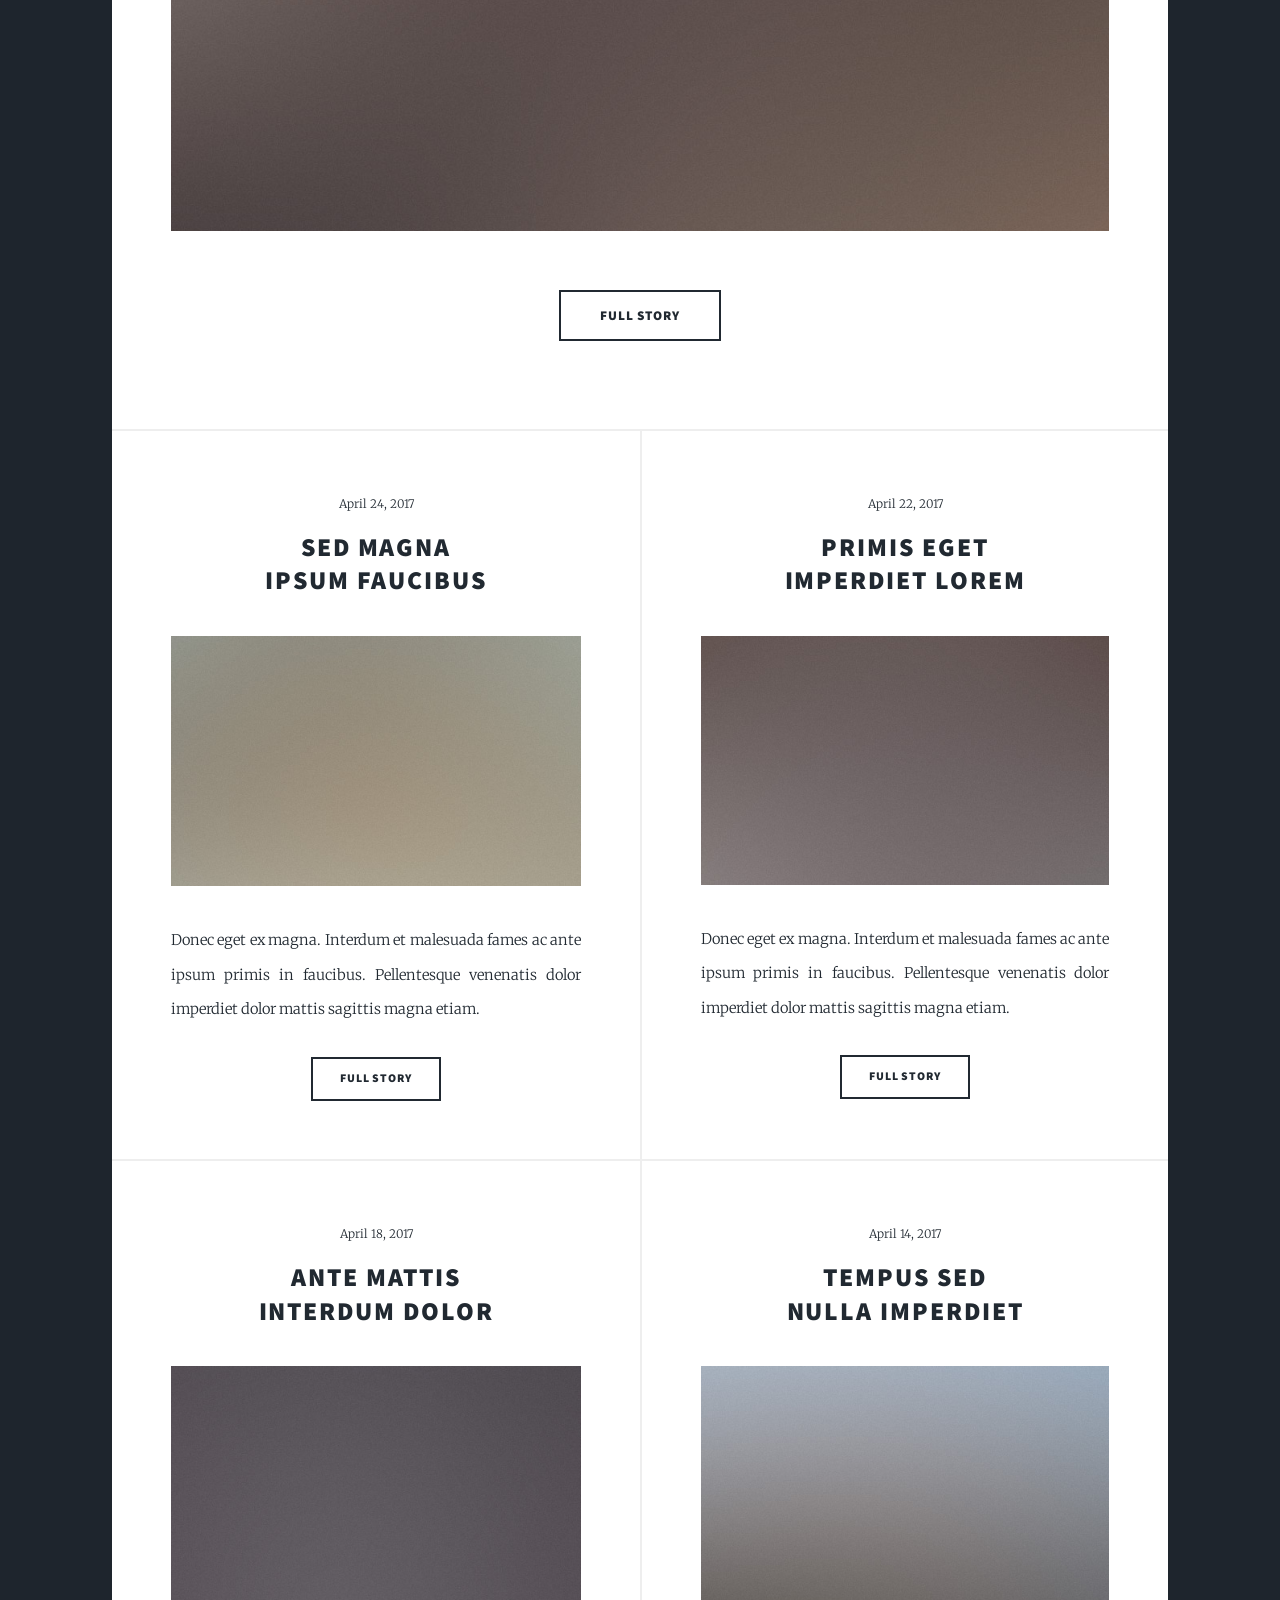
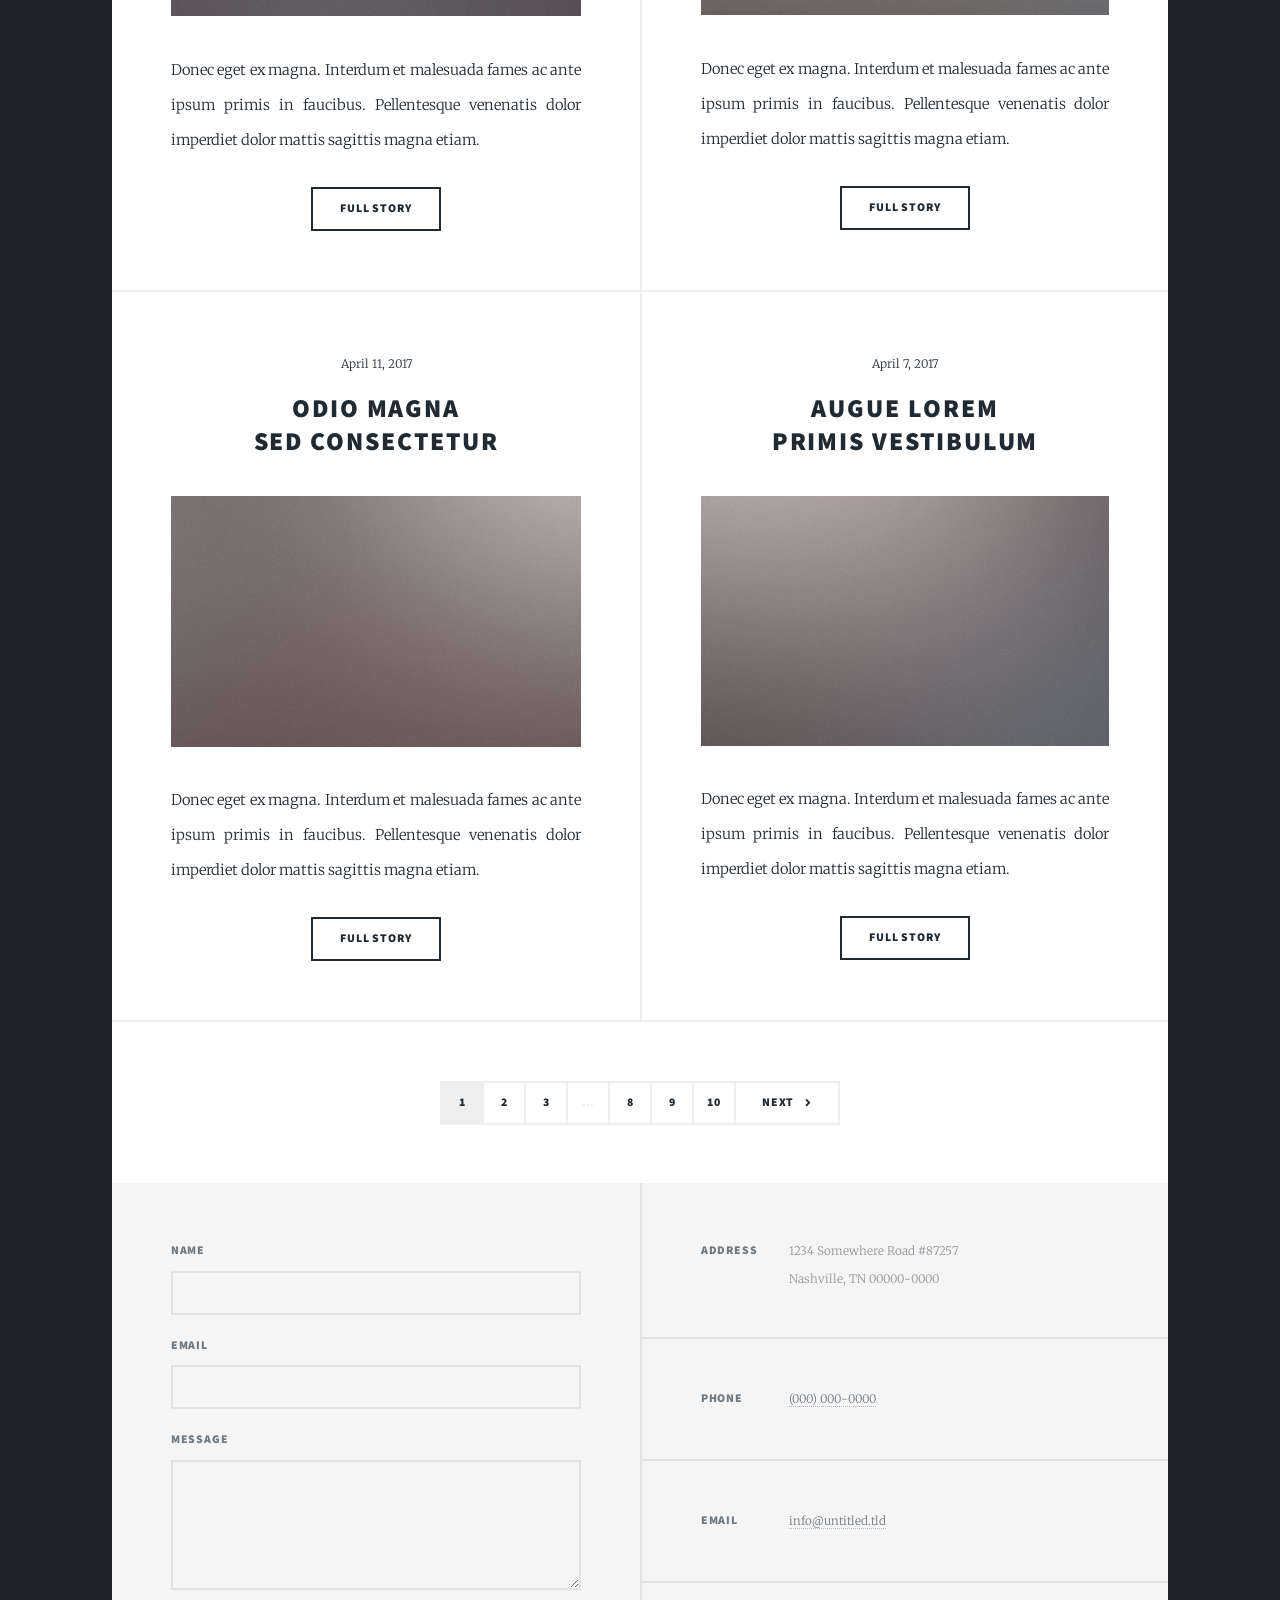
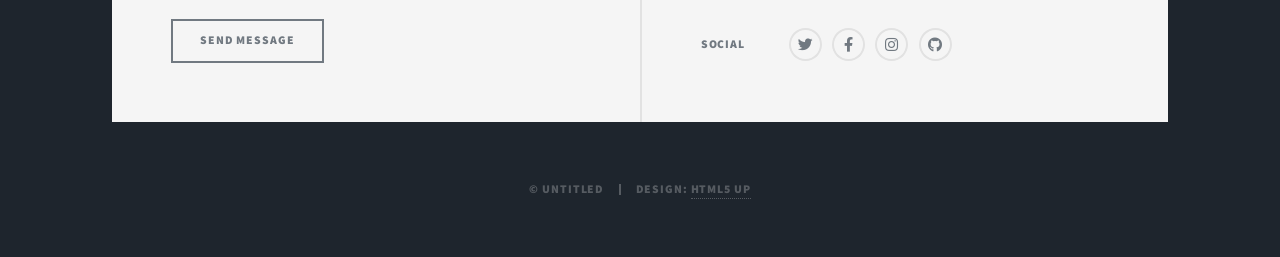
==== commit 85a0b089: "edit linkedin" ====
--- a/index.html
+++ b/index.html
@@ -6,7 +6,7 @@
 -->
 <html>
 	<head>
-		<title>Massively by HTML5 UP</title>
+		<title>Serenity Smith</title>
 		<meta charset="utf-8" />
 		<meta name="viewport" content="width=device-width, initial-scale=1, user-scalable=no" />
 		<link rel="stylesheet" href="assets/css/main.css" />
@@ -23,9 +23,9 @@
 						<h1>Serenity Smith</h1>
 						<p>Data Analyst & Economist</p>
 						<ul class="actions">
-							<li><a href="#projects" class="button scrolly">View My Work</a></li>
+							<li><a href="#projects" class="button scrolly">View my Work</a></li>
 							<li><a href="#about" class="button scrolly">About Me</a></li>
-							<li><a href="resume.pdf" class="button">Resume</a></li>
+							<li><a href="resume.pdf" class="button" target="_blank">Resume</a></li>
 						</ul>
 					</div>
 
@@ -42,9 +42,9 @@
 							<li><a href="elements.html">Elements Reference</a></li>
 						</ul>
 						<ul class="icons">
-							<li><a href="https://www.linkedin.com/in/garfsters" class="icon brands fa-linkedin"><span class="label">LinkedIn</span></a></li>
-							<li><a href="https://www.github.com/garfsters" class="icon brands fa-github"><span class="label">GitHub</span></a></li>
-							<li><a href="mailto:serenitysmith921@gmail.com" class="icon solid fa-envelope"><span class="label">Email</span></a></li>
+							<li><a href="https://www.linkedin.com/in/garfsters" class="icon brands fa-linkedin-in" target="_blank"><span class="label">LinkedIn</span></a></li>
+							<li><a href="https://www.github.com/garfsters" class="icon brands fa-github" target="_blank"><span class="label">GitHub</span></a></li>
+							<li><a href="mailto:serenitysmith921@gmail.com" class="icon solid fa-envelope" target="_blank"><span class="label">Email</span></a></li>
 						</ul>
 					</nav>
 
